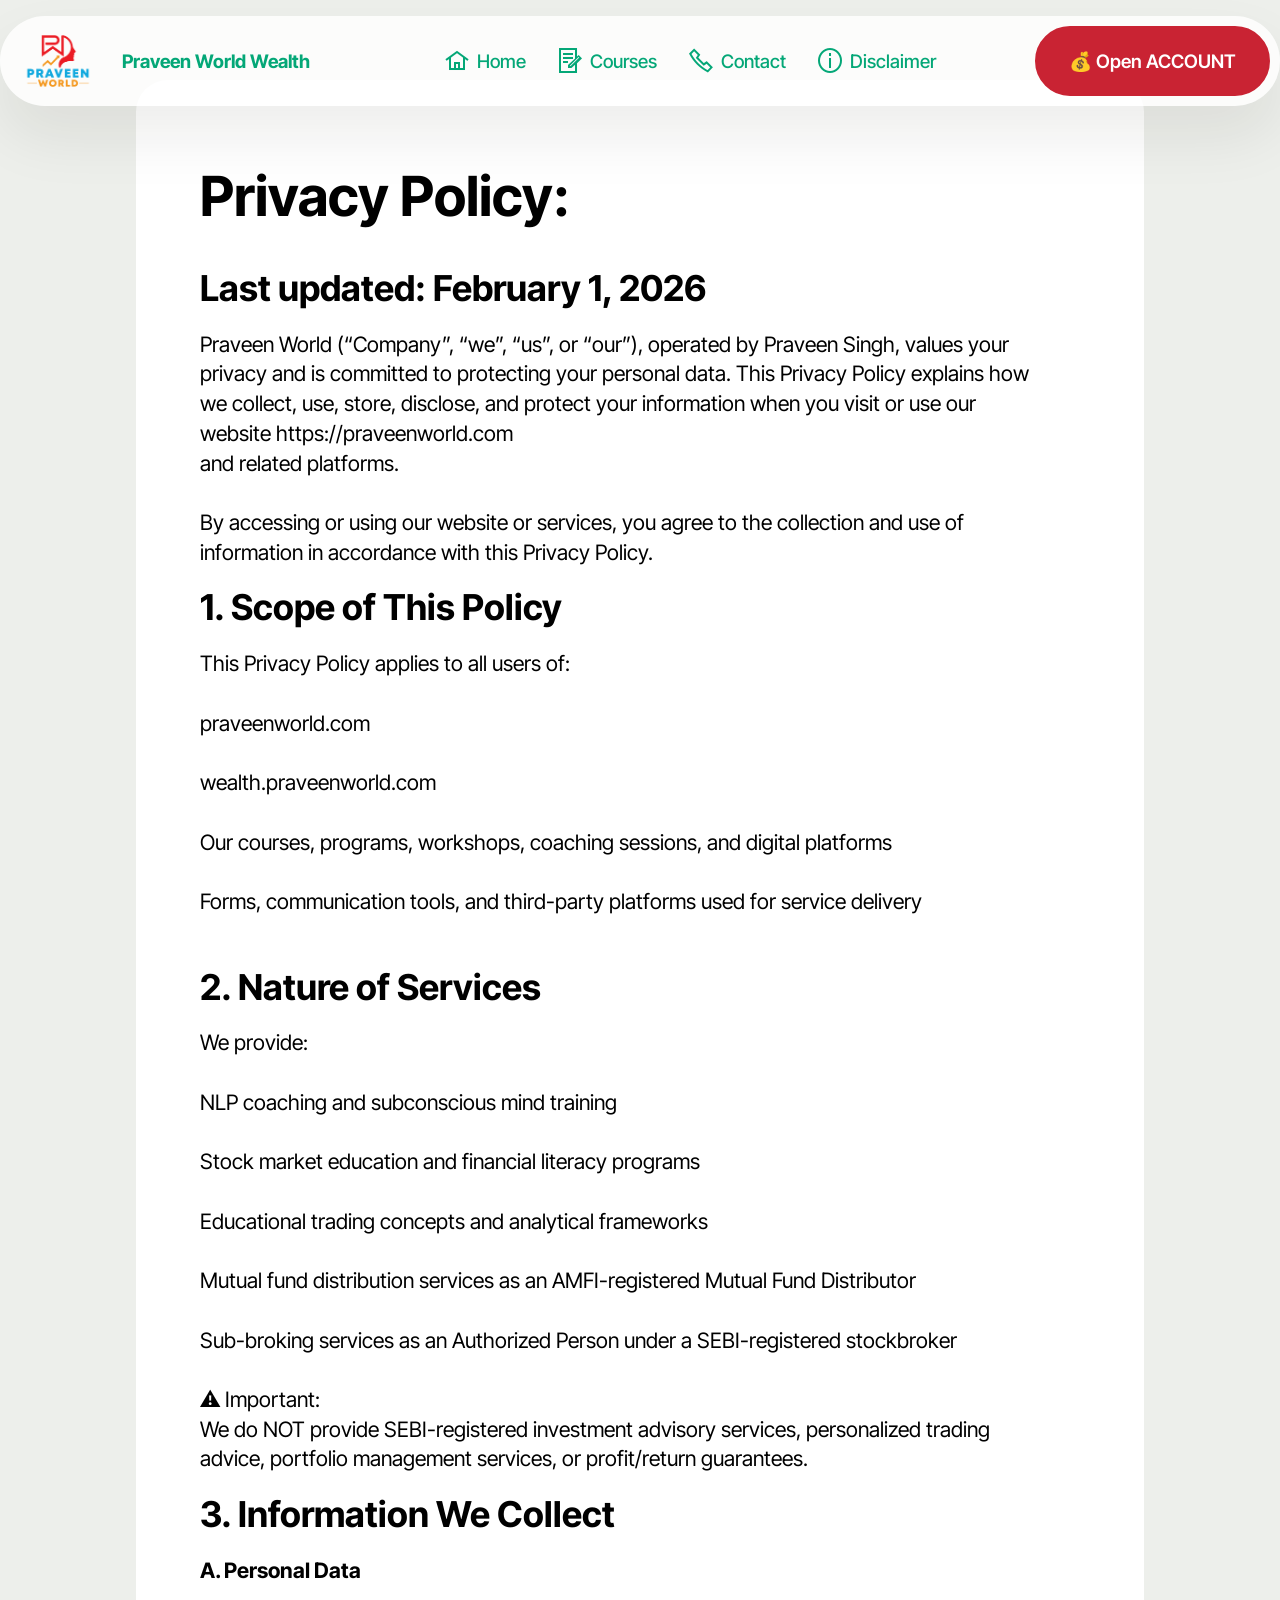
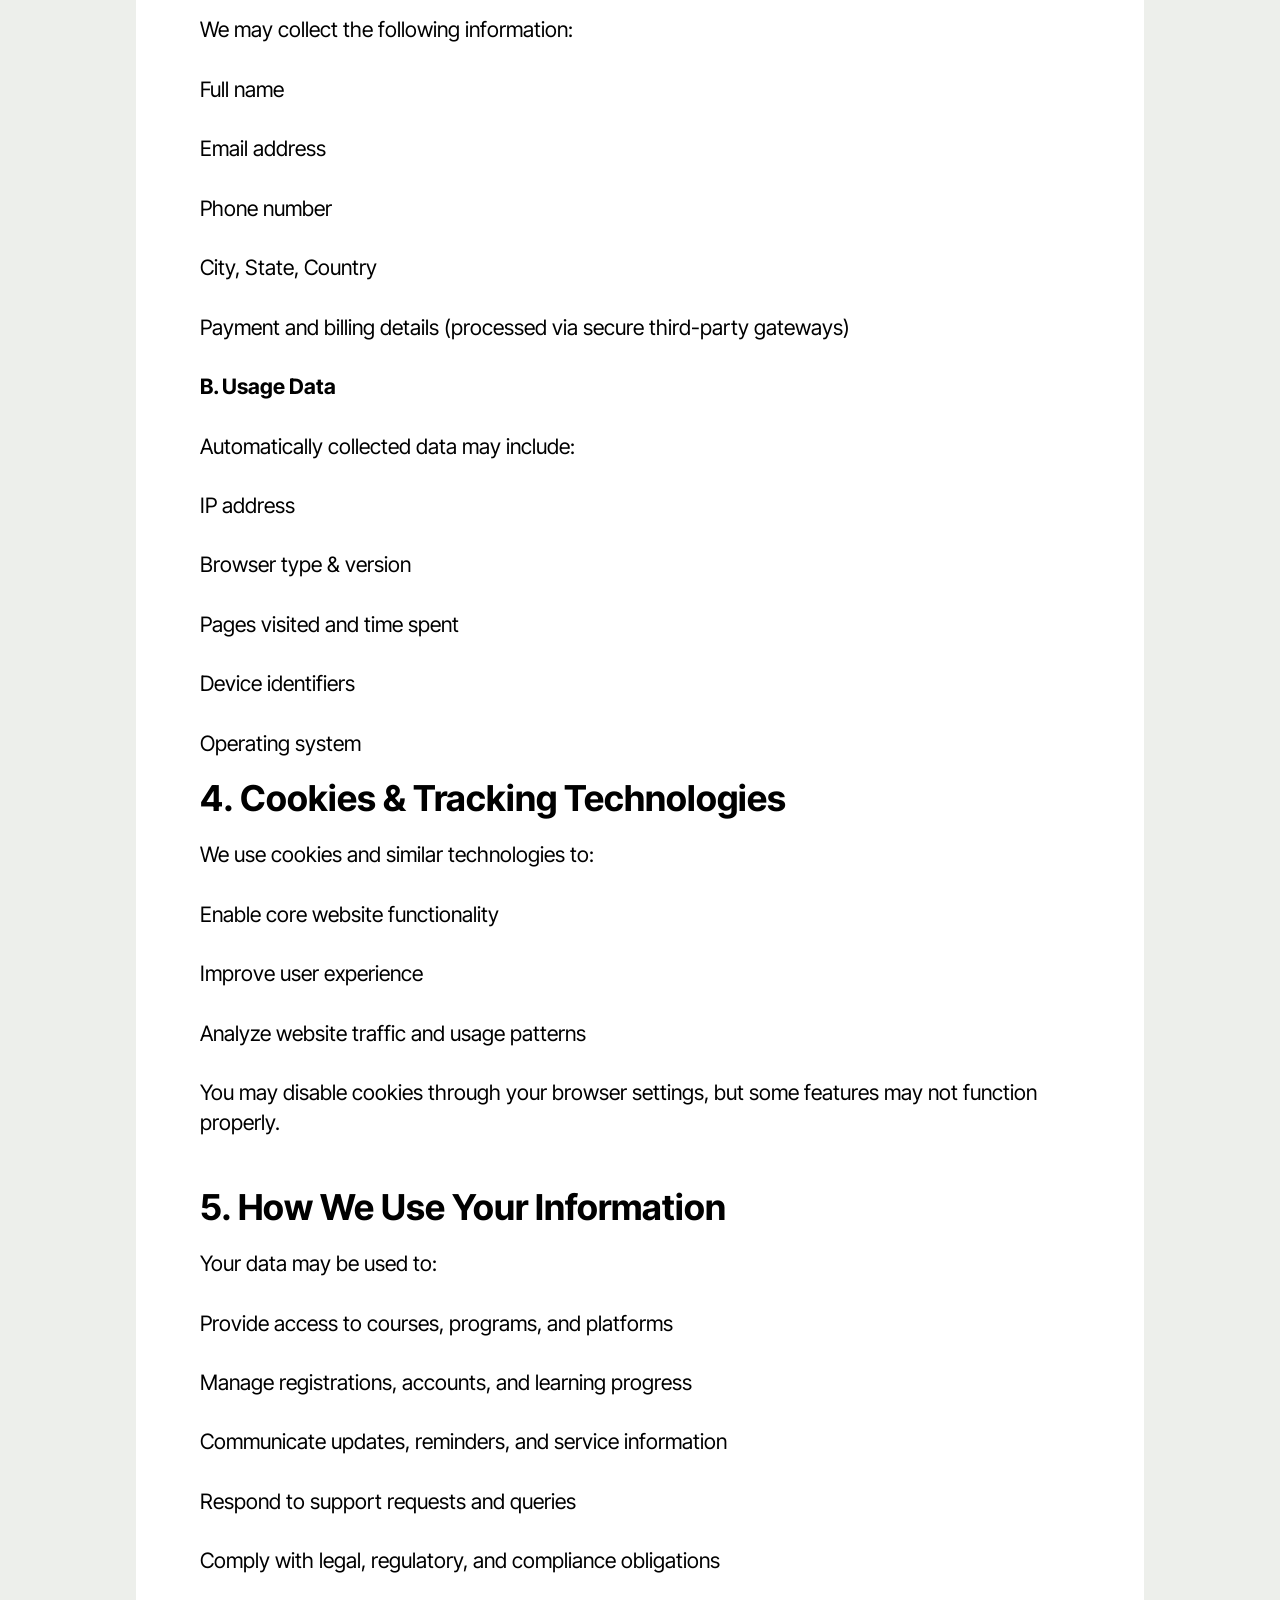
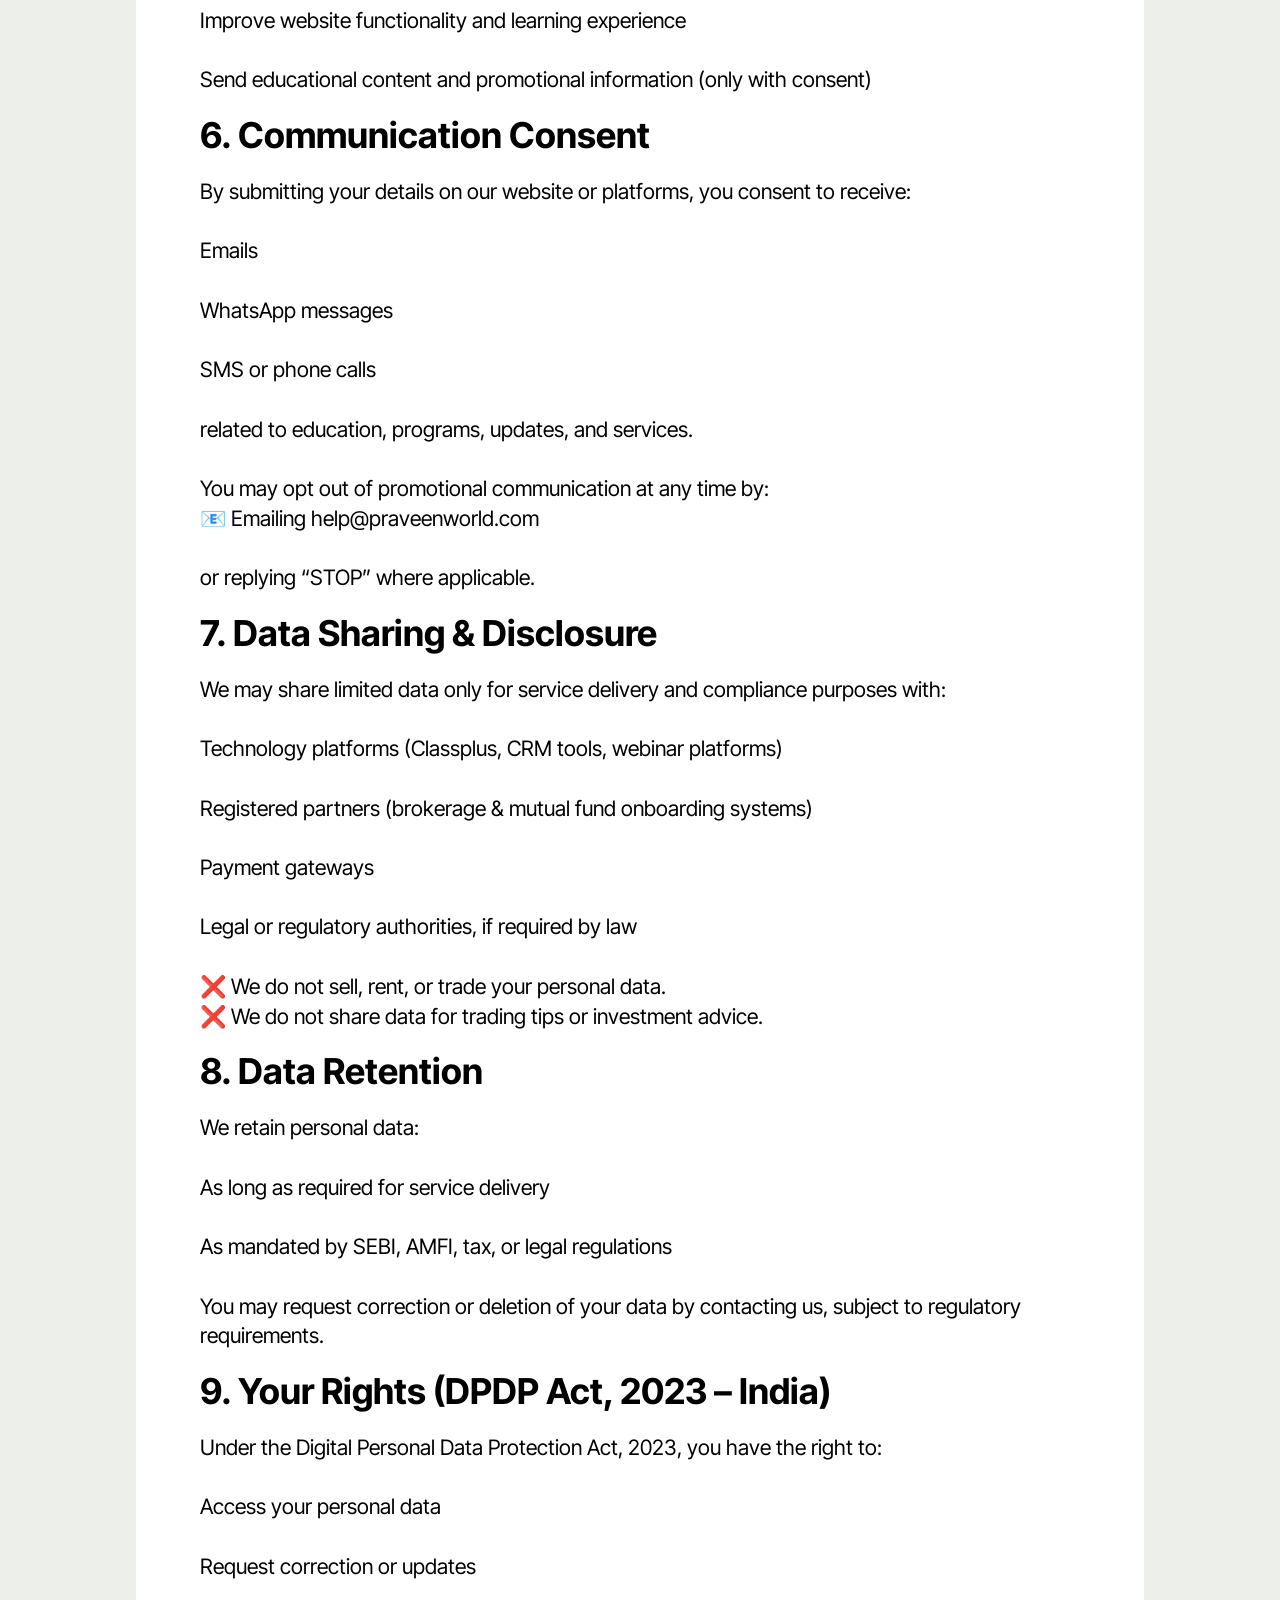
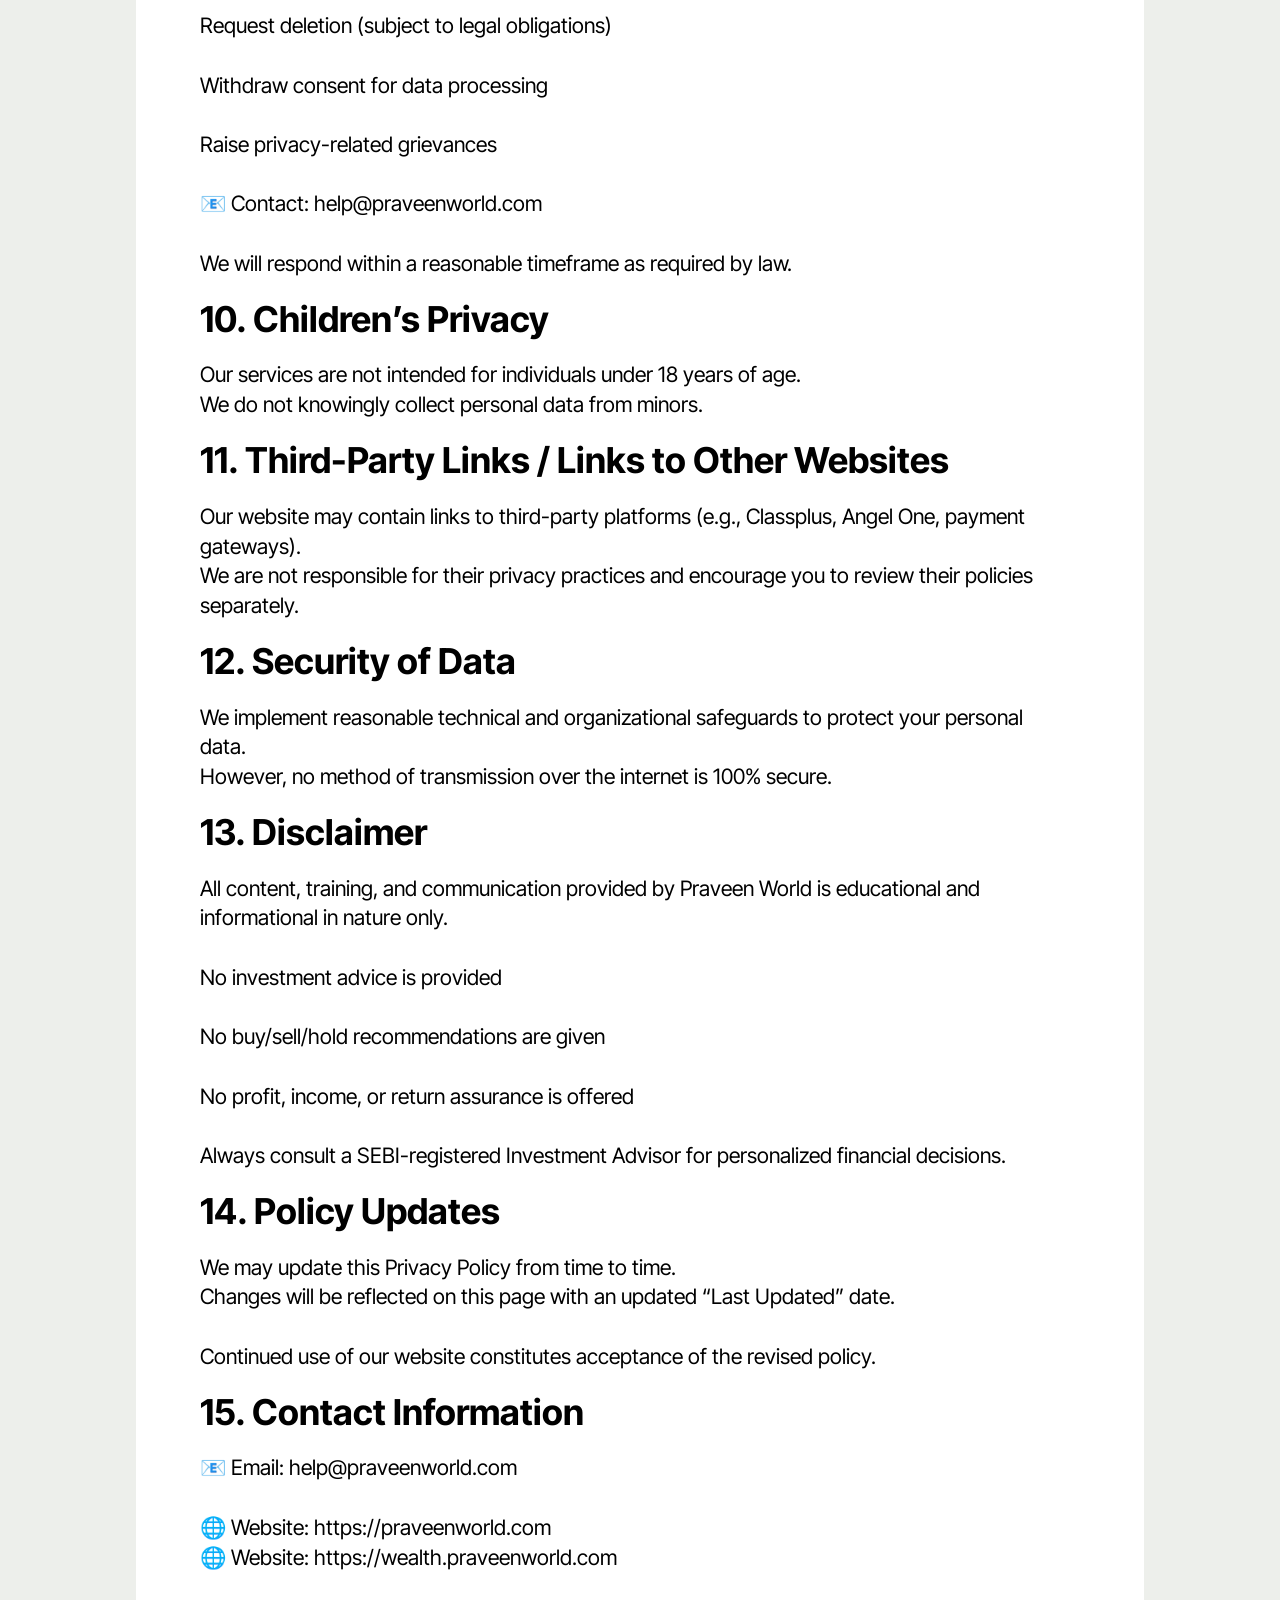
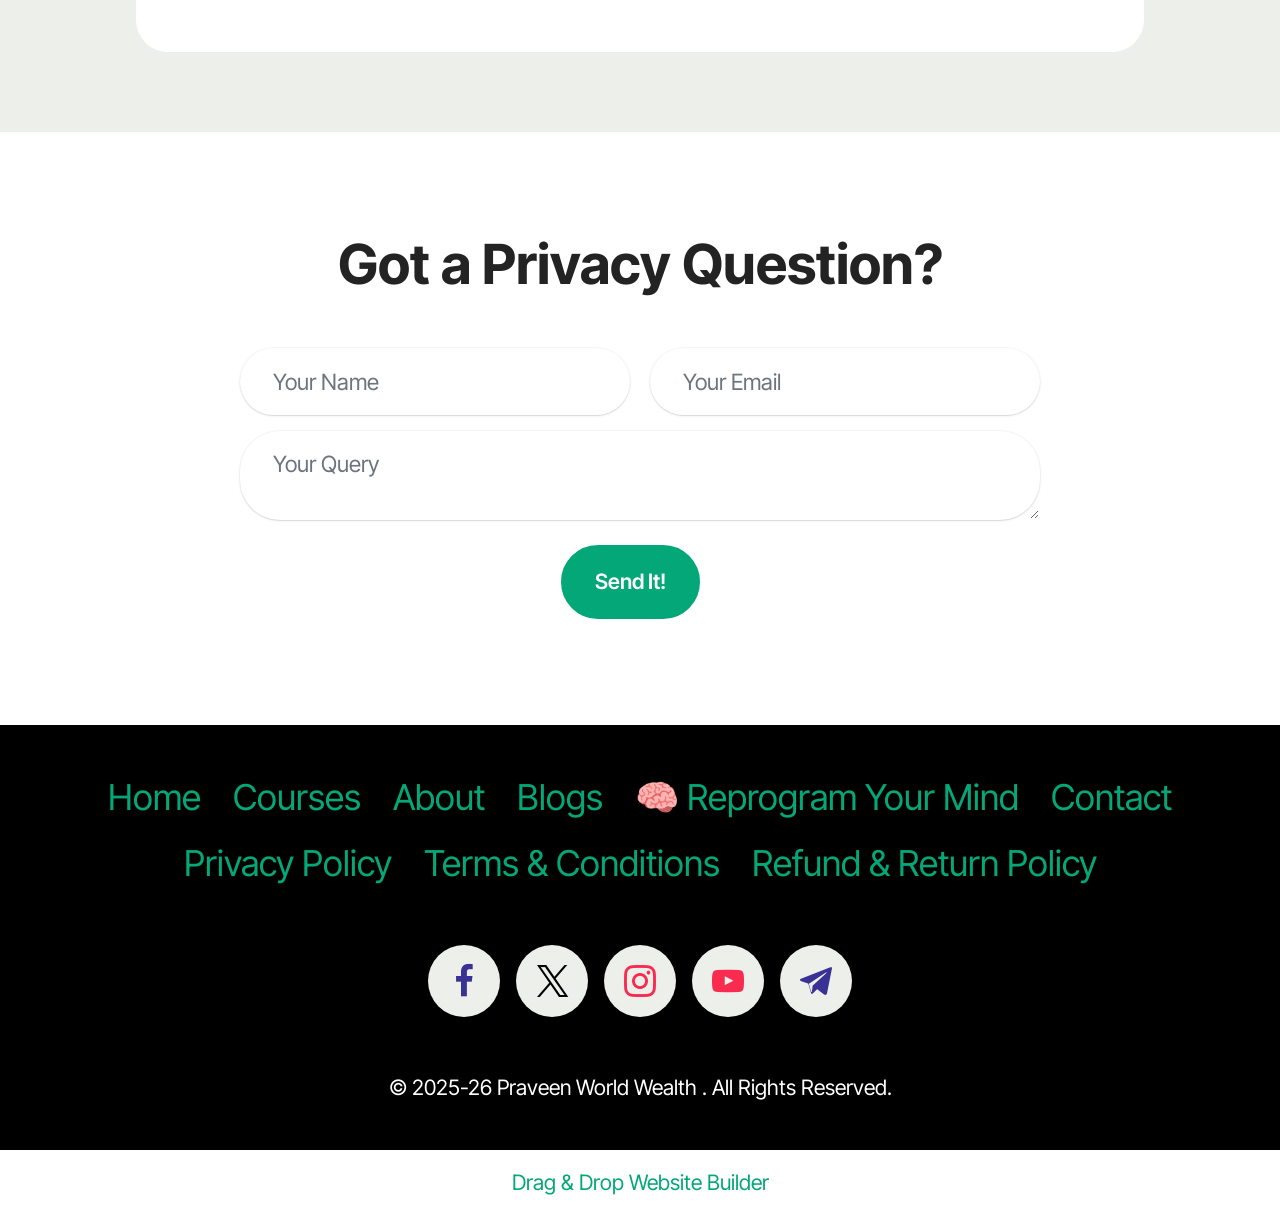
==== Privac & Policy.html @ de2218c1 "gh-pages" ====
<!DOCTYPE html>
<html  >
<head>
  <!-- Site made with Mobirise Website Builder v6.1.12, https://mobirise.com -->
  <meta charset="UTF-8">
  <meta http-equiv="X-UA-Compatible" content="IE=edge">
  <meta name="generator" content="Mobirise v6.1.12, mobirise.com">
  <meta name="viewport" content="width=device-width, initial-scale=1, minimum-scale=1">
  <link rel="shortcut icon" href="assets/images/logo-praveen-world-206x155.png" type="image/x-icon">
  <meta name="description" content="">
  
  
  <title>Privacy & Policy</title>
  <link rel="stylesheet" href="assets/web/assets/mobirise-icons2/mobirise2.css">
  <link rel="stylesheet" href="assets/bootstrap/css/bootstrap.min.css">
  <link rel="stylesheet" href="assets/dropdown/css/style.css">
  <link rel="stylesheet" href="assets/socicon/css/styles.css">
  <link rel="stylesheet" href="assets/theme/css/style.css">
  <link rel="preload" href="https://fonts.googleapis.com/css2?family=Inter+Tight:wght@400;700&display=swap&display=swap" as="style" onload="this.onload=null;this.rel='stylesheet'">
  <noscript><link rel="stylesheet" href="https://fonts.googleapis.com/css2?family=Inter+Tight:wght@400;700&display=swap&display=swap"></noscript>
  <link rel="preload" as="style" href="assets/mobirise/css/mbr-additional.css?v=maS2jh"><link rel="stylesheet" href="assets/mobirise/css/mbr-additional.css?v=maS2jh" type="text/css">

  
  
  
</head>
<body>

<!-- Analytics -->
<!-- Google tag (gtag.js) -->
<script async src="https://www.googletagmanager.com/gtag/js?id=G-S1QK4ZMWV3"></script>
<script>
  window.dataLayer = window.dataLayer || [];
  function gtag(){dataLayer.push(arguments);}
  gtag('js', new Date());

  gtag('config', 'G-S1QK4ZMWV3');
</script>
<!-- /Analytics -->


  
  <section data-bs-version="5.1" class="menu menu2 cid-tZIviG3ta1" once="menu" id="menu02-11">
	

	<nav class="navbar navbar-dropdown navbar-fixed-top navbar-expand-lg">
		<div class="container">
			<div class="navbar-brand">
				<span class="navbar-logo">
					<a href="https://wealth.praveenworld.com">
						<img src="assets/images/logo-praveen-world-206x155.png" alt="trader praveen" style="height: 4.2rem;">
					</a>
				</span>
				<span class="navbar-caption-wrap"><a class="navbar-caption text-primary display-4" href="https://wealth.praveenworld.com">Praveen World Wealth&nbsp;</a></span>
			</div>
			<button class="navbar-toggler" type="button" data-toggle="collapse" data-bs-toggle="collapse" data-target="#navbarSupportedContent" data-bs-target="#navbarSupportedContent" aria-controls="navbarNavAltMarkup" aria-expanded="false" aria-label="Toggle navigation">
				<div class="hamburger">
					<span></span>
					<span></span>
					<span></span>
					<span></span>
				</div>
			</button>
			<div class="collapse navbar-collapse" id="navbarSupportedContent">
				<ul class="navbar-nav nav-dropdown" data-app-modern-menu="true"><li class="nav-item">
						<a class="nav-link link text-primary display-4" href="https://wealth.praveenworld.com"><span class="mobi-mbri mobi-mbri-home mbr-iconfont mbr-iconfont-btn"></span>Home</a>
					</li><li class="nav-item"><a class="nav-link link text-primary display-4" href="index.html#product-list-2-tZIviG8sz6"><span class="mobi-mbri mobi-mbri-contact-form mbr-iconfont mbr-iconfont-btn"></span>Courses</a></li>
					
					<li class="nav-item">
						<a class="nav-link link text-primary display-4" href="index.html#contacts02-0"><span class="mobi-mbri mobi-mbri-phone mbr-iconfont mbr-iconfont-btn"></span>Contact</a>
					</li><li class="nav-item"><a class="nav-link link text-primary display-4" href="index.html#header14-g"><span class="mobi-mbri mobi-mbri-info mbr-iconfont mbr-iconfont-btn"></span>Disclaimer</a></li></ul>
				
				<div class="navbar-buttons mbr-section-btn"><a class="btn btn-danger display-4" href="https://a.aonelink.in/ANGOne/fi1e7FU" target="_blank">💰 Open ACCOUNT</a></div>
			</div>
		</div>
	</nav>
</section>

<section data-bs-version="5.1" class="article07 cid-uSqn9T6Tgr" id="article07-13">
  

  
  
  <div class="container">
    <div class="row justify-content-center">
      <div class="card col-md-12 col-lg-10">
        <div class="card-wrapper">
          <h3 class="card-title mbr-fonts-style mbr-white mt-3 mb-4 display-2"><strong>Privacy Policy</strong><strong style="font-size: calc(2.05rem + 1.95 * ((100vw - 62rem) / 25));">:</strong></h3>
          <div class="row card-box align-left">
            <div class="item features-without-image col-12">
              <div class="item-wrapper">
                <h4 class="mbr-section-subtitle mbr-fonts-style mb-3 display-5"><strong>Last updated: February 1, 2026</strong></h4>
                <p class="mbr-text mbr-fonts-style display-7">Praveen World (“Company”, “we”, “us”, or “our”), operated by Praveen Singh, values your privacy and is committed to protecting your personal data. This Privacy Policy explains how we collect, use, store, disclose, and protect your information when you visit or use our website https://praveenworld.com<br> and related platforms.<br><br>By accessing or using our website or services, you agree to the collection and use of information in accordance with this Privacy Policy.</p>
              </div>
            </div>
            <div class="item features-without-image col-12">
              <div class="item-wrapper">
                <h4 class="mbr-section-subtitle mbr-fonts-style mb-3 display-5"><strong>1. Scope of This Policy</strong></h4>
                <p class="mbr-text mbr-fonts-style display-7">This Privacy Policy applies to all users of:<br><br>praveenworld.com<br><br>wealth.praveenworld.com<br><br>Our courses, programs, workshops, coaching sessions, and digital platforms<br><br>Forms, communication tools, and third-party platforms used for service delivery<br>
<br></p>
              </div>
            </div>
            <div class="item features-without-image col-12">
              <div class="item-wrapper">
                <h4 class="mbr-section-subtitle mbr-fonts-style mb-3 display-5"><strong>2. Nature of Services</strong></h4>
                <p class="mbr-text mbr-fonts-style display-7">We provide:<br><br>NLP coaching and subconscious mind training<br><br>Stock market education and financial literacy programs<br><br>Educational trading concepts and analytical frameworks<br><br>Mutual fund distribution services as an AMFI-registered Mutual Fund Distributor<br><br>Sub-broking services as an Authorized Person under a SEBI-registered stockbroker<br><br>⚠️ Important:<br>We do NOT provide SEBI-registered investment advisory services, personalized trading advice, portfolio management services, or profit/return guarantees.</p>
              </div>
            </div>
            <div class="item features-without-image col-12">
              <div class="item-wrapper">
                <h4 class="mbr-section-subtitle mbr-fonts-style mb-3 display-5"><strong>3. Information We Collect</strong></h4>
                <p class="mbr-text mbr-fonts-style display-7"><strong>A. Personal Data</strong><br><br>We may collect the following information:<br><br>Full name<br><br>Email address<br><br>Phone number<br><br>City, State, Country<br><br>Payment and billing details (processed via secure third-party gateways)<br><br><strong>B. Usage Data</strong><br><br>Automatically collected data may include:<br><br>IP address<br><br>Browser type &amp; version<br><br>Pages visited and time spent<br><br>Device identifiers<br><br>Operating system<br></p>
              </div>
            </div><div class="item features-without-image col-12">
              <div class="item-wrapper">
                <h4 class="mbr-section-subtitle mbr-fonts-style mb-3 display-5"><strong>4. Cookies &amp; Tracking Technologies</strong></h4>
                <p class="mbr-text mbr-fonts-style display-7">We use cookies and similar technologies to:<br><br>Enable core website functionality<br><br>Improve user experience<br><br>Analyze website traffic and usage patterns<br><br>You may disable cookies through your browser settings, but some features may not function properly.<br><br></p>
              </div>
            </div><div class="item features-without-image col-12">
              <div class="item-wrapper">
                <h4 class="mbr-section-subtitle mbr-fonts-style mb-3 display-5"><strong>5. How We Use Your Information</strong></h4>
                <p class="mbr-text mbr-fonts-style display-7">Your data may be used to:<br><br>Provide access to courses, programs, and platforms<br><br>Manage registrations, accounts, and learning progress<br><br>Communicate updates, reminders, and service information<br><br>Respond to support requests and queries<br><br>Comply with legal, regulatory, and compliance obligations<br><br>Improve website functionality and learning experience<br><br>Send educational content and promotional information (only with consent)<br></p>
              </div>
            </div><div class="item features-without-image col-12">
              <div class="item-wrapper">
                <h4 class="mbr-section-subtitle mbr-fonts-style mb-3 display-5"><strong>6. Communication Consent</strong></h4>
                <p class="mbr-text mbr-fonts-style display-7">By submitting your details on our website or platforms, you consent to receive:<br><br>Emails<br><br>WhatsApp messages<br><br>SMS or phone calls<br><br>related to education, programs, updates, and services.<br><br>You may opt out of promotional communication at any time by:<br>📧 Emailing help@praveenworld.com<br><br>or replying “STOP” where applicable.</p>
              </div>
            </div><div class="item features-without-image col-12">
              <div class="item-wrapper">
                <h4 class="mbr-section-subtitle mbr-fonts-style mb-3 display-5"><strong>7. Data Sharing &amp; Disclosure</strong></h4>
                <p class="mbr-text mbr-fonts-style display-7">We may share limited data only for service delivery and compliance purposes with:<br><br>Technology platforms (Classplus, CRM tools, webinar platforms)<br><br>Registered partners (brokerage &amp; mutual fund onboarding systems)<br><br>Payment gateways<br><br>Legal or regulatory authorities, if required by law<br><br>❌ We do not sell, rent, or trade your personal data.<br>❌ We do not share data for trading tips or investment advice.</p>
              </div>
            </div><div class="item features-without-image col-12">
              <div class="item-wrapper">
                <h4 class="mbr-section-subtitle mbr-fonts-style mb-3 display-5"><strong>8. Data Retention</strong></h4>
                <p class="mbr-text mbr-fonts-style display-7">We retain personal data:<br><br>As long as required for service delivery<br><br>As mandated by SEBI, AMFI, tax, or legal regulations<br><br>You may request correction or deletion of your data by contacting us, subject to regulatory requirements.</p>
              </div>
            </div><div class="item features-without-image col-12">
              <div class="item-wrapper">
                <h4 class="mbr-section-subtitle mbr-fonts-style mb-3 display-5"><strong>9. Your Rights (DPDP Act, 2023 – India)</strong></h4>
                <p class="mbr-text mbr-fonts-style display-7">Under the Digital Personal Data Protection Act, 2023, you have the right to:<br><br>Access your personal data<br><br>Request correction or updates<br><br>Request deletion (subject to legal obligations)<br><br>Withdraw consent for data processing<br><br>Raise privacy-related grievances<br><br>📧 Contact: help@praveenworld.com<br><br>We will respond within a reasonable timeframe as required by law.</p>
              </div>
            </div><div class="item features-without-image col-12">
              <div class="item-wrapper">
                <h4 class="mbr-section-subtitle mbr-fonts-style mb-3 display-5"><strong>10. Children’s Privacy</strong></h4>
                <p class="mbr-text mbr-fonts-style display-7">Our services are not intended for individuals under 18 years of age.<br>We do not knowingly collect personal data from minors.</p>
              </div>
            </div><div class="item features-without-image col-12">
              <div class="item-wrapper">
                <h4 class="mbr-section-subtitle mbr-fonts-style mb-3 display-5"><strong>11. Third-Party Links / Links to Other Websites</strong></h4>
                <p class="mbr-text mbr-fonts-style display-7">Our website may contain links to third-party platforms (e.g., Classplus, Angel One, payment gateways).<br>We are not responsible for their privacy practices and encourage you to review their policies separately.</p>
              </div>
            </div><div class="item features-without-image col-12">
              <div class="item-wrapper">
                <h4 class="mbr-section-subtitle mbr-fonts-style mb-3 display-5"><strong>12. Security of Data</strong></h4>
                <p class="mbr-text mbr-fonts-style display-7">We implement reasonable technical and organizational safeguards to protect your personal data.<br>However, no method of transmission over the internet is 100% secure.</p>
              </div>
            </div><div class="item features-without-image col-12">
              <div class="item-wrapper">
                <h4 class="mbr-section-subtitle mbr-fonts-style mb-3 display-5"><strong>13. Disclaimer</strong></h4>
                <p class="mbr-text mbr-fonts-style display-7">All content, training, and communication provided by Praveen World is educational and informational in nature only.<br><br>No investment advice is provided<br><br>No buy/sell/hold recommendations are given<br><br>No profit, income, or return assurance is offered<br><br>Always consult a SEBI-registered Investment Advisor for personalized financial decisions.</p>
              </div>
            </div><div class="item features-without-image col-12">
              <div class="item-wrapper">
                <h4 class="mbr-section-subtitle mbr-fonts-style mb-3 display-5"><strong>14. Policy Updates</strong></h4>
                <p class="mbr-text mbr-fonts-style display-7">We may update this Privacy Policy from time to time.<br>Changes will be reflected on this page with an updated “Last Updated” date.<br><br>Continued use of our website constitutes acceptance of the revised policy.<br>
                </p>
              </div>
            </div><div class="item features-without-image col-12">
              <div class="item-wrapper">
                <h4 class="mbr-section-subtitle mbr-fonts-style mb-3 display-5"><strong>15. Contact Information</strong></h4>
                <p class="mbr-text mbr-fonts-style display-7">📧 Email: help@praveenworld.com<br><br>🌐 Website: https://praveenworld.com<br>🌐 Website: https://wealth.praveenworld.com<br>
                </p>
              </div>
            </div>
          </div>
          
        </div>
      </div>
    </div>
  </div>
</section>

<section data-bs-version="5.1" class="form5 cid-uSqnqF6Uul" id="form02-14">
    
    
    <div class="container">
        <div class="row justify-content-center">
            <div class="col-12 content-head">
                <div class="mbr-section-head mb-5">
                    <h3 class="mbr-section-title mbr-fonts-style align-center mb-0 display-2">
                        <strong>Got a Privacy Question?</strong>
                    </h3>
                    
                </div>
            </div>
        </div>
        <div class="row justify-content-center">
            <div class="col-lg-8 mx-auto mbr-form" data-form-type="formoid">
                <form action="https://mobirise.eu/" method="POST" class="mbr-form form-with-styler" data-form-title="Form Name"><input type="hidden" name="email" data-form-email="true" value="S8LI1vT4xmPul3ZcHxdrrs5k6DNiVLHUt3ZeaVpoP/ysF2NAPP3/TkiTzbYiQuKB+NJzXMuMHASCKGO0oiDcG9+IGkqolJaj/ik2sgFP+FU3hRFBxiKBywGOeuv7H+YE">
                    <div class="row">
                        <div hidden="hidden" data-form-alert="" class="alert alert-success col-12">Thanks for filling out the form!</div>
                        <div hidden="hidden" data-form-alert-danger="" class="alert alert-danger col-12">
                            Oops...! some problem!
                        </div>
                    </div>
                    <div class="dragArea row">
                        <div class="col-md col-sm-12 form-group mb-3" data-for="name">
                            <input type="text" name="name" placeholder="Your Name" data-form-field="name" class="form-control" value="" id="name-form02-14">
                        </div>
                        <div class="col-md col-sm-12 form-group mb-3" data-for="email">
                            <input type="email" name="email" placeholder="Your Email" data-form-field="email" class="form-control" value="" id="email-form02-14">
                        </div>
                        <div class="col-12 form-group mb-3" data-for="textarea">
                            <textarea name="textarea" placeholder="Your Query" data-form-field="textarea" class="form-control" id="textarea-form02-14"></textarea>
                        </div>
                        <div class="col-lg-12 col-md-12 col-sm-12 align-center mbr-section-btn">
                            <button type="submit" class="btn btn-primary display-7">Send It!</button>
                        </div>
                    </div>
                </form>
            </div>
        </div>
    </div>
</section>

<section data-bs-version="5.1" class="footer3 cid-uSqsDiAqlb" once="footers" id="footer03-1b">

        

    

    <div class="container">
        <div class="row">
            <div class="row-links">
                <ul class="header-menu">
                  
                  
                  
                  
                <li class="header-menu-item mbr-fonts-style display-5">
                    <a href="index.html" class="text-primary">Home</a>
                  </li><li class="header-menu-item mbr-fonts-style display-5"><a href="index.html#product-list-2-tZIviG8sz6" class="text-primary">Courses</a></li><li class="header-menu-item mbr-fonts-style display-5"><a href="https://praveenworld.com/about.html" class="text-primary" target="_blank">About</a></li><li class="header-menu-item mbr-fonts-style display-5"><a href="https://blogmoney.praveenworld.com/" class="text-primary" target="_blank">Blogs</a></li><li class="header-menu-item mbr-fonts-style display-5"><a href="https://praveenworld.com/" class="text-primary" target="_blank">🧠 Reprogram Your Mind</a></li><li class="header-menu-item mbr-fonts-style display-5">
                    <a href="index.html#contacts02-0" class="text-primary">Contact</a>
                  </li><li class="header-menu-item mbr-fonts-style display-5"><a href="Privac & Policy.html" class="text-primary" target="_blank">Privacy Policy</a></li><li class="header-menu-item mbr-fonts-style display-5"><a href="Terms & Conditions.html" class="text-primary" target="_blank">Terms &amp; Conditions</a></li><li class="header-menu-item mbr-fonts-style display-5"><a href="Refund & Return Policy.html" class="text-primary" target="_blank">Refund &amp; Return Policy</a></li></ul>
              </div>

            <div class="col-12 mt-4">
                <div class="social-row">
                    <div class="soc-item">
                        <a href="https://www.facebook.com/PraveenWorldWealth" target="_blank">
                            <span class="mbr-iconfont display-7 socicon-facebook socicon" style="color: rgb(57, 49, 147); fill: rgb(57, 49, 147);"></span>
                        </a>
                    </div>
                    <div class="soc-item">
                        <a href="https://x.com/copraveenworld" target="_blank">
                            <span class="mbr-iconfont socicon-twitter socicon"></span>
                        </a>
                    </div>
                    <div class="soc-item">
                        <a href="https://www.instagram.com/PraveenWorldWealth" target="_blank">
                            <span class="mbr-iconfont socicon-instagram socicon" style="color: rgb(249, 44, 80); fill: rgb(249, 44, 80);"></span>
                        </a>
                    </div>
                    <div class="soc-item">
                        <a href="https://www.youtube.com/@PraveenWorldWealth?sub_confirmation=1" target="_blank">
                            <span class="mbr-iconfont socicon-youtube socicon" style="color: rgb(249, 44, 80); fill: rgb(249, 44, 80);"></span>
                        </a>
                    </div>
                    <div class="soc-item">
                        <a href="https://t.me/PraveenWorldWealth" target="_blank">
                            <span class="mbr-iconfont socicon-telegram socicon" style="color: rgb(57, 49, 147); fill: rgb(57, 49, 147);"></span>
                        </a>
                    </div>
                </div>
            </div>
            <div class="col-12 mt-5">
                <p class="mbr-fonts-style copyright display-7">© 2025-26 Praveen World Wealth . All Rights Reserved.</p>
            </div>
        </div>
    </div>
</section><section class="display-7" style="padding: 0;align-items: center;justify-content: center;flex-wrap: wrap;    align-content: center;display: flex;position: relative;height: 4rem;"><a href="https://mobiri.se/" style="flex: 1 1;height: 4rem;position: absolute;width: 100%;z-index: 1;"><img alt="" style="height: 4rem;" src="[data-uri]"></a><p style="margin: 0;text-align: center;" class="display-7">&#8204;</p><a style="z-index:1" href="https://mobirise.com/drag-drop-website-builder.html">Drag & Drop Website Builder</a></section><script src="assets/bootstrap/js/bootstrap.bundle.min.js"></script>  <script src="assets/smoothscroll/smooth-scroll.js"></script>  <script src="assets/ytplayer/index.js"></script>  <script src="assets/dropdown/js/navbar-dropdown.js"></script>  <script src="assets/theme/js/script.js"></script>  <script src="assets/formoid/formoid.min.js"></script>  
  
  
</body>
</html>
---- assets/web/assets/mobirise-icons2/mobirise2.css ----
@font-face {
  font-family: 'Moririse2';
  font-display: swap;
  src:  url('mobirise2.eot?f2bix4');
  src:  url('mobirise2.eot?f2bix4#iefix') format('embedded-opentype'),
    url('mobirise2.woff2?f2bix4') format('woff2'),
    url('mobirise2.woff?f2bix4') format('woff'),
    url('mobirise2.ttf?f2bix4') format('truetype'),
    url('mobirise2.svg?f2bix4#mobirise2') format('svg');
  font-weight: normal;
  font-style: normal;
}

[class^="mobi-"], [class*=" mobi-"] {
  /* use !important to prevent issues with browser extensions that change fonts */
  font-family: 'Moririse2' !important;
  speak: none;
  font-style: normal;
  font-weight: normal;
  font-variant: normal;
  text-transform: none;
  line-height: 1;

  /* Better Font Rendering =========== */
  -webkit-font-smoothing: antialiased;
  -moz-osx-font-smoothing: grayscale;
}

.mobi-mbri-add-submenu:before {
  content: "\e900";
}
.mobi-mbri-alert:before {
  content: "\e901";
}
.mobi-mbri-align-center:before {
  content: "\e902";
}
.mobi-mbri-align-justify:before {
  content: "\e903";
}
.mobi-mbri-align-left:before {
  content: "\e904";
}
.mobi-mbri-align-right:before {
  content: "\e905";
}
.mobi-mbri-android:before {
  content: "\e906";
}
.mobi-mbri-apple:before {
  content: "\e907";
}
.mobi-mbri-arrow-down:before {
  content: "\e908";
}
.mobi-mbri-arrow-next:before {
  content: "\e909";
}
.mobi-mbri-arrow-prev:before {
  content: "\e90a";
}
.mobi-mbri-arrow-up:before {
  content: "\e90b";
}
.mobi-mbri-bold:before {
  content: "\e90c";
}
.mobi-mbri-bookmark:before {
  content: "\e90d";
}
.mobi-mbri-bootstrap:before {
  content: "\e90e";
}
.mobi-mbri-briefcase:before {
  content: "\e90f";
}
.mobi-mbri-browse:before {
  content: "\e910";
}
.mobi-mbri-bulleted-list:before {
  content: "\e911";
}
.mobi-mbri-calendar:before {
  content: "\e912";
}
.mobi-mbri-camera:before {
  content: "\e913";
}
.mobi-mbri-cart-add:before {
  content: "\e914";
}
.mobi-mbri-cart-full:before {
  content: "\e915";
}
.mobi-mbri-cash:before {
  content: "\e916";
}
.mobi-mbri-change-style:before {
  content: "\e917";
}
.mobi-mbri-chat:before {
  content: "\e918";
}
.mobi-mbri-clock:before {
  content: "\e919";
}
.mobi-mbri-close:before {
  content: "\e91a";
}
.mobi-mbri-cloud:before {
  content: "\e91b";
}
.mobi-mbri-code:before {
  content: "\e91c";
}
.mobi-mbri-contact-form:before {
  content: "\e91d";
}
.mobi-mbri-credit-card:before {
  content: "\e91e";
}
.mobi-mbri-cursor-click:before {
  content: "\e91f";
}
.mobi-mbri-cust-feedback:before {
  content: "\e920";
}
.mobi-mbri-database:before {
  content: "\e921";
}
.mobi-mbri-delivery:before {
  content: "\e922";
}
.mobi-mbri-desktop:before {
  content: "\e923";
}
.mobi-mbri-devices:before {
  content: "\e924";
}
.mobi-mbri-down:before {
  content: "\e925";
}
.mobi-mbri-download-2:before {
  content: "\e926";
}
.mobi-mbri-download:before {
  content: "\e927";
}
.mobi-mbri-drag-n-drop-2:before {
  content: "\e928";
}
.mobi-mbri-drag-n-drop:before {
  content: "\e929";
}
.mobi-mbri-edit-2:before {
  content: "\e92a";
}
.mobi-mbri-edit:before {
  content: "\e92b";
}
.mobi-mbri-error:before {
  content: "\e92c";
}
.mobi-mbri-extension:before {
  content: "\e92d";
}
.mobi-mbri-features:before {
  content: "\e92e";
}
.mobi-mbri-file:before {
  content: "\e92f";
}
.mobi-mbri-flag:before {
  content: "\e930";
}
.mobi-mbri-folder:before {
  content: "\e931";
}
.mobi-mbri-gift:before {
  content: "\e932";
}
.mobi-mbri-github:before {
  content: "\e933";
}
.mobi-mbri-globe-2:before {
  content: "\e934";
}
.mobi-mbri-globe:before {
  content: "\e935";
}
.mobi-mbri-growing-chart:before {
  content: "\e936";
}
.mobi-mbri-hearth:before {
  content: "\e937";
}
.mobi-mbri-help:before {
  content: "\e938";
}
.mobi-mbri-home:before {
  content: "\e939";
}
.mobi-mbri-hot-cup:before {
  content: "\e93a";
}
.mobi-mbri-idea:before {
  content: "\e93b";
}
.mobi-mbri-image-gallery:before {
  content: "\e93c";
}
.mobi-mbri-image-slider:before {
  content: "\e93d";
}
.mobi-mbri-info:before {
  content: "\e93e";
}
.mobi-mbri-italic:before {
  content: "\e93f";
}
.mobi-mbri-key:before {
  content: "\e940";
}
.mobi-mbri-laptop:before {
  content: "\e941";
}
.mobi-mbri-layers:before {
  content: "\e942";
}
.mobi-mbri-left-right:before {
  content: "\e943";
}
.mobi-mbri-left:before {
  content: "\e944";
}
.mobi-mbri-letter:before {
  content: "\e945";
}
.mobi-mbri-like:before {
  content: "\e946";
}
.mobi-mbri-link:before {
  content: "\e947";
}
.mobi-mbri-lock:before {
  content: "\e948";
}
.mobi-mbri-login:before {
  content: "\e949";
}
.mobi-mbri-logout:before {
  content: "\e94a";
}
.mobi-mbri-magic-stick:before {
  content: "\e94b";
}
.mobi-mbri-map-pin:before {
  content: "\e94c";
}
.mobi-mbri-menu:before {
  content: "\e94d";
}
.mobi-mbri-mobile-2:before {
  content: "\e94e";
}
.mobi-mbri-mobile-horizontal:before {
  content: "\e94f";
}
.mobi-mbri-mobile:before {
  content: "\e950";
}
.mobi-mbri-mobirise:before {
  content: "\e951";
}
.mobi-mbri-more-horizontal:before {
  content: "\e952";
}
.mobi-mbri-more-vertical:before {
  content: "\e953";
}
.mobi-mbri-music:before {
  content: "\e954";
}
.mobi-mbri-new-file:before {
  content: "\e955";
}
.mobi-mbri-numbered-list:before {
  content: "\e956";
}
.mobi-mbri-opened-folder:before {
  content: "\e957";
}
.mobi-mbri-pages:before {
  content: "\e958";
}
.mobi-mbri-paper-plane:before {
  content: "\e959";
}
.mobi-mbri-paperclip:before {
  content: "\e95a";
}
.mobi-mbri-phone:before {
  content: "\e95b";
}
.mobi-mbri-photo:before {
  content: "\e95c";
}
.mobi-mbri-photos:before {
  content: "\e95d";
}
.mobi-mbri-pin:before {
  content: "\e95e";
}
.mobi-mbri-play:before {
  content: "\e95f";
}
.mobi-mbri-plus:before {
  content: "\e960";
}
.mobi-mbri-preview:before {
  content: "\e961";
}
.mobi-mbri-print:before {
  content: "\e962";
}
.mobi-mbri-protect:before {
  content: "\e963";
}
.mobi-mbri-question:before {
  content: "\e964";
}
.mobi-mbri-quote-left:before {
  content: "\e965";
}
.mobi-mbri-quote-right:before {
  content: "\e966";
}
.mobi-mbri-redo:before {
  content: "\e967";
}
.mobi-mbri-refresh:before {
  content: "\e968";
}
.mobi-mbri-responsive-2:before {
  content: "\e969";
}
.mobi-mbri-responsive:before {
  content: "\e96a";
}
.mobi-mbri-right:before {
  content: "\e96b";
}
.mobi-mbri-rocket:before {
  content: "\e96c";
}
.mobi-mbri-sad-face:before {
  content: "\e96d";
}
.mobi-mbri-sale:before {
  content: "\e96e";
}
.mobi-mbri-save:before {
  content: "\e96f";
}
.mobi-mbri-search:before {
  content: "\e970";
}
.mobi-mbri-setting-2:before {
  content: "\e971";
}
.mobi-mbri-setting-3:before {
  content: "\e972";
}
.mobi-mbri-setting:before {
  content: "\e973";
}
.mobi-mbri-share:before {
  content: "\e974";
}
.mobi-mbri-shopping-bag:before {
  content: "\e975";
}
.mobi-mbri-shopping-basket:before {
  content: "\e976";
}
.mobi-mbri-shopping-cart:before {
  content: "\e977";
}
.mobi-mbri-sites:before {
  content: "\e978";
}
.mobi-mbri-smile-face:before {
  content: "\e979";
}
.mobi-mbri-speed:before {
  content: "\e97a";
}
.mobi-mbri-star:before {
  content: "\e97b";
}
.mobi-mbri-success:before {
  content: "\e97c";
}
.mobi-mbri-sun:before {
  content: "\e97d";
}
.mobi-mbri-sun2:before {
  content: "\e97e";
}
.mobi-mbri-tablet-vertical:before {
  content: "\e97f";
}
.mobi-mbri-tablet:before {
  content: "\e980";
}
.mobi-mbri-target:before {
  content: "\e981";
}
.mobi-mbri-timer:before {
  content: "\e982";
}
.mobi-mbri-to-ftp:before {
  content: "\e983";
}
.mobi-mbri-to-local-drive:before {
  content: "\e984";
}
.mobi-mbri-touch-swipe:before {
  content: "\e985";
}
.mobi-mbri-touch:before {
  content: "\e986";
}
.mobi-mbri-trash:before {
  content: "\e987";
}
.mobi-mbri-underline:before {
  content: "\e988";
}
.mobi-mbri-undo:before {
  content: "\e989";
}
.mobi-mbri-unlink:before {
  content: "\e98a";
}
.mobi-mbri-unlock:before {
  content: "\e98b";
}
.mobi-mbri-up-down:before {
  content: "\e98c";
}
.mobi-mbri-up:before {
  content: "\e98d";
}
.mobi-mbri-update:before {
  content: "\e98e";
}
.mobi-mbri-upload-2:before {
  content: "\e98f";
}
.mobi-mbri-upload:before {
  content: "\e990";
}
.mobi-mbri-user-2:before {
  content: "\e991";
}
.mobi-mbri-user:before {
  content: "\e992";
}
.mobi-mbri-users:before {
  content: "\e993";
}
.mobi-mbri-video-play:before {
  content: "\e994";
}
.mobi-mbri-video:before {
  content: "\e995";
}
.mobi-mbri-watch:before {
  content: "\e996";
}
.mobi-mbri-website-theme-2:before {
  content: "\e997";
}
.mobi-mbri-website-theme:before {
  content: "\e998";
}
.mobi-mbri-wifi:before {
  content: "\e999";
}
.mobi-mbri-windows:before {
  content: "\e99a";
}
.mobi-mbri-zoom-in:before {
  content: "\e99b";
}
.mobi-mbri-zoom-out:before {
  content: "\e99c";
}
---- assets/dropdown/css/style.css ----
.navbar-dropdown {
  left: 0;
  padding: 0;
  position: absolute;
  right: 0;
  top: 0;
  transition: all 0.45s ease;
  z-index: 1030;
  background: #282828; }
  .navbar-dropdown .navbar-logo {
    margin-right: 0.8rem;
    transition: margin 0.3s ease-in-out;
    vertical-align: middle; }
    .navbar-dropdown .navbar-logo img {
      height: 3.125rem;
      transition: all 0.3s ease-in-out; }
    .navbar-dropdown .navbar-logo.mbr-iconfont {
      font-size: 3.125rem;
      line-height: 3.125rem; }
  .navbar-dropdown .navbar-caption {
    font-weight: 700;
    white-space: normal;
    vertical-align: -4px;
    line-height: 3.125rem !important; }
    .navbar-dropdown .navbar-caption, .navbar-dropdown .navbar-caption:hover {
      color: inherit;
      text-decoration: none; }
  .navbar-dropdown .mbr-iconfont + .navbar-caption {
    vertical-align: -1px; }
  .navbar-dropdown.navbar-fixed-top {
    position: fixed; }
  .navbar-dropdown .navbar-brand span {
    vertical-align: -4px; }
  .navbar-dropdown.bg-color.transparent {
    background: none; }
  .navbar-dropdown.navbar-short .navbar-brand {
    padding: 0.625rem 0; }
    .navbar-dropdown.navbar-short .navbar-brand span {
      vertical-align: -1px; }
  .navbar-dropdown.navbar-short .navbar-caption {
    line-height: 2.375rem !important;
    vertical-align: -2px; }
  .navbar-dropdown.navbar-short .navbar-logo {
    margin-right: 0.5rem; }
    .navbar-dropdown.navbar-short .navbar-logo img {
      height: 2.375rem; }
    .navbar-dropdown.navbar-short .navbar-logo.mbr-iconfont {
      font-size: 2.375rem;
      line-height: 2.375rem; }
  .navbar-dropdown.navbar-short .mbr-table-cell {
    height: 3.625rem; }
  .navbar-dropdown .navbar-close {
    left: 0.6875rem;
    position: fixed;
    top: 0.75rem;
    z-index: 1000; }
  .navbar-dropdown .hamburger-icon {
    content: "";
    display: inline-block;
    vertical-align: middle;
    width: 16px;
    -webkit-box-shadow: 0 -6px 0 1px #282828,0 0 0 1px #282828,0 6px 0 1px #282828;
    -moz-box-shadow: 0 -6px 0 1px #282828,0 0 0 1px #282828,0 6px 0 1px #282828;
    box-shadow: 0 -6px 0 1px #282828,0 0 0 1px #282828,0 6px 0 1px #282828; }

.dropdown-menu .dropdown-toggle[data-toggle="dropdown-submenu"]::after {
  border-bottom: 0.35em solid transparent;
  border-left: 0.35em solid;
  border-right: 0;
  border-top: 0.35em solid transparent;
  margin-left: 0.3rem; }

.dropdown-menu .dropdown-item:focus {
  outline: 0; }

.nav-dropdown {
  font-size: 0.75rem;
  font-weight: 500;
  height: auto !important; }
  .nav-dropdown .nav-btn {
    padding-left: 1rem; }
  .nav-dropdown .link {
    margin: .667em 1.667em;
    font-weight: 500;
    padding: 0;
    transition: color .2s ease-in-out; }
    .nav-dropdown .link.dropdown-toggle {
      margin-right: 2.583em; }
      .nav-dropdown .link.dropdown-toggle::after {
        margin-left: .25rem;
        border-top: 0.35em solid;
        border-right: 0.35em solid transparent;
        border-left: 0.35em solid transparent;
        border-bottom: 0; }
      .nav-dropdown .link.dropdown-toggle[aria-expanded="true"] {
        margin: 0;
        padding: 0.667em 3.263em  0.667em 1.667em; }
  .nav-dropdown .link::after,
  .nav-dropdown .dropdown-item::after {
    color: inherit; }
  .nav-dropdown .btn {
    font-size: 0.75rem;
    font-weight: 700;
    letter-spacing: 0;
    margin-bottom: 0;
    padding-left: 1.25rem;
    padding-right: 1.25rem; }
  .nav-dropdown .dropdown-menu {
    border-radius: 0;
    border: 0;
    left: 0;
    margin: 0;
    padding-bottom: 1.25rem;
    padding-top: 1.25rem;
    position: relative; }
  .nav-dropdown .dropdown-submenu {
    margin-left: 0.125rem;
    top: 0; }
  .nav-dropdown .dropdown-item {
    font-weight: 500;
    line-height: 2;
    padding: 0.3846em 4.615em 0.3846em 1.5385em;
    position: relative;
    transition: color .2s ease-in-out, background-color .2s ease-in-out; }
    .nav-dropdown .dropdown-item::after {
      margin-top: -0.3077em;
      position: absolute;
      right: 1.1538em;
      top: 50%; }
    .nav-dropdown .dropdown-item:focus, .nav-dropdown .dropdown-item:hover {
      background: none; }

@media (max-width: 767px) {
  .nav-dropdown.navbar-toggleable-sm {
    bottom: 0;
    display: none;
    left: 0;
    overflow-x: hidden;
    position: fixed;
    top: 0;
    transform: translateX(-100%);
    -ms-transform: translateX(-100%);
    -webkit-transform: translateX(-100%);
    width: 18.75rem;
    z-index: 999; } }
.nav-dropdown.navbar-toggleable-xl {
  bottom: 0;
  display: none;
  left: 0;
  overflow-x: hidden;
  position: fixed;
  top: 0;
  transform: translateX(-100%);
  -ms-transform: translateX(-100%);
  -webkit-transform: translateX(-100%);
  width: 18.75rem;
  z-index: 999; }

.nav-dropdown-sm {
  display: block !important;
  overflow-x: hidden;
  overflow: auto;
  padding-top: 3.875rem; }
  .nav-dropdown-sm::after {
    content: "";
    display: block;
    height: 3rem;
    width: 100%; }
  .nav-dropdown-sm.collapse.in ~ .navbar-close {
    display: block !important; }
  .nav-dropdown-sm.collapsing, .nav-dropdown-sm.collapse.in {
    transform: translateX(0);
    -ms-transform: translateX(0);
    -webkit-transform: translateX(0);
    transition: all 0.25s ease-out;
    -webkit-transition: all 0.25s ease-out;
    background: #282828; }
  .nav-dropdown-sm.collapsing[aria-expanded="false"] {
    transform: translateX(-100%);
    -ms-transform: translateX(-100%);
    -webkit-transform: translateX(-100%); }
  .nav-dropdown-sm .nav-item {
    display: block;
    margin-left: 0 !important;
    padding-left: 0; }
  .nav-dropdown-sm .link,
  .nav-dropdown-sm .dropdown-item {
    border-top: 1px dotted rgba(255, 255, 255, 0.1);
    font-size: 0.8125rem;
    line-height: 1.6;
    margin: 0 !important;
    padding: 0.875rem 2.4rem 0.875rem 1.5625rem !important;
    position: relative;
    white-space: normal; }
    .nav-dropdown-sm .link:focus, .nav-dropdown-sm .link:hover,
    .nav-dropdown-sm .dropdown-item:focus,
    .nav-dropdown-sm .dropdown-item:hover {
      background: rgba(0, 0, 0, 0.2) !important;
      color: #c0a375; }
  .nav-dropdown-sm .nav-btn {
    position: relative;
    padding: 1.5625rem 1.5625rem 0 1.5625rem; }
    .nav-dropdown-sm .nav-btn::before {
      border-top: 1px dotted rgba(255, 255, 255, 0.1);
      content: "";
      left: 0;
      position: absolute;
      top: 0;
      width: 100%; }
    .nav-dropdown-sm .nav-btn + .nav-btn {
      padding-top: 0.625rem; }
      .nav-dropdown-sm .nav-btn + .nav-btn::before {
        display: none; }
  .nav-dropdown-sm .btn {
    padding: 0.625rem 0; }
  .nav-dropdown-sm .dropdown-toggle[data-toggle="dropdown-submenu"]::after {
    margin-left: .25rem;
    border-top: 0.35em solid;
    border-right: 0.35em solid transparent;
    border-left: 0.35em solid transparent;
    border-bottom: 0; }
  .nav-dropdown-sm .dropdown-toggle[data-toggle="dropdown-submenu"][aria-expanded="true"]::after {
    border-top: 0;
    border-right: 0.35em solid transparent;
    border-left: 0.35em solid transparent;
    border-bottom: 0.35em solid; }
  .nav-dropdown-sm .dropdown-menu {
    margin: 0;
    padding: 0;
    position: relative;
    top: 0;
    left: 0;
    width: 100%;
    border: 0;
    float: none;
    border-radius: 0;
    background: none; }
  .nav-dropdown-sm .dropdown-submenu {
    left: 100%;
    margin-left: 0.125rem;
    margin-top: -1.25rem;
    top: 0; }

.navbar-toggleable-sm .nav-dropdown .dropdown-menu {
  position: absolute; }

.navbar-toggleable-sm .nav-dropdown .dropdown-submenu {
  left: 100%;
  margin-left: 0.125rem;
  margin-top: -1.25rem;
  top: 0; }

.navbar-toggleable-sm.opened .nav-dropdown .dropdown-menu {
  position: relative; }

.navbar-toggleable-sm.opened .nav-dropdown .dropdown-submenu {
  left: 0;
  margin-left: 00rem;
  margin-top: 0rem;
  top: 0; }

.is-builder .nav-dropdown.collapsing {
  transition: none !important; }
---- assets/socicon/css/styles.css ----
@charset "UTF-8";

@font-face {
  font-family: 'Socicon';
  src:  url('../fonts/socicon.eot');
  src:  url('../fonts/socicon.eot?#iefix') format('embedded-opentype'),
    url('../fonts/socicon.woff2') format('woff2'),
    url('../fonts/socicon.ttf') format('truetype'),
    url('../fonts/socicon.woff') format('woff'),
    url('../fonts/socicon.svg#socicon') format('svg');
  font-weight: normal;
  font-style: normal;
  font-display: swap;
}

[data-icon]:before {
  font-family: "socicon" !important;
  content: attr(data-icon);
  font-style: normal !important;
  font-weight: normal !important;
  font-variant: normal !important;
  text-transform: none !important;
  speak: none;
  line-height: 1;
  -webkit-font-smoothing: antialiased;
  -moz-osx-font-smoothing: grayscale;
}

[class^="socicon-"], [class*=" socicon-"] {
  /* use !important to prevent issues with browser extensions that change fonts */
  font-family: 'Socicon' !important;
  speak: none;
  font-style: normal;
  font-weight: normal;
  font-variant: normal;
  text-transform: none;
  line-height: 1;

  /* Better Font Rendering =========== */
  -webkit-font-smoothing: antialiased;
  -moz-osx-font-smoothing: grayscale;
}

.socicon-500px:before {
  content: "\e000";
}
.socicon-8tracks:before {
  content: "\e001";
}
.socicon-airbnb:before {
  content: "\e002";
}
.socicon-alliance:before {
  content: "\e003";
}
.socicon-amazon:before {
  content: "\e004";
}
.socicon-amplement:before {
  content: "\e005";
}
.socicon-android:before {
  content: "\e006";
}
.socicon-angellist:before {
  content: "\e007";
}
.socicon-apple:before {
  content: "\e008";
}
.socicon-appnet:before {
  content: "\e009";
}
.socicon-baidu:before {
  content: "\e00a";
}
.socicon-bandcamp:before {
  content: "\e00b";
}
.socicon-battlenet:before {
  content: "\e00c";
}
.socicon-mixer:before {
  content: "\e00d";
}
.socicon-bebee:before {
  content: "\e00e";
}
.socicon-bebo:before {
  content: "\e00f";
}
.socicon-behance:before {
  content: "\e010";
}
.socicon-blizzard:before {
  content: "\e011";
}
.socicon-blogger:before {
  content: "\e012";
}
.socicon-buffer:before {
  content: "\e013";
}
.socicon-chrome:before {
  content: "\e014";
}
.socicon-coderwall:before {
  content: "\e015";
}
.socicon-curse:before {
  content: "\e016";
}
.socicon-dailymotion:before {
  content: "\e017";
}
.socicon-deezer:before {
  content: "\e018";
}
.socicon-delicious:before {
  content: "\e019";
}
.socicon-deviantart:before {
  content: "\e01a";
}
.socicon-diablo:before {
  content: "\e01b";
}
.socicon-digg:before {
  content: "\e01c";
}
.socicon-discord:before {
  content: "\e01d";
}
.socicon-disqus:before {
  content: "\e01e";
}
.socicon-douban:before {
  content: "\e01f";
}
.socicon-draugiem:before {
  content: "\e020";
}
.socicon-dribbble:before {
  content: "\e021";
}
.socicon-drupal:before {
  content: "\e022";
}
.socicon-ebay:before {
  content: "\e023";
}
.socicon-ello:before {
  content: "\e024";
}
.socicon-endomodo:before {
  content: "\e025";
}
.socicon-envato:before {
  content: "\e026";
}
.socicon-etsy:before {
  content: "\e027";
}
.socicon-facebook:before {
  content: "\e028";
}
.socicon-feedburner:before {
  content: "\e029";
}
.socicon-filmweb:before {
  content: "\e02a";
}
.socicon-firefox:before {
  content: "\e02b";
}
.socicon-flattr:before {
  content: "\e02c";
}
.socicon-flickr:before {
  content: "\e02d";
}
.socicon-formulr:before {
  content: "\e02e";
}
.socicon-forrst:before {
  content: "\e02f";
}
.socicon-foursquare:before {
  content: "\e030";
}
.socicon-friendfeed:before {
  content: "\e031";
}
.socicon-github:before {
  content: "\e032";
}
.socicon-goodreads:before {
  content: "\e033";
}
.socicon-google:before {
  content: "\e034";
}
.socicon-googlescholar:before {
  content: "\e035";
}
.socicon-googlegroups:before {
  content: "\e036";
}
.socicon-googlephotos:before {
  content: "\e037";
}
.socicon-googleplus:before {
  content: "\e038";
}
.socicon-grooveshark:before {
  content: "\e039";
}
.socicon-hackerrank:before {
  content: "\e03a";
}
.socicon-hearthstone:before {
  content: "\e03b";
}
.socicon-hellocoton:before {
  content: "\e03c";
}
.socicon-heroes:before {
  content: "\e03d";
}
.socicon-smashcast:before {
  content: "\e03e";
}
.socicon-horde:before {
  content: "\e03f";
}
.socicon-houzz:before {
  content: "\e040";
}
.socicon-icq:before {
  content: "\e041";
}
.socicon-identica:before {
  content: "\e042";
}
.socicon-imdb:before {
  content: "\e043";
}
.socicon-instagram:before {
  content: "\e044";
}
.socicon-issuu:before {
  content: "\e045";
}
.socicon-istock:before {
  content: "\e046";
}
.socicon-itunes:before {
  content: "\e047";
}
.socicon-keybase:before {
  content: "\e048";
}
.socicon-lanyrd:before {
  content: "\e049";
}
.socicon-lastfm:before {
  content: "\e04a";
}
.socicon-line:before {
  content: "\e04b";
}
.socicon-linkedin:before {
  content: "\e04c";
}
.socicon-livejournal:before {
  content: "\e04d";
}
.socicon-lyft:before {
  content: "\e04e";
}
.socicon-macos:before {
  content: "\e04f";
}
.socicon-mail:before {
  content: "\e050";
}
.socicon-medium:before {
  content: "\e051";
}
.socicon-meetup:before {
  content: "\e052";
}
.socicon-mixcloud:before {
  content: "\e053";
}
.socicon-modelmayhem:before {
  content: "\e054";
}
.socicon-mumble:before {
  content: "\e055";
}
.socicon-myspace:before {
  content: "\e056";
}
.socicon-newsvine:before {
  content: "\e057";
}
.socicon-nintendo:before {
  content: "\e058";
}
.socicon-npm:before {
  content: "\e059";
}
.socicon-odnoklassniki:before {
  content: "\e05a";
}
.socicon-openid:before {
  content: "\e05b";
}
.socicon-opera:before {
  content: "\e05c";
}
.socicon-outlook:before {
  content: "\e05d";
}
.socicon-overwatch:before {
  content: "\e05e";
}
.socicon-patreon:before {
  content: "\e05f";
}
.socicon-paypal:before {
  content: "\e060";
}
.socicon-periscope:before {
  content: "\e061";
}
.socicon-persona:before {
  content: "\e062";
}
.socicon-pinterest:before {
  content: "\e063";
}
.socicon-play:before {
  content: "\e064";
}
.socicon-player:before {
  content: "\e065";
}
.socicon-playstation:before {
  content: "\e066";
}
.socicon-pocket:before {
  content: "\e067";
}
.socicon-qq:before {
  content: "\e068";
}
.socicon-quora:before {
  content: "\e069";
}
.socicon-raidcall:before {
  content: "\e06a";
}
.socicon-ravelry:before {
  content: "\e06b";
}
.socicon-reddit:before {
  content: "\e06c";
}
.socicon-renren:before {
  content: "\e06d";
}
.socicon-researchgate:before {
  content: "\e06e";
}
.socicon-residentadvisor:before {
  content: "\e06f";
}
.socicon-reverbnation:before {
  content: "\e070";
}
.socicon-rss:before {
  content: "\e071";
}
.socicon-sharethis:before {
  content: "\e072";
}
.socicon-skype:before {
  content: "\e073";
}
.socicon-slideshare:before {
  content: "\e074";
}
.socicon-smugmug:before {
  content: "\e075";
}
.socicon-snapchat:before {
  content: "\e076";
}
.socicon-songkick:before {
  content: "\e077";
}
.socicon-soundcloud:before {
  content: "\e078";
}
.socicon-spotify:before {
  content: "\e079";
}
.socicon-stackexchange:before {
  content: "\e07a";
}
.socicon-stackoverflow:before {
  content: "\e07b";
}
.socicon-starcraft:before {
  content: "\e07c";
}
.socicon-stayfriends:before {
  content: "\e07d";
}
.socicon-steam:before {
  content: "\e07e";
}
.socicon-storehouse:before {
  content: "\e07f";
}
.socicon-strava:before {
  content: "\e080";
}
.socicon-streamjar:before {
  content: "\e081";
}
.socicon-stumbleupon:before {
  content: "\e082";
}
.socicon-swarm:before {
  content: "\e083";
}
.socicon-teamspeak:before {
  content: "\e084";
}
.socicon-teamviewer:before {
  content: "\e085";
}
.socicon-technorati:before {
  content: "\e086";
}
.socicon-telegram:before {
  content: "\e087";
}
.socicon-tripadvisor:before {
  content: "\e088";
}
.socicon-tripit:before {
  content: "\e089";
}
.socicon-triplej:before {
  content: "\e08a";
}
.socicon-tumblr:before {
  content: "\e08b";
}
.socicon-twitch:before {
  content: "\e08c";
}
.socicon-twitter:before {
  content: "\e08d";
}
.socicon-uber:before {
  content: "\e08e";
}
.socicon-ventrilo:before {
  content: "\e08f";
}
.socicon-viadeo:before {
  content: "\e090";
}
.socicon-viber:before {
  content: "\e091";
}
.socicon-viewbug:before {
  content: "\e092";
}
.socicon-vimeo:before {
  content: "\e093";
}
.socicon-vine:before {
  content: "\e094";
}
.socicon-vkontakte:before {
  content: "\e095";
}
.socicon-warcraft:before {
  content: "\e096";
}
.socicon-wechat:before {
  content: "\e097";
}
.socicon-weibo:before {
  content: "\e098";
}
.socicon-whatsapp:before {
  content: "\e099";
}
.socicon-wikipedia:before {
  content: "\e09a";
}
.socicon-windows:before {
  content: "\e09b";
}
.socicon-wordpress:before {
  content: "\e09c";
}
.socicon-wykop:before {
  content: "\e09d";
}
.socicon-xbox:before {
  content: "\e09e";
}
.socicon-xing:before {
  content: "\e09f";
}
.socicon-yahoo:before {
  content: "\e0a0";
}
.socicon-yammer:before {
  content: "\e0a1";
}
.socicon-yandex:before {
  content: "\e0a2";
}
.socicon-yelp:before {
  content: "\e0a3";
}
.socicon-younow:before {
  content: "\e0a4";
}
.socicon-youtube:before {
  content: "\e0a5";
}
.socicon-zapier:before {
  content: "\e0a6";
}
.socicon-zerply:before {
  content: "\e0a7";
}
.socicon-zomato:before {
  content: "\e0a8";
}
.socicon-zynga:before {
  content: "\e0a9";
}
.socicon-bluesky:before {
  content: "\e0aa";
}
.socicon-threads:before {
  content: "\e0ab";
}
.socicon-spreadshirt:before {
  content: "\e901";
}
.socicon-gamejolt:before {
  content: "\e902";
}
.socicon-trello:before {
  content: "\e903";
}
.socicon-tunein:before {
  content: "\e904";
}
.socicon-bloglovin:before {
  content: "\e905";
}
.socicon-gamewisp:before {
  content: "\e906";
}
.socicon-messenger:before {
  content: "\e907";
}
.socicon-pandora:before {
  content: "\e908";
}
.socicon-augment:before {
  content: "\e909";
}
.socicon-bitbucket:before {
  content: "\e90a";
}
.socicon-fyuse:before {
  content: "\e90b";
}
.socicon-yt-gaming:before {
  content: "\e90c";
}
.socicon-sketchfab:before {
  content: "\e90d";
}
.socicon-mobcrush:before {
  content: "\e90e";
}
.socicon-microsoft:before {
  content: "\e90f";
}
.socicon-realtor:before {
  content: "\e910";
}
.socicon-tidal:before {
  content: "\e911";
}
.socicon-qobuz:before {
  content: "\e912";
}
.socicon-natgeo:before {
  content: "\e913";
}
.socicon-mastodon:before {
  content: "\e914";
}
.socicon-unsplash:before {
  content: "\e915";
}
.socicon-homeadvisor:before {
  content: "\e916";
}
.socicon-angieslist:before {
  content: "\e917";
}
.socicon-codepen:before {
  content: "\e918";
}
.socicon-slack:before {
  content: "\e919";
}
.socicon-openaigym:before {
  content: "\e91a";
}
.socicon-logmein:before {
  content: "\e91b";
}
.socicon-fiverr:before {
  content: "\e91c";
}
.socicon-gotomeeting:before {
  content: "\e91d";
}
.socicon-aliexpress:before {
  content: "\e91e";
}
.socicon-guru:before {
  content: "\e91f";
}
.socicon-appstore:before {
  content: "\e920";
}
.socicon-homes:before {
  content: "\e921";
}
.socicon-zoom:before {
  content: "\e922";
}
.socicon-alibaba:before {
  content: "\e923";
}
.socicon-craigslist:before {
  content: "\e924";
}
.socicon-wix:before {
  content: "\e925";
}
.socicon-redfin:before {
  content: "\e926";
}
.socicon-googlecalendar:before {
  content: "\e927";
}
.socicon-shopify:before {
  content: "\e928";
}
.socicon-freelancer:before {
  content: "\e929";
}
.socicon-seedrs:before {
  content: "\e92a";
}
.socicon-bing:before {
  content: "\e92b";
}
.socicon-doodle:before {
  content: "\e92c";
}
.socicon-bonanza:before {
  content: "\e92d";
}
.socicon-squarespace:before {
  content: "\e92e";
}
.socicon-toptal:before {
  content: "\e92f";
}
.socicon-gust:before {
  content: "\e930";
}
.socicon-ask:before {
  content: "\e931";
}
.socicon-trulia:before {
  content: "\e932";
}
.socicon-loomly:before {
  content: "\e933";
}
.socicon-ghost:before {
  content: "\e934";
}
.socicon-upwork:before {
  content: "\e935";
}
.socicon-fundable:before {
  content: "\e936";
}
.socicon-booking:before {
  content: "\e937";
}
.socicon-googlemaps:before {
  content: "\e938";
}
.socicon-zillow:before {
  content: "\e939";
}
.socicon-niconico:before {
  content: "\e93a";
}
.socicon-toneden:before {
  content: "\e93b";
}
.socicon-crunchbase:before {
  content: "\e93c";
}
.socicon-homefy:before {
  content: "\e93d";
}
.socicon-calendly:before {
  content: "\e93e";
}
.socicon-livemaster:before {
  content: "\e93f";
}
.socicon-udemy:before {
  content: "\e940";
}
.socicon-codered:before {
  content: "\e941";
}
.socicon-origin:before {
  content: "\e942";
}
.socicon-nextdoor:before {
  content: "\e943";
}
.socicon-portfolio:before {
  content: "\e944";
}
.socicon-instructables:before {
  content: "\e945";
}
.socicon-gitlab:before {
  content: "\e946";
}
.socicon-hackernews:before {
  content: "\e947";
}
.socicon-smashwords:before {
  content: "\e948";
}
.socicon-kobo:before {
  content: "\e949";
}
.socicon-bookbub:before {
  content: "\e94a";
}
.socicon-mailru:before {
  content: "\e94b";
}
.socicon-moddb:before {
  content: "\e94c";
}
.socicon-indiedb:before {
  content: "\e94d";
}
.socicon-traxsource:before {
  content: "\e94e";
}
.socicon-gamefor:before {
  content: "\e94f";
}
.socicon-pixiv:before {
  content: "\e950";
}
.socicon-myanimelist:before {
  content: "\e951";
}
.socicon-blackberry:before {
  content: "\e952";
}
.socicon-wickr:before {
  content: "\e953";
}
.socicon-spip:before {
  content: "\e954";
}
.socicon-napster:before {
  content: "\e955";
}
.socicon-beatport:before {
  content: "\e956";
}
.socicon-hackerone:before {
  content: "\e957";
}
.socicon-internet:before {
  content: "\e958";
}
.socicon-ubuntu:before {
  content: "\e959";
}
.socicon-artstation:before {
  content: "\e95a";
}
.socicon-invision:before {
  content: "\e95b";
}
.socicon-torial:before {
  content: "\e95c";
}
.socicon-collectorz:before {
  content: "\e95d";
}
.socicon-seenthis:before {
  content: "\e95e";
}
.socicon-googleplaymusic:before {
  content: "\e95f";
}
.socicon-debian:before {
  content: "\e960";
}
.socicon-filmfreeway:before {
  content: "\e961";
}
.socicon-gnome:before {
  content: "\e962";
}
.socicon-itchio:before {
  content: "\e963";
}
.socicon-jamendo:before {
  content: "\e964";
}
.socicon-mix:before {
  content: "\e965";
}
.socicon-sharepoint:before {
  content: "\e966";
}
.socicon-tinder:before {
  content: "\e967";
}
.socicon-windguru:before {
  content: "\e968";
}
.socicon-cdbaby:before {
  content: "\e969";
}
.socicon-elementaryos:before {
  content: "\e96a";
}
.socicon-stage32:before {
  content: "\e96b";
}
.socicon-tiktok:before {
  content: "\e96c";
}
.socicon-gitter:before {
  content: "\e96d";
}
.socicon-letterboxd:before {
  content: "\e96e";
}
.socicon-threema:before {
  content: "\e96f";
}
.socicon-splice:before {
  content: "\e970";
}
.socicon-metapop:before {
  content: "\e971";
}
.socicon-naver:before {
  content: "\e972";
}
.socicon-remote:before {
  content: "\e973";
}
.socicon-flipboard:before {
  content: "\e974";
}
.socicon-googlehangouts:before {
  content: "\e975";
}
.socicon-dlive:before {
  content: "\e976";
}
.socicon-vsco:before {
  content: "\e977";
}
.socicon-stitcher:before {
  content: "\e978";
}
.socicon-avvo:before {
  content: "\e979";
}
.socicon-redbubble:before {
  content: "\e97a";
}
.socicon-society6:before {
  content: "\e97b";
}
.socicon-zazzle:before {
  content: "\e97c";
}
.socicon-eitaa:before {
  content: "\e97d";
}
.socicon-soroush:before {
  content: "\e97e";
}
.socicon-bale:before {
  content: "\e97f";
}
---- assets/theme/css/style.css ----
@charset "UTF-8";
section {
  background-color: #ffffff;
}

body {
  font-style: normal;
  line-height: 1.5;
  font-weight: 400;
  color: #232323;
  position: relative;
}

button {
  background-color: transparent;
  border-color: transparent;
}

.embla__button,
.carousel-control {
  background-color: #edefea !important;
  opacity: 0.8 !important;
  color: #464845 !important;
  border-color: #edefea !important;
}

.carousel .close,
.modalWindow .close {
  background-color: #edefea !important;
  color: #464845 !important;
  border-color: #edefea !important;
  opacity: 0.8 !important;
}

.carousel .close:hover,
.modalWindow .close:hover {
  opacity: 1 !important;
}

.carousel-indicators li {
  background-color: #edefea !important;
  border: 2px solid #464845 !important;
}

.carousel-indicators li:hover,
.carousel-indicators li:active {
  opacity: 0.8 !important;
}

.embla__button:hover,
.carousel-control:hover {
  background-color: #edefea !important;
  opacity: 1 !important;
}

.modalWindow-video-container {
  height: 80%;
}

section,
.container,
.container-fluid {
  position: relative;
  word-wrap: break-word;
}

a.mbr-iconfont:hover {
  text-decoration: none;
}

.article .lead p,
.article .lead ul,
.article .lead ol,
.article .lead pre,
.article .lead blockquote {
  margin-bottom: 0;
}

a {
  font-style: normal;
  font-weight: 400;
  cursor: pointer;
}
a, a:hover {
  text-decoration: none;
}

.mbr-section-title {
  font-style: normal;
  line-height: 1.3;
}

.mbr-section-subtitle {
  line-height: 1.3;
}

.mbr-text {
  font-style: normal;
  line-height: 1.7;
}

h1,
h2,
h3,
h4,
h5,
h6,
.display-1,
.display-2,
.display-4,
.display-5,
.display-7,
span,
p,
a {
  line-height: 1;
  word-break: break-word;
  word-wrap: break-word;
  font-weight: 400;
}

b,
strong {
  font-weight: bold;
}

input:-webkit-autofill, input:-webkit-autofill:hover, input:-webkit-autofill:focus, input:-webkit-autofill:active {
  transition-delay: 9999s;
  -webkit-transition-property: background-color, color;
  transition-property: background-color, color;
}

textarea[type=hidden] {
  display: none;
}

section {
  background-position: 50% 50%;
  background-repeat: no-repeat;
  background-size: cover;
}
section .mbr-background-video,
section .mbr-background-video-preview {
  position: absolute;
  bottom: 0;
  left: 0;
  right: 0;
  top: 0;
}

.hidden {
  visibility: hidden;
}

.mbr-z-index20 {
  z-index: 20;
}

/*! Base colors */
.mbr-white {
  color: #ffffff;
}

.mbr-black {
  color: #111111;
}

.mbr-bg-white {
  background-color: #ffffff;
}

.mbr-bg-black {
  background-color: #000000;
}

/*! Text-aligns */
.align-left {
  text-align: left;
}

.align-center {
  text-align: center;
}

.align-right {
  text-align: right;
}

/*! Font-weight  */
.mbr-light {
  font-weight: 300;
}

.mbr-regular {
  font-weight: 400;
}

.mbr-semibold {
  font-weight: 500;
}

.mbr-bold {
  font-weight: 700;
}

/*! Media  */
.media-content {
  flex-basis: 100%;
}

.media-container-row {
  display: flex;
  flex-direction: row;
  flex-wrap: wrap;
  justify-content: center;
  align-content: center;
  align-items: start;
}
.media-container-row .media-size-item {
  width: 400px;
}

.media-container-column {
  display: flex;
  flex-direction: column;
  flex-wrap: wrap;
  justify-content: center;
  align-content: center;
  align-items: stretch;
}
.media-container-column > * {
  width: 100%;
}

@media (min-width: 992px) {
  .media-container-row {
    flex-wrap: nowrap;
  }
}
figure {
  margin-bottom: 0;
  overflow: hidden;
}

figure[mbr-media-size] {
  transition: width 0.1s;
}

img,
iframe {
  display: block;
  width: 100%;
}

.card {
  background-color: transparent;
  border: none;
}

.card-box {
  width: 100%;
}

.card-img {
  text-align: center;
  flex-shrink: 0;
  -webkit-flex-shrink: 0;
}

.media {
  max-width: 100%;
  margin: 0 auto;
}

.mbr-figure {
  align-self: center;
}

.media-container > div {
  max-width: 100%;
}

.mbr-figure img,
.card-img img {
  width: 100%;
}

@media (max-width: 991px) {
  .media-size-item {
    width: auto !important;
  }
  .media {
    width: auto;
  }
  .mbr-figure {
    width: 100% !important;
  }
}
/*! Buttons */
.mbr-section-btn {
  margin-left: -0.6rem;
  margin-right: -0.6rem;
  font-size: 0;
}

.btn {
  font-weight: 600;
  border-width: 1px;
  font-style: normal;
  margin: 0.6rem 0.6rem;
  white-space: normal;
  transition: all 0.2s ease-in-out;
  display: inline-flex;
  align-items: center;
  justify-content: center;
  word-break: break-word;
}

.btn-sm {
  font-weight: 600;
  letter-spacing: 0px;
  transition: all 0.3s ease-in-out;
}

.btn-md {
  font-weight: 600;
  letter-spacing: 0px;
  transition: all 0.3s ease-in-out;
}

.btn-lg {
  font-weight: 600;
  letter-spacing: 0px;
  transition: all 0.3s ease-in-out;
}

.btn-form {
  margin: 0;
}
.btn-form:hover {
  cursor: pointer;
}

nav .mbr-section-btn {
  margin-left: 0rem;
  margin-right: 0rem;
}

/*! Btn icon margin */
.btn .mbr-iconfont,
.btn.btn-sm .mbr-iconfont {
  order: 1;
  cursor: pointer;
  margin-left: 0.5rem;
  vertical-align: sub;
}

.btn.btn-md .mbr-iconfont,
.btn.btn-md .mbr-iconfont {
  margin-left: 0.8rem;
}

.mbr-regular {
  font-weight: 400;
}

.mbr-semibold {
  font-weight: 500;
}

.mbr-bold {
  font-weight: 700;
}

[type=submit] {
  -webkit-appearance: none;
}

/*! Full-screen */
.mbr-fullscreen .mbr-overlay {
  min-height: 100vh;
}

.mbr-fullscreen {
  display: flex;
  display: -moz-flex;
  display: -ms-flex;
  display: -o-flex;
  align-items: center;
  min-height: 100vh;
  padding-top: 3rem;
  padding-bottom: 3rem;
}

/*! Map */
.map {
  height: 25rem;
  position: relative;
}
.map iframe {
  width: 100%;
  height: 100%;
}

/*! Scroll to top arrow */
.mbr-arrow-up {
  bottom: 25px;
  right: 90px;
  position: fixed;
  text-align: right;
  z-index: 5000;
  color: #ffffff;
  font-size: 22px;
}

.mbr-arrow-up a {
  background: rgba(0, 0, 0, 0.2);
  border-radius: 50%;
  color: #fff;
  display: inline-block;
  height: 60px;
  width: 60px;
  border: 2px solid #fff;
  outline-style: none !important;
  position: relative;
  text-decoration: none;
  transition: all 0.3s ease-in-out;
  cursor: pointer;
  text-align: center;
}
.mbr-arrow-up a:hover {
  background-color: rgba(0, 0, 0, 0.4);
}
.mbr-arrow-up a i {
  line-height: 60px;
}

.mbr-arrow-up-icon {
  display: block;
  color: #fff;
}

.mbr-arrow-up-icon::before {
  content: "›";
  display: inline-block;
  font-family: serif;
  font-size: 22px;
  line-height: 1;
  font-style: normal;
  position: relative;
  top: 6px;
  left: -4px;
  transform: rotate(-90deg);
}

/*! Arrow Down */
.mbr-arrow {
  position: absolute;
  bottom: 45px;
  left: 50%;
  width: 60px;
  height: 60px;
  cursor: pointer;
  background-color: rgba(80, 80, 80, 0.5);
  border-radius: 50%;
  transform: translateX(-50%);
}
@media (max-width: 767px) {
  .mbr-arrow {
    display: none;
  }
}
.mbr-arrow > a {
  display: inline-block;
  text-decoration: none;
  outline-style: none;
  animation: arrowdown 1.7s ease-in-out infinite;
  color: #ffffff;
}
.mbr-arrow > a > i {
  position: absolute;
  top: -2px;
  left: 15px;
  font-size: 2rem;
}

#scrollToTop a i::before {
  content: "";
  position: absolute;
  display: block;
  border-bottom: 2.5px solid #fff;
  border-left: 2.5px solid #fff;
  width: 27.8%;
  height: 27.8%;
  left: 50%;
  top: 51%;
  transform: translateY(-30%) translateX(-50%) rotate(135deg);
}

@keyframes arrowdown {
  0% {
    transform: translateY(0px);
  }
  50% {
    transform: translateY(-5px);
  }
  100% {
    transform: translateY(0px);
  }
}
@media (max-width: 500px) {
  .mbr-arrow-up {
    left: 0;
    right: 0;
    text-align: center;
  }
}
/*Gradients animation*/
@keyframes gradient-animation {
  from {
    background-position: 0% 100%;
    animation-timing-function: ease-in-out;
  }
  to {
    background-position: 100% 0%;
    animation-timing-function: ease-in-out;
  }
}
.bg-gradient {
  background-size: 200% 200%;
  animation: gradient-animation 5s infinite alternate;
  -webkit-animation: gradient-animation 5s infinite alternate;
}

.menu .navbar-brand {
  display: -webkit-flex;
}
.menu .navbar-brand span {
  display: flex;
  display: -webkit-flex;
}
.menu .navbar-brand .navbar-caption-wrap {
  display: -webkit-flex;
}
.menu .navbar-brand .navbar-logo img {
  display: -webkit-flex;
  width: auto;
}
@media (min-width: 768px) and (max-width: 991px) {
  .menu .navbar-toggleable-sm .navbar-nav {
    display: -ms-flexbox;
  }
}
@media (max-width: 991px) {
  .menu .navbar-collapse {
    max-height: 93.5vh;
  }
  .menu .navbar-collapse.show {
    overflow: auto;
  }
}
@media (min-width: 992px) {
  .menu .navbar-nav.nav-dropdown {
    display: -webkit-flex;
  }
  .menu .navbar-toggleable-sm .navbar-collapse {
    display: -webkit-flex !important;
  }
  .menu .collapsed .navbar-collapse {
    max-height: 93.5vh;
  }
  .menu .collapsed .navbar-collapse.show {
    overflow: auto;
  }
}
@media (max-width: 767px) {
  .menu .navbar-collapse {
    max-height: 80vh;
  }
}

.nav-link .mbr-iconfont {
  margin-right: 0.5rem;
}

.navbar {
  display: -webkit-flex;
  -webkit-flex-wrap: wrap;
  -webkit-align-items: center;
  -webkit-justify-content: space-between;
}

.navbar-collapse {
  -webkit-flex-basis: 100%;
  -webkit-flex-grow: 1;
  -webkit-align-items: center;
}

.nav-dropdown .link {
  padding: 0.667em 1.667em !important;
  margin: 0 !important;
}

.nav {
  display: -webkit-flex;
  -webkit-flex-wrap: wrap;
}

.row {
  display: -webkit-flex;
  -webkit-flex-wrap: wrap;
}

.justify-content-center {
  -webkit-justify-content: center;
}

.form-inline {
  display: -webkit-flex;
}

.card-wrapper {
  -webkit-flex: 1;
}

.carousel-control {
  z-index: 10;
  display: -webkit-flex;
}

.carousel-controls {
  display: -webkit-flex;
}

.media {
  display: -webkit-flex;
}

.form-group:focus {
  outline: none;
}

.jq-selectbox__select {
  padding: 7px 0;
  position: relative;
}

.jq-selectbox__dropdown {
  overflow: hidden;
  border-radius: 10px;
  position: absolute;
  top: 100%;
  left: 0 !important;
  width: 100% !important;
}

.jq-selectbox__trigger-arrow {
  right: 0;
  transform: translateY(-50%);
}

.jq-selectbox li {
  padding: 1.07em 0.5em;
}

input[type=range] {
  padding-left: 0 !important;
  padding-right: 0 !important;
}

.modal-dialog,
.modal-content {
  height: 100%;
}

.modal-dialog .carousel-inner {
  height: calc(100vh - 1.75rem);
}
@media (max-width: 575px) {
  .modal-dialog .carousel-inner {
    height: calc(100vh - 1rem);
  }
}

.carousel-item {
  text-align: center;
}

.carousel-item img {
  margin: auto;
}

.navbar-toggler {
  align-self: flex-start;
  padding: 0.25rem 0.75rem;
  font-size: 1.25rem;
  line-height: 1;
  background: transparent;
  border: 1px solid transparent;
  border-radius: 0.25rem;
}

.navbar-toggler:focus,
.navbar-toggler:hover {
  text-decoration: none;
  box-shadow: none;
}

.navbar-toggler-icon {
  display: inline-block;
  width: 1.5em;
  height: 1.5em;
  vertical-align: middle;
  content: "";
  background: no-repeat center center;
  background-size: 100% 100%;
}

.navbar-toggler-left {
  position: absolute;
  left: 1rem;
}

.navbar-toggler-right {
  position: absolute;
  right: 1rem;
}

.card-img {
  width: auto;
}

.menu .navbar.collapsed:not(.beta-menu) {
  flex-direction: column;
}

.carousel-item.active,
.carousel-item-next,
.carousel-item-prev {
  display: flex;
}

.note-air-layout .dropup .dropdown-menu,
.note-air-layout .navbar-fixed-bottom .dropdown .dropdown-menu {
  bottom: initial !important;
}

html,
body {
  height: auto;
  min-height: 100vh;
}

.dropup .dropdown-toggle::after {
  display: none;
}

.form-asterisk {
  font-family: initial;
  position: absolute;
  top: -2px;
  font-weight: normal;
}

.form-control-label {
  position: relative;
  cursor: pointer;
  margin-bottom: 0.357em;
  padding: 0;
}

.alert {
  color: #ffffff;
  border-radius: 0;
  border: 0;
  font-size: 1.1rem;
  line-height: 1.5;
  margin-bottom: 1.875rem;
  padding: 1.25rem;
  position: relative;
  text-align: center;
}
.alert.alert-form::after {
  background-color: inherit;
  bottom: -7px;
  content: "";
  display: block;
  height: 14px;
  left: 50%;
  margin-left: -7px;
  position: absolute;
  transform: rotate(45deg);
  width: 14px;
}

.form-control {
  background-color: #ffffff;
  background-clip: border-box;
  color: #232323;
  line-height: 1rem !important;
  height: auto;
  padding: 1.2rem 2rem;
  transition: border-color 0.25s ease 0s;
  border: 1px solid transparent !important;
  border-radius: 4px;
  box-shadow: rgba(0, 0, 0, 0.07) 0px 1px 1px 0px, rgba(0, 0, 0, 0.07) 0px 1px 3px 0px, rgba(0, 0, 0, 0.03) 0px 0px 0px 1px;
}
.form-active .form-control:invalid {
  border-color: red;
}

.row > * {
  padding-right: 1rem;
  padding-left: 1rem;
}

form .row {
  margin-left: -0.6rem;
  margin-right: -0.6rem;
}
form .row [class*=col] {
  padding-left: 0.6rem;
  padding-right: 0.6rem;
}

form .mbr-section-btn {
  padding-left: 0.6rem;
  padding-right: 0.6rem;
}

form .form-check-input {
  margin-top: 0.5;
}

textarea.form-control {
  line-height: 1.5rem !important;
}

.form-group {
  margin-bottom: 1.2rem;
}

.form-control,
form .btn {
  min-height: 48px;
}

.gdpr-block label span.textGDPR input[name=gdpr] {
  top: 7px;
}

.form-control:focus {
  box-shadow: none;
}

:focus {
  outline: none;
}

.mbr-overlay {
  background-color: #000;
  bottom: 0;
  left: 0;
  opacity: 0.5;
  position: absolute;
  right: 0;
  top: 0;
  z-index: 0;
  pointer-events: none;
}

blockquote {
  font-style: italic;
  padding: 3rem;
  font-size: 1.09rem;
  position: relative;
  border-left: 3px solid;
}

ul,
ol,
pre,
blockquote {
  margin-bottom: 2.3125rem;
}

.mt-4 {
  margin-top: 2rem !important;
}

.mb-4 {
  margin-bottom: 2rem !important;
}

.container,
.container-fluid {
  padding-left: 16px;
  padding-right: 16px;
}

.row {
  margin-left: -16px;
  margin-right: -16px;
}
.row > [class*=col] {
  padding-left: 16px;
  padding-right: 16px;
}

@media (min-width: 992px) {
  .container-fluid {
    padding-left: 32px;
    padding-right: 32px;
  }
}
@media (max-width: 991px) {
  .mbr-container {
    padding-left: 16px;
    padding-right: 16px;
  }
}
.app-video-wrapper > img {
  opacity: 1;
}

.app-video-wrapper {
  background: transparent;
}

.item {
  position: relative;
}

.dropdown-menu .dropdown-menu {
  left: 100%;
}

.dropdown-item + .dropdown-menu {
  display: none;
}

.dropdown-item:hover + .dropdown-menu,
.dropdown-menu:hover {
  display: block;
}

@media (min-aspect-ratio: 16/9) {
  .mbr-video-foreground {
    height: 300% !important;
    top: -100% !important;
  }
}
@media (max-aspect-ratio: 16/9) {
  .mbr-video-foreground {
    width: 300% !important;
    left: -100% !important;
  }
}.engine {
	position: absolute;
	text-indent: -2400px;
	text-align: center;
	padding: 0;
	top: 0;
	left: -2400px;
}
---- assets/mobirise/css/mbr-additional.css ----
.btn {
  border-width: 2px;
}
img,
.card-wrap,
.card-wrapper,
.video-wrapper,
.mbr-figure iframe,
.google-map iframe,
.slide-content,
.plan,
.card,
.item-wrapper {
  border-radius: 2rem !important;
}
.video-wrapper {
  overflow: hidden;
}
body {
  background-color: #ffffff;
}
body {
  font-family: Inter Tight;
}
.display-1 {
  font-family: 'Inter Tight', sans-serif;
  font-size: 5rem;
  line-height: 1;
}
.display-1 > .mbr-iconfont {
  font-size: 6.25rem;
}
.display-2 {
  font-family: 'Inter Tight', sans-serif;
  font-size: 4rem;
  line-height: 1;
}
.display-2 > .mbr-iconfont {
  font-size: 5rem;
}
.display-4 {
  font-family: 'Inter Tight', sans-serif;
  font-size: 1.2rem;
  line-height: 1.5;
}
.display-4 > .mbr-iconfont {
  font-size: 1.5rem;
}
.display-5 {
  font-family: 'Inter Tight', sans-serif;
  font-size: 2.5rem;
  line-height: 1.5;
}
.display-5 > .mbr-iconfont {
  font-size: 3.125rem;
}
.display-7 {
  font-family: 'Inter Tight', sans-serif;
  font-size: 1.4rem;
  line-height: 1.3;
}
.display-7 > .mbr-iconfont {
  font-size: 1.75rem;
}
/* ---- Fluid typography for mobile devices ---- */
/* 1.4 - font scale ratio ( bootstrap == 1.42857 ) */
/* 100vw - current viewport width */
/* (48 - 20)  48 == 48rem == 768px, 20 == 20rem == 320px(minimal supported viewport) */
/* 0.65 - min scale variable, may vary */
@media (max-width: 992px) {
  .display-1 {
    font-size: 4rem;
  }
}
@media (max-width: 768px) {
  .display-1 {
    font-size: 3.5rem;
    font-size: calc( 2.4rem + (5 - 2.4) * ((100vw - 20rem) / (48 - 20)));
    line-height: calc( 1.1 * (2.4rem + (5 - 2.4) * ((100vw - 20rem) / (48 - 20))));
  }
  .display-2 {
    font-size: 3.2rem;
    font-size: calc( 2.05rem + (4 - 2.05) * ((100vw - 20rem) / (48 - 20)));
    line-height: calc( 1.3 * (2.05rem + (4 - 2.05) * ((100vw - 20rem) / (48 - 20))));
  }
  .display-4 {
    font-size: 0.96rem;
    font-size: calc( 1.07rem + (1.2 - 1.07) * ((100vw - 20rem) / (48 - 20)));
    line-height: calc( 1.4 * (1.07rem + (1.2 - 1.07) * ((100vw - 20rem) / (48 - 20))));
  }
  .display-5 {
    font-size: 2rem;
    font-size: calc( 1.525rem + (2.5 - 1.525) * ((100vw - 20rem) / (48 - 20)));
    line-height: calc( 1.4 * (1.525rem + (2.5 - 1.525) * ((100vw - 20rem) / (48 - 20))));
  }
  .display-7 {
    font-size: 1.12rem;
    font-size: calc( 1.14rem + (1.4 - 1.14) * ((100vw - 20rem) / (48 - 20)));
    line-height: calc( 1.4 * (1.14rem + (1.4 - 1.14) * ((100vw - 20rem) / (48 - 20))));
  }
}
@media (min-width: 992px) and (max-width: 1400px) {
  .display-1 {
    font-size: 3.5rem;
    font-size: calc( 2.4rem + (5 - 2.4) * ((100vw - 62rem) / (87 - 62)));
    line-height: calc( 1.1 * (2.4rem + (5 - 2.4) * ((100vw - 62rem) / (87 - 62))));
  }
  .display-2 {
    font-size: 3.2rem;
    font-size: calc( 2.05rem + (4 - 2.05) * ((100vw - 62rem) / (87 - 62)));
    line-height: calc( 1.3 * (2.05rem + (4 - 2.05) * ((100vw - 62rem) / (87 - 62))));
  }
  .display-4 {
    font-size: 0.96rem;
    font-size: calc( 1.07rem + (1.2 - 1.07) * ((100vw - 62rem) / (87 - 62)));
    line-height: calc( 1.4 * (1.07rem + (1.2 - 1.07) * ((100vw - 62rem) / (87 - 62))));
  }
  .display-5 {
    font-size: 2rem;
    font-size: calc( 1.525rem + (2.5 - 1.525) * ((100vw - 62rem) / (87 - 62)));
    line-height: calc( 1.4 * (1.525rem + (2.5 - 1.525) * ((100vw - 62rem) / (87 - 62))));
  }
  .display-7 {
    font-size: 1.12rem;
    font-size: calc( 1.14rem + (1.4 - 1.14) * ((100vw - 62rem) / (87 - 62)));
    line-height: calc( 1.4 * (1.14rem + (1.4 - 1.14) * ((100vw - 62rem) / (87 - 62))));
  }
}
/* Buttons */
.btn {
  padding: 1.25rem 2rem;
  border-radius: 4px;
}
@media (max-width: 767px) {
  .btn {
    padding: 0.75rem 1.5rem;
  }
}
.btn-sm {
  padding: 0.6rem 1.2rem;
  border-radius: 4px;
}
.btn-md {
  padding: 0.6rem 1.2rem;
  border-radius: 4px;
}
.btn-lg {
  padding: 1.25rem 2rem;
  border-radius: 4px;
}
.bg-primary {
  background-color: #04a777 !important;
}
.bg-success {
  background-color: #04a777 !important;
}
.bg-info {
  background-color: #0cbce0 !important;
}
.bg-warning {
  background-color: #ecb100 !important;
}
.bg-danger {
  background-color: #c92333 !important;
}
.btn-primary,
.btn-primary:active {
  background-color: #04a777 !important;
  border-color: #04a777 !important;
  color: #ffffff !important;
  box-shadow: none;
}
.btn-primary:hover,
.btn-primary:focus,
.btn-primary.focus,
.btn-primary.active {
  color: inherit;
  background-color: #05d99a !important;
  border-color: #05d99a !important;
  box-shadow: none;
}
.btn-primary.disabled,
.btn-primary:disabled {
  color: #ffffff !important;
  background-color: #05d99a !important;
  border-color: #05d99a !important;
}
.btn-secondary,
.btn-secondary:active {
  background-color: #c23c69 !important;
  border-color: #c23c69 !important;
  color: #ffffff !important;
  box-shadow: none;
}
.btn-secondary:hover,
.btn-secondary:focus,
.btn-secondary.focus,
.btn-secondary.active {
  color: inherit;
  background-color: #cf6287 !important;
  border-color: #cf6287 !important;
  box-shadow: none;
}
.btn-secondary.disabled,
.btn-secondary:disabled {
  color: #ffffff !important;
  background-color: #cf6287 !important;
  border-color: #cf6287 !important;
}
.btn-info,
.btn-info:active {
  background-color: #0cbce0 !important;
  border-color: #0cbce0 !important;
  color: #ffffff !important;
  box-shadow: none;
}
.btn-info:hover,
.btn-info:focus,
.btn-info.focus,
.btn-info.active {
  color: inherit;
  background-color: #2bd2f4 !important;
  border-color: #2bd2f4 !important;
  box-shadow: none;
}
.btn-info.disabled,
.btn-info:disabled {
  color: #ffffff !important;
  background-color: #2bd2f4 !important;
  border-color: #2bd2f4 !important;
}
.btn-success,
.btn-success:active {
  background-color: #04a777 !important;
  border-color: #04a777 !important;
  color: #ffffff !important;
  box-shadow: none;
}
.btn-success:hover,
.btn-success:focus,
.btn-success.focus,
.btn-success.active {
  color: inherit;
  background-color: #05d99a !important;
  border-color: #05d99a !important;
  box-shadow: none;
}
.btn-success.disabled,
.btn-success:disabled {
  color: #ffffff !important;
  background-color: #05d99a !important;
  border-color: #05d99a !important;
}
.btn-warning,
.btn-warning:active {
  background-color: #ecb100 !important;
  border-color: #ecb100 !important;
  color: #ffffff !important;
  box-shadow: none;
}
.btn-warning:hover,
.btn-warning:focus,
.btn-warning.focus,
.btn-warning.active {
  color: inherit;
  background-color: #ffc720 !important;
  border-color: #ffc720 !important;
  box-shadow: none;
}
.btn-warning.disabled,
.btn-warning:disabled {
  color: #ffffff !important;
  background-color: #ffc720 !important;
  border-color: #ffc720 !important;
}
.btn-danger,
.btn-danger:active {
  background-color: #c92333 !important;
  border-color: #c92333 !important;
  color: #ffffff !important;
  box-shadow: none;
}
.btn-danger:hover,
.btn-danger:focus,
.btn-danger.focus,
.btn-danger.active {
  color: inherit;
  background-color: #de4150 !important;
  border-color: #de4150 !important;
  box-shadow: none;
}
.btn-danger.disabled,
.btn-danger:disabled {
  color: #ffffff !important;
  background-color: #de4150 !important;
  border-color: #de4150 !important;
}
.btn-white,
.btn-white:active {
  background-color: #eff0ec !important;
  border-color: #eff0ec !important;
  color: #757b62 !important;
  box-shadow: none;
}
.btn-white:hover,
.btn-white:focus,
.btn-white.focus,
.btn-white.active {
  color: inherit;
  background-color: #ffffff !important;
  border-color: #ffffff !important;
  box-shadow: none;
}
.btn-white.disabled,
.btn-white:disabled {
  color: #757b62 !important;
  background-color: #ffffff !important;
  border-color: #ffffff !important;
}
.btn-black,
.btn-black:active {
  background-color: #232323 !important;
  border-color: #232323 !important;
  color: #ffffff !important;
  box-shadow: none;
}
.btn-black:hover,
.btn-black:focus,
.btn-black.focus,
.btn-black.active {
  color: inherit;
  background-color: #3d3d3d !important;
  border-color: #3d3d3d !important;
  box-shadow: none;
}
.btn-black.disabled,
.btn-black:disabled {
  color: #ffffff !important;
  background-color: #3d3d3d !important;
  border-color: #3d3d3d !important;
}
.btn-primary-outline,
.btn-primary-outline:active {
  background-color: transparent !important;
  border-color: #04a777;
  color: #04a777;
}
.btn-primary-outline:hover,
.btn-primary-outline:focus,
.btn-primary-outline.focus,
.btn-primary-outline.active {
  color: #02523b !important;
  background-color: transparent !important;
  border-color: #02523b !important;
  box-shadow: none !important;
}
.btn-primary-outline.disabled,
.btn-primary-outline:disabled {
  color: #ffffff !important;
  background-color: #04a777 !important;
  border-color: #04a777 !important;
}
.btn-secondary-outline,
.btn-secondary-outline:active {
  background-color: transparent !important;
  border-color: #c23c69;
  color: #c23c69;
}
.btn-secondary-outline:hover,
.btn-secondary-outline:focus,
.btn-secondary-outline.focus,
.btn-secondary-outline.active {
  color: #802845 !important;
  background-color: transparent !important;
  border-color: #802845 !important;
  box-shadow: none !important;
}
.btn-secondary-outline.disabled,
.btn-secondary-outline:disabled {
  color: #ffffff !important;
  background-color: #c23c69 !important;
  border-color: #c23c69 !important;
}
.btn-info-outline,
.btn-info-outline:active {
  background-color: transparent !important;
  border-color: #0cbce0;
  color: #0cbce0;
}
.btn-info-outline:hover,
.btn-info-outline:focus,
.btn-info-outline.focus,
.btn-info-outline.active {
  color: #08778e !important;
  background-color: transparent !important;
  border-color: #08778e !important;
  box-shadow: none !important;
}
.btn-info-outline.disabled,
.btn-info-outline:disabled {
  color: #ffffff !important;
  background-color: #0cbce0 !important;
  border-color: #0cbce0 !important;
}
.btn-success-outline,
.btn-success-outline:active {
  background-color: transparent !important;
  border-color: #04a777;
  color: #04a777;
}
.btn-success-outline:hover,
.btn-success-outline:focus,
.btn-success-outline.focus,
.btn-success-outline.active {
  color: #02523b !important;
  background-color: transparent !important;
  border-color: #02523b !important;
  box-shadow: none !important;
}
.btn-success-outline.disabled,
.btn-success-outline:disabled {
  color: #ffffff !important;
  background-color: #04a777 !important;
  border-color: #04a777 !important;
}
.btn-warning-outline,
.btn-warning-outline:active {
  background-color: transparent !important;
  border-color: #ecb100;
  color: #ecb100;
}
.btn-warning-outline:hover,
.btn-warning-outline:focus,
.btn-warning-outline.focus,
.btn-warning-outline.active {
  color: #957000 !important;
  background-color: transparent !important;
  border-color: #957000 !important;
  box-shadow: none !important;
}
.btn-warning-outline.disabled,
.btn-warning-outline:disabled {
  color: #ffffff !important;
  background-color: #ecb100 !important;
  border-color: #ecb100 !important;
}
.btn-danger-outline,
.btn-danger-outline:active {
  background-color: transparent !important;
  border-color: #c92333;
  color: #c92333;
}
.btn-danger-outline:hover,
.btn-danger-outline:focus,
.btn-danger-outline.focus,
.btn-danger-outline.active {
  color: #7f1620 !important;
  background-color: transparent !important;
  border-color: #7f1620 !important;
  box-shadow: none !important;
}
.btn-danger-outline.disabled,
.btn-danger-outline:disabled {
  color: #ffffff !important;
  background-color: #c92333 !important;
  border-color: #c92333 !important;
}
.btn-black-outline,
.btn-black-outline:active {
  background-color: transparent !important;
  border-color: #232323;
  color: #232323;
}
.btn-black-outline:hover,
.btn-black-outline:focus,
.btn-black-outline.focus,
.btn-black-outline.active {
  color: #000000 !important;
  background-color: transparent !important;
  border-color: #000000 !important;
  box-shadow: none !important;
}
.btn-black-outline.disabled,
.btn-black-outline:disabled {
  color: #ffffff !important;
  background-color: #232323 !important;
  border-color: #232323 !important;
}
.btn-white-outline,
.btn-white-outline:active {
  background-color: transparent !important;
  border-color: #fafafa;
  color: #fafafa;
}
.btn-white-outline:hover,
.btn-white-outline:focus,
.btn-white-outline.focus,
.btn-white-outline.active {
  color: #cfcfcf !important;
  background-color: transparent !important;
  border-color: #cfcfcf !important;
  box-shadow: none !important;
}
.btn-white-outline.disabled,
.btn-white-outline:disabled {
  color: #7a7a7a !important;
  background-color: #fafafa !important;
  border-color: #fafafa !important;
}
.text-primary {
  color: #04a777 !important;
}
.text-secondary {
  color: #c23c69 !important;
}
.text-success {
  color: #04a777 !important;
}
.text-info {
  color: #0cbce0 !important;
}
.text-warning {
  color: #ecb100 !important;
}
.text-danger {
  color: #c92333 !important;
}
.text-white {
  color: #fafafa !important;
}
.text-black {
  color: #232323 !important;
}
a.text-primary:hover,
a.text-primary:focus,
a.text-primary.active {
  color: #024330 !important;
}
a.text-secondary:hover,
a.text-secondary:focus,
a.text-secondary.active {
  color: #74243f !important;
}
a.text-success:hover,
a.text-success:focus,
a.text-success.active {
  color: #024330 !important;
}
a.text-info:hover,
a.text-info:focus,
a.text-info.active {
  color: #076b7f !important;
}
a.text-warning:hover,
a.text-warning:focus,
a.text-warning.active {
  color: #866400 !important;
}
a.text-danger:hover,
a.text-danger:focus,
a.text-danger.active {
  color: #72141d !important;
}
a.text-white:hover,
a.text-white:focus,
a.text-white.active {
  color: #c7c7c7 !important;
}
a.text-black:hover,
a.text-black:focus,
a.text-black.active {
  color: #000000 !important;
}
a[class*="text-"]:not(.nav-link):not(.dropdown-item):not([role]):not(.navbar-caption) {
  position: relative;
  background-image: transparent;
  background-size: 10000px 2px;
  background-repeat: no-repeat;
  background-position: 0px 1.2em;
  background-position: -10000px 1.2em;
}
a[class*="text-"]:not(.nav-link):not(.dropdown-item):not([role]):not(.navbar-caption):hover {
  transition: background-position 2s ease-in-out;
  background-image: linear-gradient(currentColor 50%, currentColor 50%);
  background-position: 0px 1.2em;
}
.nav-tabs .nav-link.active {
  color: #04a777;
}
.nav-tabs .nav-link:not(.active) {
  color: #232323;
}
.alert-success {
  background-color: #70c770;
}
.alert-info {
  background-color: #0cbce0;
}
.alert-warning {
  background-color: #ecb100;
}
.alert-danger {
  background-color: #c92333;
}
.mbr-section-btn .btn:not(.btn-form) {
  border-radius: 100px;
}
.mbr-gallery-filter li a {
  border-radius: 100px !important;
}
.mbr-gallery-filter li.active .btn {
  background-color: #04a777;
  border-color: #04a777;
  color: #ffffff;
}
.mbr-gallery-filter li.active .btn:focus {
  box-shadow: none;
}
.nav-tabs .nav-link {
  border-radius: 100px !important;
}
a,
a:hover {
  color: #04a777;
}
.mbr-plan-header.bg-primary .mbr-plan-subtitle,
.mbr-plan-header.bg-primary .mbr-plan-price-desc {
  color: #30fabf;
}
.mbr-plan-header.bg-success .mbr-plan-subtitle,
.mbr-plan-header.bg-success .mbr-plan-price-desc {
  color: #30fabf;
}
.mbr-plan-header.bg-info .mbr-plan-subtitle,
.mbr-plan-header.bg-info .mbr-plan-price-desc {
  color: #bdf1fb;
}
.mbr-plan-header.bg-warning .mbr-plan-subtitle,
.mbr-plan-header.bg-warning .mbr-plan-price-desc {
  color: #ffeeb9;
}
.mbr-plan-header.bg-danger .mbr-plan-subtitle,
.mbr-plan-header.bg-danger .mbr-plan-price-desc {
  color: #f5c3c8;
}
/* Scroll to top button*/
.scrollToTop_wraper {
  display: none;
}
.form-control {
  font-family: 'Inter Tight', sans-serif;
  font-size: 1.4rem;
  line-height: 1.3;
  font-weight: 400;
  border-radius: 40px !important;
}
.form-control > .mbr-iconfont {
  font-size: 1.75rem;
}
.form-control:hover,
.form-control:focus {
  box-shadow: rgba(0, 0, 0, 0.07) 0px 1px 1px 0px, rgba(0, 0, 0, 0.07) 0px 1px 3px 0px, rgba(0, 0, 0, 0.03) 0px 0px 0px 1px;
  border-color: #04a777 !important;
}
.form-control:-webkit-input-placeholder {
  font-family: 'Inter Tight', sans-serif;
  font-size: 1.4rem;
  line-height: 1.3;
  font-weight: 400;
}
.form-control:-webkit-input-placeholder > .mbr-iconfont {
  font-size: 1.75rem;
}
blockquote {
  border-color: #04a777;
}
/* Forms */
.mbr-form .input-group-btn .btn {
  border-radius: 100px !important;
}
.mbr-form .input-group-btn .btn:hover {
  box-shadow: 0 10px 40px 0 rgba(0, 0, 0, 0.2);
}
.mbr-form .input-group-btn button[type="submit"] {
  border-radius: 100px !important;
  padding: 1rem 3rem;
}
.mbr-form .input-group-btn button[type="submit"]:hover {
  box-shadow: 0 10px 40px 0 rgba(0, 0, 0, 0.2);
}
.jq-selectbox li:hover,
.jq-selectbox li.selected {
  background-color: #04a777;
  color: #ffffff;
}
.jq-number__spin {
  transition: 0.25s ease;
}
.jq-number__spin:hover {
  border-color: #04a777;
}
.jq-selectbox .jq-selectbox__trigger-arrow,
.jq-number__spin.minus:after,
.jq-number__spin.plus:after {
  transition: 0.4s;
  border-top-color: #232323;
  border-bottom-color: #232323;
}
.jq-selectbox:hover .jq-selectbox__trigger-arrow,
.jq-number__spin.minus:hover:after,
.jq-number__spin.plus:hover:after {
  border-top-color: #04a777;
  border-bottom-color: #04a777;
}
.xdsoft_datetimepicker .xdsoft_calendar td.xdsoft_default,
.xdsoft_datetimepicker .xdsoft_calendar td.xdsoft_current,
.xdsoft_datetimepicker .xdsoft_timepicker .xdsoft_time_box > div > div.xdsoft_current {
  color: #ffffff !important;
  background-color: #04a777 !important;
  box-shadow: none !important;
}
.xdsoft_datetimepicker .xdsoft_calendar td:hover,
.xdsoft_datetimepicker .xdsoft_timepicker .xdsoft_time_box > div > div:hover {
  color: #ffffff !important;
  background: #c23c69 !important;
  box-shadow: none !important;
}
.lazy-bg {
  background-image: none !important;
}
.lazy-placeholder:not(section),
.lazy-none {
  display: block;
  position: relative;
  padding-bottom: 56.25%;
  width: 100%;
  height: auto;
}
iframe.lazy-placeholder,
.lazy-placeholder:after {
  content: '';
  position: absolute;
  width: 200px;
  height: 200px;
  background: transparent no-repeat center;
  background-size: contain;
  top: 50%;
  left: 50%;
  transform: translateX(-50%) translateY(-50%);
  background-image: url("data:image/svg+xml;charset=UTF-8,%3csvg width='32' height='32' viewBox='0 0 64 64' xmlns='http://www.w3.org/2000/svg' stroke='%2304a777' %3e%3cg fill='none' fill-rule='evenodd'%3e%3cg transform='translate(16 16)' stroke-width='2'%3e%3ccircle stroke-opacity='.5' cx='16' cy='16' r='16'/%3e%3cpath d='M32 16c0-9.94-8.06-16-16-16'%3e%3canimateTransform attributeName='transform' type='rotate' from='0 16 16' to='360 16 16' dur='1s' repeatCount='indefinite'/%3e%3c/path%3e%3c/g%3e%3c/g%3e%3c/svg%3e");
}
section.lazy-placeholder:after {
  opacity: 0.5;
}
body {
  overflow-x: hidden;
}
a {
  transition: color 0.6s;
}
@media (max-width: 1400px) {
  .container {
    max-width: 100%;
  }
}
@media (max-width: 1400px) and (min-width: 768px) {
  .container {
    padding-left: 32px;
    padding-right: 32px;
  }
}
@media (max-width: 1400px) and (min-width: 768px) {
  .container-fluid {
    padding-left: 32px;
    padding-right: 32px;
  }
}
@media (max-width: 767px) {
  .container-fluid {
    padding-left: 16px;
    padding-right: 16px;
  }
}
.cid-tZIviG3ta1 {
  z-index: 1000;
  width: 100%;
  position: relative;
}
.cid-tZIviG3ta1 .dropdown-item:before {
  font-family: Moririse2 !important;
  content: "\e966";
  display: inline-block;
  width: 0;
  position: absolute;
  left: 1rem;
  top: 0.5rem;
  margin-right: 0.5rem;
  line-height: 1;
  font-size: inherit;
  vertical-align: middle;
  text-align: center;
  overflow: hidden;
  transform: scale(0, 1);
  transition: all 0.25s ease-in-out;
}
@media (max-width: 767px) {
  .cid-tZIviG3ta1 .navbar-toggler {
    transform: scale(0.8);
  }
}
.cid-tZIviG3ta1 .navbar-brand {
  flex-shrink: 0;
  align-items: center;
  margin-right: 0;
  padding: 10px 0;
  transition: all 0.3s;
  word-break: break-word;
  z-index: 1;
}
.cid-tZIviG3ta1 .navbar-brand img {
  max-width: 100%;
  max-height: 100%;
}
.cid-tZIviG3ta1 .navbar-brand .navbar-caption {
  line-height: inherit !important;
}
.cid-tZIviG3ta1 .navbar-brand .navbar-logo a {
  outline: none;
}
.cid-tZIviG3ta1 .navbar-nav {
  margin: auto;
  margin-left: 0;
  margin-left: auto;
}
.cid-tZIviG3ta1 .navbar-nav .nav-item {
  padding: 0 !important;
  transition: 0.3s all !important;
}
.cid-tZIviG3ta1 .navbar-nav .nav-item .nav-link {
  padding: 16px !important;
  margin: 0 !important;
  border-radius: 1rem !important;
  transition: 0.3s all !important;
}
.cid-tZIviG3ta1 .navbar-nav .nav-item .nav-link:hover {
  background-color: rgba(27, 31, 10, 0.06);
}
.cid-tZIviG3ta1 .navbar-nav .open .nav-link::after {
  transform: rotate(180deg);
}
@media (min-width: 992px) {
  .cid-tZIviG3ta1 .navbar-nav .open .nav-link::before {
    content: "";
    width: 100%;
    height: 20px;
    top: 100%;
    background: transparent;
    position: absolute;
  }
}
.cid-tZIviG3ta1 .navbar-nav .dropdown-item {
  padding: 12px !important;
  border-radius: 0.5rem !important;
  margin: 0 8px !important;
  transition: 0.3s all !important;
}
.cid-tZIviG3ta1 .navbar-nav .dropdown-item:hover {
  background-color: rgba(27, 31, 10, 0.06);
}
@media (min-width: 992px) {
  .cid-tZIviG3ta1 .navbar-nav {
    padding-left: 1.5rem;
  }
}
.cid-tZIviG3ta1 .nav-link {
  width: fit-content;
  position: relative;
}
.cid-tZIviG3ta1 .navbar-logo {
  margin: 0 !important;
}
@media (max-width: 767px) {
  .cid-tZIviG3ta1 .navbar-logo {
    padding-left: 0;
  }
}
.cid-tZIviG3ta1 .navbar-caption {
  padding-left: 1rem;
  padding-right: 0.5rem;
}
@media (max-width: 767px) {
  .cid-tZIviG3ta1 .nav-dropdown {
    padding-bottom: 0.5rem;
  }
}
.cid-tZIviG3ta1 .nav-dropdown .link.dropdown-toggle::after {
  margin-left: 0.5rem;
  margin-top: 0.2rem;
  transition: 0.3s all;
}
.cid-tZIviG3ta1 .container {
  display: flex;
  height: 90px;
  padding: 0.5rem 0.6rem;
  flex-wrap: nowrap;
  background: rgba(255, 255, 255, 0.8) !important;
  left: 0;
  right: 0;
  -webkit-box-pack: justify;
  -ms-flex-pack: justify;
  justify-content: flex-end;
  -webkit-box-align: center;
  -webkit-align-items: center;
  -ms-flex-align: center;
  align-items: center;
  border-radius: 100vw;
  margin-top: 1rem;
  background-color: #ffffff;
  box-shadow: 0 30px 60px 0 rgba(27, 31, 10, 0.08);
}
@media (max-width: 992px) {
  .cid-tZIviG3ta1 .container {
    padding-right: 2rem;
  }
}
@media (max-width: 767px) {
  .cid-tZIviG3ta1 .container {
    width: 95%;
    height: 56px !important;
    padding-right: 1rem;
    margin-top: 0rem;
  }
}
.cid-tZIviG3ta1 .iconfont-wrapper {
  color: #000000 !important;
  font-size: 1.5rem;
  padding-right: 0.5rem;
}
.cid-tZIviG3ta1 .dropdown-menu {
  flex-wrap: wrap;
  flex-direction: column;
  max-width: 100%;
  padding: 12px 4px !important;
  border-radius: 1.5rem;
  transition: 0.3s all !important;
  min-width: auto;
  background: #ffffff;
  background: rgba(255, 255, 255, 0.8) !important;
}
.cid-tZIviG3ta1 .nav-item:focus,
.cid-tZIviG3ta1 .nav-link:focus {
  outline: none;
}
.cid-tZIviG3ta1 .dropdown .dropdown-menu .dropdown-item {
  width: auto;
  transition: all 0.25s ease-in-out;
}
.cid-tZIviG3ta1 .dropdown .dropdown-menu .dropdown-item::after {
  right: 0.5rem;
}
.cid-tZIviG3ta1 .dropdown .dropdown-menu .dropdown-item .mbr-iconfont {
  margin-right: 0.5rem;
  vertical-align: sub;
}
.cid-tZIviG3ta1 .dropdown .dropdown-menu .dropdown-item .mbr-iconfont:before {
  display: inline-block;
  transform: scale(1, 1);
  transition: all 0.25s ease-in-out;
}
.cid-tZIviG3ta1 .collapsed .dropdown-menu .dropdown-item:before {
  display: none;
}
.cid-tZIviG3ta1 .collapsed .dropdown .dropdown-menu .dropdown-item {
  padding: 0.235em 1.5em 0.235em 1.5em !important;
  transition: none;
  margin: 0 !important;
}
.cid-tZIviG3ta1 .navbar {
  min-height: 90px;
  transition: all 0.3s;
  border-bottom: 1px solid transparent;
  background: transparent !important;
  padding: 0 !important;
  border: none !important;
  box-shadow: none !important;
  border-radius: 0 !important;
}
.cid-tZIviG3ta1 .navbar.opened {
  transition: all 0.3s;
}
.cid-tZIviG3ta1 .navbar .dropdown-item {
  padding: 0.5rem 1.8rem;
}
.cid-tZIviG3ta1 .navbar .navbar-logo img {
  min-width: 6rem;
  object-fit: cover;
}
.cid-tZIviG3ta1 .navbar .navbar-collapse {
  z-index: 1;
  justify-content: flex-end;
}
.cid-tZIviG3ta1 .navbar.collapsed {
  justify-content: center;
}
.cid-tZIviG3ta1 .navbar.collapsed .nav-item .nav-link::before {
  display: none;
}
.cid-tZIviG3ta1 .navbar.collapsed.opened .dropdown-menu {
  top: 0;
}
@media (min-width: 992px) {
  .cid-tZIviG3ta1 .navbar.collapsed.opened:not(.navbar-short) .navbar-collapse {
    max-height: calc(98.5vh - 4.2rem);
  }
}
.cid-tZIviG3ta1 .navbar.collapsed .dropdown-menu .dropdown-submenu {
  left: 0 !important;
}
.cid-tZIviG3ta1 .navbar.collapsed .dropdown-menu .dropdown-item:after {
  right: auto;
}
.cid-tZIviG3ta1 .navbar.collapsed .dropdown-menu .dropdown-toggle[data-toggle="dropdown-submenu"]:after {
  margin-left: 0.5rem;
  margin-top: 0.2rem;
  border-top: 0.35em solid;
  border-right: 0.35em solid transparent;
  border-left: 0.35em solid transparent;
  border-bottom: 0;
  top: 41%;
}
.cid-tZIviG3ta1 .navbar.collapsed ul.navbar-nav li {
  margin: auto;
}
.cid-tZIviG3ta1 .navbar.collapsed .dropdown-menu .dropdown-item {
  padding: 0.25rem 1.5rem;
  text-align: center;
}
.cid-tZIviG3ta1 .navbar.collapsed .icons-menu {
  padding-left: 0;
  padding-right: 0;
  padding-top: 0.5rem;
  padding-bottom: 0.5rem;
}
@media (max-width: 767px) {
  .cid-tZIviG3ta1 .navbar {
    min-height: 72px;
  }
  .cid-tZIviG3ta1 .navbar .navbar-logo img {
    height: 2.5rem !important;
    min-width: 2.5rem !important;
  }
}
@media (max-width: 991px) {
  .cid-tZIviG3ta1 .navbar .nav-item .nav-link::before {
    display: none;
  }
  .cid-tZIviG3ta1 .navbar.opened .dropdown-menu {
    top: 0;
  }
  .cid-tZIviG3ta1 .navbar .dropdown-menu .dropdown-submenu {
    left: 0 !important;
  }
  .cid-tZIviG3ta1 .navbar .dropdown-menu .dropdown-item:after {
    right: auto;
  }
  .cid-tZIviG3ta1 .navbar .dropdown-menu .dropdown-toggle[data-toggle="dropdown-submenu"]:after {
    margin-left: 0.5rem;
    margin-top: 0.2rem;
    border-top: 0.35em solid;
    border-right: 0.35em solid transparent;
    border-left: 0.35em solid transparent;
    border-bottom: 0;
    top: 40%;
  }
  .cid-tZIviG3ta1 .navbar .dropdown-menu .dropdown-item {
    padding: 0.25rem 1.5rem !important;
    text-align: center;
  }
  .cid-tZIviG3ta1 .navbar .navbar-brand {
    flex-shrink: initial;
    flex-basis: auto;
    word-break: break-word;
    padding-right: 10px;
  }
  .cid-tZIviG3ta1 .navbar .navbar-toggler {
    flex-basis: auto;
  }
  .cid-tZIviG3ta1 .navbar .icons-menu {
    padding-left: 0;
    padding-top: 0.5rem;
    padding-bottom: 0.5rem;
  }
}
.cid-tZIviG3ta1 .navbar.navbar-short .navbar-logo img {
  height: 2rem;
}
.cid-tZIviG3ta1 .dropdown-item.active,
.cid-tZIviG3ta1 .dropdown-item:active {
  background-color: transparent;
}
.cid-tZIviG3ta1 .navbar-expand-lg .navbar-nav .nav-link {
  padding: 0;
}
.cid-tZIviG3ta1 .nav-dropdown .link.dropdown-toggle {
  margin-right: 1.667em;
}
.cid-tZIviG3ta1 .nav-dropdown .link.dropdown-toggle[aria-expanded="true"] {
  margin-right: 0;
  padding: 0.667em 1.667em;
}
.cid-tZIviG3ta1 .navbar.navbar-expand-lg .dropdown .dropdown-menu {
  background: #ffffff;
}
.cid-tZIviG3ta1 .navbar.navbar-expand-lg .dropdown .dropdown-menu .dropdown-submenu {
  margin: 0;
  left: 105%;
  transform: none;
  top: -12px;
}
.cid-tZIviG3ta1 .navbar .dropdown.open > .dropdown-menu {
  display: flex;
}
.cid-tZIviG3ta1 ul.navbar-nav {
  flex-wrap: wrap;
}
.cid-tZIviG3ta1 .navbar-buttons {
  text-align: center;
  min-width: 140px;
}
@media (max-width: 992px) {
  .cid-tZIviG3ta1 .navbar-buttons {
    text-align: left;
  }
}
.cid-tZIviG3ta1 button.navbar-toggler {
  outline: none;
  width: 31px;
  height: 20px;
  cursor: pointer;
  transition: all 0.2s;
  position: relative;
  align-self: center;
}
.cid-tZIviG3ta1 button.navbar-toggler .hamburger span {
  position: absolute;
  right: 0;
  width: 30px;
  height: 2px;
  border-right: 5px;
  background-color: #000000;
}
.cid-tZIviG3ta1 button.navbar-toggler .hamburger span:nth-child(1) {
  top: 0;
  transition: all 0.2s;
}
.cid-tZIviG3ta1 button.navbar-toggler .hamburger span:nth-child(2) {
  top: 8px;
  transition: all 0.15s;
}
.cid-tZIviG3ta1 button.navbar-toggler .hamburger span:nth-child(3) {
  top: 8px;
  transition: all 0.15s;
}
.cid-tZIviG3ta1 button.navbar-toggler .hamburger span:nth-child(4) {
  top: 16px;
  transition: all 0.2s;
}
.cid-tZIviG3ta1 nav.opened .hamburger span:nth-child(1) {
  top: 8px;
  width: 0;
  opacity: 0;
  right: 50%;
  transition: all 0.2s;
}
.cid-tZIviG3ta1 nav.opened .hamburger span:nth-child(2) {
  transform: rotate(45deg);
  transition: all 0.25s;
}
.cid-tZIviG3ta1 nav.opened .hamburger span:nth-child(3) {
  transform: rotate(-45deg);
  transition: all 0.25s;
}
.cid-tZIviG3ta1 nav.opened .hamburger span:nth-child(4) {
  top: 8px;
  width: 0;
  opacity: 0;
  right: 50%;
  transition: all 0.2s;
}
.cid-tZIviG3ta1 .navbar-dropdown {
  padding: 0 1rem;
}
.cid-tZIviG3ta1 a.nav-link {
  display: flex;
  align-items: center;
  justify-content: center;
}
.cid-tZIviG3ta1 .icons-menu {
  flex-wrap: nowrap;
  display: flex;
  justify-content: center;
  padding-left: 1rem;
  padding-right: 1rem;
  padding-top: 0.3rem;
  text-align: center;
}
@media (max-width: 992px) {
  .cid-tZIviG3ta1 .icons-menu {
    justify-content: flex-start;
    margin-bottom: 0.5rem;
  }
}
@media screen and (-ms-high-contrast: active), (-ms-high-contrast: none) {
  .cid-tZIviG3ta1 .navbar {
    height: 70px;
  }
  .cid-tZIviG3ta1 .navbar.opened {
    height: auto;
  }
  .cid-tZIviG3ta1 .nav-item .nav-link:hover::before {
    width: 175%;
    max-width: calc(100% + 2rem);
    left: -1rem;
  }
}
.cid-tZIviG3ta1 .navbar .dropdown > .dropdown-menu {
  display: none;
  width: max-content;
  max-width: 500px !important;
  transform: translateX(-50%);
  top: calc(100% + 20px);
  left: 50%;
}
.cid-tZIviG3ta1 .navbar .dropdown > .dropdown-menu .dropdown-item {
  line-height: 1 !important;
}
.cid-tZIviG3ta1 .navbar .dropdown > .dropdown-menu .dropdown .dropdown-item {
  align-items: center;
  display: flex;
  height: max-content !important;
  min-height: max-content !important;
}
.cid-tZIviG3ta1 .navbar .dropdown > .dropdown-menu .dropdown .dropdown-item::after {
  display: inline-block;
  position: static;
  margin-left: 0.5rem;
  margin-top: 0;
  margin-right: 0;
  margin-bottom: 0;
  transition: 0.3s all;
  transform: rotate(-90deg);
}
.cid-tZIviG3ta1 .navbar .dropdown > .dropdown-menu .dropdown.open .dropdown-item::after {
  transform: rotate(0deg);
}
.cid-tZIviG3ta1 .mbr-section-btn {
  margin: -0.6rem -0.6rem;
}
.cid-tZIviG3ta1 .navbar-toggler {
  margin-left: 12px;
  margin-right: 8px;
  order: 1000;
}
@media (max-width: 991px) {
  .cid-tZIviG3ta1 .navbar-brand {
    margin-right: auto;
  }
  .cid-tZIviG3ta1 .navbar-collapse {
    z-index: -1 !important;
    position: absolute;
    top: 110%;
    left: 0;
    width: 100%;
    padding: 1rem;
    border-radius: 1.5rem;
    background: #ffffff;
    opacity: 1;
    border-color: rgba(255, 255, 255, 0.8) !important;
    background: rgba(255, 255, 255, 0.8) !important;
    backdrop-filter: blur(8px);
  }
  .cid-tZIviG3ta1 .navbar-nav .nav-item .nav-link::after {
    margin-left: 10px;
  }
  .cid-tZIviG3ta1 .navbar-nav .dropdown-item:hover {
    background-color: rgba(27, 31, 10, 0.06);
  }
  .cid-tZIviG3ta1 .navbar .dropdown > .dropdown-menu {
    max-width: 100% !important;
    transform: translateX(0);
    top: 10px;
    left: 0;
    padding: 8px !important;
    border-radius: 1rem;
    background-color: rgba(27, 31, 10, 0.04) !important;
  }
  .cid-tZIviG3ta1 .navbar .dropdown > .dropdown-menu .dropdown-item {
    padding: 8px !important;
    line-height: 1 !important;
    margin-bottom: 4px !important;
  }
  .cid-tZIviG3ta1 .navbar .dropdown > .dropdown-menu .dropdown .dropdown-item {
    align-items: center;
    display: flex;
    height: max-content !important;
    min-height: max-content !important;
  }
  .cid-tZIviG3ta1 .navbar .dropdown > .dropdown-menu .dropdown .dropdown-item::after {
    display: inline-block;
    position: static;
    margin-left: 0.5rem;
    margin-top: 0;
    margin-right: 0;
    margin-bottom: 0;
    transition: 0.3s all;
    transform: rotate(0deg);
  }
  .cid-tZIviG3ta1 .navbar .dropdown > .dropdown-menu .dropdown.open .dropdown-item::after {
    transform: rotate(180deg);
  }
  .cid-tZIviG3ta1 .navbar .dropdown > .dropdown-menu .dropdown-submenu {
    position: static;
    width: 100%;
    max-width: 100% !important;
    transform: translateX(0) !important;
    top: 0;
    left: 0;
    padding: 8px !important;
    border-radius: 1rem;
    background-color: rgba(27, 31, 10, 0.04) !important;
  }
  .cid-tZIviG3ta1 .navbar .dropdown.open > .dropdown-menu {
    display: flex !important;
    flex-direction: column;
    align-items: flex-start;
  }
}
@media (max-width: 575px) {
  .cid-tZIviG3ta1 .navbar-collapse {
    padding: 1rem;
  }
}
.cid-viz7ejEHOF {
  background-color: #ffffff;
  padding-top: 105px;
  padding-bottom: 0px;
}
.cid-viz7ejEHOF img {
  object-fit: contain;
  border-radius: 0 !important;
}
.cid-viz7DFkemE {
  padding-top: 1rem;
  padding-bottom: 1rem;
  background-color: #edefeb;
}
.cid-viz7DFkemE .mbr-fallback-image.disabled {
  display: none;
}
.cid-viz7DFkemE .mbr-fallback-image {
  display: block;
  background-size: cover;
  background-position: center center;
  width: 100%;
  height: 100%;
  position: absolute;
  top: 0;
}
@media (max-width: 991px) {
  .cid-viz7DFkemE .image-wrapper {
    margin-bottom: 1rem;
  }
}
.cid-viz7DFkemE .row {
  flex-direction: row-reverse;
}
.cid-viz7DFkemE .row {
  align-items: center;
}
@media (max-width: 991px) {
  .cid-viz7DFkemE .image-wrapper {
    padding: 1rem;
  }
}
@media (min-width: 992px) {
  .cid-viz7DFkemE .text-wrapper {
    padding: 0 2rem;
  }
}
.cid-viz7DFkemE .mbr-section-title {
  color: #000000;
}
.cid-viz7DFkemE .mbr-text,
.cid-viz7DFkemE .mbr-section-btn {
  color: #232323;
}
.cid-vizc3l70Gt {
  padding-top: 1rem;
  padding-bottom: 1rem;
  background-color: #ffffff;
}
.cid-vizc3l70Gt .mbr-fallback-image.disabled {
  display: none;
}
.cid-vizc3l70Gt .mbr-fallback-image {
  display: block;
  background-size: cover;
  background-position: center center;
  width: 100%;
  height: 100%;
  position: absolute;
  top: 0;
}
.cid-vizc3l70Gt .bg-facebook {
  background: #1778f2;
  color: #ffffff;
}
.cid-vizc3l70Gt .bg-facebook:hover {
  background: #0b60cb;
}
.cid-vizc3l70Gt .bg-twitter {
  background: #1da1f2;
  color: #ffffff;
}
.cid-vizc3l70Gt .bg-twitter:hover {
  background: #0c85d0;
}
.cid-vizc3l70Gt .bg-instagram {
  background: #f00075;
  color: #ffffff;
}
.cid-vizc3l70Gt .bg-instagram:hover {
  background: #bd005c;
}
.cid-vizc3l70Gt .bg-youtube {
  background: #ff0000;
  color: #ffffff;
}
.cid-vizc3l70Gt .bg-youtube:hover {
  background: #cc0000;
}
.cid-vizc3l70Gt .bg-twitch {
  background: #9146ff;
  color: #ffffff;
}
.cid-vizc3l70Gt .bg-twitch:hover {
  background: #7313ff;
}
.cid-vizc3l70Gt .iconfont-wrapper {
  display: inline-block;
  font-size: 32px;
  border-radius: 50%;
  width: 72px;
  height: 72px;
  line-height: 72px;
  text-align: center;
  transition: all 0.3s ease-in-out;
}
.cid-vizc3l70Gt [class^="socicon-"]:before,
.cid-vizc3l70Gt [class*=" socicon-"]:before {
  line-height: 55px;
  padding: .6rem;
}
.cid-uFGDQFvILr {
  padding-top: 1rem;
  padding-bottom: 0rem;
  background-color: #edefeb;
}
.cid-uFGDQFvILr .mbr-fallback-image.disabled {
  display: none;
}
.cid-uFGDQFvILr .mbr-fallback-image {
  display: block;
  background-size: cover;
  background-position: center center;
  width: 100%;
  height: 100%;
  position: absolute;
  top: 0;
}
.cid-uFGDQFvILr .item-wrapper {
  display: flex;
  margin-bottom: 2rem;
}
@media (max-width: 767px) {
  .cid-uFGDQFvILr .item-wrapper {
    margin-bottom: 1rem;
  }
}
.cid-uFGDQFvILr .mbr-section-title {
  text-align: center;
}
.cid-uFGDQFvILr .mbr-section-subtitle {
  text-align: center;
}
.cid-uFGDQFvILr .image-wrapper {
  width: 5rem;
  height: 5rem;
  border-radius: 50%;
  overflow: hidden;
}
.cid-uFGDQFvILr .image-wrapper img {
  height: 100%;
  width: 100%;
  object-fit: cover;
}
.cid-uFGDQFvILr .content-head {
  max-width: 800px;
}
.cid-uFGDQFvILr .img-box {
  display: flex;
  justify-content: center;
}
.cid-uFGDQFvILr .card-title {
  text-align: center;
}
.cid-uFGDQFvILr .card-text {
  text-align: center;
}
.cid-uFGDQFvILr .link {
  text-align: center;
}
.cid-u5BQpjrfp8 {
  padding-top: 3rem;
  padding-bottom: 3rem;
  background-color: #ffffff;
}
.cid-u5BQpjrfp8 .mbr-fallback-image.disabled {
  display: none;
}
.cid-u5BQpjrfp8 .mbr-fallback-image {
  display: block;
  background-size: cover;
  background-position: center center;
  width: 100%;
  height: 100%;
  position: absolute;
  top: 0;
}
@media (max-width: 991px) {
  .cid-u5BQpjrfp8 .image-wrapper {
    margin-bottom: 1rem;
  }
}
.cid-u5BQpjrfp8 .row {
  align-items: center;
}
@media (max-width: 991px) {
  .cid-u5BQpjrfp8 .image-wrapper {
    padding: 1rem;
  }
}
@media (min-width: 992px) {
  .cid-u5BQpjrfp8 .text-wrapper {
    padding: 0 2rem;
  }
}
.cid-u5BQpjrfp8 .mbr-section-title {
  color: #000000;
}
.cid-u5BQpjrfp8 .mbr-text,
.cid-u5BQpjrfp8 .mbr-section-btn {
  color: #000000;
}
.cid-uBmpS690Oi {
  padding-top: 1rem;
  padding-bottom: 1rem;
  background-color: #ffffff;
}
@media (min-width: 992px) {
  .cid-uBmpS690Oi .carousel {
    min-height: 500px;
  }
  .cid-uBmpS690Oi .carousel img {
    max-height: 500px;
    object-fit: contain;
  }
}
@media (max-width: 991px) and (min-width: 768px) {
  .cid-uBmpS690Oi .carousel {
    min-height: 325px;
  }
  .cid-uBmpS690Oi .carousel img {
    max-height: 325px;
    object-fit: contain;
  }
}
@media (max-width: 767px) {
  .cid-uBmpS690Oi .carousel {
    min-height: 275px;
  }
  .cid-uBmpS690Oi .carousel img {
    max-height: 275px;
    object-fit: contain;
  }
  .cid-uBmpS690Oi .container .carousel-control {
    margin-bottom: 0;
  }
  .cid-uBmpS690Oi .content-slider-wrap {
    width: 100% !important;
  }
}
.cid-uBmpS690Oi .carousel,
.cid-uBmpS690Oi .carousel-inner {
  display: flex;
  align-items: center;
}
.cid-uBmpS690Oi .item-wrapper {
  width: 100%;
}
.cid-uBmpS690Oi .carousel-caption {
  bottom: 40px;
}
.cid-uBmpS690Oi .carousel-control:hover {
  background: #1b1b1b;
  color: #fff;
  opacity: 1;
}
.cid-uBmpS690Oi .mobi-mbri-arrow-next {
  margin-left: 5px;
}
.cid-uBmpS690Oi .mobi-mbri-arrow-prev {
  margin-right: 5px;
}
.cid-uBmpS690Oi .container .carousel-indicators {
  margin-bottom: 3px;
}
.cid-uBmpS690Oi .carousel-control {
  top: 50%;
  width: 60px;
  height: 60px;
  margin-top: -1.5rem;
  font-size: 22px;
  background-color: rgba(0, 0, 0, 0.5);
  border: 2px solid #fff;
  border-radius: 50%;
  transition: all 0.3s;
}
.cid-uBmpS690Oi .carousel-control.carousel-control-prev {
  left: 0;
  margin-left: 2.5rem;
}
.cid-uBmpS690Oi .carousel-control.carousel-control-next {
  right: 0;
  margin-right: 2.5rem;
}
@media (max-width: 767px) {
  .cid-uBmpS690Oi .carousel-control {
    top: auto;
    bottom: 1rem;
  }
}
.cid-uBmpS690Oi .carousel-indicators {
  position: absolute;
  bottom: 0;
  margin-bottom: 1.5rem !important;
}
.cid-uBmpS690Oi .carousel-indicators li {
  max-width: 15px;
  height: 15px;
  width: 15px;
  max-height: 15px;
  margin: 3px;
  background-color: rgba(0, 0, 0, 0.5);
  border: 2px solid #fff;
  border-radius: 50%;
  opacity: 0.5;
  transition: all 0.3s;
}
.cid-uBmpS690Oi .carousel-indicators li.active,
.cid-uBmpS690Oi .carousel-indicators li:hover {
  opacity: 0.9;
}
.cid-uBmpS690Oi .carousel-indicators li::after,
.cid-uBmpS690Oi .carousel-indicators li::before {
  content: none;
}
.cid-uBmpS690Oi .carousel-indicators.ie-fix {
  left: 50%;
  display: block;
  width: 60%;
  margin-left: -30%;
  text-align: center;
}
@media (max-width: 768px) {
  .cid-uBmpS690Oi .carousel-indicators {
    display: none !important;
  }
}
.cid-uBmpS690Oi H5 {
  color: #f92c50;
}
.cid-ve38qv60lZ {
  padding-top: 2rem;
  padding-bottom: 1rem;
  background-color: transparent;
}
.cid-ve38qv60lZ img,
.cid-ve38qv60lZ .item-img {
  width: 100%;
}
.cid-ve38qv60lZ .item:focus,
.cid-ve38qv60lZ span:focus {
  outline: none;
}
.cid-ve38qv60lZ .item {
  margin-bottom: 2rem;
}
@media (max-width: 767px) {
  .cid-ve38qv60lZ .item {
    margin-bottom: 1rem;
  }
}
.cid-ve38qv60lZ .item-content {
  margin-top: 2rem;
  padding: 0 2.25rem 2.25rem;
  display: flex;
  flex-direction: column;
  height: 100%;
}
@media (min-width: 992px) and (max-width: 1200px) {
  .cid-ve38qv60lZ .item-content {
    padding: 2rem 1.5rem;
    padding-top: 1rem;
    margin-top: 1rem;
  }
}
@media (max-width: 767px) {
  .cid-ve38qv60lZ .item-content {
    padding: 2rem 1.5rem;
    padding-top: 1rem;
    margin-top: 1rem;
  }
}
.cid-ve38qv60lZ .item-wrapper {
  position: relative;
  background: #ffffff;
  height: 100%;
  display: flex;
  flex-flow: column nowrap;
}
.cid-ve38qv60lZ .item-wrapper .item-footer {
  margin-top: auto;
}
.cid-ve38qv60lZ .mbr-section-title {
  color: #000000;
}
.cid-ve38qv60lZ .item-title {
  text-align: left;
}
.cid-ve38qv60lZ .item-subtitle {
  text-align: left;
}
.cid-ve38qv60lZ .mbr-text,
.cid-ve38qv60lZ .item .mbr-section-btn {
  text-align: center;
}
.cid-ve38qv60lZ .content-head {
  max-width: 800px;
}
.cid-ve38udxQxV {
  padding-top: 1rem;
  padding-bottom: 0rem;
  background-color: #edefeb;
}
.cid-ve38udxQxV .mbr-fallback-image.disabled {
  display: none;
}
.cid-ve38udxQxV .mbr-fallback-image {
  display: block;
  background-size: cover;
  background-position: center center;
  width: 100%;
  height: 100%;
  position: absolute;
  top: 0;
}
.cid-ve38udxQxV .card-wrapper {
  overflow: hidden;
  background: #ffffff;
}
.cid-ve38udxQxV .text-wrapper {
  padding: 4rem 3rem;
}
@media (min-width: 768px) and (max-width: 991px) {
  .cid-ve38udxQxV .text-wrapper {
    padding: 2.25rem;
  }
}
@media (max-width: 767px) {
  .cid-ve38udxQxV .text-wrapper {
    padding: 1.5rem;
  }
}
.cid-ve38udxQxV .row {
  align-items: center;
  margin-right: -1rem;
  margin-left: -1rem;
}
.cid-ve38udxQxV .image-wrapper {
  padding: 0 1rem;
}
.cid-ve38udxQxV img,
.cid-ve38udxQxV .image-wrapper {
  height: 600px;
  object-fit: cover;
}
@media (max-width: 767px) {
  .cid-ve38udxQxV img,
  .cid-ve38udxQxV .image-wrapper {
    max-height: 350px;
  }
}
.cid-ve38udxQxV .mbr-section-title {
  color: #000000;
}
.cid-ve38udxQxV .mbr-text {
  color: #000000;
}
.cid-ve38udxQxV .mbr-text,
.cid-ve38udxQxV .mbr-section-btn {
  text-align: left;
}
.cid-uTyUj39oQT {
  padding-top: 6rem;
  padding-bottom: 6rem;
  background-color: #edefeb;
}
.cid-uTyUj39oQT img,
.cid-uTyUj39oQT .item-img {
  width: 100%;
  height: 100%;
  height: 300px;
  object-fit: cover;
}
.cid-uTyUj39oQT .item:focus,
.cid-uTyUj39oQT span:focus {
  outline: none;
}
.cid-uTyUj39oQT .item {
  margin-bottom: 2rem;
}
@media (max-width: 767px) {
  .cid-uTyUj39oQT .item {
    margin-bottom: 1rem;
  }
}
.cid-uTyUj39oQT .item-content {
  margin-top: 2rem;
  padding: 0 2.25rem 2.25rem;
  display: flex;
  flex-direction: column;
  height: 100%;
}
@media (min-width: 992px) and (max-width: 1200px) {
  .cid-uTyUj39oQT .item-content {
    padding: 2rem 1.5rem;
    padding-top: 1rem;
    margin-top: 1rem;
  }
}
@media (max-width: 767px) {
  .cid-uTyUj39oQT .item-content {
    padding: 2rem 1.5rem;
    padding-top: 1rem;
    margin-top: 1rem;
  }
}
.cid-uTyUj39oQT .item-wrapper {
  position: relative;
  background: #ffffff;
  height: 100%;
  display: flex;
  flex-flow: column nowrap;
}
.cid-uTyUj39oQT .item-wrapper .item-footer {
  margin-top: auto;
}
.cid-uTyUj39oQT .mbr-section-title {
  color: #000000;
}
.cid-uTyUj39oQT .item-title {
  text-align: left;
}
.cid-uTyUj39oQT .item-subtitle {
  text-align: left;
}
.cid-uTyUj39oQT .mbr-text,
.cid-uTyUj39oQT .item .mbr-section-btn {
  text-align: left;
}
.cid-uTyUj39oQT .content-head {
  max-width: 800px;
}
.cid-ve38APHQFz {
  padding-top: 2rem;
  padding-bottom: 2rem;
  background-color: transparent;
}
.cid-ve38APHQFz .mbr-text {
  color: #000000;
}
.cid-ve38APHQFz .mbr-section-subtitle {
  color: #000000;
}
.cid-ve38APHQFz .mbr-section-title {
  color: #000000;
  text-align: center;
}
.cid-ve38APHQFz .mbr-text,
.cid-ve38APHQFz .item .mbr-section-btn {
  text-align: left;
}
.cid-ve38APHQFz .item-wrapper {
  background: #ffffff;
  margin-bottom: 2rem;
  padding: 2.25rem;
}
@media (min-width: 992px) and (max-width: 1200px) {
  .cid-ve38APHQFz .item-wrapper {
    padding: 2rem 1.5rem;
    margin-bottom: 2rem;
  }
}
@media (max-width: 767px) {
  .cid-ve38APHQFz .item-wrapper {
    padding: 2rem 1.5rem;
    margin-bottom: 1rem;
  }
}
.cid-tZIviG7axp {
  padding-top: 3rem;
  padding-bottom: 3rem;
  background-color: #04a777;
}
.cid-tZIviG7axp .mbr-fallback-image.disabled {
  display: none;
}
.cid-tZIviG7axp .mbr-fallback-image {
  display: block;
  background-size: cover;
  background-position: center center;
  width: 100%;
  height: 100%;
  position: absolute;
  top: 0;
}
.cid-tZIviG7axp .content-head {
  max-width: 800px;
}
.cid-tZIviG7axp .mbr-section-title {
  color: #FFFFFF;
}
.cid-tZIviG7axp .mbr-text,
.cid-tZIviG7axp .mbr-section-btn {
  color: #FFFFFF;
}
.cid-tZIviG7axp img,
.cid-tZIviG7axp .item-img {
  margin-left: auto;
  margin-right: auto;
  height: 200px;
  width: 200px;
  object-fit: cover;
}
.cid-tZIviGanXY {
  padding-top: 3rem;
  padding-bottom: 3rem;
  background-color: transparent;
}
.cid-tZIviGanXY .mbr-fallback-image.disabled {
  display: none;
}
.cid-tZIviGanXY .mbr-fallback-image {
  display: block;
  background-size: cover;
  background-position: center center;
  width: 100%;
  height: 100%;
  position: absolute;
  top: 0;
}
@media (max-width: 767px) {
  .cid-tZIviGanXY .image-wrapper {
    flex-direction: column;
  }
  .cid-tZIviGanXY .image-wrapper img {
    margin: auto;
    margin-bottom: 1rem;
  }
}
.cid-tZIviGanXY .card-box {
  max-width: 750px;
  padding-top: 2rem;
  margin-left: auto;
  margin-right: 0;
}
.cid-tZIviGanXY img,
.cid-tZIviGanXY .item-img {
  width: 100%;
  height: 400px;
  object-fit: cover;
}
.cid-tZIviGanXY .card-wrapper {
  background: #ffffff;
}
.cid-tZIviGanXY .mbr-text,
.cid-tZIviGanXY .mbr-section-btn {
  color: #000000;
}
.cid-tZIviGanXY .card-title,
.cid-tZIviGanXY .card-box {
  color: #232323;
}
@media (max-width: 767px) {
  .cid-tZIviGanXY .card-content-text {
    padding: 2rem 1.5rem;
    margin-bottom: 1rem;
  }
}
@media (min-width: 768px) and (max-width: 991px) {
  .cid-tZIviGanXY .card-content-text {
    padding: 2.25rem;
  }
}
@media (min-width: 992px) {
  .cid-tZIviGanXY .card-content-text {
    padding: 4rem;
  }
}
.cid-ueDPnLwHb4 {
  padding-top: 3rem;
  padding-bottom: 3rem;
  background-image: url("../../../assets/images/background3.jpg");
}
.cid-ueDPnLwHb4 .mbr-fallback-image.disabled {
  display: none;
}
.cid-ueDPnLwHb4 .mbr-fallback-image {
  display: block;
  background-size: cover;
  background-position: center center;
  width: 100%;
  height: 100%;
  position: absolute;
  top: 0;
}
.cid-ueDPnLwHb4 .card-wrapper {
  background: #ffffff;
}
@media (max-width: 767px) {
  .cid-ueDPnLwHb4 .card-wrapper {
    padding: 2rem 1.5rem;
    margin-bottom: 1rem;
  }
}
@media (min-width: 768px) and (max-width: 991px) {
  .cid-ueDPnLwHb4 .card-wrapper {
    padding: 2.25rem;
  }
}
@media (min-width: 992px) {
  .cid-ueDPnLwHb4 .card-wrapper {
    padding: 4rem;
  }
}
.cid-ueDPnLwHb4 .mbr-text,
.cid-ueDPnLwHb4 .mbr-section-btn {
  text-align: left;
}
.cid-ve38InVOEU {
  padding-top: 6rem;
  padding-bottom: 6rem;
  background-color: #edefeb;
}
.cid-ve38InVOEU .mbr-fallback-image.disabled {
  display: none;
}
.cid-ve38InVOEU .mbr-fallback-image {
  display: block;
  background-size: cover;
  background-position: center center;
  width: 100%;
  height: 100%;
  position: absolute;
  top: 0;
}
.cid-ve38InVOEU .mbr-iconfont {
  margin: auto;
  display: inline-flex;
  font-size: 2rem;
  color: #9fe870;
  width: 40px;
  justify-content: center;
  align-items: center;
}
.cid-ve38InVOEU .card-title,
.cid-ve38InVOEU .iconfont-wrapper {
  color: #232323;
}
.cid-ve38InVOEU .card-text {
  color: #232323;
}
.cid-ve38InVOEU .mbr-section-title {
  color: #232323;
}
.cid-ve38InVOEU .mbr-section-subtitle {
  color: #232323;
}
.cid-ve38InVOEU .content-head {
  max-width: 800px;
}
.cid-ugBEw19ZOI {
  padding-top: 5rem;
  padding-bottom: 5rem;
  background-color: #ffffff;
}
.cid-ugBEw19ZOI .item-subtitle {
  line-height: 1.2;
  color: #000000;
}
.cid-ugBEw19ZOI img,
.cid-ugBEw19ZOI .item-img {
  width: 100%;
}
.cid-ugBEw19ZOI .item:focus,
.cid-ugBEw19ZOI span:focus {
  outline: none;
}
.cid-ugBEw19ZOI .item {
  margin-bottom: 2rem;
}
@media (max-width: 575px) {
  .cid-ugBEw19ZOI .item {
    margin-bottom: 1rem;
  }
}
.cid-ugBEw19ZOI .item-wrapper {
  position: relative;
  border-radius: 4px;
  height: 100%;
  display: flex;
  flex-flow: column nowrap;
}
.cid-ugBEw19ZOI .mbr-section-title {
  color: #000000;
}
.cid-ugBEw19ZOI .mbr-text,
.cid-ugBEw19ZOI .mbr-section-btn {
  color: #000000;
}
.cid-ugBEw19ZOI .item-title {
  color: #000000;
  text-align: center;
}
.cid-ugBEw19ZOI .content-head {
  max-width: 800px;
}
.cid-ugBEw19ZOI img {
  filter: grayscale(1);
}
.cid-tZIviGdqmd .mbr-fallback-image.disabled {
  display: none;
}
.cid-tZIviGdqmd .mbr-fallback-image {
  display: block;
  background-size: cover;
  background-position: center center;
  width: 100%;
  height: 100%;
  position: absolute;
  top: 0;
  background-image: url("../../../assets/images/background1.jpg");
}
.cid-tZIviGd6fE {
  padding-top: 2rem;
  padding-bottom: 2rem;
  background-color: transparent;
}
.cid-tZIviGd6fE .mbr-overlay {
  background-color: #ffffff;
  opacity: 0.4;
}
.cid-tZIviGd6fE form .mbr-section-btn {
  text-align: center;
  width: 100%;
}
.cid-tZIviGd6fE form .mbr-section-btn .btn {
  display: inline-flex;
}
@media (max-width: 991px) {
  .cid-tZIviGd6fE form .mbr-section-btn .btn {
    width: 100%;
  }
}
.cid-tZIviGd6fE .content-head {
  max-width: 800px;
}
.cid-tZL8v9QYfD {
  padding-top: 2rem;
  padding-bottom: 2rem;
  background-color: transparent;
}
.cid-tZL8v9QYfD .mbr-fallback-image.disabled {
  display: none;
}
.cid-tZL8v9QYfD .mbr-fallback-image {
  display: block;
  background-size: cover;
  background-position: center center;
  width: 100%;
  height: 100%;
  position: absolute;
  top: 0;
}
@media (max-width: 992px) {
  .cid-tZL8v9QYfD .row .map-wrapper {
    margin-top: 2rem;
  }
}
@media (max-width: 767px) {
  .cid-tZL8v9QYfD .row .map-wrapper {
    margin-top: 1rem;
  }
}
.cid-tZL8v9QYfD .google-map {
  height: 100%;
  position: relative;
}
.cid-tZL8v9QYfD .google-map iframe {
  height: 100%;
  width: 100%;
}
@media (max-width: 992px) {
  .cid-tZL8v9QYfD .google-map iframe {
    min-height: 350px;
  }
}
.cid-tZL8v9QYfD .google-map [data-state-details] {
  color: #6b6763;
  height: 1.5em;
  margin-top: -0.75em;
  padding-left: 1.25rem;
  padding-right: 1.25rem;
  position: absolute;
  text-align: center;
  top: 50%;
  width: 100%;
}
.cid-tZL8v9QYfD .google-map[data-state] {
  background: #e9e5dc;
}
.cid-tZL8v9QYfD .google-map[data-state="loading"] [data-state-details] {
  display: none;
}
.cid-tZL8v9QYfD .card-wrapper {
  padding: 2.25rem;
  background: #ffffff;
}
@media (min-width: 992px) and (max-width: 1200px) {
  .cid-tZL8v9QYfD .card-wrapper {
    padding: 1.5rem;
  }
}
@media (max-width: 767px) {
  .cid-tZL8v9QYfD .card-wrapper {
    padding: 2rem 1.5rem;
  }
}
.cid-tZL8v9QYfD ul {
  list-style-type: none;
  padding: 0;
  margin: 0;
}
.cid-tZL8v9QYfD .content-head {
  max-width: 800px;
}
.cid-tZIviGf3EZ {
  padding-top: 3rem;
  padding-bottom: 3rem;
  background-color: #000000;
}
.cid-tZIviGf3EZ .social-row {
  display: flex;
  justify-content: center;
  align-items: center;
  flex-wrap: wrap;
}
.cid-tZIviGf3EZ .social-row .soc-item {
  margin: 8px;
}
.cid-tZIviGf3EZ .social-row .soc-item a:hover .mbr-iconfont,
.cid-tZIviGf3EZ .social-row .soc-item a:focus .mbr-iconfont {
  background-color: #ffffff;
}
.cid-tZIviGf3EZ .social-row .soc-item a .mbr-iconfont {
  width: 72px;
  height: 72px;
  display: flex;
  align-items: center;
  justify-content: center;
  border-radius: 100%;
  font-size: 32px;
  background-color: #edefeb;
  color: #000000;
  transition: all 0.3s ease-in-out;
}
.cid-tZIviGf3EZ .row-links {
  width: 100%;
  justify-content: center;
}
.cid-tZIviGf3EZ .header-menu {
  list-style: none;
  display: flex;
  justify-content: center;
  flex-wrap: wrap;
  padding: 0;
  margin-bottom: 0;
}
.cid-tZIviGf3EZ .header-menu li {
  padding: 0 1rem 1rem 1rem;
}
.cid-tZIviGf3EZ .header-menu li p {
  margin: 0;
}
.cid-tZIviGf3EZ .copyright {
  margin-bottom: 0;
  color: #ffffff;
  text-align: center;
}
.cid-tZIviGf3EZ .mbr-section-title {
  color: #ffffff;
}
.cid-tZIviGf3EZ header-menu-item {
  color: #ffa600;
}
.cid-tZIviG3ta1 {
  z-index: 1000;
  width: 100%;
  position: relative;
}
.cid-tZIviG3ta1 .dropdown-item:before {
  font-family: Moririse2 !important;
  content: "\e966";
  display: inline-block;
  width: 0;
  position: absolute;
  left: 1rem;
  top: 0.5rem;
  margin-right: 0.5rem;
  line-height: 1;
  font-size: inherit;
  vertical-align: middle;
  text-align: center;
  overflow: hidden;
  transform: scale(0, 1);
  transition: all 0.25s ease-in-out;
}
@media (max-width: 767px) {
  .cid-tZIviG3ta1 .navbar-toggler {
    transform: scale(0.8);
  }
}
.cid-tZIviG3ta1 .navbar-brand {
  flex-shrink: 0;
  align-items: center;
  margin-right: 0;
  padding: 10px 0;
  transition: all 0.3s;
  word-break: break-word;
  z-index: 1;
}
.cid-tZIviG3ta1 .navbar-brand img {
  max-width: 100%;
  max-height: 100%;
}
.cid-tZIviG3ta1 .navbar-brand .navbar-caption {
  line-height: inherit !important;
}
.cid-tZIviG3ta1 .navbar-brand .navbar-logo a {
  outline: none;
}
.cid-tZIviG3ta1 .navbar-nav {
  margin: auto;
  margin-left: 0;
  margin-left: auto;
}
.cid-tZIviG3ta1 .navbar-nav .nav-item {
  padding: 0 !important;
  transition: 0.3s all !important;
}
.cid-tZIviG3ta1 .navbar-nav .nav-item .nav-link {
  padding: 16px !important;
  margin: 0 !important;
  border-radius: 1rem !important;
  transition: 0.3s all !important;
}
.cid-tZIviG3ta1 .navbar-nav .nav-item .nav-link:hover {
  background-color: rgba(27, 31, 10, 0.06);
}
.cid-tZIviG3ta1 .navbar-nav .open .nav-link::after {
  transform: rotate(180deg);
}
@media (min-width: 992px) {
  .cid-tZIviG3ta1 .navbar-nav .open .nav-link::before {
    content: "";
    width: 100%;
    height: 20px;
    top: 100%;
    background: transparent;
    position: absolute;
  }
}
.cid-tZIviG3ta1 .navbar-nav .dropdown-item {
  padding: 12px !important;
  border-radius: 0.5rem !important;
  margin: 0 8px !important;
  transition: 0.3s all !important;
}
.cid-tZIviG3ta1 .navbar-nav .dropdown-item:hover {
  background-color: rgba(27, 31, 10, 0.06);
}
@media (min-width: 992px) {
  .cid-tZIviG3ta1 .navbar-nav {
    padding-left: 1.5rem;
  }
}
.cid-tZIviG3ta1 .nav-link {
  width: fit-content;
  position: relative;
}
.cid-tZIviG3ta1 .navbar-logo {
  margin: 0 !important;
}
@media (max-width: 767px) {
  .cid-tZIviG3ta1 .navbar-logo {
    padding-left: 0;
  }
}
.cid-tZIviG3ta1 .navbar-caption {
  padding-left: 1rem;
  padding-right: 0.5rem;
}
@media (max-width: 767px) {
  .cid-tZIviG3ta1 .nav-dropdown {
    padding-bottom: 0.5rem;
  }
}
.cid-tZIviG3ta1 .nav-dropdown .link.dropdown-toggle::after {
  margin-left: 0.5rem;
  margin-top: 0.2rem;
  transition: 0.3s all;
}
.cid-tZIviG3ta1 .container {
  display: flex;
  height: 90px;
  padding: 0.5rem 0.6rem;
  flex-wrap: nowrap;
  background: rgba(255, 255, 255, 0.8) !important;
  left: 0;
  right: 0;
  -webkit-box-pack: justify;
  -ms-flex-pack: justify;
  justify-content: flex-end;
  -webkit-box-align: center;
  -webkit-align-items: center;
  -ms-flex-align: center;
  align-items: center;
  border-radius: 100vw;
  margin-top: 1rem;
  background-color: #ffffff;
  box-shadow: 0 30px 60px 0 rgba(27, 31, 10, 0.08);
}
@media (max-width: 992px) {
  .cid-tZIviG3ta1 .container {
    padding-right: 2rem;
  }
}
@media (max-width: 767px) {
  .cid-tZIviG3ta1 .container {
    width: 95%;
    height: 56px !important;
    padding-right: 1rem;
    margin-top: 0rem;
  }
}
.cid-tZIviG3ta1 .iconfont-wrapper {
  color: #000000 !important;
  font-size: 1.5rem;
  padding-right: 0.5rem;
}
.cid-tZIviG3ta1 .dropdown-menu {
  flex-wrap: wrap;
  flex-direction: column;
  max-width: 100%;
  padding: 12px 4px !important;
  border-radius: 1.5rem;
  transition: 0.3s all !important;
  min-width: auto;
  background: #ffffff;
  background: rgba(255, 255, 255, 0.8) !important;
}
.cid-tZIviG3ta1 .nav-item:focus,
.cid-tZIviG3ta1 .nav-link:focus {
  outline: none;
}
.cid-tZIviG3ta1 .dropdown .dropdown-menu .dropdown-item {
  width: auto;
  transition: all 0.25s ease-in-out;
}
.cid-tZIviG3ta1 .dropdown .dropdown-menu .dropdown-item::after {
  right: 0.5rem;
}
.cid-tZIviG3ta1 .dropdown .dropdown-menu .dropdown-item .mbr-iconfont {
  margin-right: 0.5rem;
  vertical-align: sub;
}
.cid-tZIviG3ta1 .dropdown .dropdown-menu .dropdown-item .mbr-iconfont:before {
  display: inline-block;
  transform: scale(1, 1);
  transition: all 0.25s ease-in-out;
}
.cid-tZIviG3ta1 .collapsed .dropdown-menu .dropdown-item:before {
  display: none;
}
.cid-tZIviG3ta1 .collapsed .dropdown .dropdown-menu .dropdown-item {
  padding: 0.235em 1.5em 0.235em 1.5em !important;
  transition: none;
  margin: 0 !important;
}
.cid-tZIviG3ta1 .navbar {
  min-height: 90px;
  transition: all 0.3s;
  border-bottom: 1px solid transparent;
  background: transparent !important;
  padding: 0 !important;
  border: none !important;
  box-shadow: none !important;
  border-radius: 0 !important;
}
.cid-tZIviG3ta1 .navbar.opened {
  transition: all 0.3s;
}
.cid-tZIviG3ta1 .navbar .dropdown-item {
  padding: 0.5rem 1.8rem;
}
.cid-tZIviG3ta1 .navbar .navbar-logo img {
  min-width: 6rem;
  object-fit: cover;
}
.cid-tZIviG3ta1 .navbar .navbar-collapse {
  z-index: 1;
  justify-content: flex-end;
}
.cid-tZIviG3ta1 .navbar.collapsed {
  justify-content: center;
}
.cid-tZIviG3ta1 .navbar.collapsed .nav-item .nav-link::before {
  display: none;
}
.cid-tZIviG3ta1 .navbar.collapsed.opened .dropdown-menu {
  top: 0;
}
@media (min-width: 992px) {
  .cid-tZIviG3ta1 .navbar.collapsed.opened:not(.navbar-short) .navbar-collapse {
    max-height: calc(98.5vh - 4.2rem);
  }
}
.cid-tZIviG3ta1 .navbar.collapsed .dropdown-menu .dropdown-submenu {
  left: 0 !important;
}
.cid-tZIviG3ta1 .navbar.collapsed .dropdown-menu .dropdown-item:after {
  right: auto;
}
.cid-tZIviG3ta1 .navbar.collapsed .dropdown-menu .dropdown-toggle[data-toggle="dropdown-submenu"]:after {
  margin-left: 0.5rem;
  margin-top: 0.2rem;
  border-top: 0.35em solid;
  border-right: 0.35em solid transparent;
  border-left: 0.35em solid transparent;
  border-bottom: 0;
  top: 41%;
}
.cid-tZIviG3ta1 .navbar.collapsed ul.navbar-nav li {
  margin: auto;
}
.cid-tZIviG3ta1 .navbar.collapsed .dropdown-menu .dropdown-item {
  padding: 0.25rem 1.5rem;
  text-align: center;
}
.cid-tZIviG3ta1 .navbar.collapsed .icons-menu {
  padding-left: 0;
  padding-right: 0;
  padding-top: 0.5rem;
  padding-bottom: 0.5rem;
}
@media (max-width: 767px) {
  .cid-tZIviG3ta1 .navbar {
    min-height: 72px;
  }
  .cid-tZIviG3ta1 .navbar .navbar-logo img {
    height: 2.5rem !important;
    min-width: 2.5rem !important;
  }
}
@media (max-width: 991px) {
  .cid-tZIviG3ta1 .navbar .nav-item .nav-link::before {
    display: none;
  }
  .cid-tZIviG3ta1 .navbar.opened .dropdown-menu {
    top: 0;
  }
  .cid-tZIviG3ta1 .navbar .dropdown-menu .dropdown-submenu {
    left: 0 !important;
  }
  .cid-tZIviG3ta1 .navbar .dropdown-menu .dropdown-item:after {
    right: auto;
  }
  .cid-tZIviG3ta1 .navbar .dropdown-menu .dropdown-toggle[data-toggle="dropdown-submenu"]:after {
    margin-left: 0.5rem;
    margin-top: 0.2rem;
    border-top: 0.35em solid;
    border-right: 0.35em solid transparent;
    border-left: 0.35em solid transparent;
    border-bottom: 0;
    top: 40%;
  }
  .cid-tZIviG3ta1 .navbar .dropdown-menu .dropdown-item {
    padding: 0.25rem 1.5rem !important;
    text-align: center;
  }
  .cid-tZIviG3ta1 .navbar .navbar-brand {
    flex-shrink: initial;
    flex-basis: auto;
    word-break: break-word;
    padding-right: 10px;
  }
  .cid-tZIviG3ta1 .navbar .navbar-toggler {
    flex-basis: auto;
  }
  .cid-tZIviG3ta1 .navbar .icons-menu {
    padding-left: 0;
    padding-top: 0.5rem;
    padding-bottom: 0.5rem;
  }
}
.cid-tZIviG3ta1 .navbar.navbar-short .navbar-logo img {
  height: 2rem;
}
.cid-tZIviG3ta1 .dropdown-item.active,
.cid-tZIviG3ta1 .dropdown-item:active {
  background-color: transparent;
}
.cid-tZIviG3ta1 .navbar-expand-lg .navbar-nav .nav-link {
  padding: 0;
}
.cid-tZIviG3ta1 .nav-dropdown .link.dropdown-toggle {
  margin-right: 1.667em;
}
.cid-tZIviG3ta1 .nav-dropdown .link.dropdown-toggle[aria-expanded="true"] {
  margin-right: 0;
  padding: 0.667em 1.667em;
}
.cid-tZIviG3ta1 .navbar.navbar-expand-lg .dropdown .dropdown-menu {
  background: #ffffff;
}
.cid-tZIviG3ta1 .navbar.navbar-expand-lg .dropdown .dropdown-menu .dropdown-submenu {
  margin: 0;
  left: 105%;
  transform: none;
  top: -12px;
}
.cid-tZIviG3ta1 .navbar .dropdown.open > .dropdown-menu {
  display: flex;
}
.cid-tZIviG3ta1 ul.navbar-nav {
  flex-wrap: wrap;
}
.cid-tZIviG3ta1 .navbar-buttons {
  text-align: center;
  min-width: 140px;
}
@media (max-width: 992px) {
  .cid-tZIviG3ta1 .navbar-buttons {
    text-align: left;
  }
}
.cid-tZIviG3ta1 button.navbar-toggler {
  outline: none;
  width: 31px;
  height: 20px;
  cursor: pointer;
  transition: all 0.2s;
  position: relative;
  align-self: center;
}
.cid-tZIviG3ta1 button.navbar-toggler .hamburger span {
  position: absolute;
  right: 0;
  width: 30px;
  height: 2px;
  border-right: 5px;
  background-color: #000000;
}
.cid-tZIviG3ta1 button.navbar-toggler .hamburger span:nth-child(1) {
  top: 0;
  transition: all 0.2s;
}
.cid-tZIviG3ta1 button.navbar-toggler .hamburger span:nth-child(2) {
  top: 8px;
  transition: all 0.15s;
}
.cid-tZIviG3ta1 button.navbar-toggler .hamburger span:nth-child(3) {
  top: 8px;
  transition: all 0.15s;
}
.cid-tZIviG3ta1 button.navbar-toggler .hamburger span:nth-child(4) {
  top: 16px;
  transition: all 0.2s;
}
.cid-tZIviG3ta1 nav.opened .hamburger span:nth-child(1) {
  top: 8px;
  width: 0;
  opacity: 0;
  right: 50%;
  transition: all 0.2s;
}
.cid-tZIviG3ta1 nav.opened .hamburger span:nth-child(2) {
  transform: rotate(45deg);
  transition: all 0.25s;
}
.cid-tZIviG3ta1 nav.opened .hamburger span:nth-child(3) {
  transform: rotate(-45deg);
  transition: all 0.25s;
}
.cid-tZIviG3ta1 nav.opened .hamburger span:nth-child(4) {
  top: 8px;
  width: 0;
  opacity: 0;
  right: 50%;
  transition: all 0.2s;
}
.cid-tZIviG3ta1 .navbar-dropdown {
  padding: 0 1rem;
}
.cid-tZIviG3ta1 a.nav-link {
  display: flex;
  align-items: center;
  justify-content: center;
}
.cid-tZIviG3ta1 .icons-menu {
  flex-wrap: nowrap;
  display: flex;
  justify-content: center;
  padding-left: 1rem;
  padding-right: 1rem;
  padding-top: 0.3rem;
  text-align: center;
}
@media (max-width: 992px) {
  .cid-tZIviG3ta1 .icons-menu {
    justify-content: flex-start;
    margin-bottom: 0.5rem;
  }
}
@media screen and (-ms-high-contrast: active), (-ms-high-contrast: none) {
  .cid-tZIviG3ta1 .navbar {
    height: 70px;
  }
  .cid-tZIviG3ta1 .navbar.opened {
    height: auto;
  }
  .cid-tZIviG3ta1 .nav-item .nav-link:hover::before {
    width: 175%;
    max-width: calc(100% + 2rem);
    left: -1rem;
  }
}
.cid-tZIviG3ta1 .navbar .dropdown > .dropdown-menu {
  display: none;
  width: max-content;
  max-width: 500px !important;
  transform: translateX(-50%);
  top: calc(100% + 20px);
  left: 50%;
}
.cid-tZIviG3ta1 .navbar .dropdown > .dropdown-menu .dropdown-item {
  line-height: 1 !important;
}
.cid-tZIviG3ta1 .navbar .dropdown > .dropdown-menu .dropdown .dropdown-item {
  align-items: center;
  display: flex;
  height: max-content !important;
  min-height: max-content !important;
}
.cid-tZIviG3ta1 .navbar .dropdown > .dropdown-menu .dropdown .dropdown-item::after {
  display: inline-block;
  position: static;
  margin-left: 0.5rem;
  margin-top: 0;
  margin-right: 0;
  margin-bottom: 0;
  transition: 0.3s all;
  transform: rotate(-90deg);
}
.cid-tZIviG3ta1 .navbar .dropdown > .dropdown-menu .dropdown.open .dropdown-item::after {
  transform: rotate(0deg);
}
.cid-tZIviG3ta1 .mbr-section-btn {
  margin: -0.6rem -0.6rem;
}
.cid-tZIviG3ta1 .navbar-toggler {
  margin-left: 12px;
  margin-right: 8px;
  order: 1000;
}
@media (max-width: 991px) {
  .cid-tZIviG3ta1 .navbar-brand {
    margin-right: auto;
  }
  .cid-tZIviG3ta1 .navbar-collapse {
    z-index: -1 !important;
    position: absolute;
    top: 110%;
    left: 0;
    width: 100%;
    padding: 1rem;
    border-radius: 1.5rem;
    background: #ffffff;
    opacity: 1;
    border-color: rgba(255, 255, 255, 0.8) !important;
    background: rgba(255, 255, 255, 0.8) !important;
    backdrop-filter: blur(8px);
  }
  .cid-tZIviG3ta1 .navbar-nav .nav-item .nav-link::after {
    margin-left: 10px;
  }
  .cid-tZIviG3ta1 .navbar-nav .dropdown-item:hover {
    background-color: rgba(27, 31, 10, 0.06);
  }
  .cid-tZIviG3ta1 .navbar .dropdown > .dropdown-menu {
    max-width: 100% !important;
    transform: translateX(0);
    top: 10px;
    left: 0;
    padding: 8px !important;
    border-radius: 1rem;
    background-color: rgba(27, 31, 10, 0.04) !important;
  }
  .cid-tZIviG3ta1 .navbar .dropdown > .dropdown-menu .dropdown-item {
    padding: 8px !important;
    line-height: 1 !important;
    margin-bottom: 4px !important;
  }
  .cid-tZIviG3ta1 .navbar .dropdown > .dropdown-menu .dropdown .dropdown-item {
    align-items: center;
    display: flex;
    height: max-content !important;
    min-height: max-content !important;
  }
  .cid-tZIviG3ta1 .navbar .dropdown > .dropdown-menu .dropdown .dropdown-item::after {
    display: inline-block;
    position: static;
    margin-left: 0.5rem;
    margin-top: 0;
    margin-right: 0;
    margin-bottom: 0;
    transition: 0.3s all;
    transform: rotate(0deg);
  }
  .cid-tZIviG3ta1 .navbar .dropdown > .dropdown-menu .dropdown.open .dropdown-item::after {
    transform: rotate(180deg);
  }
  .cid-tZIviG3ta1 .navbar .dropdown > .dropdown-menu .dropdown-submenu {
    position: static;
    width: 100%;
    max-width: 100% !important;
    transform: translateX(0) !important;
    top: 0;
    left: 0;
    padding: 8px !important;
    border-radius: 1rem;
    background-color: rgba(27, 31, 10, 0.04) !important;
  }
  .cid-tZIviG3ta1 .navbar .dropdown.open > .dropdown-menu {
    display: flex !important;
    flex-direction: column;
    align-items: flex-start;
  }
}
@media (max-width: 575px) {
  .cid-tZIviG3ta1 .navbar-collapse {
    padding: 1rem;
  }
}
.cid-uSqn9T6Tgr {
  padding-top: 5rem;
  padding-bottom: 5rem;
  background-color: #edefeb;
}
.cid-uSqn9T6Tgr .mbr-fallback-image.disabled {
  display: none;
}
.cid-uSqn9T6Tgr .mbr-fallback-image {
  display: block;
  background-size: cover;
  background-position: center center;
  width: 100%;
  height: 100%;
  position: absolute;
  top: 0;
}
.cid-uSqn9T6Tgr .card-wrapper {
  background: #ffffff;
}
@media (max-width: 767px) {
  .cid-uSqn9T6Tgr .card-wrapper {
    padding: 2rem 1.5rem;
  }
}
@media (min-width: 768px) and (max-width: 991px) {
  .cid-uSqn9T6Tgr .card-wrapper {
    padding: 2.25rem;
  }
}
@media (min-width: 992px) {
  .cid-uSqn9T6Tgr .card-wrapper {
    padding: 4rem;
  }
}
.cid-uSqn9T6Tgr .mbr-text,
.cid-uSqn9T6Tgr .mbr-section-btn {
  color: #000000;
  text-align: left;
}
.cid-uSqn9T6Tgr .card-title,
.cid-uSqn9T6Tgr .card-box {
  text-align: left;
  color: #000000;
}
.cid-uSqnqF6Uul {
  padding-top: 6rem;
  padding-bottom: 6rem;
  background-color: transparent;
}
.cid-uSqnqF6Uul .mbr-overlay {
  background-color: #ffffff;
  opacity: 0.4;
}
.cid-uSqnqF6Uul form .mbr-section-btn {
  text-align: center;
  width: 100%;
}
.cid-uSqnqF6Uul form .mbr-section-btn .btn {
  display: inline-flex;
}
@media (max-width: 991px) {
  .cid-uSqnqF6Uul form .mbr-section-btn .btn {
    width: 100%;
  }
}
.cid-uSqnqF6Uul .content-head {
  max-width: 800px;
}
.cid-uSqsDiAqlb {
  padding-top: 3rem;
  padding-bottom: 3rem;
  background-color: #000000;
}
.cid-uSqsDiAqlb .social-row {
  display: flex;
  justify-content: center;
  align-items: center;
  flex-wrap: wrap;
}
.cid-uSqsDiAqlb .social-row .soc-item {
  margin: 8px;
}
.cid-uSqsDiAqlb .social-row .soc-item a:hover .mbr-iconfont,
.cid-uSqsDiAqlb .social-row .soc-item a:focus .mbr-iconfont {
  background-color: #ffffff;
}
.cid-uSqsDiAqlb .social-row .soc-item a .mbr-iconfont {
  width: 72px;
  height: 72px;
  display: flex;
  align-items: center;
  justify-content: center;
  border-radius: 100%;
  font-size: 32px;
  background-color: #edefeb;
  color: #000000;
  transition: all 0.3s ease-in-out;
}
.cid-uSqsDiAqlb .row-links {
  width: 100%;
  justify-content: center;
}
.cid-uSqsDiAqlb .header-menu {
  list-style: none;
  display: flex;
  justify-content: center;
  flex-wrap: wrap;
  padding: 0;
  margin-bottom: 0;
}
.cid-uSqsDiAqlb .header-menu li {
  padding: 0 1rem 1rem 1rem;
}
.cid-uSqsDiAqlb .header-menu li p {
  margin: 0;
}
.cid-uSqsDiAqlb .copyright {
  margin-bottom: 0;
  color: #ffffff;
  text-align: center;
}
.cid-uSqsDiAqlb .mbr-section-title {
  color: #ffffff;
}
.cid-uSqsDiAqlb header-menu-item {
  color: #ffa600;
}
.cid-tZIviG3ta1 {
  z-index: 1000;
  width: 100%;
  position: relative;
}
.cid-tZIviG3ta1 .dropdown-item:before {
  font-family: Moririse2 !important;
  content: "\e966";
  display: inline-block;
  width: 0;
  position: absolute;
  left: 1rem;
  top: 0.5rem;
  margin-right: 0.5rem;
  line-height: 1;
  font-size: inherit;
  vertical-align: middle;
  text-align: center;
  overflow: hidden;
  transform: scale(0, 1);
  transition: all 0.25s ease-in-out;
}
@media (max-width: 767px) {
  .cid-tZIviG3ta1 .navbar-toggler {
    transform: scale(0.8);
  }
}
.cid-tZIviG3ta1 .navbar-brand {
  flex-shrink: 0;
  align-items: center;
  margin-right: 0;
  padding: 10px 0;
  transition: all 0.3s;
  word-break: break-word;
  z-index: 1;
}
.cid-tZIviG3ta1 .navbar-brand img {
  max-width: 100%;
  max-height: 100%;
}
.cid-tZIviG3ta1 .navbar-brand .navbar-caption {
  line-height: inherit !important;
}
.cid-tZIviG3ta1 .navbar-brand .navbar-logo a {
  outline: none;
}
.cid-tZIviG3ta1 .navbar-nav {
  margin: auto;
  margin-left: 0;
  margin-left: auto;
}
.cid-tZIviG3ta1 .navbar-nav .nav-item {
  padding: 0 !important;
  transition: 0.3s all !important;
}
.cid-tZIviG3ta1 .navbar-nav .nav-item .nav-link {
  padding: 16px !important;
  margin: 0 !important;
  border-radius: 1rem !important;
  transition: 0.3s all !important;
}
.cid-tZIviG3ta1 .navbar-nav .nav-item .nav-link:hover {
  background-color: rgba(27, 31, 10, 0.06);
}
.cid-tZIviG3ta1 .navbar-nav .open .nav-link::after {
  transform: rotate(180deg);
}
@media (min-width: 992px) {
  .cid-tZIviG3ta1 .navbar-nav .open .nav-link::before {
    content: "";
    width: 100%;
    height: 20px;
    top: 100%;
    background: transparent;
    position: absolute;
  }
}
.cid-tZIviG3ta1 .navbar-nav .dropdown-item {
  padding: 12px !important;
  border-radius: 0.5rem !important;
  margin: 0 8px !important;
  transition: 0.3s all !important;
}
.cid-tZIviG3ta1 .navbar-nav .dropdown-item:hover {
  background-color: rgba(27, 31, 10, 0.06);
}
@media (min-width: 992px) {
  .cid-tZIviG3ta1 .navbar-nav {
    padding-left: 1.5rem;
  }
}
.cid-tZIviG3ta1 .nav-link {
  width: fit-content;
  position: relative;
}
.cid-tZIviG3ta1 .navbar-logo {
  margin: 0 !important;
}
@media (max-width: 767px) {
  .cid-tZIviG3ta1 .navbar-logo {
    padding-left: 0;
  }
}
.cid-tZIviG3ta1 .navbar-caption {
  padding-left: 1rem;
  padding-right: 0.5rem;
}
@media (max-width: 767px) {
  .cid-tZIviG3ta1 .nav-dropdown {
    padding-bottom: 0.5rem;
  }
}
.cid-tZIviG3ta1 .nav-dropdown .link.dropdown-toggle::after {
  margin-left: 0.5rem;
  margin-top: 0.2rem;
  transition: 0.3s all;
}
.cid-tZIviG3ta1 .container {
  display: flex;
  height: 90px;
  padding: 0.5rem 0.6rem;
  flex-wrap: nowrap;
  background: rgba(255, 255, 255, 0.8) !important;
  left: 0;
  right: 0;
  -webkit-box-pack: justify;
  -ms-flex-pack: justify;
  justify-content: flex-end;
  -webkit-box-align: center;
  -webkit-align-items: center;
  -ms-flex-align: center;
  align-items: center;
  border-radius: 100vw;
  margin-top: 1rem;
  background-color: #ffffff;
  box-shadow: 0 30px 60px 0 rgba(27, 31, 10, 0.08);
}
@media (max-width: 992px) {
  .cid-tZIviG3ta1 .container {
    padding-right: 2rem;
  }
}
@media (max-width: 767px) {
  .cid-tZIviG3ta1 .container {
    width: 95%;
    height: 56px !important;
    padding-right: 1rem;
    margin-top: 0rem;
  }
}
.cid-tZIviG3ta1 .iconfont-wrapper {
  color: #000000 !important;
  font-size: 1.5rem;
  padding-right: 0.5rem;
}
.cid-tZIviG3ta1 .dropdown-menu {
  flex-wrap: wrap;
  flex-direction: column;
  max-width: 100%;
  padding: 12px 4px !important;
  border-radius: 1.5rem;
  transition: 0.3s all !important;
  min-width: auto;
  background: #ffffff;
  background: rgba(255, 255, 255, 0.8) !important;
}
.cid-tZIviG3ta1 .nav-item:focus,
.cid-tZIviG3ta1 .nav-link:focus {
  outline: none;
}
.cid-tZIviG3ta1 .dropdown .dropdown-menu .dropdown-item {
  width: auto;
  transition: all 0.25s ease-in-out;
}
.cid-tZIviG3ta1 .dropdown .dropdown-menu .dropdown-item::after {
  right: 0.5rem;
}
.cid-tZIviG3ta1 .dropdown .dropdown-menu .dropdown-item .mbr-iconfont {
  margin-right: 0.5rem;
  vertical-align: sub;
}
.cid-tZIviG3ta1 .dropdown .dropdown-menu .dropdown-item .mbr-iconfont:before {
  display: inline-block;
  transform: scale(1, 1);
  transition: all 0.25s ease-in-out;
}
.cid-tZIviG3ta1 .collapsed .dropdown-menu .dropdown-item:before {
  display: none;
}
.cid-tZIviG3ta1 .collapsed .dropdown .dropdown-menu .dropdown-item {
  padding: 0.235em 1.5em 0.235em 1.5em !important;
  transition: none;
  margin: 0 !important;
}
.cid-tZIviG3ta1 .navbar {
  min-height: 90px;
  transition: all 0.3s;
  border-bottom: 1px solid transparent;
  background: transparent !important;
  padding: 0 !important;
  border: none !important;
  box-shadow: none !important;
  border-radius: 0 !important;
}
.cid-tZIviG3ta1 .navbar.opened {
  transition: all 0.3s;
}
.cid-tZIviG3ta1 .navbar .dropdown-item {
  padding: 0.5rem 1.8rem;
}
.cid-tZIviG3ta1 .navbar .navbar-logo img {
  min-width: 6rem;
  object-fit: cover;
}
.cid-tZIviG3ta1 .navbar .navbar-collapse {
  z-index: 1;
  justify-content: flex-end;
}
.cid-tZIviG3ta1 .navbar.collapsed {
  justify-content: center;
}
.cid-tZIviG3ta1 .navbar.collapsed .nav-item .nav-link::before {
  display: none;
}
.cid-tZIviG3ta1 .navbar.collapsed.opened .dropdown-menu {
  top: 0;
}
@media (min-width: 992px) {
  .cid-tZIviG3ta1 .navbar.collapsed.opened:not(.navbar-short) .navbar-collapse {
    max-height: calc(98.5vh - 4.2rem);
  }
}
.cid-tZIviG3ta1 .navbar.collapsed .dropdown-menu .dropdown-submenu {
  left: 0 !important;
}
.cid-tZIviG3ta1 .navbar.collapsed .dropdown-menu .dropdown-item:after {
  right: auto;
}
.cid-tZIviG3ta1 .navbar.collapsed .dropdown-menu .dropdown-toggle[data-toggle="dropdown-submenu"]:after {
  margin-left: 0.5rem;
  margin-top: 0.2rem;
  border-top: 0.35em solid;
  border-right: 0.35em solid transparent;
  border-left: 0.35em solid transparent;
  border-bottom: 0;
  top: 41%;
}
.cid-tZIviG3ta1 .navbar.collapsed ul.navbar-nav li {
  margin: auto;
}
.cid-tZIviG3ta1 .navbar.collapsed .dropdown-menu .dropdown-item {
  padding: 0.25rem 1.5rem;
  text-align: center;
}
.cid-tZIviG3ta1 .navbar.collapsed .icons-menu {
  padding-left: 0;
  padding-right: 0;
  padding-top: 0.5rem;
  padding-bottom: 0.5rem;
}
@media (max-width: 767px) {
  .cid-tZIviG3ta1 .navbar {
    min-height: 72px;
  }
  .cid-tZIviG3ta1 .navbar .navbar-logo img {
    height: 2.5rem !important;
    min-width: 2.5rem !important;
  }
}
@media (max-width: 991px) {
  .cid-tZIviG3ta1 .navbar .nav-item .nav-link::before {
    display: none;
  }
  .cid-tZIviG3ta1 .navbar.opened .dropdown-menu {
    top: 0;
  }
  .cid-tZIviG3ta1 .navbar .dropdown-menu .dropdown-submenu {
    left: 0 !important;
  }
  .cid-tZIviG3ta1 .navbar .dropdown-menu .dropdown-item:after {
    right: auto;
  }
  .cid-tZIviG3ta1 .navbar .dropdown-menu .dropdown-toggle[data-toggle="dropdown-submenu"]:after {
    margin-left: 0.5rem;
    margin-top: 0.2rem;
    border-top: 0.35em solid;
    border-right: 0.35em solid transparent;
    border-left: 0.35em solid transparent;
    border-bottom: 0;
    top: 40%;
  }
  .cid-tZIviG3ta1 .navbar .dropdown-menu .dropdown-item {
    padding: 0.25rem 1.5rem !important;
    text-align: center;
  }
  .cid-tZIviG3ta1 .navbar .navbar-brand {
    flex-shrink: initial;
    flex-basis: auto;
    word-break: break-word;
    padding-right: 10px;
  }
  .cid-tZIviG3ta1 .navbar .navbar-toggler {
    flex-basis: auto;
  }
  .cid-tZIviG3ta1 .navbar .icons-menu {
    padding-left: 0;
    padding-top: 0.5rem;
    padding-bottom: 0.5rem;
  }
}
.cid-tZIviG3ta1 .navbar.navbar-short .navbar-logo img {
  height: 2rem;
}
.cid-tZIviG3ta1 .dropdown-item.active,
.cid-tZIviG3ta1 .dropdown-item:active {
  background-color: transparent;
}
.cid-tZIviG3ta1 .navbar-expand-lg .navbar-nav .nav-link {
  padding: 0;
}
.cid-tZIviG3ta1 .nav-dropdown .link.dropdown-toggle {
  margin-right: 1.667em;
}
.cid-tZIviG3ta1 .nav-dropdown .link.dropdown-toggle[aria-expanded="true"] {
  margin-right: 0;
  padding: 0.667em 1.667em;
}
.cid-tZIviG3ta1 .navbar.navbar-expand-lg .dropdown .dropdown-menu {
  background: #ffffff;
}
.cid-tZIviG3ta1 .navbar.navbar-expand-lg .dropdown .dropdown-menu .dropdown-submenu {
  margin: 0;
  left: 105%;
  transform: none;
  top: -12px;
}
.cid-tZIviG3ta1 .navbar .dropdown.open > .dropdown-menu {
  display: flex;
}
.cid-tZIviG3ta1 ul.navbar-nav {
  flex-wrap: wrap;
}
.cid-tZIviG3ta1 .navbar-buttons {
  text-align: center;
  min-width: 140px;
}
@media (max-width: 992px) {
  .cid-tZIviG3ta1 .navbar-buttons {
    text-align: left;
  }
}
.cid-tZIviG3ta1 button.navbar-toggler {
  outline: none;
  width: 31px;
  height: 20px;
  cursor: pointer;
  transition: all 0.2s;
  position: relative;
  align-self: center;
}
.cid-tZIviG3ta1 button.navbar-toggler .hamburger span {
  position: absolute;
  right: 0;
  width: 30px;
  height: 2px;
  border-right: 5px;
  background-color: #000000;
}
.cid-tZIviG3ta1 button.navbar-toggler .hamburger span:nth-child(1) {
  top: 0;
  transition: all 0.2s;
}
.cid-tZIviG3ta1 button.navbar-toggler .hamburger span:nth-child(2) {
  top: 8px;
  transition: all 0.15s;
}
.cid-tZIviG3ta1 button.navbar-toggler .hamburger span:nth-child(3) {
  top: 8px;
  transition: all 0.15s;
}
.cid-tZIviG3ta1 button.navbar-toggler .hamburger span:nth-child(4) {
  top: 16px;
  transition: all 0.2s;
}
.cid-tZIviG3ta1 nav.opened .hamburger span:nth-child(1) {
  top: 8px;
  width: 0;
  opacity: 0;
  right: 50%;
  transition: all 0.2s;
}
.cid-tZIviG3ta1 nav.opened .hamburger span:nth-child(2) {
  transform: rotate(45deg);
  transition: all 0.25s;
}
.cid-tZIviG3ta1 nav.opened .hamburger span:nth-child(3) {
  transform: rotate(-45deg);
  transition: all 0.25s;
}
.cid-tZIviG3ta1 nav.opened .hamburger span:nth-child(4) {
  top: 8px;
  width: 0;
  opacity: 0;
  right: 50%;
  transition: all 0.2s;
}
.cid-tZIviG3ta1 .navbar-dropdown {
  padding: 0 1rem;
}
.cid-tZIviG3ta1 a.nav-link {
  display: flex;
  align-items: center;
  justify-content: center;
}
.cid-tZIviG3ta1 .icons-menu {
  flex-wrap: nowrap;
  display: flex;
  justify-content: center;
  padding-left: 1rem;
  padding-right: 1rem;
  padding-top: 0.3rem;
  text-align: center;
}
@media (max-width: 992px) {
  .cid-tZIviG3ta1 .icons-menu {
    justify-content: flex-start;
    margin-bottom: 0.5rem;
  }
}
@media screen and (-ms-high-contrast: active), (-ms-high-contrast: none) {
  .cid-tZIviG3ta1 .navbar {
    height: 70px;
  }
  .cid-tZIviG3ta1 .navbar.opened {
    height: auto;
  }
  .cid-tZIviG3ta1 .nav-item .nav-link:hover::before {
    width: 175%;
    max-width: calc(100% + 2rem);
    left: -1rem;
  }
}
.cid-tZIviG3ta1 .navbar .dropdown > .dropdown-menu {
  display: none;
  width: max-content;
  max-width: 500px !important;
  transform: translateX(-50%);
  top: calc(100% + 20px);
  left: 50%;
}
.cid-tZIviG3ta1 .navbar .dropdown > .dropdown-menu .dropdown-item {
  line-height: 1 !important;
}
.cid-tZIviG3ta1 .navbar .dropdown > .dropdown-menu .dropdown .dropdown-item {
  align-items: center;
  display: flex;
  height: max-content !important;
  min-height: max-content !important;
}
.cid-tZIviG3ta1 .navbar .dropdown > .dropdown-menu .dropdown .dropdown-item::after {
  display: inline-block;
  position: static;
  margin-left: 0.5rem;
  margin-top: 0;
  margin-right: 0;
  margin-bottom: 0;
  transition: 0.3s all;
  transform: rotate(-90deg);
}
.cid-tZIviG3ta1 .navbar .dropdown > .dropdown-menu .dropdown.open .dropdown-item::after {
  transform: rotate(0deg);
}
.cid-tZIviG3ta1 .mbr-section-btn {
  margin: -0.6rem -0.6rem;
}
.cid-tZIviG3ta1 .navbar-toggler {
  margin-left: 12px;
  margin-right: 8px;
  order: 1000;
}
@media (max-width: 991px) {
  .cid-tZIviG3ta1 .navbar-brand {
    margin-right: auto;
  }
  .cid-tZIviG3ta1 .navbar-collapse {
    z-index: -1 !important;
    position: absolute;
    top: 110%;
    left: 0;
    width: 100%;
    padding: 1rem;
    border-radius: 1.5rem;
    background: #ffffff;
    opacity: 1;
    border-color: rgba(255, 255, 255, 0.8) !important;
    background: rgba(255, 255, 255, 0.8) !important;
    backdrop-filter: blur(8px);
  }
  .cid-tZIviG3ta1 .navbar-nav .nav-item .nav-link::after {
    margin-left: 10px;
  }
  .cid-tZIviG3ta1 .navbar-nav .dropdown-item:hover {
    background-color: rgba(27, 31, 10, 0.06);
  }
  .cid-tZIviG3ta1 .navbar .dropdown > .dropdown-menu {
    max-width: 100% !important;
    transform: translateX(0);
    top: 10px;
    left: 0;
    padding: 8px !important;
    border-radius: 1rem;
    background-color: rgba(27, 31, 10, 0.04) !important;
  }
  .cid-tZIviG3ta1 .navbar .dropdown > .dropdown-menu .dropdown-item {
    padding: 8px !important;
    line-height: 1 !important;
    margin-bottom: 4px !important;
  }
  .cid-tZIviG3ta1 .navbar .dropdown > .dropdown-menu .dropdown .dropdown-item {
    align-items: center;
    display: flex;
    height: max-content !important;
    min-height: max-content !important;
  }
  .cid-tZIviG3ta1 .navbar .dropdown > .dropdown-menu .dropdown .dropdown-item::after {
    display: inline-block;
    position: static;
    margin-left: 0.5rem;
    margin-top: 0;
    margin-right: 0;
    margin-bottom: 0;
    transition: 0.3s all;
    transform: rotate(0deg);
  }
  .cid-tZIviG3ta1 .navbar .dropdown > .dropdown-menu .dropdown.open .dropdown-item::after {
    transform: rotate(180deg);
  }
  .cid-tZIviG3ta1 .navbar .dropdown > .dropdown-menu .dropdown-submenu {
    position: static;
    width: 100%;
    max-width: 100% !important;
    transform: translateX(0) !important;
    top: 0;
    left: 0;
    padding: 8px !important;
    border-radius: 1rem;
    background-color: rgba(27, 31, 10, 0.04) !important;
  }
  .cid-tZIviG3ta1 .navbar .dropdown.open > .dropdown-menu {
    display: flex !important;
    flex-direction: column;
    align-items: flex-start;
  }
}
@media (max-width: 575px) {
  .cid-tZIviG3ta1 .navbar-collapse {
    padding: 1rem;
  }
}
.cid-uSqrmYakEC {
  padding-top: 5rem;
  padding-bottom: 5rem;
  background-color: #edefeb;
}
.cid-uSqrmYakEC .mbr-fallback-image.disabled {
  display: none;
}
.cid-uSqrmYakEC .mbr-fallback-image {
  display: block;
  background-size: cover;
  background-position: center center;
  width: 100%;
  height: 100%;
  position: absolute;
  top: 0;
}
.cid-uSqrmYakEC .card-wrapper {
  background: #ffffff;
}
@media (max-width: 767px) {
  .cid-uSqrmYakEC .card-wrapper {
    padding: 2rem 1.5rem;
  }
}
@media (min-width: 768px) and (max-width: 991px) {
  .cid-uSqrmYakEC .card-wrapper {
    padding: 2.25rem;
  }
}
@media (min-width: 992px) {
  .cid-uSqrmYakEC .card-wrapper {
    padding: 4rem;
  }
}
.cid-uSqrmYakEC .mbr-text,
.cid-uSqrmYakEC .mbr-section-btn {
  color: #000000;
  text-align: left;
}
.cid-uSqrmYakEC .card-title,
.cid-uSqrmYakEC .card-box {
  text-align: left;
  color: #000000;
}
.cid-uSqroWHiKG {
  padding-top: 6rem;
  padding-bottom: 6rem;
  background-color: transparent;
}
.cid-uSqroWHiKG .mbr-overlay {
  background-color: #ffffff;
  opacity: 0.4;
}
.cid-uSqroWHiKG form .mbr-section-btn {
  text-align: center;
  width: 100%;
}
.cid-uSqroWHiKG form .mbr-section-btn .btn {
  display: inline-flex;
}
@media (max-width: 991px) {
  .cid-uSqroWHiKG form .mbr-section-btn .btn {
    width: 100%;
  }
}
.cid-uSqroWHiKG .content-head {
  max-width: 800px;
}
.cid-tZIviGf3EZ {
  padding-top: 3rem;
  padding-bottom: 3rem;
  background-color: #000000;
}
.cid-tZIviGf3EZ .social-row {
  display: flex;
  justify-content: center;
  align-items: center;
  flex-wrap: wrap;
}
.cid-tZIviGf3EZ .social-row .soc-item {
  margin: 8px;
}
.cid-tZIviGf3EZ .social-row .soc-item a:hover .mbr-iconfont,
.cid-tZIviGf3EZ .social-row .soc-item a:focus .mbr-iconfont {
  background-color: #ffffff;
}
.cid-tZIviGf3EZ .social-row .soc-item a .mbr-iconfont {
  width: 72px;
  height: 72px;
  display: flex;
  align-items: center;
  justify-content: center;
  border-radius: 100%;
  font-size: 32px;
  background-color: #edefeb;
  color: #000000;
  transition: all 0.3s ease-in-out;
}
.cid-tZIviGf3EZ .row-links {
  width: 100%;
  justify-content: center;
}
.cid-tZIviGf3EZ .header-menu {
  list-style: none;
  display: flex;
  justify-content: center;
  flex-wrap: wrap;
  padding: 0;
  margin-bottom: 0;
}
.cid-tZIviGf3EZ .header-menu li {
  padding: 0 1rem 1rem 1rem;
}
.cid-tZIviGf3EZ .header-menu li p {
  margin: 0;
}
.cid-tZIviGf3EZ .copyright {
  margin-bottom: 0;
  color: #ffffff;
  text-align: center;
}
.cid-tZIviGf3EZ .mbr-section-title {
  color: #ffffff;
}
.cid-tZIviGf3EZ header-menu-item {
  color: #ffa600;
}
.cid-uUqZE2IrFG {
  z-index: 1000;
  width: 100%;
  position: relative;
}
.cid-uUqZE2IrFG .dropdown-item:before {
  font-family: Moririse2 !important;
  content: "\e966";
  display: inline-block;
  width: 0;
  position: absolute;
  left: 1rem;
  top: 0.5rem;
  margin-right: 0.5rem;
  line-height: 1;
  font-size: inherit;
  vertical-align: middle;
  text-align: center;
  overflow: hidden;
  transform: scale(0, 1);
  transition: all 0.25s ease-in-out;
}
@media (max-width: 767px) {
  .cid-uUqZE2IrFG .navbar-toggler {
    transform: scale(0.8);
  }
}
.cid-uUqZE2IrFG .navbar-brand {
  flex-shrink: 0;
  align-items: center;
  margin-right: 0;
  padding: 10px 0;
  transition: all 0.3s;
  word-break: break-word;
  z-index: 1;
}
.cid-uUqZE2IrFG .navbar-brand img {
  max-width: 100%;
  max-height: 100%;
}
.cid-uUqZE2IrFG .navbar-brand .navbar-caption {
  line-height: inherit !important;
}
.cid-uUqZE2IrFG .navbar-brand .navbar-logo a {
  outline: none;
}
.cid-uUqZE2IrFG .navbar-nav {
  margin: auto;
  margin-left: 0;
  margin-left: auto;
}
.cid-uUqZE2IrFG .navbar-nav .nav-item {
  padding: 0 !important;
  transition: 0.3s all !important;
}
.cid-uUqZE2IrFG .navbar-nav .nav-item .nav-link {
  padding: 16px !important;
  margin: 0 !important;
  border-radius: 1rem !important;
  transition: 0.3s all !important;
}
.cid-uUqZE2IrFG .navbar-nav .nav-item .nav-link:hover {
  background-color: rgba(27, 31, 10, 0.06);
}
.cid-uUqZE2IrFG .navbar-nav .open .nav-link::after {
  transform: rotate(180deg);
}
@media (min-width: 992px) {
  .cid-uUqZE2IrFG .navbar-nav .open .nav-link::before {
    content: "";
    width: 100%;
    height: 20px;
    top: 100%;
    background: transparent;
    position: absolute;
  }
}
.cid-uUqZE2IrFG .navbar-nav .dropdown-item {
  padding: 12px !important;
  border-radius: 0.5rem !important;
  margin: 0 8px !important;
  transition: 0.3s all !important;
}
.cid-uUqZE2IrFG .navbar-nav .dropdown-item:hover {
  background-color: rgba(27, 31, 10, 0.06);
}
@media (min-width: 992px) {
  .cid-uUqZE2IrFG .navbar-nav {
    padding-left: 1.5rem;
  }
}
.cid-uUqZE2IrFG .nav-link {
  width: fit-content;
  position: relative;
}
.cid-uUqZE2IrFG .navbar-logo {
  margin: 0 !important;
}
@media (max-width: 767px) {
  .cid-uUqZE2IrFG .navbar-logo {
    padding-left: 0;
  }
}
.cid-uUqZE2IrFG .navbar-caption {
  padding-left: 1rem;
  padding-right: 0.5rem;
}
@media (max-width: 767px) {
  .cid-uUqZE2IrFG .nav-dropdown {
    padding-bottom: 0.5rem;
  }
}
.cid-uUqZE2IrFG .nav-dropdown .link.dropdown-toggle::after {
  margin-left: 0.5rem;
  margin-top: 0.2rem;
  transition: 0.3s all;
}
.cid-uUqZE2IrFG .container {
  display: flex;
  height: 90px;
  padding: 0.5rem 0.6rem;
  flex-wrap: nowrap;
  background: rgba(255, 255, 255, 0.8) !important;
  left: 0;
  right: 0;
  -webkit-box-pack: justify;
  -ms-flex-pack: justify;
  justify-content: flex-end;
  -webkit-box-align: center;
  -webkit-align-items: center;
  -ms-flex-align: center;
  align-items: center;
  border-radius: 100vw;
  margin-top: 1rem;
  background-color: #ffffff;
  box-shadow: 0 30px 60px 0 rgba(27, 31, 10, 0.08);
}
@media (max-width: 992px) {
  .cid-uUqZE2IrFG .container {
    padding-right: 2rem;
  }
}
@media (max-width: 767px) {
  .cid-uUqZE2IrFG .container {
    width: 95%;
    height: 56px !important;
    padding-right: 1rem;
    margin-top: 0rem;
  }
}
.cid-uUqZE2IrFG .iconfont-wrapper {
  color: #000000 !important;
  font-size: 1.5rem;
  padding-right: 0.5rem;
}
.cid-uUqZE2IrFG .dropdown-menu {
  flex-wrap: wrap;
  flex-direction: column;
  max-width: 100%;
  padding: 12px 4px !important;
  border-radius: 1.5rem;
  transition: 0.3s all !important;
  min-width: auto;
  background: #ffffff;
  background: rgba(255, 255, 255, 0.8) !important;
}
.cid-uUqZE2IrFG .nav-item:focus,
.cid-uUqZE2IrFG .nav-link:focus {
  outline: none;
}
.cid-uUqZE2IrFG .dropdown .dropdown-menu .dropdown-item {
  width: auto;
  transition: all 0.25s ease-in-out;
}
.cid-uUqZE2IrFG .dropdown .dropdown-menu .dropdown-item::after {
  right: 0.5rem;
}
.cid-uUqZE2IrFG .dropdown .dropdown-menu .dropdown-item .mbr-iconfont {
  margin-right: 0.5rem;
  vertical-align: sub;
}
.cid-uUqZE2IrFG .dropdown .dropdown-menu .dropdown-item .mbr-iconfont:before {
  display: inline-block;
  transform: scale(1, 1);
  transition: all 0.25s ease-in-out;
}
.cid-uUqZE2IrFG .collapsed .dropdown-menu .dropdown-item:before {
  display: none;
}
.cid-uUqZE2IrFG .collapsed .dropdown .dropdown-menu .dropdown-item {
  padding: 0.235em 1.5em 0.235em 1.5em !important;
  transition: none;
  margin: 0 !important;
}
.cid-uUqZE2IrFG .navbar {
  min-height: 90px;
  transition: all 0.3s;
  border-bottom: 1px solid transparent;
  background: transparent !important;
  padding: 0 !important;
  border: none !important;
  box-shadow: none !important;
  border-radius: 0 !important;
}
.cid-uUqZE2IrFG .navbar.opened {
  transition: all 0.3s;
}
.cid-uUqZE2IrFG .navbar .dropdown-item {
  padding: 0.5rem 1.8rem;
}
.cid-uUqZE2IrFG .navbar .navbar-logo img {
  min-width: 6rem;
  object-fit: cover;
}
.cid-uUqZE2IrFG .navbar .navbar-collapse {
  z-index: 1;
  justify-content: flex-end;
}
.cid-uUqZE2IrFG .navbar.collapsed {
  justify-content: center;
}
.cid-uUqZE2IrFG .navbar.collapsed .nav-item .nav-link::before {
  display: none;
}
.cid-uUqZE2IrFG .navbar.collapsed.opened .dropdown-menu {
  top: 0;
}
@media (min-width: 992px) {
  .cid-uUqZE2IrFG .navbar.collapsed.opened:not(.navbar-short) .navbar-collapse {
    max-height: calc(98.5vh - 4.2rem);
  }
}
.cid-uUqZE2IrFG .navbar.collapsed .dropdown-menu .dropdown-submenu {
  left: 0 !important;
}
.cid-uUqZE2IrFG .navbar.collapsed .dropdown-menu .dropdown-item:after {
  right: auto;
}
.cid-uUqZE2IrFG .navbar.collapsed .dropdown-menu .dropdown-toggle[data-toggle="dropdown-submenu"]:after {
  margin-left: 0.5rem;
  margin-top: 0.2rem;
  border-top: 0.35em solid;
  border-right: 0.35em solid transparent;
  border-left: 0.35em solid transparent;
  border-bottom: 0;
  top: 41%;
}
.cid-uUqZE2IrFG .navbar.collapsed ul.navbar-nav li {
  margin: auto;
}
.cid-uUqZE2IrFG .navbar.collapsed .dropdown-menu .dropdown-item {
  padding: 0.25rem 1.5rem;
  text-align: center;
}
.cid-uUqZE2IrFG .navbar.collapsed .icons-menu {
  padding-left: 0;
  padding-right: 0;
  padding-top: 0.5rem;
  padding-bottom: 0.5rem;
}
@media (max-width: 767px) {
  .cid-uUqZE2IrFG .navbar {
    min-height: 72px;
  }
  .cid-uUqZE2IrFG .navbar .navbar-logo img {
    height: 2.5rem !important;
    min-width: 2.5rem !important;
  }
}
@media (max-width: 991px) {
  .cid-uUqZE2IrFG .navbar .nav-item .nav-link::before {
    display: none;
  }
  .cid-uUqZE2IrFG .navbar.opened .dropdown-menu {
    top: 0;
  }
  .cid-uUqZE2IrFG .navbar .dropdown-menu .dropdown-submenu {
    left: 0 !important;
  }
  .cid-uUqZE2IrFG .navbar .dropdown-menu .dropdown-item:after {
    right: auto;
  }
  .cid-uUqZE2IrFG .navbar .dropdown-menu .dropdown-toggle[data-toggle="dropdown-submenu"]:after {
    margin-left: 0.5rem;
    margin-top: 0.2rem;
    border-top: 0.35em solid;
    border-right: 0.35em solid transparent;
    border-left: 0.35em solid transparent;
    border-bottom: 0;
    top: 40%;
  }
  .cid-uUqZE2IrFG .navbar .dropdown-menu .dropdown-item {
    padding: 0.25rem 1.5rem !important;
    text-align: center;
  }
  .cid-uUqZE2IrFG .navbar .navbar-brand {
    flex-shrink: initial;
    flex-basis: auto;
    word-break: break-word;
    padding-right: 10px;
  }
  .cid-uUqZE2IrFG .navbar .navbar-toggler {
    flex-basis: auto;
  }
  .cid-uUqZE2IrFG .navbar .icons-menu {
    padding-left: 0;
    padding-top: 0.5rem;
    padding-bottom: 0.5rem;
  }
}
.cid-uUqZE2IrFG .navbar.navbar-short .navbar-logo img {
  height: 2rem;
}
.cid-uUqZE2IrFG .dropdown-item.active,
.cid-uUqZE2IrFG .dropdown-item:active {
  background-color: transparent;
}
.cid-uUqZE2IrFG .navbar-expand-lg .navbar-nav .nav-link {
  padding: 0;
}
.cid-uUqZE2IrFG .nav-dropdown .link.dropdown-toggle {
  margin-right: 1.667em;
}
.cid-uUqZE2IrFG .nav-dropdown .link.dropdown-toggle[aria-expanded="true"] {
  margin-right: 0;
  padding: 0.667em 1.667em;
}
.cid-uUqZE2IrFG .navbar.navbar-expand-lg .dropdown .dropdown-menu {
  background: #ffffff;
}
.cid-uUqZE2IrFG .navbar.navbar-expand-lg .dropdown .dropdown-menu .dropdown-submenu {
  margin: 0;
  left: 105%;
  transform: none;
  top: -12px;
}
.cid-uUqZE2IrFG .navbar .dropdown.open > .dropdown-menu {
  display: flex;
}
.cid-uUqZE2IrFG ul.navbar-nav {
  flex-wrap: wrap;
}
.cid-uUqZE2IrFG .navbar-buttons {
  text-align: center;
  min-width: 140px;
}
@media (max-width: 992px) {
  .cid-uUqZE2IrFG .navbar-buttons {
    text-align: left;
  }
}
.cid-uUqZE2IrFG button.navbar-toggler {
  outline: none;
  width: 31px;
  height: 20px;
  cursor: pointer;
  transition: all 0.2s;
  position: relative;
  align-self: center;
}
.cid-uUqZE2IrFG button.navbar-toggler .hamburger span {
  position: absolute;
  right: 0;
  width: 30px;
  height: 2px;
  border-right: 5px;
  background-color: #000000;
}
.cid-uUqZE2IrFG button.navbar-toggler .hamburger span:nth-child(1) {
  top: 0;
  transition: all 0.2s;
}
.cid-uUqZE2IrFG button.navbar-toggler .hamburger span:nth-child(2) {
  top: 8px;
  transition: all 0.15s;
}
.cid-uUqZE2IrFG button.navbar-toggler .hamburger span:nth-child(3) {
  top: 8px;
  transition: all 0.15s;
}
.cid-uUqZE2IrFG button.navbar-toggler .hamburger span:nth-child(4) {
  top: 16px;
  transition: all 0.2s;
}
.cid-uUqZE2IrFG nav.opened .hamburger span:nth-child(1) {
  top: 8px;
  width: 0;
  opacity: 0;
  right: 50%;
  transition: all 0.2s;
}
.cid-uUqZE2IrFG nav.opened .hamburger span:nth-child(2) {
  transform: rotate(45deg);
  transition: all 0.25s;
}
.cid-uUqZE2IrFG nav.opened .hamburger span:nth-child(3) {
  transform: rotate(-45deg);
  transition: all 0.25s;
}
.cid-uUqZE2IrFG nav.opened .hamburger span:nth-child(4) {
  top: 8px;
  width: 0;
  opacity: 0;
  right: 50%;
  transition: all 0.2s;
}
.cid-uUqZE2IrFG .navbar-dropdown {
  padding: 0 1rem;
}
.cid-uUqZE2IrFG a.nav-link {
  display: flex;
  align-items: center;
  justify-content: center;
}
.cid-uUqZE2IrFG .icons-menu {
  flex-wrap: nowrap;
  display: flex;
  justify-content: center;
  padding-left: 1rem;
  padding-right: 1rem;
  padding-top: 0.3rem;
  text-align: center;
}
@media (max-width: 992px) {
  .cid-uUqZE2IrFG .icons-menu {
    justify-content: flex-start;
    margin-bottom: 0.5rem;
  }
}
@media screen and (-ms-high-contrast: active), (-ms-high-contrast: none) {
  .cid-uUqZE2IrFG .navbar {
    height: 70px;
  }
  .cid-uUqZE2IrFG .navbar.opened {
    height: auto;
  }
  .cid-uUqZE2IrFG .nav-item .nav-link:hover::before {
    width: 175%;
    max-width: calc(100% + 2rem);
    left: -1rem;
  }
}
.cid-uUqZE2IrFG .navbar .dropdown > .dropdown-menu {
  display: none;
  width: max-content;
  max-width: 500px !important;
  transform: translateX(-50%);
  top: calc(100% + 20px);
  left: 50%;
}
.cid-uUqZE2IrFG .navbar .dropdown > .dropdown-menu .dropdown-item {
  line-height: 1 !important;
}
.cid-uUqZE2IrFG .navbar .dropdown > .dropdown-menu .dropdown .dropdown-item {
  align-items: center;
  display: flex;
  height: max-content !important;
  min-height: max-content !important;
}
.cid-uUqZE2IrFG .navbar .dropdown > .dropdown-menu .dropdown .dropdown-item::after {
  display: inline-block;
  position: static;
  margin-left: 0.5rem;
  margin-top: 0;
  margin-right: 0;
  margin-bottom: 0;
  transition: 0.3s all;
  transform: rotate(-90deg);
}
.cid-uUqZE2IrFG .navbar .dropdown > .dropdown-menu .dropdown.open .dropdown-item::after {
  transform: rotate(0deg);
}
.cid-uUqZE2IrFG .mbr-section-btn {
  margin: -0.6rem -0.6rem;
}
.cid-uUqZE2IrFG .navbar-toggler {
  margin-left: 12px;
  margin-right: 8px;
  order: 1000;
}
@media (max-width: 991px) {
  .cid-uUqZE2IrFG .navbar-brand {
    margin-right: auto;
  }
  .cid-uUqZE2IrFG .navbar-collapse {
    z-index: -1 !important;
    position: absolute;
    top: 110%;
    left: 0;
    width: 100%;
    padding: 1rem;
    border-radius: 1.5rem;
    background: #ffffff;
    opacity: 1;
    border-color: rgba(255, 255, 255, 0.8) !important;
    background: rgba(255, 255, 255, 0.8) !important;
    backdrop-filter: blur(8px);
  }
  .cid-uUqZE2IrFG .navbar-nav .nav-item .nav-link::after {
    margin-left: 10px;
  }
  .cid-uUqZE2IrFG .navbar-nav .dropdown-item:hover {
    background-color: rgba(27, 31, 10, 0.06);
  }
  .cid-uUqZE2IrFG .navbar .dropdown > .dropdown-menu {
    max-width: 100% !important;
    transform: translateX(0);
    top: 10px;
    left: 0;
    padding: 8px !important;
    border-radius: 1rem;
    background-color: rgba(27, 31, 10, 0.04) !important;
  }
  .cid-uUqZE2IrFG .navbar .dropdown > .dropdown-menu .dropdown-item {
    padding: 8px !important;
    line-height: 1 !important;
    margin-bottom: 4px !important;
  }
  .cid-uUqZE2IrFG .navbar .dropdown > .dropdown-menu .dropdown .dropdown-item {
    align-items: center;
    display: flex;
    height: max-content !important;
    min-height: max-content !important;
  }
  .cid-uUqZE2IrFG .navbar .dropdown > .dropdown-menu .dropdown .dropdown-item::after {
    display: inline-block;
    position: static;
    margin-left: 0.5rem;
    margin-top: 0;
    margin-right: 0;
    margin-bottom: 0;
    transition: 0.3s all;
    transform: rotate(0deg);
  }
  .cid-uUqZE2IrFG .navbar .dropdown > .dropdown-menu .dropdown.open .dropdown-item::after {
    transform: rotate(180deg);
  }
  .cid-uUqZE2IrFG .navbar .dropdown > .dropdown-menu .dropdown-submenu {
    position: static;
    width: 100%;
    max-width: 100% !important;
    transform: translateX(0) !important;
    top: 0;
    left: 0;
    padding: 8px !important;
    border-radius: 1rem;
    background-color: rgba(27, 31, 10, 0.04) !important;
  }
  .cid-uUqZE2IrFG .navbar .dropdown.open > .dropdown-menu {
    display: flex !important;
    flex-direction: column;
    align-items: flex-start;
  }
}
@media (max-width: 575px) {
  .cid-uUqZE2IrFG .navbar-collapse {
    padding: 1rem;
  }
}
.cid-uUr0zlGPOu {
  padding-top: 5rem;
  padding-bottom: 5rem;
  background-color: #edefeb;
}
.cid-uUr0zlGPOu .mbr-fallback-image.disabled {
  display: none;
}
.cid-uUr0zlGPOu .mbr-fallback-image {
  display: block;
  background-size: cover;
  background-position: center center;
  width: 100%;
  height: 100%;
  position: absolute;
  top: 0;
}
.cid-uUr0zlGPOu .card-wrapper {
  background: #ffffff;
}
@media (max-width: 767px) {
  .cid-uUr0zlGPOu .card-wrapper {
    padding: 2rem 1.5rem;
  }
}
@media (min-width: 768px) and (max-width: 991px) {
  .cid-uUr0zlGPOu .card-wrapper {
    padding: 2.25rem;
  }
}
@media (min-width: 992px) {
  .cid-uUr0zlGPOu .card-wrapper {
    padding: 4rem;
  }
}
.cid-uUr0zlGPOu .mbr-text,
.cid-uUr0zlGPOu .mbr-section-btn {
  color: #000000;
  text-align: left;
}
.cid-uUr0zlGPOu .card-title,
.cid-uUr0zlGPOu .card-box {
  text-align: left;
  color: #000000;
}
.cid-uUqZE4MGfg {
  padding-top: 6rem;
  padding-bottom: 6rem;
  background-color: transparent;
}
.cid-uUqZE4MGfg .mbr-overlay {
  background-color: #ffffff;
  opacity: 0.4;
}
.cid-uUqZE4MGfg form .mbr-section-btn {
  text-align: center;
  width: 100%;
}
.cid-uUqZE4MGfg form .mbr-section-btn .btn {
  display: inline-flex;
}
@media (max-width: 991px) {
  .cid-uUqZE4MGfg form .mbr-section-btn .btn {
    width: 100%;
  }
}
.cid-uUqZE4MGfg .content-head {
  max-width: 800px;
}
.cid-uUqZE5vhPd {
  padding-top: 3rem;
  padding-bottom: 3rem;
  background-color: #000000;
}
.cid-uUqZE5vhPd .social-row {
  display: flex;
  justify-content: center;
  align-items: center;
  flex-wrap: wrap;
}
.cid-uUqZE5vhPd .social-row .soc-item {
  margin: 8px;
}
.cid-uUqZE5vhPd .social-row .soc-item a:hover .mbr-iconfont,
.cid-uUqZE5vhPd .social-row .soc-item a:focus .mbr-iconfont {
  background-color: #ffffff;
}
.cid-uUqZE5vhPd .social-row .soc-item a .mbr-iconfont {
  width: 72px;
  height: 72px;
  display: flex;
  align-items: center;
  justify-content: center;
  border-radius: 100%;
  font-size: 32px;
  background-color: #edefeb;
  color: #000000;
  transition: all 0.3s ease-in-out;
}
.cid-uUqZE5vhPd .row-links {
  width: 100%;
  justify-content: center;
}
.cid-uUqZE5vhPd .header-menu {
  list-style: none;
  display: flex;
  justify-content: center;
  flex-wrap: wrap;
  padding: 0;
  margin-bottom: 0;
}
.cid-uUqZE5vhPd .header-menu li {
  padding: 0 1rem 1rem 1rem;
}
.cid-uUqZE5vhPd .header-menu li p {
  margin: 0;
}
.cid-uUqZE5vhPd .copyright {
  margin-bottom: 0;
  color: #ffffff;
  text-align: center;
}
.cid-uUqZE5vhPd .mbr-section-title {
  color: #ffffff;
}
.cid-uUqZE5vhPd header-menu-item {
  color: #ffa600;
}
---- assets/mobirise/css/mbr-additional.css ----
.btn {
  border-width: 2px;
}
img,
.card-wrap,
.card-wrapper,
.video-wrapper,
.mbr-figure iframe,
.google-map iframe,
.slide-content,
.plan,
.card,
.item-wrapper {
  border-radius: 2rem !important;
}
.video-wrapper {
  overflow: hidden;
}
body {
  background-color: #ffffff;
}
body {
  font-family: Inter Tight;
}
.display-1 {
  font-family: 'Inter Tight', sans-serif;
  font-size: 5rem;
  line-height: 1;
}
.display-1 > .mbr-iconfont {
  font-size: 6.25rem;
}
.display-2 {
  font-family: 'Inter Tight', sans-serif;
  font-size: 4rem;
  line-height: 1;
}
.display-2 > .mbr-iconfont {
  font-size: 5rem;
}
.display-4 {
  font-family: 'Inter Tight', sans-serif;
  font-size: 1.2rem;
  line-height: 1.5;
}
.display-4 > .mbr-iconfont {
  font-size: 1.5rem;
}
.display-5 {
  font-family: 'Inter Tight', sans-serif;
  font-size: 2.5rem;
  line-height: 1.5;
}
.display-5 > .mbr-iconfont {
  font-size: 3.125rem;
}
.display-7 {
  font-family: 'Inter Tight', sans-serif;
  font-size: 1.4rem;
  line-height: 1.3;
}
.display-7 > .mbr-iconfont {
  font-size: 1.75rem;
}
/* ---- Fluid typography for mobile devices ---- */
/* 1.4 - font scale ratio ( bootstrap == 1.42857 ) */
/* 100vw - current viewport width */
/* (48 - 20)  48 == 48rem == 768px, 20 == 20rem == 320px(minimal supported viewport) */
/* 0.65 - min scale variable, may vary */
@media (max-width: 992px) {
  .display-1 {
    font-size: 4rem;
  }
}
@media (max-width: 768px) {
  .display-1 {
    font-size: 3.5rem;
    font-size: calc( 2.4rem + (5 - 2.4) * ((100vw - 20rem) / (48 - 20)));
    line-height: calc( 1.1 * (2.4rem + (5 - 2.4) * ((100vw - 20rem) / (48 - 20))));
  }
  .display-2 {
    font-size: 3.2rem;
    font-size: calc( 2.05rem + (4 - 2.05) * ((100vw - 20rem) / (48 - 20)));
    line-height: calc( 1.3 * (2.05rem + (4 - 2.05) * ((100vw - 20rem) / (48 - 20))));
  }
  .display-4 {
    font-size: 0.96rem;
    font-size: calc( 1.07rem + (1.2 - 1.07) * ((100vw - 20rem) / (48 - 20)));
    line-height: calc( 1.4 * (1.07rem + (1.2 - 1.07) * ((100vw - 20rem) / (48 - 20))));
  }
  .display-5 {
    font-size: 2rem;
    font-size: calc( 1.525rem + (2.5 - 1.525) * ((100vw - 20rem) / (48 - 20)));
    line-height: calc( 1.4 * (1.525rem + (2.5 - 1.525) * ((100vw - 20rem) / (48 - 20))));
  }
  .display-7 {
    font-size: 1.12rem;
    font-size: calc( 1.14rem + (1.4 - 1.14) * ((100vw - 20rem) / (48 - 20)));
    line-height: calc( 1.4 * (1.14rem + (1.4 - 1.14) * ((100vw - 20rem) / (48 - 20))));
  }
}
@media (min-width: 992px) and (max-width: 1400px) {
  .display-1 {
    font-size: 3.5rem;
    font-size: calc( 2.4rem + (5 - 2.4) * ((100vw - 62rem) / (87 - 62)));
    line-height: calc( 1.1 * (2.4rem + (5 - 2.4) * ((100vw - 62rem) / (87 - 62))));
  }
  .display-2 {
    font-size: 3.2rem;
    font-size: calc( 2.05rem + (4 - 2.05) * ((100vw - 62rem) / (87 - 62)));
    line-height: calc( 1.3 * (2.05rem + (4 - 2.05) * ((100vw - 62rem) / (87 - 62))));
  }
  .display-4 {
    font-size: 0.96rem;
    font-size: calc( 1.07rem + (1.2 - 1.07) * ((100vw - 62rem) / (87 - 62)));
    line-height: calc( 1.4 * (1.07rem + (1.2 - 1.07) * ((100vw - 62rem) / (87 - 62))));
  }
  .display-5 {
    font-size: 2rem;
    font-size: calc( 1.525rem + (2.5 - 1.525) * ((100vw - 62rem) / (87 - 62)));
    line-height: calc( 1.4 * (1.525rem + (2.5 - 1.525) * ((100vw - 62rem) / (87 - 62))));
  }
  .display-7 {
    font-size: 1.12rem;
    font-size: calc( 1.14rem + (1.4 - 1.14) * ((100vw - 62rem) / (87 - 62)));
    line-height: calc( 1.4 * (1.14rem + (1.4 - 1.14) * ((100vw - 62rem) / (87 - 62))));
  }
}
/* Buttons */
.btn {
  padding: 1.25rem 2rem;
  border-radius: 4px;
}
@media (max-width: 767px) {
  .btn {
    padding: 0.75rem 1.5rem;
  }
}
.btn-sm {
  padding: 0.6rem 1.2rem;
  border-radius: 4px;
}
.btn-md {
  padding: 0.6rem 1.2rem;
  border-radius: 4px;
}
.btn-lg {
  padding: 1.25rem 2rem;
  border-radius: 4px;
}
.bg-primary {
  background-color: #04a777 !important;
}
.bg-success {
  background-color: #04a777 !important;
}
.bg-info {
  background-color: #0cbce0 !important;
}
.bg-warning {
  background-color: #ecb100 !important;
}
.bg-danger {
  background-color: #c92333 !important;
}
.btn-primary,
.btn-primary:active {
  background-color: #04a777 !important;
  border-color: #04a777 !important;
  color: #ffffff !important;
  box-shadow: none;
}
.btn-primary:hover,
.btn-primary:focus,
.btn-primary.focus,
.btn-primary.active {
  color: inherit;
  background-color: #05d99a !important;
  border-color: #05d99a !important;
  box-shadow: none;
}
.btn-primary.disabled,
.btn-primary:disabled {
  color: #ffffff !important;
  background-color: #05d99a !important;
  border-color: #05d99a !important;
}
.btn-secondary,
.btn-secondary:active {
  background-color: #c23c69 !important;
  border-color: #c23c69 !important;
  color: #ffffff !important;
  box-shadow: none;
}
.btn-secondary:hover,
.btn-secondary:focus,
.btn-secondary.focus,
.btn-secondary.active {
  color: inherit;
  background-color: #cf6287 !important;
  border-color: #cf6287 !important;
  box-shadow: none;
}
.btn-secondary.disabled,
.btn-secondary:disabled {
  color: #ffffff !important;
  background-color: #cf6287 !important;
  border-color: #cf6287 !important;
}
.btn-info,
.btn-info:active {
  background-color: #0cbce0 !important;
  border-color: #0cbce0 !important;
  color: #ffffff !important;
  box-shadow: none;
}
.btn-info:hover,
.btn-info:focus,
.btn-info.focus,
.btn-info.active {
  color: inherit;
  background-color: #2bd2f4 !important;
  border-color: #2bd2f4 !important;
  box-shadow: none;
}
.btn-info.disabled,
.btn-info:disabled {
  color: #ffffff !important;
  background-color: #2bd2f4 !important;
  border-color: #2bd2f4 !important;
}
.btn-success,
.btn-success:active {
  background-color: #04a777 !important;
  border-color: #04a777 !important;
  color: #ffffff !important;
  box-shadow: none;
}
.btn-success:hover,
.btn-success:focus,
.btn-success.focus,
.btn-success.active {
  color: inherit;
  background-color: #05d99a !important;
  border-color: #05d99a !important;
  box-shadow: none;
}
.btn-success.disabled,
.btn-success:disabled {
  color: #ffffff !important;
  background-color: #05d99a !important;
  border-color: #05d99a !important;
}
.btn-warning,
.btn-warning:active {
  background-color: #ecb100 !important;
  border-color: #ecb100 !important;
  color: #ffffff !important;
  box-shadow: none;
}
.btn-warning:hover,
.btn-warning:focus,
.btn-warning.focus,
.btn-warning.active {
  color: inherit;
  background-color: #ffc720 !important;
  border-color: #ffc720 !important;
  box-shadow: none;
}
.btn-warning.disabled,
.btn-warning:disabled {
  color: #ffffff !important;
  background-color: #ffc720 !important;
  border-color: #ffc720 !important;
}
.btn-danger,
.btn-danger:active {
  background-color: #c92333 !important;
  border-color: #c92333 !important;
  color: #ffffff !important;
  box-shadow: none;
}
.btn-danger:hover,
.btn-danger:focus,
.btn-danger.focus,
.btn-danger.active {
  color: inherit;
  background-color: #de4150 !important;
  border-color: #de4150 !important;
  box-shadow: none;
}
.btn-danger.disabled,
.btn-danger:disabled {
  color: #ffffff !important;
  background-color: #de4150 !important;
  border-color: #de4150 !important;
}
.btn-white,
.btn-white:active {
  background-color: #eff0ec !important;
  border-color: #eff0ec !important;
  color: #757b62 !important;
  box-shadow: none;
}
.btn-white:hover,
.btn-white:focus,
.btn-white.focus,
.btn-white.active {
  color: inherit;
  background-color: #ffffff !important;
  border-color: #ffffff !important;
  box-shadow: none;
}
.btn-white.disabled,
.btn-white:disabled {
  color: #757b62 !important;
  background-color: #ffffff !important;
  border-color: #ffffff !important;
}
.btn-black,
.btn-black:active {
  background-color: #232323 !important;
  border-color: #232323 !important;
  color: #ffffff !important;
  box-shadow: none;
}
.btn-black:hover,
.btn-black:focus,
.btn-black.focus,
.btn-black.active {
  color: inherit;
  background-color: #3d3d3d !important;
  border-color: #3d3d3d !important;
  box-shadow: none;
}
.btn-black.disabled,
.btn-black:disabled {
  color: #ffffff !important;
  background-color: #3d3d3d !important;
  border-color: #3d3d3d !important;
}
.btn-primary-outline,
.btn-primary-outline:active {
  background-color: transparent !important;
  border-color: #04a777;
  color: #04a777;
}
.btn-primary-outline:hover,
.btn-primary-outline:focus,
.btn-primary-outline.focus,
.btn-primary-outline.active {
  color: #02523b !important;
  background-color: transparent !important;
  border-color: #02523b !important;
  box-shadow: none !important;
}
.btn-primary-outline.disabled,
.btn-primary-outline:disabled {
  color: #ffffff !important;
  background-color: #04a777 !important;
  border-color: #04a777 !important;
}
.btn-secondary-outline,
.btn-secondary-outline:active {
  background-color: transparent !important;
  border-color: #c23c69;
  color: #c23c69;
}
.btn-secondary-outline:hover,
.btn-secondary-outline:focus,
.btn-secondary-outline.focus,
.btn-secondary-outline.active {
  color: #802845 !important;
  background-color: transparent !important;
  border-color: #802845 !important;
  box-shadow: none !important;
}
.btn-secondary-outline.disabled,
.btn-secondary-outline:disabled {
  color: #ffffff !important;
  background-color: #c23c69 !important;
  border-color: #c23c69 !important;
}
.btn-info-outline,
.btn-info-outline:active {
  background-color: transparent !important;
  border-color: #0cbce0;
  color: #0cbce0;
}
.btn-info-outline:hover,
.btn-info-outline:focus,
.btn-info-outline.focus,
.btn-info-outline.active {
  color: #08778e !important;
  background-color: transparent !important;
  border-color: #08778e !important;
  box-shadow: none !important;
}
.btn-info-outline.disabled,
.btn-info-outline:disabled {
  color: #ffffff !important;
  background-color: #0cbce0 !important;
  border-color: #0cbce0 !important;
}
.btn-success-outline,
.btn-success-outline:active {
  background-color: transparent !important;
  border-color: #04a777;
  color: #04a777;
}
.btn-success-outline:hover,
.btn-success-outline:focus,
.btn-success-outline.focus,
.btn-success-outline.active {
  color: #02523b !important;
  background-color: transparent !important;
  border-color: #02523b !important;
  box-shadow: none !important;
}
.btn-success-outline.disabled,
.btn-success-outline:disabled {
  color: #ffffff !important;
  background-color: #04a777 !important;
  border-color: #04a777 !important;
}
.btn-warning-outline,
.btn-warning-outline:active {
  background-color: transparent !important;
  border-color: #ecb100;
  color: #ecb100;
}
.btn-warning-outline:hover,
.btn-warning-outline:focus,
.btn-warning-outline.focus,
.btn-warning-outline.active {
  color: #957000 !important;
  background-color: transparent !important;
  border-color: #957000 !important;
  box-shadow: none !important;
}
.btn-warning-outline.disabled,
.btn-warning-outline:disabled {
  color: #ffffff !important;
  background-color: #ecb100 !important;
  border-color: #ecb100 !important;
}
.btn-danger-outline,
.btn-danger-outline:active {
  background-color: transparent !important;
  border-color: #c92333;
  color: #c92333;
}
.btn-danger-outline:hover,
.btn-danger-outline:focus,
.btn-danger-outline.focus,
.btn-danger-outline.active {
  color: #7f1620 !important;
  background-color: transparent !important;
  border-color: #7f1620 !important;
  box-shadow: none !important;
}
.btn-danger-outline.disabled,
.btn-danger-outline:disabled {
  color: #ffffff !important;
  background-color: #c92333 !important;
  border-color: #c92333 !important;
}
.btn-black-outline,
.btn-black-outline:active {
  background-color: transparent !important;
  border-color: #232323;
  color: #232323;
}
.btn-black-outline:hover,
.btn-black-outline:focus,
.btn-black-outline.focus,
.btn-black-outline.active {
  color: #000000 !important;
  background-color: transparent !important;
  border-color: #000000 !important;
  box-shadow: none !important;
}
.btn-black-outline.disabled,
.btn-black-outline:disabled {
  color: #ffffff !important;
  background-color: #232323 !important;
  border-color: #232323 !important;
}
.btn-white-outline,
.btn-white-outline:active {
  background-color: transparent !important;
  border-color: #fafafa;
  color: #fafafa;
}
.btn-white-outline:hover,
.btn-white-outline:focus,
.btn-white-outline.focus,
.btn-white-outline.active {
  color: #cfcfcf !important;
  background-color: transparent !important;
  border-color: #cfcfcf !important;
  box-shadow: none !important;
}
.btn-white-outline.disabled,
.btn-white-outline:disabled {
  color: #7a7a7a !important;
  background-color: #fafafa !important;
  border-color: #fafafa !important;
}
.text-primary {
  color: #04a777 !important;
}
.text-secondary {
  color: #c23c69 !important;
}
.text-success {
  color: #04a777 !important;
}
.text-info {
  color: #0cbce0 !important;
}
.text-warning {
  color: #ecb100 !important;
}
.text-danger {
  color: #c92333 !important;
}
.text-white {
  color: #fafafa !important;
}
.text-black {
  color: #232323 !important;
}
a.text-primary:hover,
a.text-primary:focus,
a.text-primary.active {
  color: #024330 !important;
}
a.text-secondary:hover,
a.text-secondary:focus,
a.text-secondary.active {
  color: #74243f !important;
}
a.text-success:hover,
a.text-success:focus,
a.text-success.active {
  color: #024330 !important;
}
a.text-info:hover,
a.text-info:focus,
a.text-info.active {
  color: #076b7f !important;
}
a.text-warning:hover,
a.text-warning:focus,
a.text-warning.active {
  color: #866400 !important;
}
a.text-danger:hover,
a.text-danger:focus,
a.text-danger.active {
  color: #72141d !important;
}
a.text-white:hover,
a.text-white:focus,
a.text-white.active {
  color: #c7c7c7 !important;
}
a.text-black:hover,
a.text-black:focus,
a.text-black.active {
  color: #000000 !important;
}
a[class*="text-"]:not(.nav-link):not(.dropdown-item):not([role]):not(.navbar-caption) {
  position: relative;
  background-image: transparent;
  background-size: 10000px 2px;
  background-repeat: no-repeat;
  background-position: 0px 1.2em;
  background-position: -10000px 1.2em;
}
a[class*="text-"]:not(.nav-link):not(.dropdown-item):not([role]):not(.navbar-caption):hover {
  transition: background-position 2s ease-in-out;
  background-image: linear-gradient(currentColor 50%, currentColor 50%);
  background-position: 0px 1.2em;
}
.nav-tabs .nav-link.active {
  color: #04a777;
}
.nav-tabs .nav-link:not(.active) {
  color: #232323;
}
.alert-success {
  background-color: #70c770;
}
.alert-info {
  background-color: #0cbce0;
}
.alert-warning {
  background-color: #ecb100;
}
.alert-danger {
  background-color: #c92333;
}
.mbr-section-btn .btn:not(.btn-form) {
  border-radius: 100px;
}
.mbr-gallery-filter li a {
  border-radius: 100px !important;
}
.mbr-gallery-filter li.active .btn {
  background-color: #04a777;
  border-color: #04a777;
  color: #ffffff;
}
.mbr-gallery-filter li.active .btn:focus {
  box-shadow: none;
}
.nav-tabs .nav-link {
  border-radius: 100px !important;
}
a,
a:hover {
  color: #04a777;
}
.mbr-plan-header.bg-primary .mbr-plan-subtitle,
.mbr-plan-header.bg-primary .mbr-plan-price-desc {
  color: #30fabf;
}
.mbr-plan-header.bg-success .mbr-plan-subtitle,
.mbr-plan-header.bg-success .mbr-plan-price-desc {
  color: #30fabf;
}
.mbr-plan-header.bg-info .mbr-plan-subtitle,
.mbr-plan-header.bg-info .mbr-plan-price-desc {
  color: #bdf1fb;
}
.mbr-plan-header.bg-warning .mbr-plan-subtitle,
.mbr-plan-header.bg-warning .mbr-plan-price-desc {
  color: #ffeeb9;
}
.mbr-plan-header.bg-danger .mbr-plan-subtitle,
.mbr-plan-header.bg-danger .mbr-plan-price-desc {
  color: #f5c3c8;
}
/* Scroll to top button*/
.scrollToTop_wraper {
  display: none;
}
.form-control {
  font-family: 'Inter Tight', sans-serif;
  font-size: 1.4rem;
  line-height: 1.3;
  font-weight: 400;
  border-radius: 40px !important;
}
.form-control > .mbr-iconfont {
  font-size: 1.75rem;
}
.form-control:hover,
.form-control:focus {
  box-shadow: rgba(0, 0, 0, 0.07) 0px 1px 1px 0px, rgba(0, 0, 0, 0.07) 0px 1px 3px 0px, rgba(0, 0, 0, 0.03) 0px 0px 0px 1px;
  border-color: #04a777 !important;
}
.form-control:-webkit-input-placeholder {
  font-family: 'Inter Tight', sans-serif;
  font-size: 1.4rem;
  line-height: 1.3;
  font-weight: 400;
}
.form-control:-webkit-input-placeholder > .mbr-iconfont {
  font-size: 1.75rem;
}
blockquote {
  border-color: #04a777;
}
/* Forms */
.mbr-form .input-group-btn .btn {
  border-radius: 100px !important;
}
.mbr-form .input-group-btn .btn:hover {
  box-shadow: 0 10px 40px 0 rgba(0, 0, 0, 0.2);
}
.mbr-form .input-group-btn button[type="submit"] {
  border-radius: 100px !important;
  padding: 1rem 3rem;
}
.mbr-form .input-group-btn button[type="submit"]:hover {
  box-shadow: 0 10px 40px 0 rgba(0, 0, 0, 0.2);
}
.jq-selectbox li:hover,
.jq-selectbox li.selected {
  background-color: #04a777;
  color: #ffffff;
}
.jq-number__spin {
  transition: 0.25s ease;
}
.jq-number__spin:hover {
  border-color: #04a777;
}
.jq-selectbox .jq-selectbox__trigger-arrow,
.jq-number__spin.minus:after,
.jq-number__spin.plus:after {
  transition: 0.4s;
  border-top-color: #232323;
  border-bottom-color: #232323;
}
.jq-selectbox:hover .jq-selectbox__trigger-arrow,
.jq-number__spin.minus:hover:after,
.jq-number__spin.plus:hover:after {
  border-top-color: #04a777;
  border-bottom-color: #04a777;
}
.xdsoft_datetimepicker .xdsoft_calendar td.xdsoft_default,
.xdsoft_datetimepicker .xdsoft_calendar td.xdsoft_current,
.xdsoft_datetimepicker .xdsoft_timepicker .xdsoft_time_box > div > div.xdsoft_current {
  color: #ffffff !important;
  background-color: #04a777 !important;
  box-shadow: none !important;
}
.xdsoft_datetimepicker .xdsoft_calendar td:hover,
.xdsoft_datetimepicker .xdsoft_timepicker .xdsoft_time_box > div > div:hover {
  color: #ffffff !important;
  background: #c23c69 !important;
  box-shadow: none !important;
}
.lazy-bg {
  background-image: none !important;
}
.lazy-placeholder:not(section),
.lazy-none {
  display: block;
  position: relative;
  padding-bottom: 56.25%;
  width: 100%;
  height: auto;
}
iframe.lazy-placeholder,
.lazy-placeholder:after {
  content: '';
  position: absolute;
  width: 200px;
  height: 200px;
  background: transparent no-repeat center;
  background-size: contain;
  top: 50%;
  left: 50%;
  transform: translateX(-50%) translateY(-50%);
  background-image: url("data:image/svg+xml;charset=UTF-8,%3csvg width='32' height='32' viewBox='0 0 64 64' xmlns='http://www.w3.org/2000/svg' stroke='%2304a777' %3e%3cg fill='none' fill-rule='evenodd'%3e%3cg transform='translate(16 16)' stroke-width='2'%3e%3ccircle stroke-opacity='.5' cx='16' cy='16' r='16'/%3e%3cpath d='M32 16c0-9.94-8.06-16-16-16'%3e%3canimateTransform attributeName='transform' type='rotate' from='0 16 16' to='360 16 16' dur='1s' repeatCount='indefinite'/%3e%3c/path%3e%3c/g%3e%3c/g%3e%3c/svg%3e");
}
section.lazy-placeholder:after {
  opacity: 0.5;
}
body {
  overflow-x: hidden;
}
a {
  transition: color 0.6s;
}
@media (max-width: 1400px) {
  .container {
    max-width: 100%;
  }
}
@media (max-width: 1400px) and (min-width: 768px) {
  .container {
    padding-left: 32px;
    padding-right: 32px;
  }
}
@media (max-width: 1400px) and (min-width: 768px) {
  .container-fluid {
    padding-left: 32px;
    padding-right: 32px;
  }
}
@media (max-width: 767px) {
  .container-fluid {
    padding-left: 16px;
    padding-right: 16px;
  }
}
.cid-tZIviG3ta1 {
  z-index: 1000;
  width: 100%;
  position: relative;
}
.cid-tZIviG3ta1 .dropdown-item:before {
  font-family: Moririse2 !important;
  content: "\e966";
  display: inline-block;
  width: 0;
  position: absolute;
  left: 1rem;
  top: 0.5rem;
  margin-right: 0.5rem;
  line-height: 1;
  font-size: inherit;
  vertical-align: middle;
  text-align: center;
  overflow: hidden;
  transform: scale(0, 1);
  transition: all 0.25s ease-in-out;
}
@media (max-width: 767px) {
  .cid-tZIviG3ta1 .navbar-toggler {
    transform: scale(0.8);
  }
}
.cid-tZIviG3ta1 .navbar-brand {
  flex-shrink: 0;
  align-items: center;
  margin-right: 0;
  padding: 10px 0;
  transition: all 0.3s;
  word-break: break-word;
  z-index: 1;
}
.cid-tZIviG3ta1 .navbar-brand img {
  max-width: 100%;
  max-height: 100%;
}
.cid-tZIviG3ta1 .navbar-brand .navbar-caption {
  line-height: inherit !important;
}
.cid-tZIviG3ta1 .navbar-brand .navbar-logo a {
  outline: none;
}
.cid-tZIviG3ta1 .navbar-nav {
  margin: auto;
  margin-left: 0;
  margin-left: auto;
}
.cid-tZIviG3ta1 .navbar-nav .nav-item {
  padding: 0 !important;
  transition: 0.3s all !important;
}
.cid-tZIviG3ta1 .navbar-nav .nav-item .nav-link {
  padding: 16px !important;
  margin: 0 !important;
  border-radius: 1rem !important;
  transition: 0.3s all !important;
}
.cid-tZIviG3ta1 .navbar-nav .nav-item .nav-link:hover {
  background-color: rgba(27, 31, 10, 0.06);
}
.cid-tZIviG3ta1 .navbar-nav .open .nav-link::after {
  transform: rotate(180deg);
}
@media (min-width: 992px) {
  .cid-tZIviG3ta1 .navbar-nav .open .nav-link::before {
    content: "";
    width: 100%;
    height: 20px;
    top: 100%;
    background: transparent;
    position: absolute;
  }
}
.cid-tZIviG3ta1 .navbar-nav .dropdown-item {
  padding: 12px !important;
  border-radius: 0.5rem !important;
  margin: 0 8px !important;
  transition: 0.3s all !important;
}
.cid-tZIviG3ta1 .navbar-nav .dropdown-item:hover {
  background-color: rgba(27, 31, 10, 0.06);
}
@media (min-width: 992px) {
  .cid-tZIviG3ta1 .navbar-nav {
    padding-left: 1.5rem;
  }
}
.cid-tZIviG3ta1 .nav-link {
  width: fit-content;
  position: relative;
}
.cid-tZIviG3ta1 .navbar-logo {
  margin: 0 !important;
}
@media (max-width: 767px) {
  .cid-tZIviG3ta1 .navbar-logo {
    padding-left: 0;
  }
}
.cid-tZIviG3ta1 .navbar-caption {
  padding-left: 1rem;
  padding-right: 0.5rem;
}
@media (max-width: 767px) {
  .cid-tZIviG3ta1 .nav-dropdown {
    padding-bottom: 0.5rem;
  }
}
.cid-tZIviG3ta1 .nav-dropdown .link.dropdown-toggle::after {
  margin-left: 0.5rem;
  margin-top: 0.2rem;
  transition: 0.3s all;
}
.cid-tZIviG3ta1 .container {
  display: flex;
  height: 90px;
  padding: 0.5rem 0.6rem;
  flex-wrap: nowrap;
  background: rgba(255, 255, 255, 0.8) !important;
  left: 0;
  right: 0;
  -webkit-box-pack: justify;
  -ms-flex-pack: justify;
  justify-content: flex-end;
  -webkit-box-align: center;
  -webkit-align-items: center;
  -ms-flex-align: center;
  align-items: center;
  border-radius: 100vw;
  margin-top: 1rem;
  background-color: #ffffff;
  box-shadow: 0 30px 60px 0 rgba(27, 31, 10, 0.08);
}
@media (max-width: 992px) {
  .cid-tZIviG3ta1 .container {
    padding-right: 2rem;
  }
}
@media (max-width: 767px) {
  .cid-tZIviG3ta1 .container {
    width: 95%;
    height: 56px !important;
    padding-right: 1rem;
    margin-top: 0rem;
  }
}
.cid-tZIviG3ta1 .iconfont-wrapper {
  color: #000000 !important;
  font-size: 1.5rem;
  padding-right: 0.5rem;
}
.cid-tZIviG3ta1 .dropdown-menu {
  flex-wrap: wrap;
  flex-direction: column;
  max-width: 100%;
  padding: 12px 4px !important;
  border-radius: 1.5rem;
  transition: 0.3s all !important;
  min-width: auto;
  background: #ffffff;
  background: rgba(255, 255, 255, 0.8) !important;
}
.cid-tZIviG3ta1 .nav-item:focus,
.cid-tZIviG3ta1 .nav-link:focus {
  outline: none;
}
.cid-tZIviG3ta1 .dropdown .dropdown-menu .dropdown-item {
  width: auto;
  transition: all 0.25s ease-in-out;
}
.cid-tZIviG3ta1 .dropdown .dropdown-menu .dropdown-item::after {
  right: 0.5rem;
}
.cid-tZIviG3ta1 .dropdown .dropdown-menu .dropdown-item .mbr-iconfont {
  margin-right: 0.5rem;
  vertical-align: sub;
}
.cid-tZIviG3ta1 .dropdown .dropdown-menu .dropdown-item .mbr-iconfont:before {
  display: inline-block;
  transform: scale(1, 1);
  transition: all 0.25s ease-in-out;
}
.cid-tZIviG3ta1 .collapsed .dropdown-menu .dropdown-item:before {
  display: none;
}
.cid-tZIviG3ta1 .collapsed .dropdown .dropdown-menu .dropdown-item {
  padding: 0.235em 1.5em 0.235em 1.5em !important;
  transition: none;
  margin: 0 !important;
}
.cid-tZIviG3ta1 .navbar {
  min-height: 90px;
  transition: all 0.3s;
  border-bottom: 1px solid transparent;
  background: transparent !important;
  padding: 0 !important;
  border: none !important;
  box-shadow: none !important;
  border-radius: 0 !important;
}
.cid-tZIviG3ta1 .navbar.opened {
  transition: all 0.3s;
}
.cid-tZIviG3ta1 .navbar .dropdown-item {
  padding: 0.5rem 1.8rem;
}
.cid-tZIviG3ta1 .navbar .navbar-logo img {
  min-width: 6rem;
  object-fit: cover;
}
.cid-tZIviG3ta1 .navbar .navbar-collapse {
  z-index: 1;
  justify-content: flex-end;
}
.cid-tZIviG3ta1 .navbar.collapsed {
  justify-content: center;
}
.cid-tZIviG3ta1 .navbar.collapsed .nav-item .nav-link::before {
  display: none;
}
.cid-tZIviG3ta1 .navbar.collapsed.opened .dropdown-menu {
  top: 0;
}
@media (min-width: 992px) {
  .cid-tZIviG3ta1 .navbar.collapsed.opened:not(.navbar-short) .navbar-collapse {
    max-height: calc(98.5vh - 4.2rem);
  }
}
.cid-tZIviG3ta1 .navbar.collapsed .dropdown-menu .dropdown-submenu {
  left: 0 !important;
}
.cid-tZIviG3ta1 .navbar.collapsed .dropdown-menu .dropdown-item:after {
  right: auto;
}
.cid-tZIviG3ta1 .navbar.collapsed .dropdown-menu .dropdown-toggle[data-toggle="dropdown-submenu"]:after {
  margin-left: 0.5rem;
  margin-top: 0.2rem;
  border-top: 0.35em solid;
  border-right: 0.35em solid transparent;
  border-left: 0.35em solid transparent;
  border-bottom: 0;
  top: 41%;
}
.cid-tZIviG3ta1 .navbar.collapsed ul.navbar-nav li {
  margin: auto;
}
.cid-tZIviG3ta1 .navbar.collapsed .dropdown-menu .dropdown-item {
  padding: 0.25rem 1.5rem;
  text-align: center;
}
.cid-tZIviG3ta1 .navbar.collapsed .icons-menu {
  padding-left: 0;
  padding-right: 0;
  padding-top: 0.5rem;
  padding-bottom: 0.5rem;
}
@media (max-width: 767px) {
  .cid-tZIviG3ta1 .navbar {
    min-height: 72px;
  }
  .cid-tZIviG3ta1 .navbar .navbar-logo img {
    height: 2.5rem !important;
    min-width: 2.5rem !important;
  }
}
@media (max-width: 991px) {
  .cid-tZIviG3ta1 .navbar .nav-item .nav-link::before {
    display: none;
  }
  .cid-tZIviG3ta1 .navbar.opened .dropdown-menu {
    top: 0;
  }
  .cid-tZIviG3ta1 .navbar .dropdown-menu .dropdown-submenu {
    left: 0 !important;
  }
  .cid-tZIviG3ta1 .navbar .dropdown-menu .dropdown-item:after {
    right: auto;
  }
  .cid-tZIviG3ta1 .navbar .dropdown-menu .dropdown-toggle[data-toggle="dropdown-submenu"]:after {
    margin-left: 0.5rem;
    margin-top: 0.2rem;
    border-top: 0.35em solid;
    border-right: 0.35em solid transparent;
    border-left: 0.35em solid transparent;
    border-bottom: 0;
    top: 40%;
  }
  .cid-tZIviG3ta1 .navbar .dropdown-menu .dropdown-item {
    padding: 0.25rem 1.5rem !important;
    text-align: center;
  }
  .cid-tZIviG3ta1 .navbar .navbar-brand {
    flex-shrink: initial;
    flex-basis: auto;
    word-break: break-word;
    padding-right: 10px;
  }
  .cid-tZIviG3ta1 .navbar .navbar-toggler {
    flex-basis: auto;
  }
  .cid-tZIviG3ta1 .navbar .icons-menu {
    padding-left: 0;
    padding-top: 0.5rem;
    padding-bottom: 0.5rem;
  }
}
.cid-tZIviG3ta1 .navbar.navbar-short .navbar-logo img {
  height: 2rem;
}
.cid-tZIviG3ta1 .dropdown-item.active,
.cid-tZIviG3ta1 .dropdown-item:active {
  background-color: transparent;
}
.cid-tZIviG3ta1 .navbar-expand-lg .navbar-nav .nav-link {
  padding: 0;
}
.cid-tZIviG3ta1 .nav-dropdown .link.dropdown-toggle {
  margin-right: 1.667em;
}
.cid-tZIviG3ta1 .nav-dropdown .link.dropdown-toggle[aria-expanded="true"] {
  margin-right: 0;
  padding: 0.667em 1.667em;
}
.cid-tZIviG3ta1 .navbar.navbar-expand-lg .dropdown .dropdown-menu {
  background: #ffffff;
}
.cid-tZIviG3ta1 .navbar.navbar-expand-lg .dropdown .dropdown-menu .dropdown-submenu {
  margin: 0;
  left: 105%;
  transform: none;
  top: -12px;
}
.cid-tZIviG3ta1 .navbar .dropdown.open > .dropdown-menu {
  display: flex;
}
.cid-tZIviG3ta1 ul.navbar-nav {
  flex-wrap: wrap;
}
.cid-tZIviG3ta1 .navbar-buttons {
  text-align: center;
  min-width: 140px;
}
@media (max-width: 992px) {
  .cid-tZIviG3ta1 .navbar-buttons {
    text-align: left;
  }
}
.cid-tZIviG3ta1 button.navbar-toggler {
  outline: none;
  width: 31px;
  height: 20px;
  cursor: pointer;
  transition: all 0.2s;
  position: relative;
  align-self: center;
}
.cid-tZIviG3ta1 button.navbar-toggler .hamburger span {
  position: absolute;
  right: 0;
  width: 30px;
  height: 2px;
  border-right: 5px;
  background-color: #000000;
}
.cid-tZIviG3ta1 button.navbar-toggler .hamburger span:nth-child(1) {
  top: 0;
  transition: all 0.2s;
}
.cid-tZIviG3ta1 button.navbar-toggler .hamburger span:nth-child(2) {
  top: 8px;
  transition: all 0.15s;
}
.cid-tZIviG3ta1 button.navbar-toggler .hamburger span:nth-child(3) {
  top: 8px;
  transition: all 0.15s;
}
.cid-tZIviG3ta1 button.navbar-toggler .hamburger span:nth-child(4) {
  top: 16px;
  transition: all 0.2s;
}
.cid-tZIviG3ta1 nav.opened .hamburger span:nth-child(1) {
  top: 8px;
  width: 0;
  opacity: 0;
  right: 50%;
  transition: all 0.2s;
}
.cid-tZIviG3ta1 nav.opened .hamburger span:nth-child(2) {
  transform: rotate(45deg);
  transition: all 0.25s;
}
.cid-tZIviG3ta1 nav.opened .hamburger span:nth-child(3) {
  transform: rotate(-45deg);
  transition: all 0.25s;
}
.cid-tZIviG3ta1 nav.opened .hamburger span:nth-child(4) {
  top: 8px;
  width: 0;
  opacity: 0;
  right: 50%;
  transition: all 0.2s;
}
.cid-tZIviG3ta1 .navbar-dropdown {
  padding: 0 1rem;
}
.cid-tZIviG3ta1 a.nav-link {
  display: flex;
  align-items: center;
  justify-content: center;
}
.cid-tZIviG3ta1 .icons-menu {
  flex-wrap: nowrap;
  display: flex;
  justify-content: center;
  padding-left: 1rem;
  padding-right: 1rem;
  padding-top: 0.3rem;
  text-align: center;
}
@media (max-width: 992px) {
  .cid-tZIviG3ta1 .icons-menu {
    justify-content: flex-start;
    margin-bottom: 0.5rem;
  }
}
@media screen and (-ms-high-contrast: active), (-ms-high-contrast: none) {
  .cid-tZIviG3ta1 .navbar {
    height: 70px;
  }
  .cid-tZIviG3ta1 .navbar.opened {
    height: auto;
  }
  .cid-tZIviG3ta1 .nav-item .nav-link:hover::before {
    width: 175%;
    max-width: calc(100% + 2rem);
    left: -1rem;
  }
}
.cid-tZIviG3ta1 .navbar .dropdown > .dropdown-menu {
  display: none;
  width: max-content;
  max-width: 500px !important;
  transform: translateX(-50%);
  top: calc(100% + 20px);
  left: 50%;
}
.cid-tZIviG3ta1 .navbar .dropdown > .dropdown-menu .dropdown-item {
  line-height: 1 !important;
}
.cid-tZIviG3ta1 .navbar .dropdown > .dropdown-menu .dropdown .dropdown-item {
  align-items: center;
  display: flex;
  height: max-content !important;
  min-height: max-content !important;
}
.cid-tZIviG3ta1 .navbar .dropdown > .dropdown-menu .dropdown .dropdown-item::after {
  display: inline-block;
  position: static;
  margin-left: 0.5rem;
  margin-top: 0;
  margin-right: 0;
  margin-bottom: 0;
  transition: 0.3s all;
  transform: rotate(-90deg);
}
.cid-tZIviG3ta1 .navbar .dropdown > .dropdown-menu .dropdown.open .dropdown-item::after {
  transform: rotate(0deg);
}
.cid-tZIviG3ta1 .mbr-section-btn {
  margin: -0.6rem -0.6rem;
}
.cid-tZIviG3ta1 .navbar-toggler {
  margin-left: 12px;
  margin-right: 8px;
  order: 1000;
}
@media (max-width: 991px) {
  .cid-tZIviG3ta1 .navbar-brand {
    margin-right: auto;
  }
  .cid-tZIviG3ta1 .navbar-collapse {
    z-index: -1 !important;
    position: absolute;
    top: 110%;
    left: 0;
    width: 100%;
    padding: 1rem;
    border-radius: 1.5rem;
    background: #ffffff;
    opacity: 1;
    border-color: rgba(255, 255, 255, 0.8) !important;
    background: rgba(255, 255, 255, 0.8) !important;
    backdrop-filter: blur(8px);
  }
  .cid-tZIviG3ta1 .navbar-nav .nav-item .nav-link::after {
    margin-left: 10px;
  }
  .cid-tZIviG3ta1 .navbar-nav .dropdown-item:hover {
    background-color: rgba(27, 31, 10, 0.06);
  }
  .cid-tZIviG3ta1 .navbar .dropdown > .dropdown-menu {
    max-width: 100% !important;
    transform: translateX(0);
    top: 10px;
    left: 0;
    padding: 8px !important;
    border-radius: 1rem;
    background-color: rgba(27, 31, 10, 0.04) !important;
  }
  .cid-tZIviG3ta1 .navbar .dropdown > .dropdown-menu .dropdown-item {
    padding: 8px !important;
    line-height: 1 !important;
    margin-bottom: 4px !important;
  }
  .cid-tZIviG3ta1 .navbar .dropdown > .dropdown-menu .dropdown .dropdown-item {
    align-items: center;
    display: flex;
    height: max-content !important;
    min-height: max-content !important;
  }
  .cid-tZIviG3ta1 .navbar .dropdown > .dropdown-menu .dropdown .dropdown-item::after {
    display: inline-block;
    position: static;
    margin-left: 0.5rem;
    margin-top: 0;
    margin-right: 0;
    margin-bottom: 0;
    transition: 0.3s all;
    transform: rotate(0deg);
  }
  .cid-tZIviG3ta1 .navbar .dropdown > .dropdown-menu .dropdown.open .dropdown-item::after {
    transform: rotate(180deg);
  }
  .cid-tZIviG3ta1 .navbar .dropdown > .dropdown-menu .dropdown-submenu {
    position: static;
    width: 100%;
    max-width: 100% !important;
    transform: translateX(0) !important;
    top: 0;
    left: 0;
    padding: 8px !important;
    border-radius: 1rem;
    background-color: rgba(27, 31, 10, 0.04) !important;
  }
  .cid-tZIviG3ta1 .navbar .dropdown.open > .dropdown-menu {
    display: flex !important;
    flex-direction: column;
    align-items: flex-start;
  }
}
@media (max-width: 575px) {
  .cid-tZIviG3ta1 .navbar-collapse {
    padding: 1rem;
  }
}
.cid-viz7ejEHOF {
  background-color: #ffffff;
  padding-top: 105px;
  padding-bottom: 0px;
}
.cid-viz7ejEHOF img {
  object-fit: contain;
  border-radius: 0 !important;
}
.cid-viz7DFkemE {
  padding-top: 1rem;
  padding-bottom: 1rem;
  background-color: #edefeb;
}
.cid-viz7DFkemE .mbr-fallback-image.disabled {
  display: none;
}
.cid-viz7DFkemE .mbr-fallback-image {
  display: block;
  background-size: cover;
  background-position: center center;
  width: 100%;
  height: 100%;
  position: absolute;
  top: 0;
}
@media (max-width: 991px) {
  .cid-viz7DFkemE .image-wrapper {
    margin-bottom: 1rem;
  }
}
.cid-viz7DFkemE .row {
  flex-direction: row-reverse;
}
.cid-viz7DFkemE .row {
  align-items: center;
}
@media (max-width: 991px) {
  .cid-viz7DFkemE .image-wrapper {
    padding: 1rem;
  }
}
@media (min-width: 992px) {
  .cid-viz7DFkemE .text-wrapper {
    padding: 0 2rem;
  }
}
.cid-viz7DFkemE .mbr-section-title {
  color: #000000;
}
.cid-viz7DFkemE .mbr-text,
.cid-viz7DFkemE .mbr-section-btn {
  color: #232323;
}
.cid-vizc3l70Gt {
  padding-top: 1rem;
  padding-bottom: 1rem;
  background-color: #ffffff;
}
.cid-vizc3l70Gt .mbr-fallback-image.disabled {
  display: none;
}
.cid-vizc3l70Gt .mbr-fallback-image {
  display: block;
  background-size: cover;
  background-position: center center;
  width: 100%;
  height: 100%;
  position: absolute;
  top: 0;
}
.cid-vizc3l70Gt .bg-facebook {
  background: #1778f2;
  color: #ffffff;
}
.cid-vizc3l70Gt .bg-facebook:hover {
  background: #0b60cb;
}
.cid-vizc3l70Gt .bg-twitter {
  background: #1da1f2;
  color: #ffffff;
}
.cid-vizc3l70Gt .bg-twitter:hover {
  background: #0c85d0;
}
.cid-vizc3l70Gt .bg-instagram {
  background: #f00075;
  color: #ffffff;
}
.cid-vizc3l70Gt .bg-instagram:hover {
  background: #bd005c;
}
.cid-vizc3l70Gt .bg-youtube {
  background: #ff0000;
  color: #ffffff;
}
.cid-vizc3l70Gt .bg-youtube:hover {
  background: #cc0000;
}
.cid-vizc3l70Gt .bg-twitch {
  background: #9146ff;
  color: #ffffff;
}
.cid-vizc3l70Gt .bg-twitch:hover {
  background: #7313ff;
}
.cid-vizc3l70Gt .iconfont-wrapper {
  display: inline-block;
  font-size: 32px;
  border-radius: 50%;
  width: 72px;
  height: 72px;
  line-height: 72px;
  text-align: center;
  transition: all 0.3s ease-in-out;
}
.cid-vizc3l70Gt [class^="socicon-"]:before,
.cid-vizc3l70Gt [class*=" socicon-"]:before {
  line-height: 55px;
  padding: .6rem;
}
.cid-uFGDQFvILr {
  padding-top: 1rem;
  padding-bottom: 0rem;
  background-color: #edefeb;
}
.cid-uFGDQFvILr .mbr-fallback-image.disabled {
  display: none;
}
.cid-uFGDQFvILr .mbr-fallback-image {
  display: block;
  background-size: cover;
  background-position: center center;
  width: 100%;
  height: 100%;
  position: absolute;
  top: 0;
}
.cid-uFGDQFvILr .item-wrapper {
  display: flex;
  margin-bottom: 2rem;
}
@media (max-width: 767px) {
  .cid-uFGDQFvILr .item-wrapper {
    margin-bottom: 1rem;
  }
}
.cid-uFGDQFvILr .mbr-section-title {
  text-align: center;
}
.cid-uFGDQFvILr .mbr-section-subtitle {
  text-align: center;
}
.cid-uFGDQFvILr .image-wrapper {
  width: 5rem;
  height: 5rem;
  border-radius: 50%;
  overflow: hidden;
}
.cid-uFGDQFvILr .image-wrapper img {
  height: 100%;
  width: 100%;
  object-fit: cover;
}
.cid-uFGDQFvILr .content-head {
  max-width: 800px;
}
.cid-uFGDQFvILr .img-box {
  display: flex;
  justify-content: center;
}
.cid-uFGDQFvILr .card-title {
  text-align: center;
}
.cid-uFGDQFvILr .card-text {
  text-align: center;
}
.cid-uFGDQFvILr .link {
  text-align: center;
}
.cid-u5BQpjrfp8 {
  padding-top: 3rem;
  padding-bottom: 3rem;
  background-color: #ffffff;
}
.cid-u5BQpjrfp8 .mbr-fallback-image.disabled {
  display: none;
}
.cid-u5BQpjrfp8 .mbr-fallback-image {
  display: block;
  background-size: cover;
  background-position: center center;
  width: 100%;
  height: 100%;
  position: absolute;
  top: 0;
}
@media (max-width: 991px) {
  .cid-u5BQpjrfp8 .image-wrapper {
    margin-bottom: 1rem;
  }
}
.cid-u5BQpjrfp8 .row {
  align-items: center;
}
@media (max-width: 991px) {
  .cid-u5BQpjrfp8 .image-wrapper {
    padding: 1rem;
  }
}
@media (min-width: 992px) {
  .cid-u5BQpjrfp8 .text-wrapper {
    padding: 0 2rem;
  }
}
.cid-u5BQpjrfp8 .mbr-section-title {
  color: #000000;
}
.cid-u5BQpjrfp8 .mbr-text,
.cid-u5BQpjrfp8 .mbr-section-btn {
  color: #000000;
}
.cid-uBmpS690Oi {
  padding-top: 1rem;
  padding-bottom: 1rem;
  background-color: #ffffff;
}
@media (min-width: 992px) {
  .cid-uBmpS690Oi .carousel {
    min-height: 500px;
  }
  .cid-uBmpS690Oi .carousel img {
    max-height: 500px;
    object-fit: contain;
  }
}
@media (max-width: 991px) and (min-width: 768px) {
  .cid-uBmpS690Oi .carousel {
    min-height: 325px;
  }
  .cid-uBmpS690Oi .carousel img {
    max-height: 325px;
    object-fit: contain;
  }
}
@media (max-width: 767px) {
  .cid-uBmpS690Oi .carousel {
    min-height: 275px;
  }
  .cid-uBmpS690Oi .carousel img {
    max-height: 275px;
    object-fit: contain;
  }
  .cid-uBmpS690Oi .container .carousel-control {
    margin-bottom: 0;
  }
  .cid-uBmpS690Oi .content-slider-wrap {
    width: 100% !important;
  }
}
.cid-uBmpS690Oi .carousel,
.cid-uBmpS690Oi .carousel-inner {
  display: flex;
  align-items: center;
}
.cid-uBmpS690Oi .item-wrapper {
  width: 100%;
}
.cid-uBmpS690Oi .carousel-caption {
  bottom: 40px;
}
.cid-uBmpS690Oi .carousel-control:hover {
  background: #1b1b1b;
  color: #fff;
  opacity: 1;
}
.cid-uBmpS690Oi .mobi-mbri-arrow-next {
  margin-left: 5px;
}
.cid-uBmpS690Oi .mobi-mbri-arrow-prev {
  margin-right: 5px;
}
.cid-uBmpS690Oi .container .carousel-indicators {
  margin-bottom: 3px;
}
.cid-uBmpS690Oi .carousel-control {
  top: 50%;
  width: 60px;
  height: 60px;
  margin-top: -1.5rem;
  font-size: 22px;
  background-color: rgba(0, 0, 0, 0.5);
  border: 2px solid #fff;
  border-radius: 50%;
  transition: all 0.3s;
}
.cid-uBmpS690Oi .carousel-control.carousel-control-prev {
  left: 0;
  margin-left: 2.5rem;
}
.cid-uBmpS690Oi .carousel-control.carousel-control-next {
  right: 0;
  margin-right: 2.5rem;
}
@media (max-width: 767px) {
  .cid-uBmpS690Oi .carousel-control {
    top: auto;
    bottom: 1rem;
  }
}
.cid-uBmpS690Oi .carousel-indicators {
  position: absolute;
  bottom: 0;
  margin-bottom: 1.5rem !important;
}
.cid-uBmpS690Oi .carousel-indicators li {
  max-width: 15px;
  height: 15px;
  width: 15px;
  max-height: 15px;
  margin: 3px;
  background-color: rgba(0, 0, 0, 0.5);
  border: 2px solid #fff;
  border-radius: 50%;
  opacity: 0.5;
  transition: all 0.3s;
}
.cid-uBmpS690Oi .carousel-indicators li.active,
.cid-uBmpS690Oi .carousel-indicators li:hover {
  opacity: 0.9;
}
.cid-uBmpS690Oi .carousel-indicators li::after,
.cid-uBmpS690Oi .carousel-indicators li::before {
  content: none;
}
.cid-uBmpS690Oi .carousel-indicators.ie-fix {
  left: 50%;
  display: block;
  width: 60%;
  margin-left: -30%;
  text-align: center;
}
@media (max-width: 768px) {
  .cid-uBmpS690Oi .carousel-indicators {
    display: none !important;
  }
}
.cid-uBmpS690Oi H5 {
  color: #f92c50;
}
.cid-ve38qv60lZ {
  padding-top: 2rem;
  padding-bottom: 1rem;
  background-color: transparent;
}
.cid-ve38qv60lZ img,
.cid-ve38qv60lZ .item-img {
  width: 100%;
}
.cid-ve38qv60lZ .item:focus,
.cid-ve38qv60lZ span:focus {
  outline: none;
}
.cid-ve38qv60lZ .item {
  margin-bottom: 2rem;
}
@media (max-width: 767px) {
  .cid-ve38qv60lZ .item {
    margin-bottom: 1rem;
  }
}
.cid-ve38qv60lZ .item-content {
  margin-top: 2rem;
  padding: 0 2.25rem 2.25rem;
  display: flex;
  flex-direction: column;
  height: 100%;
}
@media (min-width: 992px) and (max-width: 1200px) {
  .cid-ve38qv60lZ .item-content {
    padding: 2rem 1.5rem;
    padding-top: 1rem;
    margin-top: 1rem;
  }
}
@media (max-width: 767px) {
  .cid-ve38qv60lZ .item-content {
    padding: 2rem 1.5rem;
    padding-top: 1rem;
    margin-top: 1rem;
  }
}
.cid-ve38qv60lZ .item-wrapper {
  position: relative;
  background: #ffffff;
  height: 100%;
  display: flex;
  flex-flow: column nowrap;
}
.cid-ve38qv60lZ .item-wrapper .item-footer {
  margin-top: auto;
}
.cid-ve38qv60lZ .mbr-section-title {
  color: #000000;
}
.cid-ve38qv60lZ .item-title {
  text-align: left;
}
.cid-ve38qv60lZ .item-subtitle {
  text-align: left;
}
.cid-ve38qv60lZ .mbr-text,
.cid-ve38qv60lZ .item .mbr-section-btn {
  text-align: center;
}
.cid-ve38qv60lZ .content-head {
  max-width: 800px;
}
.cid-ve38udxQxV {
  padding-top: 1rem;
  padding-bottom: 0rem;
  background-color: #edefeb;
}
.cid-ve38udxQxV .mbr-fallback-image.disabled {
  display: none;
}
.cid-ve38udxQxV .mbr-fallback-image {
  display: block;
  background-size: cover;
  background-position: center center;
  width: 100%;
  height: 100%;
  position: absolute;
  top: 0;
}
.cid-ve38udxQxV .card-wrapper {
  overflow: hidden;
  background: #ffffff;
}
.cid-ve38udxQxV .text-wrapper {
  padding: 4rem 3rem;
}
@media (min-width: 768px) and (max-width: 991px) {
  .cid-ve38udxQxV .text-wrapper {
    padding: 2.25rem;
  }
}
@media (max-width: 767px) {
  .cid-ve38udxQxV .text-wrapper {
    padding: 1.5rem;
  }
}
.cid-ve38udxQxV .row {
  align-items: center;
  margin-right: -1rem;
  margin-left: -1rem;
}
.cid-ve38udxQxV .image-wrapper {
  padding: 0 1rem;
}
.cid-ve38udxQxV img,
.cid-ve38udxQxV .image-wrapper {
  height: 600px;
  object-fit: cover;
}
@media (max-width: 767px) {
  .cid-ve38udxQxV img,
  .cid-ve38udxQxV .image-wrapper {
    max-height: 350px;
  }
}
.cid-ve38udxQxV .mbr-section-title {
  color: #000000;
}
.cid-ve38udxQxV .mbr-text {
  color: #000000;
}
.cid-ve38udxQxV .mbr-text,
.cid-ve38udxQxV .mbr-section-btn {
  text-align: left;
}
.cid-uTyUj39oQT {
  padding-top: 6rem;
  padding-bottom: 6rem;
  background-color: #edefeb;
}
.cid-uTyUj39oQT img,
.cid-uTyUj39oQT .item-img {
  width: 100%;
  height: 100%;
  height: 300px;
  object-fit: cover;
}
.cid-uTyUj39oQT .item:focus,
.cid-uTyUj39oQT span:focus {
  outline: none;
}
.cid-uTyUj39oQT .item {
  margin-bottom: 2rem;
}
@media (max-width: 767px) {
  .cid-uTyUj39oQT .item {
    margin-bottom: 1rem;
  }
}
.cid-uTyUj39oQT .item-content {
  margin-top: 2rem;
  padding: 0 2.25rem 2.25rem;
  display: flex;
  flex-direction: column;
  height: 100%;
}
@media (min-width: 992px) and (max-width: 1200px) {
  .cid-uTyUj39oQT .item-content {
    padding: 2rem 1.5rem;
    padding-top: 1rem;
    margin-top: 1rem;
  }
}
@media (max-width: 767px) {
  .cid-uTyUj39oQT .item-content {
    padding: 2rem 1.5rem;
    padding-top: 1rem;
    margin-top: 1rem;
  }
}
.cid-uTyUj39oQT .item-wrapper {
  position: relative;
  background: #ffffff;
  height: 100%;
  display: flex;
  flex-flow: column nowrap;
}
.cid-uTyUj39oQT .item-wrapper .item-footer {
  margin-top: auto;
}
.cid-uTyUj39oQT .mbr-section-title {
  color: #000000;
}
.cid-uTyUj39oQT .item-title {
  text-align: left;
}
.cid-uTyUj39oQT .item-subtitle {
  text-align: left;
}
.cid-uTyUj39oQT .mbr-text,
.cid-uTyUj39oQT .item .mbr-section-btn {
  text-align: left;
}
.cid-uTyUj39oQT .content-head {
  max-width: 800px;
}
.cid-ve38APHQFz {
  padding-top: 2rem;
  padding-bottom: 2rem;
  background-color: transparent;
}
.cid-ve38APHQFz .mbr-text {
  color: #000000;
}
.cid-ve38APHQFz .mbr-section-subtitle {
  color: #000000;
}
.cid-ve38APHQFz .mbr-section-title {
  color: #000000;
  text-align: center;
}
.cid-ve38APHQFz .mbr-text,
.cid-ve38APHQFz .item .mbr-section-btn {
  text-align: left;
}
.cid-ve38APHQFz .item-wrapper {
  background: #ffffff;
  margin-bottom: 2rem;
  padding: 2.25rem;
}
@media (min-width: 992px) and (max-width: 1200px) {
  .cid-ve38APHQFz .item-wrapper {
    padding: 2rem 1.5rem;
    margin-bottom: 2rem;
  }
}
@media (max-width: 767px) {
  .cid-ve38APHQFz .item-wrapper {
    padding: 2rem 1.5rem;
    margin-bottom: 1rem;
  }
}
.cid-tZIviG7axp {
  padding-top: 3rem;
  padding-bottom: 3rem;
  background-color: #04a777;
}
.cid-tZIviG7axp .mbr-fallback-image.disabled {
  display: none;
}
.cid-tZIviG7axp .mbr-fallback-image {
  display: block;
  background-size: cover;
  background-position: center center;
  width: 100%;
  height: 100%;
  position: absolute;
  top: 0;
}
.cid-tZIviG7axp .content-head {
  max-width: 800px;
}
.cid-tZIviG7axp .mbr-section-title {
  color: #FFFFFF;
}
.cid-tZIviG7axp .mbr-text,
.cid-tZIviG7axp .mbr-section-btn {
  color: #FFFFFF;
}
.cid-tZIviG7axp img,
.cid-tZIviG7axp .item-img {
  margin-left: auto;
  margin-right: auto;
  height: 200px;
  width: 200px;
  object-fit: cover;
}
.cid-tZIviGanXY {
  padding-top: 3rem;
  padding-bottom: 3rem;
  background-color: transparent;
}
.cid-tZIviGanXY .mbr-fallback-image.disabled {
  display: none;
}
.cid-tZIviGanXY .mbr-fallback-image {
  display: block;
  background-size: cover;
  background-position: center center;
  width: 100%;
  height: 100%;
  position: absolute;
  top: 0;
}
@media (max-width: 767px) {
  .cid-tZIviGanXY .image-wrapper {
    flex-direction: column;
  }
  .cid-tZIviGanXY .image-wrapper img {
    margin: auto;
    margin-bottom: 1rem;
  }
}
.cid-tZIviGanXY .card-box {
  max-width: 750px;
  padding-top: 2rem;
  margin-left: auto;
  margin-right: 0;
}
.cid-tZIviGanXY img,
.cid-tZIviGanXY .item-img {
  width: 100%;
  height: 400px;
  object-fit: cover;
}
.cid-tZIviGanXY .card-wrapper {
  background: #ffffff;
}
.cid-tZIviGanXY .mbr-text,
.cid-tZIviGanXY .mbr-section-btn {
  color: #000000;
}
.cid-tZIviGanXY .card-title,
.cid-tZIviGanXY .card-box {
  color: #232323;
}
@media (max-width: 767px) {
  .cid-tZIviGanXY .card-content-text {
    padding: 2rem 1.5rem;
    margin-bottom: 1rem;
  }
}
@media (min-width: 768px) and (max-width: 991px) {
  .cid-tZIviGanXY .card-content-text {
    padding: 2.25rem;
  }
}
@media (min-width: 992px) {
  .cid-tZIviGanXY .card-content-text {
    padding: 4rem;
  }
}
.cid-ueDPnLwHb4 {
  padding-top: 3rem;
  padding-bottom: 3rem;
  background-image: url("../../../assets/images/background3.jpg");
}
.cid-ueDPnLwHb4 .mbr-fallback-image.disabled {
  display: none;
}
.cid-ueDPnLwHb4 .mbr-fallback-image {
  display: block;
  background-size: cover;
  background-position: center center;
  width: 100%;
  height: 100%;
  position: absolute;
  top: 0;
}
.cid-ueDPnLwHb4 .card-wrapper {
  background: #ffffff;
}
@media (max-width: 767px) {
  .cid-ueDPnLwHb4 .card-wrapper {
    padding: 2rem 1.5rem;
    margin-bottom: 1rem;
  }
}
@media (min-width: 768px) and (max-width: 991px) {
  .cid-ueDPnLwHb4 .card-wrapper {
    padding: 2.25rem;
  }
}
@media (min-width: 992px) {
  .cid-ueDPnLwHb4 .card-wrapper {
    padding: 4rem;
  }
}
.cid-ueDPnLwHb4 .mbr-text,
.cid-ueDPnLwHb4 .mbr-section-btn {
  text-align: left;
}
.cid-ve38InVOEU {
  padding-top: 6rem;
  padding-bottom: 6rem;
  background-color: #edefeb;
}
.cid-ve38InVOEU .mbr-fallback-image.disabled {
  display: none;
}
.cid-ve38InVOEU .mbr-fallback-image {
  display: block;
  background-size: cover;
  background-position: center center;
  width: 100%;
  height: 100%;
  position: absolute;
  top: 0;
}
.cid-ve38InVOEU .mbr-iconfont {
  margin: auto;
  display: inline-flex;
  font-size: 2rem;
  color: #9fe870;
  width: 40px;
  justify-content: center;
  align-items: center;
}
.cid-ve38InVOEU .card-title,
.cid-ve38InVOEU .iconfont-wrapper {
  color: #232323;
}
.cid-ve38InVOEU .card-text {
  color: #232323;
}
.cid-ve38InVOEU .mbr-section-title {
  color: #232323;
}
.cid-ve38InVOEU .mbr-section-subtitle {
  color: #232323;
}
.cid-ve38InVOEU .content-head {
  max-width: 800px;
}
.cid-ugBEw19ZOI {
  padding-top: 5rem;
  padding-bottom: 5rem;
  background-color: #ffffff;
}
.cid-ugBEw19ZOI .item-subtitle {
  line-height: 1.2;
  color: #000000;
}
.cid-ugBEw19ZOI img,
.cid-ugBEw19ZOI .item-img {
  width: 100%;
}
.cid-ugBEw19ZOI .item:focus,
.cid-ugBEw19ZOI span:focus {
  outline: none;
}
.cid-ugBEw19ZOI .item {
  margin-bottom: 2rem;
}
@media (max-width: 575px) {
  .cid-ugBEw19ZOI .item {
    margin-bottom: 1rem;
  }
}
.cid-ugBEw19ZOI .item-wrapper {
  position: relative;
  border-radius: 4px;
  height: 100%;
  display: flex;
  flex-flow: column nowrap;
}
.cid-ugBEw19ZOI .mbr-section-title {
  color: #000000;
}
.cid-ugBEw19ZOI .mbr-text,
.cid-ugBEw19ZOI .mbr-section-btn {
  color: #000000;
}
.cid-ugBEw19ZOI .item-title {
  color: #000000;
  text-align: center;
}
.cid-ugBEw19ZOI .content-head {
  max-width: 800px;
}
.cid-ugBEw19ZOI img {
  filter: grayscale(1);
}
.cid-tZIviGdqmd .mbr-fallback-image.disabled {
  display: none;
}
.cid-tZIviGdqmd .mbr-fallback-image {
  display: block;
  background-size: cover;
  background-position: center center;
  width: 100%;
  height: 100%;
  position: absolute;
  top: 0;
  background-image: url("../../../assets/images/background1.jpg");
}
.cid-tZIviGd6fE {
  padding-top: 2rem;
  padding-bottom: 2rem;
  background-color: transparent;
}
.cid-tZIviGd6fE .mbr-overlay {
  background-color: #ffffff;
  opacity: 0.4;
}
.cid-tZIviGd6fE form .mbr-section-btn {
  text-align: center;
  width: 100%;
}
.cid-tZIviGd6fE form .mbr-section-btn .btn {
  display: inline-flex;
}
@media (max-width: 991px) {
  .cid-tZIviGd6fE form .mbr-section-btn .btn {
    width: 100%;
  }
}
.cid-tZIviGd6fE .content-head {
  max-width: 800px;
}
.cid-tZL8v9QYfD {
  padding-top: 2rem;
  padding-bottom: 2rem;
  background-color: transparent;
}
.cid-tZL8v9QYfD .mbr-fallback-image.disabled {
  display: none;
}
.cid-tZL8v9QYfD .mbr-fallback-image {
  display: block;
  background-size: cover;
  background-position: center center;
  width: 100%;
  height: 100%;
  position: absolute;
  top: 0;
}
@media (max-width: 992px) {
  .cid-tZL8v9QYfD .row .map-wrapper {
    margin-top: 2rem;
  }
}
@media (max-width: 767px) {
  .cid-tZL8v9QYfD .row .map-wrapper {
    margin-top: 1rem;
  }
}
.cid-tZL8v9QYfD .google-map {
  height: 100%;
  position: relative;
}
.cid-tZL8v9QYfD .google-map iframe {
  height: 100%;
  width: 100%;
}
@media (max-width: 992px) {
  .cid-tZL8v9QYfD .google-map iframe {
    min-height: 350px;
  }
}
.cid-tZL8v9QYfD .google-map [data-state-details] {
  color: #6b6763;
  height: 1.5em;
  margin-top: -0.75em;
  padding-left: 1.25rem;
  padding-right: 1.25rem;
  position: absolute;
  text-align: center;
  top: 50%;
  width: 100%;
}
.cid-tZL8v9QYfD .google-map[data-state] {
  background: #e9e5dc;
}
.cid-tZL8v9QYfD .google-map[data-state="loading"] [data-state-details] {
  display: none;
}
.cid-tZL8v9QYfD .card-wrapper {
  padding: 2.25rem;
  background: #ffffff;
}
@media (min-width: 992px) and (max-width: 1200px) {
  .cid-tZL8v9QYfD .card-wrapper {
    padding: 1.5rem;
  }
}
@media (max-width: 767px) {
  .cid-tZL8v9QYfD .card-wrapper {
    padding: 2rem 1.5rem;
  }
}
.cid-tZL8v9QYfD ul {
  list-style-type: none;
  padding: 0;
  margin: 0;
}
.cid-tZL8v9QYfD .content-head {
  max-width: 800px;
}
.cid-tZIviGf3EZ {
  padding-top: 3rem;
  padding-bottom: 3rem;
  background-color: #000000;
}
.cid-tZIviGf3EZ .social-row {
  display: flex;
  justify-content: center;
  align-items: center;
  flex-wrap: wrap;
}
.cid-tZIviGf3EZ .social-row .soc-item {
  margin: 8px;
}
.cid-tZIviGf3EZ .social-row .soc-item a:hover .mbr-iconfont,
.cid-tZIviGf3EZ .social-row .soc-item a:focus .mbr-iconfont {
  background-color: #ffffff;
}
.cid-tZIviGf3EZ .social-row .soc-item a .mbr-iconfont {
  width: 72px;
  height: 72px;
  display: flex;
  align-items: center;
  justify-content: center;
  border-radius: 100%;
  font-size: 32px;
  background-color: #edefeb;
  color: #000000;
  transition: all 0.3s ease-in-out;
}
.cid-tZIviGf3EZ .row-links {
  width: 100%;
  justify-content: center;
}
.cid-tZIviGf3EZ .header-menu {
  list-style: none;
  display: flex;
  justify-content: center;
  flex-wrap: wrap;
  padding: 0;
  margin-bottom: 0;
}
.cid-tZIviGf3EZ .header-menu li {
  padding: 0 1rem 1rem 1rem;
}
.cid-tZIviGf3EZ .header-menu li p {
  margin: 0;
}
.cid-tZIviGf3EZ .copyright {
  margin-bottom: 0;
  color: #ffffff;
  text-align: center;
}
.cid-tZIviGf3EZ .mbr-section-title {
  color: #ffffff;
}
.cid-tZIviGf3EZ header-menu-item {
  color: #ffa600;
}
.cid-tZIviG3ta1 {
  z-index: 1000;
  width: 100%;
  position: relative;
}
.cid-tZIviG3ta1 .dropdown-item:before {
  font-family: Moririse2 !important;
  content: "\e966";
  display: inline-block;
  width: 0;
  position: absolute;
  left: 1rem;
  top: 0.5rem;
  margin-right: 0.5rem;
  line-height: 1;
  font-size: inherit;
  vertical-align: middle;
  text-align: center;
  overflow: hidden;
  transform: scale(0, 1);
  transition: all 0.25s ease-in-out;
}
@media (max-width: 767px) {
  .cid-tZIviG3ta1 .navbar-toggler {
    transform: scale(0.8);
  }
}
.cid-tZIviG3ta1 .navbar-brand {
  flex-shrink: 0;
  align-items: center;
  margin-right: 0;
  padding: 10px 0;
  transition: all 0.3s;
  word-break: break-word;
  z-index: 1;
}
.cid-tZIviG3ta1 .navbar-brand img {
  max-width: 100%;
  max-height: 100%;
}
.cid-tZIviG3ta1 .navbar-brand .navbar-caption {
  line-height: inherit !important;
}
.cid-tZIviG3ta1 .navbar-brand .navbar-logo a {
  outline: none;
}
.cid-tZIviG3ta1 .navbar-nav {
  margin: auto;
  margin-left: 0;
  margin-left: auto;
}
.cid-tZIviG3ta1 .navbar-nav .nav-item {
  padding: 0 !important;
  transition: 0.3s all !important;
}
.cid-tZIviG3ta1 .navbar-nav .nav-item .nav-link {
  padding: 16px !important;
  margin: 0 !important;
  border-radius: 1rem !important;
  transition: 0.3s all !important;
}
.cid-tZIviG3ta1 .navbar-nav .nav-item .nav-link:hover {
  background-color: rgba(27, 31, 10, 0.06);
}
.cid-tZIviG3ta1 .navbar-nav .open .nav-link::after {
  transform: rotate(180deg);
}
@media (min-width: 992px) {
  .cid-tZIviG3ta1 .navbar-nav .open .nav-link::before {
    content: "";
    width: 100%;
    height: 20px;
    top: 100%;
    background: transparent;
    position: absolute;
  }
}
.cid-tZIviG3ta1 .navbar-nav .dropdown-item {
  padding: 12px !important;
  border-radius: 0.5rem !important;
  margin: 0 8px !important;
  transition: 0.3s all !important;
}
.cid-tZIviG3ta1 .navbar-nav .dropdown-item:hover {
  background-color: rgba(27, 31, 10, 0.06);
}
@media (min-width: 992px) {
  .cid-tZIviG3ta1 .navbar-nav {
    padding-left: 1.5rem;
  }
}
.cid-tZIviG3ta1 .nav-link {
  width: fit-content;
  position: relative;
}
.cid-tZIviG3ta1 .navbar-logo {
  margin: 0 !important;
}
@media (max-width: 767px) {
  .cid-tZIviG3ta1 .navbar-logo {
    padding-left: 0;
  }
}
.cid-tZIviG3ta1 .navbar-caption {
  padding-left: 1rem;
  padding-right: 0.5rem;
}
@media (max-width: 767px) {
  .cid-tZIviG3ta1 .nav-dropdown {
    padding-bottom: 0.5rem;
  }
}
.cid-tZIviG3ta1 .nav-dropdown .link.dropdown-toggle::after {
  margin-left: 0.5rem;
  margin-top: 0.2rem;
  transition: 0.3s all;
}
.cid-tZIviG3ta1 .container {
  display: flex;
  height: 90px;
  padding: 0.5rem 0.6rem;
  flex-wrap: nowrap;
  background: rgba(255, 255, 255, 0.8) !important;
  left: 0;
  right: 0;
  -webkit-box-pack: justify;
  -ms-flex-pack: justify;
  justify-content: flex-end;
  -webkit-box-align: center;
  -webkit-align-items: center;
  -ms-flex-align: center;
  align-items: center;
  border-radius: 100vw;
  margin-top: 1rem;
  background-color: #ffffff;
  box-shadow: 0 30px 60px 0 rgba(27, 31, 10, 0.08);
}
@media (max-width: 992px) {
  .cid-tZIviG3ta1 .container {
    padding-right: 2rem;
  }
}
@media (max-width: 767px) {
  .cid-tZIviG3ta1 .container {
    width: 95%;
    height: 56px !important;
    padding-right: 1rem;
    margin-top: 0rem;
  }
}
.cid-tZIviG3ta1 .iconfont-wrapper {
  color: #000000 !important;
  font-size: 1.5rem;
  padding-right: 0.5rem;
}
.cid-tZIviG3ta1 .dropdown-menu {
  flex-wrap: wrap;
  flex-direction: column;
  max-width: 100%;
  padding: 12px 4px !important;
  border-radius: 1.5rem;
  transition: 0.3s all !important;
  min-width: auto;
  background: #ffffff;
  background: rgba(255, 255, 255, 0.8) !important;
}
.cid-tZIviG3ta1 .nav-item:focus,
.cid-tZIviG3ta1 .nav-link:focus {
  outline: none;
}
.cid-tZIviG3ta1 .dropdown .dropdown-menu .dropdown-item {
  width: auto;
  transition: all 0.25s ease-in-out;
}
.cid-tZIviG3ta1 .dropdown .dropdown-menu .dropdown-item::after {
  right: 0.5rem;
}
.cid-tZIviG3ta1 .dropdown .dropdown-menu .dropdown-item .mbr-iconfont {
  margin-right: 0.5rem;
  vertical-align: sub;
}
.cid-tZIviG3ta1 .dropdown .dropdown-menu .dropdown-item .mbr-iconfont:before {
  display: inline-block;
  transform: scale(1, 1);
  transition: all 0.25s ease-in-out;
}
.cid-tZIviG3ta1 .collapsed .dropdown-menu .dropdown-item:before {
  display: none;
}
.cid-tZIviG3ta1 .collapsed .dropdown .dropdown-menu .dropdown-item {
  padding: 0.235em 1.5em 0.235em 1.5em !important;
  transition: none;
  margin: 0 !important;
}
.cid-tZIviG3ta1 .navbar {
  min-height: 90px;
  transition: all 0.3s;
  border-bottom: 1px solid transparent;
  background: transparent !important;
  padding: 0 !important;
  border: none !important;
  box-shadow: none !important;
  border-radius: 0 !important;
}
.cid-tZIviG3ta1 .navbar.opened {
  transition: all 0.3s;
}
.cid-tZIviG3ta1 .navbar .dropdown-item {
  padding: 0.5rem 1.8rem;
}
.cid-tZIviG3ta1 .navbar .navbar-logo img {
  min-width: 6rem;
  object-fit: cover;
}
.cid-tZIviG3ta1 .navbar .navbar-collapse {
  z-index: 1;
  justify-content: flex-end;
}
.cid-tZIviG3ta1 .navbar.collapsed {
  justify-content: center;
}
.cid-tZIviG3ta1 .navbar.collapsed .nav-item .nav-link::before {
  display: none;
}
.cid-tZIviG3ta1 .navbar.collapsed.opened .dropdown-menu {
  top: 0;
}
@media (min-width: 992px) {
  .cid-tZIviG3ta1 .navbar.collapsed.opened:not(.navbar-short) .navbar-collapse {
    max-height: calc(98.5vh - 4.2rem);
  }
}
.cid-tZIviG3ta1 .navbar.collapsed .dropdown-menu .dropdown-submenu {
  left: 0 !important;
}
.cid-tZIviG3ta1 .navbar.collapsed .dropdown-menu .dropdown-item:after {
  right: auto;
}
.cid-tZIviG3ta1 .navbar.collapsed .dropdown-menu .dropdown-toggle[data-toggle="dropdown-submenu"]:after {
  margin-left: 0.5rem;
  margin-top: 0.2rem;
  border-top: 0.35em solid;
  border-right: 0.35em solid transparent;
  border-left: 0.35em solid transparent;
  border-bottom: 0;
  top: 41%;
}
.cid-tZIviG3ta1 .navbar.collapsed ul.navbar-nav li {
  margin: auto;
}
.cid-tZIviG3ta1 .navbar.collapsed .dropdown-menu .dropdown-item {
  padding: 0.25rem 1.5rem;
  text-align: center;
}
.cid-tZIviG3ta1 .navbar.collapsed .icons-menu {
  padding-left: 0;
  padding-right: 0;
  padding-top: 0.5rem;
  padding-bottom: 0.5rem;
}
@media (max-width: 767px) {
  .cid-tZIviG3ta1 .navbar {
    min-height: 72px;
  }
  .cid-tZIviG3ta1 .navbar .navbar-logo img {
    height: 2.5rem !important;
    min-width: 2.5rem !important;
  }
}
@media (max-width: 991px) {
  .cid-tZIviG3ta1 .navbar .nav-item .nav-link::before {
    display: none;
  }
  .cid-tZIviG3ta1 .navbar.opened .dropdown-menu {
    top: 0;
  }
  .cid-tZIviG3ta1 .navbar .dropdown-menu .dropdown-submenu {
    left: 0 !important;
  }
  .cid-tZIviG3ta1 .navbar .dropdown-menu .dropdown-item:after {
    right: auto;
  }
  .cid-tZIviG3ta1 .navbar .dropdown-menu .dropdown-toggle[data-toggle="dropdown-submenu"]:after {
    margin-left: 0.5rem;
    margin-top: 0.2rem;
    border-top: 0.35em solid;
    border-right: 0.35em solid transparent;
    border-left: 0.35em solid transparent;
    border-bottom: 0;
    top: 40%;
  }
  .cid-tZIviG3ta1 .navbar .dropdown-menu .dropdown-item {
    padding: 0.25rem 1.5rem !important;
    text-align: center;
  }
  .cid-tZIviG3ta1 .navbar .navbar-brand {
    flex-shrink: initial;
    flex-basis: auto;
    word-break: break-word;
    padding-right: 10px;
  }
  .cid-tZIviG3ta1 .navbar .navbar-toggler {
    flex-basis: auto;
  }
  .cid-tZIviG3ta1 .navbar .icons-menu {
    padding-left: 0;
    padding-top: 0.5rem;
    padding-bottom: 0.5rem;
  }
}
.cid-tZIviG3ta1 .navbar.navbar-short .navbar-logo img {
  height: 2rem;
}
.cid-tZIviG3ta1 .dropdown-item.active,
.cid-tZIviG3ta1 .dropdown-item:active {
  background-color: transparent;
}
.cid-tZIviG3ta1 .navbar-expand-lg .navbar-nav .nav-link {
  padding: 0;
}
.cid-tZIviG3ta1 .nav-dropdown .link.dropdown-toggle {
  margin-right: 1.667em;
}
.cid-tZIviG3ta1 .nav-dropdown .link.dropdown-toggle[aria-expanded="true"] {
  margin-right: 0;
  padding: 0.667em 1.667em;
}
.cid-tZIviG3ta1 .navbar.navbar-expand-lg .dropdown .dropdown-menu {
  background: #ffffff;
}
.cid-tZIviG3ta1 .navbar.navbar-expand-lg .dropdown .dropdown-menu .dropdown-submenu {
  margin: 0;
  left: 105%;
  transform: none;
  top: -12px;
}
.cid-tZIviG3ta1 .navbar .dropdown.open > .dropdown-menu {
  display: flex;
}
.cid-tZIviG3ta1 ul.navbar-nav {
  flex-wrap: wrap;
}
.cid-tZIviG3ta1 .navbar-buttons {
  text-align: center;
  min-width: 140px;
}
@media (max-width: 992px) {
  .cid-tZIviG3ta1 .navbar-buttons {
    text-align: left;
  }
}
.cid-tZIviG3ta1 button.navbar-toggler {
  outline: none;
  width: 31px;
  height: 20px;
  cursor: pointer;
  transition: all 0.2s;
  position: relative;
  align-self: center;
}
.cid-tZIviG3ta1 button.navbar-toggler .hamburger span {
  position: absolute;
  right: 0;
  width: 30px;
  height: 2px;
  border-right: 5px;
  background-color: #000000;
}
.cid-tZIviG3ta1 button.navbar-toggler .hamburger span:nth-child(1) {
  top: 0;
  transition: all 0.2s;
}
.cid-tZIviG3ta1 button.navbar-toggler .hamburger span:nth-child(2) {
  top: 8px;
  transition: all 0.15s;
}
.cid-tZIviG3ta1 button.navbar-toggler .hamburger span:nth-child(3) {
  top: 8px;
  transition: all 0.15s;
}
.cid-tZIviG3ta1 button.navbar-toggler .hamburger span:nth-child(4) {
  top: 16px;
  transition: all 0.2s;
}
.cid-tZIviG3ta1 nav.opened .hamburger span:nth-child(1) {
  top: 8px;
  width: 0;
  opacity: 0;
  right: 50%;
  transition: all 0.2s;
}
.cid-tZIviG3ta1 nav.opened .hamburger span:nth-child(2) {
  transform: rotate(45deg);
  transition: all 0.25s;
}
.cid-tZIviG3ta1 nav.opened .hamburger span:nth-child(3) {
  transform: rotate(-45deg);
  transition: all 0.25s;
}
.cid-tZIviG3ta1 nav.opened .hamburger span:nth-child(4) {
  top: 8px;
  width: 0;
  opacity: 0;
  right: 50%;
  transition: all 0.2s;
}
.cid-tZIviG3ta1 .navbar-dropdown {
  padding: 0 1rem;
}
.cid-tZIviG3ta1 a.nav-link {
  display: flex;
  align-items: center;
  justify-content: center;
}
.cid-tZIviG3ta1 .icons-menu {
  flex-wrap: nowrap;
  display: flex;
  justify-content: center;
  padding-left: 1rem;
  padding-right: 1rem;
  padding-top: 0.3rem;
  text-align: center;
}
@media (max-width: 992px) {
  .cid-tZIviG3ta1 .icons-menu {
    justify-content: flex-start;
    margin-bottom: 0.5rem;
  }
}
@media screen and (-ms-high-contrast: active), (-ms-high-contrast: none) {
  .cid-tZIviG3ta1 .navbar {
    height: 70px;
  }
  .cid-tZIviG3ta1 .navbar.opened {
    height: auto;
  }
  .cid-tZIviG3ta1 .nav-item .nav-link:hover::before {
    width: 175%;
    max-width: calc(100% + 2rem);
    left: -1rem;
  }
}
.cid-tZIviG3ta1 .navbar .dropdown > .dropdown-menu {
  display: none;
  width: max-content;
  max-width: 500px !important;
  transform: translateX(-50%);
  top: calc(100% + 20px);
  left: 50%;
}
.cid-tZIviG3ta1 .navbar .dropdown > .dropdown-menu .dropdown-item {
  line-height: 1 !important;
}
.cid-tZIviG3ta1 .navbar .dropdown > .dropdown-menu .dropdown .dropdown-item {
  align-items: center;
  display: flex;
  height: max-content !important;
  min-height: max-content !important;
}
.cid-tZIviG3ta1 .navbar .dropdown > .dropdown-menu .dropdown .dropdown-item::after {
  display: inline-block;
  position: static;
  margin-left: 0.5rem;
  margin-top: 0;
  margin-right: 0;
  margin-bottom: 0;
  transition: 0.3s all;
  transform: rotate(-90deg);
}
.cid-tZIviG3ta1 .navbar .dropdown > .dropdown-menu .dropdown.open .dropdown-item::after {
  transform: rotate(0deg);
}
.cid-tZIviG3ta1 .mbr-section-btn {
  margin: -0.6rem -0.6rem;
}
.cid-tZIviG3ta1 .navbar-toggler {
  margin-left: 12px;
  margin-right: 8px;
  order: 1000;
}
@media (max-width: 991px) {
  .cid-tZIviG3ta1 .navbar-brand {
    margin-right: auto;
  }
  .cid-tZIviG3ta1 .navbar-collapse {
    z-index: -1 !important;
    position: absolute;
    top: 110%;
    left: 0;
    width: 100%;
    padding: 1rem;
    border-radius: 1.5rem;
    background: #ffffff;
    opacity: 1;
    border-color: rgba(255, 255, 255, 0.8) !important;
    background: rgba(255, 255, 255, 0.8) !important;
    backdrop-filter: blur(8px);
  }
  .cid-tZIviG3ta1 .navbar-nav .nav-item .nav-link::after {
    margin-left: 10px;
  }
  .cid-tZIviG3ta1 .navbar-nav .dropdown-item:hover {
    background-color: rgba(27, 31, 10, 0.06);
  }
  .cid-tZIviG3ta1 .navbar .dropdown > .dropdown-menu {
    max-width: 100% !important;
    transform: translateX(0);
    top: 10px;
    left: 0;
    padding: 8px !important;
    border-radius: 1rem;
    background-color: rgba(27, 31, 10, 0.04) !important;
  }
  .cid-tZIviG3ta1 .navbar .dropdown > .dropdown-menu .dropdown-item {
    padding: 8px !important;
    line-height: 1 !important;
    margin-bottom: 4px !important;
  }
  .cid-tZIviG3ta1 .navbar .dropdown > .dropdown-menu .dropdown .dropdown-item {
    align-items: center;
    display: flex;
    height: max-content !important;
    min-height: max-content !important;
  }
  .cid-tZIviG3ta1 .navbar .dropdown > .dropdown-menu .dropdown .dropdown-item::after {
    display: inline-block;
    position: static;
    margin-left: 0.5rem;
    margin-top: 0;
    margin-right: 0;
    margin-bottom: 0;
    transition: 0.3s all;
    transform: rotate(0deg);
  }
  .cid-tZIviG3ta1 .navbar .dropdown > .dropdown-menu .dropdown.open .dropdown-item::after {
    transform: rotate(180deg);
  }
  .cid-tZIviG3ta1 .navbar .dropdown > .dropdown-menu .dropdown-submenu {
    position: static;
    width: 100%;
    max-width: 100% !important;
    transform: translateX(0) !important;
    top: 0;
    left: 0;
    padding: 8px !important;
    border-radius: 1rem;
    background-color: rgba(27, 31, 10, 0.04) !important;
  }
  .cid-tZIviG3ta1 .navbar .dropdown.open > .dropdown-menu {
    display: flex !important;
    flex-direction: column;
    align-items: flex-start;
  }
}
@media (max-width: 575px) {
  .cid-tZIviG3ta1 .navbar-collapse {
    padding: 1rem;
  }
}
.cid-uSqn9T6Tgr {
  padding-top: 5rem;
  padding-bottom: 5rem;
  background-color: #edefeb;
}
.cid-uSqn9T6Tgr .mbr-fallback-image.disabled {
  display: none;
}
.cid-uSqn9T6Tgr .mbr-fallback-image {
  display: block;
  background-size: cover;
  background-position: center center;
  width: 100%;
  height: 100%;
  position: absolute;
  top: 0;
}
.cid-uSqn9T6Tgr .card-wrapper {
  background: #ffffff;
}
@media (max-width: 767px) {
  .cid-uSqn9T6Tgr .card-wrapper {
    padding: 2rem 1.5rem;
  }
}
@media (min-width: 768px) and (max-width: 991px) {
  .cid-uSqn9T6Tgr .card-wrapper {
    padding: 2.25rem;
  }
}
@media (min-width: 992px) {
  .cid-uSqn9T6Tgr .card-wrapper {
    padding: 4rem;
  }
}
.cid-uSqn9T6Tgr .mbr-text,
.cid-uSqn9T6Tgr .mbr-section-btn {
  color: #000000;
  text-align: left;
}
.cid-uSqn9T6Tgr .card-title,
.cid-uSqn9T6Tgr .card-box {
  text-align: left;
  color: #000000;
}
.cid-uSqnqF6Uul {
  padding-top: 6rem;
  padding-bottom: 6rem;
  background-color: transparent;
}
.cid-uSqnqF6Uul .mbr-overlay {
  background-color: #ffffff;
  opacity: 0.4;
}
.cid-uSqnqF6Uul form .mbr-section-btn {
  text-align: center;
  width: 100%;
}
.cid-uSqnqF6Uul form .mbr-section-btn .btn {
  display: inline-flex;
}
@media (max-width: 991px) {
  .cid-uSqnqF6Uul form .mbr-section-btn .btn {
    width: 100%;
  }
}
.cid-uSqnqF6Uul .content-head {
  max-width: 800px;
}
.cid-uSqsDiAqlb {
  padding-top: 3rem;
  padding-bottom: 3rem;
  background-color: #000000;
}
.cid-uSqsDiAqlb .social-row {
  display: flex;
  justify-content: center;
  align-items: center;
  flex-wrap: wrap;
}
.cid-uSqsDiAqlb .social-row .soc-item {
  margin: 8px;
}
.cid-uSqsDiAqlb .social-row .soc-item a:hover .mbr-iconfont,
.cid-uSqsDiAqlb .social-row .soc-item a:focus .mbr-iconfont {
  background-color: #ffffff;
}
.cid-uSqsDiAqlb .social-row .soc-item a .mbr-iconfont {
  width: 72px;
  height: 72px;
  display: flex;
  align-items: center;
  justify-content: center;
  border-radius: 100%;
  font-size: 32px;
  background-color: #edefeb;
  color: #000000;
  transition: all 0.3s ease-in-out;
}
.cid-uSqsDiAqlb .row-links {
  width: 100%;
  justify-content: center;
}
.cid-uSqsDiAqlb .header-menu {
  list-style: none;
  display: flex;
  justify-content: center;
  flex-wrap: wrap;
  padding: 0;
  margin-bottom: 0;
}
.cid-uSqsDiAqlb .header-menu li {
  padding: 0 1rem 1rem 1rem;
}
.cid-uSqsDiAqlb .header-menu li p {
  margin: 0;
}
.cid-uSqsDiAqlb .copyright {
  margin-bottom: 0;
  color: #ffffff;
  text-align: center;
}
.cid-uSqsDiAqlb .mbr-section-title {
  color: #ffffff;
}
.cid-uSqsDiAqlb header-menu-item {
  color: #ffa600;
}
.cid-tZIviG3ta1 {
  z-index: 1000;
  width: 100%;
  position: relative;
}
.cid-tZIviG3ta1 .dropdown-item:before {
  font-family: Moririse2 !important;
  content: "\e966";
  display: inline-block;
  width: 0;
  position: absolute;
  left: 1rem;
  top: 0.5rem;
  margin-right: 0.5rem;
  line-height: 1;
  font-size: inherit;
  vertical-align: middle;
  text-align: center;
  overflow: hidden;
  transform: scale(0, 1);
  transition: all 0.25s ease-in-out;
}
@media (max-width: 767px) {
  .cid-tZIviG3ta1 .navbar-toggler {
    transform: scale(0.8);
  }
}
.cid-tZIviG3ta1 .navbar-brand {
  flex-shrink: 0;
  align-items: center;
  margin-right: 0;
  padding: 10px 0;
  transition: all 0.3s;
  word-break: break-word;
  z-index: 1;
}
.cid-tZIviG3ta1 .navbar-brand img {
  max-width: 100%;
  max-height: 100%;
}
.cid-tZIviG3ta1 .navbar-brand .navbar-caption {
  line-height: inherit !important;
}
.cid-tZIviG3ta1 .navbar-brand .navbar-logo a {
  outline: none;
}
.cid-tZIviG3ta1 .navbar-nav {
  margin: auto;
  margin-left: 0;
  margin-left: auto;
}
.cid-tZIviG3ta1 .navbar-nav .nav-item {
  padding: 0 !important;
  transition: 0.3s all !important;
}
.cid-tZIviG3ta1 .navbar-nav .nav-item .nav-link {
  padding: 16px !important;
  margin: 0 !important;
  border-radius: 1rem !important;
  transition: 0.3s all !important;
}
.cid-tZIviG3ta1 .navbar-nav .nav-item .nav-link:hover {
  background-color: rgba(27, 31, 10, 0.06);
}
.cid-tZIviG3ta1 .navbar-nav .open .nav-link::after {
  transform: rotate(180deg);
}
@media (min-width: 992px) {
  .cid-tZIviG3ta1 .navbar-nav .open .nav-link::before {
    content: "";
    width: 100%;
    height: 20px;
    top: 100%;
    background: transparent;
    position: absolute;
  }
}
.cid-tZIviG3ta1 .navbar-nav .dropdown-item {
  padding: 12px !important;
  border-radius: 0.5rem !important;
  margin: 0 8px !important;
  transition: 0.3s all !important;
}
.cid-tZIviG3ta1 .navbar-nav .dropdown-item:hover {
  background-color: rgba(27, 31, 10, 0.06);
}
@media (min-width: 992px) {
  .cid-tZIviG3ta1 .navbar-nav {
    padding-left: 1.5rem;
  }
}
.cid-tZIviG3ta1 .nav-link {
  width: fit-content;
  position: relative;
}
.cid-tZIviG3ta1 .navbar-logo {
  margin: 0 !important;
}
@media (max-width: 767px) {
  .cid-tZIviG3ta1 .navbar-logo {
    padding-left: 0;
  }
}
.cid-tZIviG3ta1 .navbar-caption {
  padding-left: 1rem;
  padding-right: 0.5rem;
}
@media (max-width: 767px) {
  .cid-tZIviG3ta1 .nav-dropdown {
    padding-bottom: 0.5rem;
  }
}
.cid-tZIviG3ta1 .nav-dropdown .link.dropdown-toggle::after {
  margin-left: 0.5rem;
  margin-top: 0.2rem;
  transition: 0.3s all;
}
.cid-tZIviG3ta1 .container {
  display: flex;
  height: 90px;
  padding: 0.5rem 0.6rem;
  flex-wrap: nowrap;
  background: rgba(255, 255, 255, 0.8) !important;
  left: 0;
  right: 0;
  -webkit-box-pack: justify;
  -ms-flex-pack: justify;
  justify-content: flex-end;
  -webkit-box-align: center;
  -webkit-align-items: center;
  -ms-flex-align: center;
  align-items: center;
  border-radius: 100vw;
  margin-top: 1rem;
  background-color: #ffffff;
  box-shadow: 0 30px 60px 0 rgba(27, 31, 10, 0.08);
}
@media (max-width: 992px) {
  .cid-tZIviG3ta1 .container {
    padding-right: 2rem;
  }
}
@media (max-width: 767px) {
  .cid-tZIviG3ta1 .container {
    width: 95%;
    height: 56px !important;
    padding-right: 1rem;
    margin-top: 0rem;
  }
}
.cid-tZIviG3ta1 .iconfont-wrapper {
  color: #000000 !important;
  font-size: 1.5rem;
  padding-right: 0.5rem;
}
.cid-tZIviG3ta1 .dropdown-menu {
  flex-wrap: wrap;
  flex-direction: column;
  max-width: 100%;
  padding: 12px 4px !important;
  border-radius: 1.5rem;
  transition: 0.3s all !important;
  min-width: auto;
  background: #ffffff;
  background: rgba(255, 255, 255, 0.8) !important;
}
.cid-tZIviG3ta1 .nav-item:focus,
.cid-tZIviG3ta1 .nav-link:focus {
  outline: none;
}
.cid-tZIviG3ta1 .dropdown .dropdown-menu .dropdown-item {
  width: auto;
  transition: all 0.25s ease-in-out;
}
.cid-tZIviG3ta1 .dropdown .dropdown-menu .dropdown-item::after {
  right: 0.5rem;
}
.cid-tZIviG3ta1 .dropdown .dropdown-menu .dropdown-item .mbr-iconfont {
  margin-right: 0.5rem;
  vertical-align: sub;
}
.cid-tZIviG3ta1 .dropdown .dropdown-menu .dropdown-item .mbr-iconfont:before {
  display: inline-block;
  transform: scale(1, 1);
  transition: all 0.25s ease-in-out;
}
.cid-tZIviG3ta1 .collapsed .dropdown-menu .dropdown-item:before {
  display: none;
}
.cid-tZIviG3ta1 .collapsed .dropdown .dropdown-menu .dropdown-item {
  padding: 0.235em 1.5em 0.235em 1.5em !important;
  transition: none;
  margin: 0 !important;
}
.cid-tZIviG3ta1 .navbar {
  min-height: 90px;
  transition: all 0.3s;
  border-bottom: 1px solid transparent;
  background: transparent !important;
  padding: 0 !important;
  border: none !important;
  box-shadow: none !important;
  border-radius: 0 !important;
}
.cid-tZIviG3ta1 .navbar.opened {
  transition: all 0.3s;
}
.cid-tZIviG3ta1 .navbar .dropdown-item {
  padding: 0.5rem 1.8rem;
}
.cid-tZIviG3ta1 .navbar .navbar-logo img {
  min-width: 6rem;
  object-fit: cover;
}
.cid-tZIviG3ta1 .navbar .navbar-collapse {
  z-index: 1;
  justify-content: flex-end;
}
.cid-tZIviG3ta1 .navbar.collapsed {
  justify-content: center;
}
.cid-tZIviG3ta1 .navbar.collapsed .nav-item .nav-link::before {
  display: none;
}
.cid-tZIviG3ta1 .navbar.collapsed.opened .dropdown-menu {
  top: 0;
}
@media (min-width: 992px) {
  .cid-tZIviG3ta1 .navbar.collapsed.opened:not(.navbar-short) .navbar-collapse {
    max-height: calc(98.5vh - 4.2rem);
  }
}
.cid-tZIviG3ta1 .navbar.collapsed .dropdown-menu .dropdown-submenu {
  left: 0 !important;
}
.cid-tZIviG3ta1 .navbar.collapsed .dropdown-menu .dropdown-item:after {
  right: auto;
}
.cid-tZIviG3ta1 .navbar.collapsed .dropdown-menu .dropdown-toggle[data-toggle="dropdown-submenu"]:after {
  margin-left: 0.5rem;
  margin-top: 0.2rem;
  border-top: 0.35em solid;
  border-right: 0.35em solid transparent;
  border-left: 0.35em solid transparent;
  border-bottom: 0;
  top: 41%;
}
.cid-tZIviG3ta1 .navbar.collapsed ul.navbar-nav li {
  margin: auto;
}
.cid-tZIviG3ta1 .navbar.collapsed .dropdown-menu .dropdown-item {
  padding: 0.25rem 1.5rem;
  text-align: center;
}
.cid-tZIviG3ta1 .navbar.collapsed .icons-menu {
  padding-left: 0;
  padding-right: 0;
  padding-top: 0.5rem;
  padding-bottom: 0.5rem;
}
@media (max-width: 767px) {
  .cid-tZIviG3ta1 .navbar {
    min-height: 72px;
  }
  .cid-tZIviG3ta1 .navbar .navbar-logo img {
    height: 2.5rem !important;
    min-width: 2.5rem !important;
  }
}
@media (max-width: 991px) {
  .cid-tZIviG3ta1 .navbar .nav-item .nav-link::before {
    display: none;
  }
  .cid-tZIviG3ta1 .navbar.opened .dropdown-menu {
    top: 0;
  }
  .cid-tZIviG3ta1 .navbar .dropdown-menu .dropdown-submenu {
    left: 0 !important;
  }
  .cid-tZIviG3ta1 .navbar .dropdown-menu .dropdown-item:after {
    right: auto;
  }
  .cid-tZIviG3ta1 .navbar .dropdown-menu .dropdown-toggle[data-toggle="dropdown-submenu"]:after {
    margin-left: 0.5rem;
    margin-top: 0.2rem;
    border-top: 0.35em solid;
    border-right: 0.35em solid transparent;
    border-left: 0.35em solid transparent;
    border-bottom: 0;
    top: 40%;
  }
  .cid-tZIviG3ta1 .navbar .dropdown-menu .dropdown-item {
    padding: 0.25rem 1.5rem !important;
    text-align: center;
  }
  .cid-tZIviG3ta1 .navbar .navbar-brand {
    flex-shrink: initial;
    flex-basis: auto;
    word-break: break-word;
    padding-right: 10px;
  }
  .cid-tZIviG3ta1 .navbar .navbar-toggler {
    flex-basis: auto;
  }
  .cid-tZIviG3ta1 .navbar .icons-menu {
    padding-left: 0;
    padding-top: 0.5rem;
    padding-bottom: 0.5rem;
  }
}
.cid-tZIviG3ta1 .navbar.navbar-short .navbar-logo img {
  height: 2rem;
}
.cid-tZIviG3ta1 .dropdown-item.active,
.cid-tZIviG3ta1 .dropdown-item:active {
  background-color: transparent;
}
.cid-tZIviG3ta1 .navbar-expand-lg .navbar-nav .nav-link {
  padding: 0;
}
.cid-tZIviG3ta1 .nav-dropdown .link.dropdown-toggle {
  margin-right: 1.667em;
}
.cid-tZIviG3ta1 .nav-dropdown .link.dropdown-toggle[aria-expanded="true"] {
  margin-right: 0;
  padding: 0.667em 1.667em;
}
.cid-tZIviG3ta1 .navbar.navbar-expand-lg .dropdown .dropdown-menu {
  background: #ffffff;
}
.cid-tZIviG3ta1 .navbar.navbar-expand-lg .dropdown .dropdown-menu .dropdown-submenu {
  margin: 0;
  left: 105%;
  transform: none;
  top: -12px;
}
.cid-tZIviG3ta1 .navbar .dropdown.open > .dropdown-menu {
  display: flex;
}
.cid-tZIviG3ta1 ul.navbar-nav {
  flex-wrap: wrap;
}
.cid-tZIviG3ta1 .navbar-buttons {
  text-align: center;
  min-width: 140px;
}
@media (max-width: 992px) {
  .cid-tZIviG3ta1 .navbar-buttons {
    text-align: left;
  }
}
.cid-tZIviG3ta1 button.navbar-toggler {
  outline: none;
  width: 31px;
  height: 20px;
  cursor: pointer;
  transition: all 0.2s;
  position: relative;
  align-self: center;
}
.cid-tZIviG3ta1 button.navbar-toggler .hamburger span {
  position: absolute;
  right: 0;
  width: 30px;
  height: 2px;
  border-right: 5px;
  background-color: #000000;
}
.cid-tZIviG3ta1 button.navbar-toggler .hamburger span:nth-child(1) {
  top: 0;
  transition: all 0.2s;
}
.cid-tZIviG3ta1 button.navbar-toggler .hamburger span:nth-child(2) {
  top: 8px;
  transition: all 0.15s;
}
.cid-tZIviG3ta1 button.navbar-toggler .hamburger span:nth-child(3) {
  top: 8px;
  transition: all 0.15s;
}
.cid-tZIviG3ta1 button.navbar-toggler .hamburger span:nth-child(4) {
  top: 16px;
  transition: all 0.2s;
}
.cid-tZIviG3ta1 nav.opened .hamburger span:nth-child(1) {
  top: 8px;
  width: 0;
  opacity: 0;
  right: 50%;
  transition: all 0.2s;
}
.cid-tZIviG3ta1 nav.opened .hamburger span:nth-child(2) {
  transform: rotate(45deg);
  transition: all 0.25s;
}
.cid-tZIviG3ta1 nav.opened .hamburger span:nth-child(3) {
  transform: rotate(-45deg);
  transition: all 0.25s;
}
.cid-tZIviG3ta1 nav.opened .hamburger span:nth-child(4) {
  top: 8px;
  width: 0;
  opacity: 0;
  right: 50%;
  transition: all 0.2s;
}
.cid-tZIviG3ta1 .navbar-dropdown {
  padding: 0 1rem;
}
.cid-tZIviG3ta1 a.nav-link {
  display: flex;
  align-items: center;
  justify-content: center;
}
.cid-tZIviG3ta1 .icons-menu {
  flex-wrap: nowrap;
  display: flex;
  justify-content: center;
  padding-left: 1rem;
  padding-right: 1rem;
  padding-top: 0.3rem;
  text-align: center;
}
@media (max-width: 992px) {
  .cid-tZIviG3ta1 .icons-menu {
    justify-content: flex-start;
    margin-bottom: 0.5rem;
  }
}
@media screen and (-ms-high-contrast: active), (-ms-high-contrast: none) {
  .cid-tZIviG3ta1 .navbar {
    height: 70px;
  }
  .cid-tZIviG3ta1 .navbar.opened {
    height: auto;
  }
  .cid-tZIviG3ta1 .nav-item .nav-link:hover::before {
    width: 175%;
    max-width: calc(100% + 2rem);
    left: -1rem;
  }
}
.cid-tZIviG3ta1 .navbar .dropdown > .dropdown-menu {
  display: none;
  width: max-content;
  max-width: 500px !important;
  transform: translateX(-50%);
  top: calc(100% + 20px);
  left: 50%;
}
.cid-tZIviG3ta1 .navbar .dropdown > .dropdown-menu .dropdown-item {
  line-height: 1 !important;
}
.cid-tZIviG3ta1 .navbar .dropdown > .dropdown-menu .dropdown .dropdown-item {
  align-items: center;
  display: flex;
  height: max-content !important;
  min-height: max-content !important;
}
.cid-tZIviG3ta1 .navbar .dropdown > .dropdown-menu .dropdown .dropdown-item::after {
  display: inline-block;
  position: static;
  margin-left: 0.5rem;
  margin-top: 0;
  margin-right: 0;
  margin-bottom: 0;
  transition: 0.3s all;
  transform: rotate(-90deg);
}
.cid-tZIviG3ta1 .navbar .dropdown > .dropdown-menu .dropdown.open .dropdown-item::after {
  transform: rotate(0deg);
}
.cid-tZIviG3ta1 .mbr-section-btn {
  margin: -0.6rem -0.6rem;
}
.cid-tZIviG3ta1 .navbar-toggler {
  margin-left: 12px;
  margin-right: 8px;
  order: 1000;
}
@media (max-width: 991px) {
  .cid-tZIviG3ta1 .navbar-brand {
    margin-right: auto;
  }
  .cid-tZIviG3ta1 .navbar-collapse {
    z-index: -1 !important;
    position: absolute;
    top: 110%;
    left: 0;
    width: 100%;
    padding: 1rem;
    border-radius: 1.5rem;
    background: #ffffff;
    opacity: 1;
    border-color: rgba(255, 255, 255, 0.8) !important;
    background: rgba(255, 255, 255, 0.8) !important;
    backdrop-filter: blur(8px);
  }
  .cid-tZIviG3ta1 .navbar-nav .nav-item .nav-link::after {
    margin-left: 10px;
  }
  .cid-tZIviG3ta1 .navbar-nav .dropdown-item:hover {
    background-color: rgba(27, 31, 10, 0.06);
  }
  .cid-tZIviG3ta1 .navbar .dropdown > .dropdown-menu {
    max-width: 100% !important;
    transform: translateX(0);
    top: 10px;
    left: 0;
    padding: 8px !important;
    border-radius: 1rem;
    background-color: rgba(27, 31, 10, 0.04) !important;
  }
  .cid-tZIviG3ta1 .navbar .dropdown > .dropdown-menu .dropdown-item {
    padding: 8px !important;
    line-height: 1 !important;
    margin-bottom: 4px !important;
  }
  .cid-tZIviG3ta1 .navbar .dropdown > .dropdown-menu .dropdown .dropdown-item {
    align-items: center;
    display: flex;
    height: max-content !important;
    min-height: max-content !important;
  }
  .cid-tZIviG3ta1 .navbar .dropdown > .dropdown-menu .dropdown .dropdown-item::after {
    display: inline-block;
    position: static;
    margin-left: 0.5rem;
    margin-top: 0;
    margin-right: 0;
    margin-bottom: 0;
    transition: 0.3s all;
    transform: rotate(0deg);
  }
  .cid-tZIviG3ta1 .navbar .dropdown > .dropdown-menu .dropdown.open .dropdown-item::after {
    transform: rotate(180deg);
  }
  .cid-tZIviG3ta1 .navbar .dropdown > .dropdown-menu .dropdown-submenu {
    position: static;
    width: 100%;
    max-width: 100% !important;
    transform: translateX(0) !important;
    top: 0;
    left: 0;
    padding: 8px !important;
    border-radius: 1rem;
    background-color: rgba(27, 31, 10, 0.04) !important;
  }
  .cid-tZIviG3ta1 .navbar .dropdown.open > .dropdown-menu {
    display: flex !important;
    flex-direction: column;
    align-items: flex-start;
  }
}
@media (max-width: 575px) {
  .cid-tZIviG3ta1 .navbar-collapse {
    padding: 1rem;
  }
}
.cid-uSqrmYakEC {
  padding-top: 5rem;
  padding-bottom: 5rem;
  background-color: #edefeb;
}
.cid-uSqrmYakEC .mbr-fallback-image.disabled {
  display: none;
}
.cid-uSqrmYakEC .mbr-fallback-image {
  display: block;
  background-size: cover;
  background-position: center center;
  width: 100%;
  height: 100%;
  position: absolute;
  top: 0;
}
.cid-uSqrmYakEC .card-wrapper {
  background: #ffffff;
}
@media (max-width: 767px) {
  .cid-uSqrmYakEC .card-wrapper {
    padding: 2rem 1.5rem;
  }
}
@media (min-width: 768px) and (max-width: 991px) {
  .cid-uSqrmYakEC .card-wrapper {
    padding: 2.25rem;
  }
}
@media (min-width: 992px) {
  .cid-uSqrmYakEC .card-wrapper {
    padding: 4rem;
  }
}
.cid-uSqrmYakEC .mbr-text,
.cid-uSqrmYakEC .mbr-section-btn {
  color: #000000;
  text-align: left;
}
.cid-uSqrmYakEC .card-title,
.cid-uSqrmYakEC .card-box {
  text-align: left;
  color: #000000;
}
.cid-uSqroWHiKG {
  padding-top: 6rem;
  padding-bottom: 6rem;
  background-color: transparent;
}
.cid-uSqroWHiKG .mbr-overlay {
  background-color: #ffffff;
  opacity: 0.4;
}
.cid-uSqroWHiKG form .mbr-section-btn {
  text-align: center;
  width: 100%;
}
.cid-uSqroWHiKG form .mbr-section-btn .btn {
  display: inline-flex;
}
@media (max-width: 991px) {
  .cid-uSqroWHiKG form .mbr-section-btn .btn {
    width: 100%;
  }
}
.cid-uSqroWHiKG .content-head {
  max-width: 800px;
}
.cid-tZIviGf3EZ {
  padding-top: 3rem;
  padding-bottom: 3rem;
  background-color: #000000;
}
.cid-tZIviGf3EZ .social-row {
  display: flex;
  justify-content: center;
  align-items: center;
  flex-wrap: wrap;
}
.cid-tZIviGf3EZ .social-row .soc-item {
  margin: 8px;
}
.cid-tZIviGf3EZ .social-row .soc-item a:hover .mbr-iconfont,
.cid-tZIviGf3EZ .social-row .soc-item a:focus .mbr-iconfont {
  background-color: #ffffff;
}
.cid-tZIviGf3EZ .social-row .soc-item a .mbr-iconfont {
  width: 72px;
  height: 72px;
  display: flex;
  align-items: center;
  justify-content: center;
  border-radius: 100%;
  font-size: 32px;
  background-color: #edefeb;
  color: #000000;
  transition: all 0.3s ease-in-out;
}
.cid-tZIviGf3EZ .row-links {
  width: 100%;
  justify-content: center;
}
.cid-tZIviGf3EZ .header-menu {
  list-style: none;
  display: flex;
  justify-content: center;
  flex-wrap: wrap;
  padding: 0;
  margin-bottom: 0;
}
.cid-tZIviGf3EZ .header-menu li {
  padding: 0 1rem 1rem 1rem;
}
.cid-tZIviGf3EZ .header-menu li p {
  margin: 0;
}
.cid-tZIviGf3EZ .copyright {
  margin-bottom: 0;
  color: #ffffff;
  text-align: center;
}
.cid-tZIviGf3EZ .mbr-section-title {
  color: #ffffff;
}
.cid-tZIviGf3EZ header-menu-item {
  color: #ffa600;
}
.cid-uUqZE2IrFG {
  z-index: 1000;
  width: 100%;
  position: relative;
}
.cid-uUqZE2IrFG .dropdown-item:before {
  font-family: Moririse2 !important;
  content: "\e966";
  display: inline-block;
  width: 0;
  position: absolute;
  left: 1rem;
  top: 0.5rem;
  margin-right: 0.5rem;
  line-height: 1;
  font-size: inherit;
  vertical-align: middle;
  text-align: center;
  overflow: hidden;
  transform: scale(0, 1);
  transition: all 0.25s ease-in-out;
}
@media (max-width: 767px) {
  .cid-uUqZE2IrFG .navbar-toggler {
    transform: scale(0.8);
  }
}
.cid-uUqZE2IrFG .navbar-brand {
  flex-shrink: 0;
  align-items: center;
  margin-right: 0;
  padding: 10px 0;
  transition: all 0.3s;
  word-break: break-word;
  z-index: 1;
}
.cid-uUqZE2IrFG .navbar-brand img {
  max-width: 100%;
  max-height: 100%;
}
.cid-uUqZE2IrFG .navbar-brand .navbar-caption {
  line-height: inherit !important;
}
.cid-uUqZE2IrFG .navbar-brand .navbar-logo a {
  outline: none;
}
.cid-uUqZE2IrFG .navbar-nav {
  margin: auto;
  margin-left: 0;
  margin-left: auto;
}
.cid-uUqZE2IrFG .navbar-nav .nav-item {
  padding: 0 !important;
  transition: 0.3s all !important;
}
.cid-uUqZE2IrFG .navbar-nav .nav-item .nav-link {
  padding: 16px !important;
  margin: 0 !important;
  border-radius: 1rem !important;
  transition: 0.3s all !important;
}
.cid-uUqZE2IrFG .navbar-nav .nav-item .nav-link:hover {
  background-color: rgba(27, 31, 10, 0.06);
}
.cid-uUqZE2IrFG .navbar-nav .open .nav-link::after {
  transform: rotate(180deg);
}
@media (min-width: 992px) {
  .cid-uUqZE2IrFG .navbar-nav .open .nav-link::before {
    content: "";
    width: 100%;
    height: 20px;
    top: 100%;
    background: transparent;
    position: absolute;
  }
}
.cid-uUqZE2IrFG .navbar-nav .dropdown-item {
  padding: 12px !important;
  border-radius: 0.5rem !important;
  margin: 0 8px !important;
  transition: 0.3s all !important;
}
.cid-uUqZE2IrFG .navbar-nav .dropdown-item:hover {
  background-color: rgba(27, 31, 10, 0.06);
}
@media (min-width: 992px) {
  .cid-uUqZE2IrFG .navbar-nav {
    padding-left: 1.5rem;
  }
}
.cid-uUqZE2IrFG .nav-link {
  width: fit-content;
  position: relative;
}
.cid-uUqZE2IrFG .navbar-logo {
  margin: 0 !important;
}
@media (max-width: 767px) {
  .cid-uUqZE2IrFG .navbar-logo {
    padding-left: 0;
  }
}
.cid-uUqZE2IrFG .navbar-caption {
  padding-left: 1rem;
  padding-right: 0.5rem;
}
@media (max-width: 767px) {
  .cid-uUqZE2IrFG .nav-dropdown {
    padding-bottom: 0.5rem;
  }
}
.cid-uUqZE2IrFG .nav-dropdown .link.dropdown-toggle::after {
  margin-left: 0.5rem;
  margin-top: 0.2rem;
  transition: 0.3s all;
}
.cid-uUqZE2IrFG .container {
  display: flex;
  height: 90px;
  padding: 0.5rem 0.6rem;
  flex-wrap: nowrap;
  background: rgba(255, 255, 255, 0.8) !important;
  left: 0;
  right: 0;
  -webkit-box-pack: justify;
  -ms-flex-pack: justify;
  justify-content: flex-end;
  -webkit-box-align: center;
  -webkit-align-items: center;
  -ms-flex-align: center;
  align-items: center;
  border-radius: 100vw;
  margin-top: 1rem;
  background-color: #ffffff;
  box-shadow: 0 30px 60px 0 rgba(27, 31, 10, 0.08);
}
@media (max-width: 992px) {
  .cid-uUqZE2IrFG .container {
    padding-right: 2rem;
  }
}
@media (max-width: 767px) {
  .cid-uUqZE2IrFG .container {
    width: 95%;
    height: 56px !important;
    padding-right: 1rem;
    margin-top: 0rem;
  }
}
.cid-uUqZE2IrFG .iconfont-wrapper {
  color: #000000 !important;
  font-size: 1.5rem;
  padding-right: 0.5rem;
}
.cid-uUqZE2IrFG .dropdown-menu {
  flex-wrap: wrap;
  flex-direction: column;
  max-width: 100%;
  padding: 12px 4px !important;
  border-radius: 1.5rem;
  transition: 0.3s all !important;
  min-width: auto;
  background: #ffffff;
  background: rgba(255, 255, 255, 0.8) !important;
}
.cid-uUqZE2IrFG .nav-item:focus,
.cid-uUqZE2IrFG .nav-link:focus {
  outline: none;
}
.cid-uUqZE2IrFG .dropdown .dropdown-menu .dropdown-item {
  width: auto;
  transition: all 0.25s ease-in-out;
}
.cid-uUqZE2IrFG .dropdown .dropdown-menu .dropdown-item::after {
  right: 0.5rem;
}
.cid-uUqZE2IrFG .dropdown .dropdown-menu .dropdown-item .mbr-iconfont {
  margin-right: 0.5rem;
  vertical-align: sub;
}
.cid-uUqZE2IrFG .dropdown .dropdown-menu .dropdown-item .mbr-iconfont:before {
  display: inline-block;
  transform: scale(1, 1);
  transition: all 0.25s ease-in-out;
}
.cid-uUqZE2IrFG .collapsed .dropdown-menu .dropdown-item:before {
  display: none;
}
.cid-uUqZE2IrFG .collapsed .dropdown .dropdown-menu .dropdown-item {
  padding: 0.235em 1.5em 0.235em 1.5em !important;
  transition: none;
  margin: 0 !important;
}
.cid-uUqZE2IrFG .navbar {
  min-height: 90px;
  transition: all 0.3s;
  border-bottom: 1px solid transparent;
  background: transparent !important;
  padding: 0 !important;
  border: none !important;
  box-shadow: none !important;
  border-radius: 0 !important;
}
.cid-uUqZE2IrFG .navbar.opened {
  transition: all 0.3s;
}
.cid-uUqZE2IrFG .navbar .dropdown-item {
  padding: 0.5rem 1.8rem;
}
.cid-uUqZE2IrFG .navbar .navbar-logo img {
  min-width: 6rem;
  object-fit: cover;
}
.cid-uUqZE2IrFG .navbar .navbar-collapse {
  z-index: 1;
  justify-content: flex-end;
}
.cid-uUqZE2IrFG .navbar.collapsed {
  justify-content: center;
}
.cid-uUqZE2IrFG .navbar.collapsed .nav-item .nav-link::before {
  display: none;
}
.cid-uUqZE2IrFG .navbar.collapsed.opened .dropdown-menu {
  top: 0;
}
@media (min-width: 992px) {
  .cid-uUqZE2IrFG .navbar.collapsed.opened:not(.navbar-short) .navbar-collapse {
    max-height: calc(98.5vh - 4.2rem);
  }
}
.cid-uUqZE2IrFG .navbar.collapsed .dropdown-menu .dropdown-submenu {
  left: 0 !important;
}
.cid-uUqZE2IrFG .navbar.collapsed .dropdown-menu .dropdown-item:after {
  right: auto;
}
.cid-uUqZE2IrFG .navbar.collapsed .dropdown-menu .dropdown-toggle[data-toggle="dropdown-submenu"]:after {
  margin-left: 0.5rem;
  margin-top: 0.2rem;
  border-top: 0.35em solid;
  border-right: 0.35em solid transparent;
  border-left: 0.35em solid transparent;
  border-bottom: 0;
  top: 41%;
}
.cid-uUqZE2IrFG .navbar.collapsed ul.navbar-nav li {
  margin: auto;
}
.cid-uUqZE2IrFG .navbar.collapsed .dropdown-menu .dropdown-item {
  padding: 0.25rem 1.5rem;
  text-align: center;
}
.cid-uUqZE2IrFG .navbar.collapsed .icons-menu {
  padding-left: 0;
  padding-right: 0;
  padding-top: 0.5rem;
  padding-bottom: 0.5rem;
}
@media (max-width: 767px) {
  .cid-uUqZE2IrFG .navbar {
    min-height: 72px;
  }
  .cid-uUqZE2IrFG .navbar .navbar-logo img {
    height: 2.5rem !important;
    min-width: 2.5rem !important;
  }
}
@media (max-width: 991px) {
  .cid-uUqZE2IrFG .navbar .nav-item .nav-link::before {
    display: none;
  }
  .cid-uUqZE2IrFG .navbar.opened .dropdown-menu {
    top: 0;
  }
  .cid-uUqZE2IrFG .navbar .dropdown-menu .dropdown-submenu {
    left: 0 !important;
  }
  .cid-uUqZE2IrFG .navbar .dropdown-menu .dropdown-item:after {
    right: auto;
  }
  .cid-uUqZE2IrFG .navbar .dropdown-menu .dropdown-toggle[data-toggle="dropdown-submenu"]:after {
    margin-left: 0.5rem;
    margin-top: 0.2rem;
    border-top: 0.35em solid;
    border-right: 0.35em solid transparent;
    border-left: 0.35em solid transparent;
    border-bottom: 0;
    top: 40%;
  }
  .cid-uUqZE2IrFG .navbar .dropdown-menu .dropdown-item {
    padding: 0.25rem 1.5rem !important;
    text-align: center;
  }
  .cid-uUqZE2IrFG .navbar .navbar-brand {
    flex-shrink: initial;
    flex-basis: auto;
    word-break: break-word;
    padding-right: 10px;
  }
  .cid-uUqZE2IrFG .navbar .navbar-toggler {
    flex-basis: auto;
  }
  .cid-uUqZE2IrFG .navbar .icons-menu {
    padding-left: 0;
    padding-top: 0.5rem;
    padding-bottom: 0.5rem;
  }
}
.cid-uUqZE2IrFG .navbar.navbar-short .navbar-logo img {
  height: 2rem;
}
.cid-uUqZE2IrFG .dropdown-item.active,
.cid-uUqZE2IrFG .dropdown-item:active {
  background-color: transparent;
}
.cid-uUqZE2IrFG .navbar-expand-lg .navbar-nav .nav-link {
  padding: 0;
}
.cid-uUqZE2IrFG .nav-dropdown .link.dropdown-toggle {
  margin-right: 1.667em;
}
.cid-uUqZE2IrFG .nav-dropdown .link.dropdown-toggle[aria-expanded="true"] {
  margin-right: 0;
  padding: 0.667em 1.667em;
}
.cid-uUqZE2IrFG .navbar.navbar-expand-lg .dropdown .dropdown-menu {
  background: #ffffff;
}
.cid-uUqZE2IrFG .navbar.navbar-expand-lg .dropdown .dropdown-menu .dropdown-submenu {
  margin: 0;
  left: 105%;
  transform: none;
  top: -12px;
}
.cid-uUqZE2IrFG .navbar .dropdown.open > .dropdown-menu {
  display: flex;
}
.cid-uUqZE2IrFG ul.navbar-nav {
  flex-wrap: wrap;
}
.cid-uUqZE2IrFG .navbar-buttons {
  text-align: center;
  min-width: 140px;
}
@media (max-width: 992px) {
  .cid-uUqZE2IrFG .navbar-buttons {
    text-align: left;
  }
}
.cid-uUqZE2IrFG button.navbar-toggler {
  outline: none;
  width: 31px;
  height: 20px;
  cursor: pointer;
  transition: all 0.2s;
  position: relative;
  align-self: center;
}
.cid-uUqZE2IrFG button.navbar-toggler .hamburger span {
  position: absolute;
  right: 0;
  width: 30px;
  height: 2px;
  border-right: 5px;
  background-color: #000000;
}
.cid-uUqZE2IrFG button.navbar-toggler .hamburger span:nth-child(1) {
  top: 0;
  transition: all 0.2s;
}
.cid-uUqZE2IrFG button.navbar-toggler .hamburger span:nth-child(2) {
  top: 8px;
  transition: all 0.15s;
}
.cid-uUqZE2IrFG button.navbar-toggler .hamburger span:nth-child(3) {
  top: 8px;
  transition: all 0.15s;
}
.cid-uUqZE2IrFG button.navbar-toggler .hamburger span:nth-child(4) {
  top: 16px;
  transition: all 0.2s;
}
.cid-uUqZE2IrFG nav.opened .hamburger span:nth-child(1) {
  top: 8px;
  width: 0;
  opacity: 0;
  right: 50%;
  transition: all 0.2s;
}
.cid-uUqZE2IrFG nav.opened .hamburger span:nth-child(2) {
  transform: rotate(45deg);
  transition: all 0.25s;
}
.cid-uUqZE2IrFG nav.opened .hamburger span:nth-child(3) {
  transform: rotate(-45deg);
  transition: all 0.25s;
}
.cid-uUqZE2IrFG nav.opened .hamburger span:nth-child(4) {
  top: 8px;
  width: 0;
  opacity: 0;
  right: 50%;
  transition: all 0.2s;
}
.cid-uUqZE2IrFG .navbar-dropdown {
  padding: 0 1rem;
}
.cid-uUqZE2IrFG a.nav-link {
  display: flex;
  align-items: center;
  justify-content: center;
}
.cid-uUqZE2IrFG .icons-menu {
  flex-wrap: nowrap;
  display: flex;
  justify-content: center;
  padding-left: 1rem;
  padding-right: 1rem;
  padding-top: 0.3rem;
  text-align: center;
}
@media (max-width: 992px) {
  .cid-uUqZE2IrFG .icons-menu {
    justify-content: flex-start;
    margin-bottom: 0.5rem;
  }
}
@media screen and (-ms-high-contrast: active), (-ms-high-contrast: none) {
  .cid-uUqZE2IrFG .navbar {
    height: 70px;
  }
  .cid-uUqZE2IrFG .navbar.opened {
    height: auto;
  }
  .cid-uUqZE2IrFG .nav-item .nav-link:hover::before {
    width: 175%;
    max-width: calc(100% + 2rem);
    left: -1rem;
  }
}
.cid-uUqZE2IrFG .navbar .dropdown > .dropdown-menu {
  display: none;
  width: max-content;
  max-width: 500px !important;
  transform: translateX(-50%);
  top: calc(100% + 20px);
  left: 50%;
}
.cid-uUqZE2IrFG .navbar .dropdown > .dropdown-menu .dropdown-item {
  line-height: 1 !important;
}
.cid-uUqZE2IrFG .navbar .dropdown > .dropdown-menu .dropdown .dropdown-item {
  align-items: center;
  display: flex;
  height: max-content !important;
  min-height: max-content !important;
}
.cid-uUqZE2IrFG .navbar .dropdown > .dropdown-menu .dropdown .dropdown-item::after {
  display: inline-block;
  position: static;
  margin-left: 0.5rem;
  margin-top: 0;
  margin-right: 0;
  margin-bottom: 0;
  transition: 0.3s all;
  transform: rotate(-90deg);
}
.cid-uUqZE2IrFG .navbar .dropdown > .dropdown-menu .dropdown.open .dropdown-item::after {
  transform: rotate(0deg);
}
.cid-uUqZE2IrFG .mbr-section-btn {
  margin: -0.6rem -0.6rem;
}
.cid-uUqZE2IrFG .navbar-toggler {
  margin-left: 12px;
  margin-right: 8px;
  order: 1000;
}
@media (max-width: 991px) {
  .cid-uUqZE2IrFG .navbar-brand {
    margin-right: auto;
  }
  .cid-uUqZE2IrFG .navbar-collapse {
    z-index: -1 !important;
    position: absolute;
    top: 110%;
    left: 0;
    width: 100%;
    padding: 1rem;
    border-radius: 1.5rem;
    background: #ffffff;
    opacity: 1;
    border-color: rgba(255, 255, 255, 0.8) !important;
    background: rgba(255, 255, 255, 0.8) !important;
    backdrop-filter: blur(8px);
  }
  .cid-uUqZE2IrFG .navbar-nav .nav-item .nav-link::after {
    margin-left: 10px;
  }
  .cid-uUqZE2IrFG .navbar-nav .dropdown-item:hover {
    background-color: rgba(27, 31, 10, 0.06);
  }
  .cid-uUqZE2IrFG .navbar .dropdown > .dropdown-menu {
    max-width: 100% !important;
    transform: translateX(0);
    top: 10px;
    left: 0;
    padding: 8px !important;
    border-radius: 1rem;
    background-color: rgba(27, 31, 10, 0.04) !important;
  }
  .cid-uUqZE2IrFG .navbar .dropdown > .dropdown-menu .dropdown-item {
    padding: 8px !important;
    line-height: 1 !important;
    margin-bottom: 4px !important;
  }
  .cid-uUqZE2IrFG .navbar .dropdown > .dropdown-menu .dropdown .dropdown-item {
    align-items: center;
    display: flex;
    height: max-content !important;
    min-height: max-content !important;
  }
  .cid-uUqZE2IrFG .navbar .dropdown > .dropdown-menu .dropdown .dropdown-item::after {
    display: inline-block;
    position: static;
    margin-left: 0.5rem;
    margin-top: 0;
    margin-right: 0;
    margin-bottom: 0;
    transition: 0.3s all;
    transform: rotate(0deg);
  }
  .cid-uUqZE2IrFG .navbar .dropdown > .dropdown-menu .dropdown.open .dropdown-item::after {
    transform: rotate(180deg);
  }
  .cid-uUqZE2IrFG .navbar .dropdown > .dropdown-menu .dropdown-submenu {
    position: static;
    width: 100%;
    max-width: 100% !important;
    transform: translateX(0) !important;
    top: 0;
    left: 0;
    padding: 8px !important;
    border-radius: 1rem;
    background-color: rgba(27, 31, 10, 0.04) !important;
  }
  .cid-uUqZE2IrFG .navbar .dropdown.open > .dropdown-menu {
    display: flex !important;
    flex-direction: column;
    align-items: flex-start;
  }
}
@media (max-width: 575px) {
  .cid-uUqZE2IrFG .navbar-collapse {
    padding: 1rem;
  }
}
.cid-uUr0zlGPOu {
  padding-top: 5rem;
  padding-bottom: 5rem;
  background-color: #edefeb;
}
.cid-uUr0zlGPOu .mbr-fallback-image.disabled {
  display: none;
}
.cid-uUr0zlGPOu .mbr-fallback-image {
  display: block;
  background-size: cover;
  background-position: center center;
  width: 100%;
  height: 100%;
  position: absolute;
  top: 0;
}
.cid-uUr0zlGPOu .card-wrapper {
  background: #ffffff;
}
@media (max-width: 767px) {
  .cid-uUr0zlGPOu .card-wrapper {
    padding: 2rem 1.5rem;
  }
}
@media (min-width: 768px) and (max-width: 991px) {
  .cid-uUr0zlGPOu .card-wrapper {
    padding: 2.25rem;
  }
}
@media (min-width: 992px) {
  .cid-uUr0zlGPOu .card-wrapper {
    padding: 4rem;
  }
}
.cid-uUr0zlGPOu .mbr-text,
.cid-uUr0zlGPOu .mbr-section-btn {
  color: #000000;
  text-align: left;
}
.cid-uUr0zlGPOu .card-title,
.cid-uUr0zlGPOu .card-box {
  text-align: left;
  color: #000000;
}
.cid-uUqZE4MGfg {
  padding-top: 6rem;
  padding-bottom: 6rem;
  background-color: transparent;
}
.cid-uUqZE4MGfg .mbr-overlay {
  background-color: #ffffff;
  opacity: 0.4;
}
.cid-uUqZE4MGfg form .mbr-section-btn {
  text-align: center;
  width: 100%;
}
.cid-uUqZE4MGfg form .mbr-section-btn .btn {
  display: inline-flex;
}
@media (max-width: 991px) {
  .cid-uUqZE4MGfg form .mbr-section-btn .btn {
    width: 100%;
  }
}
.cid-uUqZE4MGfg .content-head {
  max-width: 800px;
}
.cid-uUqZE5vhPd {
  padding-top: 3rem;
  padding-bottom: 3rem;
  background-color: #000000;
}
.cid-uUqZE5vhPd .social-row {
  display: flex;
  justify-content: center;
  align-items: center;
  flex-wrap: wrap;
}
.cid-uUqZE5vhPd .social-row .soc-item {
  margin: 8px;
}
.cid-uUqZE5vhPd .social-row .soc-item a:hover .mbr-iconfont,
.cid-uUqZE5vhPd .social-row .soc-item a:focus .mbr-iconfont {
  background-color: #ffffff;
}
.cid-uUqZE5vhPd .social-row .soc-item a .mbr-iconfont {
  width: 72px;
  height: 72px;
  display: flex;
  align-items: center;
  justify-content: center;
  border-radius: 100%;
  font-size: 32px;
  background-color: #edefeb;
  color: #000000;
  transition: all 0.3s ease-in-out;
}
.cid-uUqZE5vhPd .row-links {
  width: 100%;
  justify-content: center;
}
.cid-uUqZE5vhPd .header-menu {
  list-style: none;
  display: flex;
  justify-content: center;
  flex-wrap: wrap;
  padding: 0;
  margin-bottom: 0;
}
.cid-uUqZE5vhPd .header-menu li {
  padding: 0 1rem 1rem 1rem;
}
.cid-uUqZE5vhPd .header-menu li p {
  margin: 0;
}
.cid-uUqZE5vhPd .copyright {
  margin-bottom: 0;
  color: #ffffff;
  text-align: center;
}
.cid-uUqZE5vhPd .mbr-section-title {
  color: #ffffff;
}
.cid-uUqZE5vhPd header-menu-item {
  color: #ffa600;
}
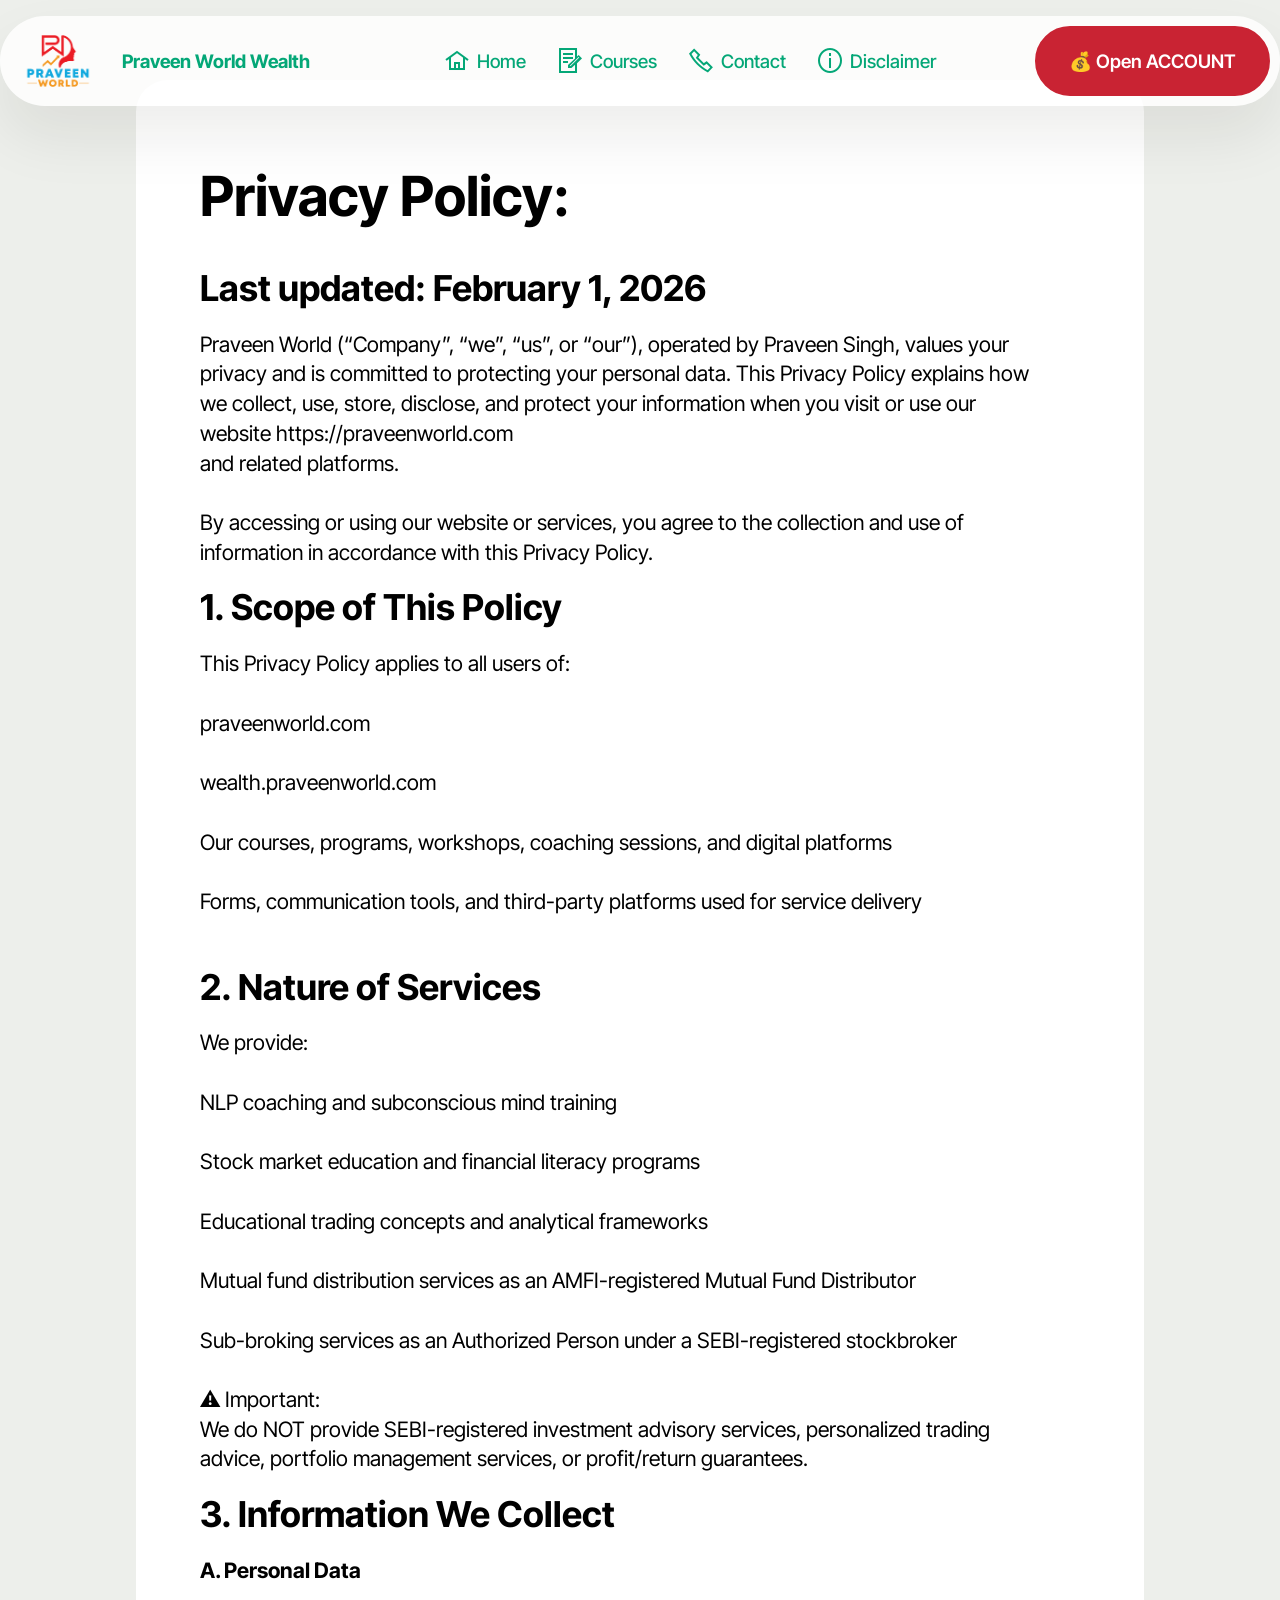
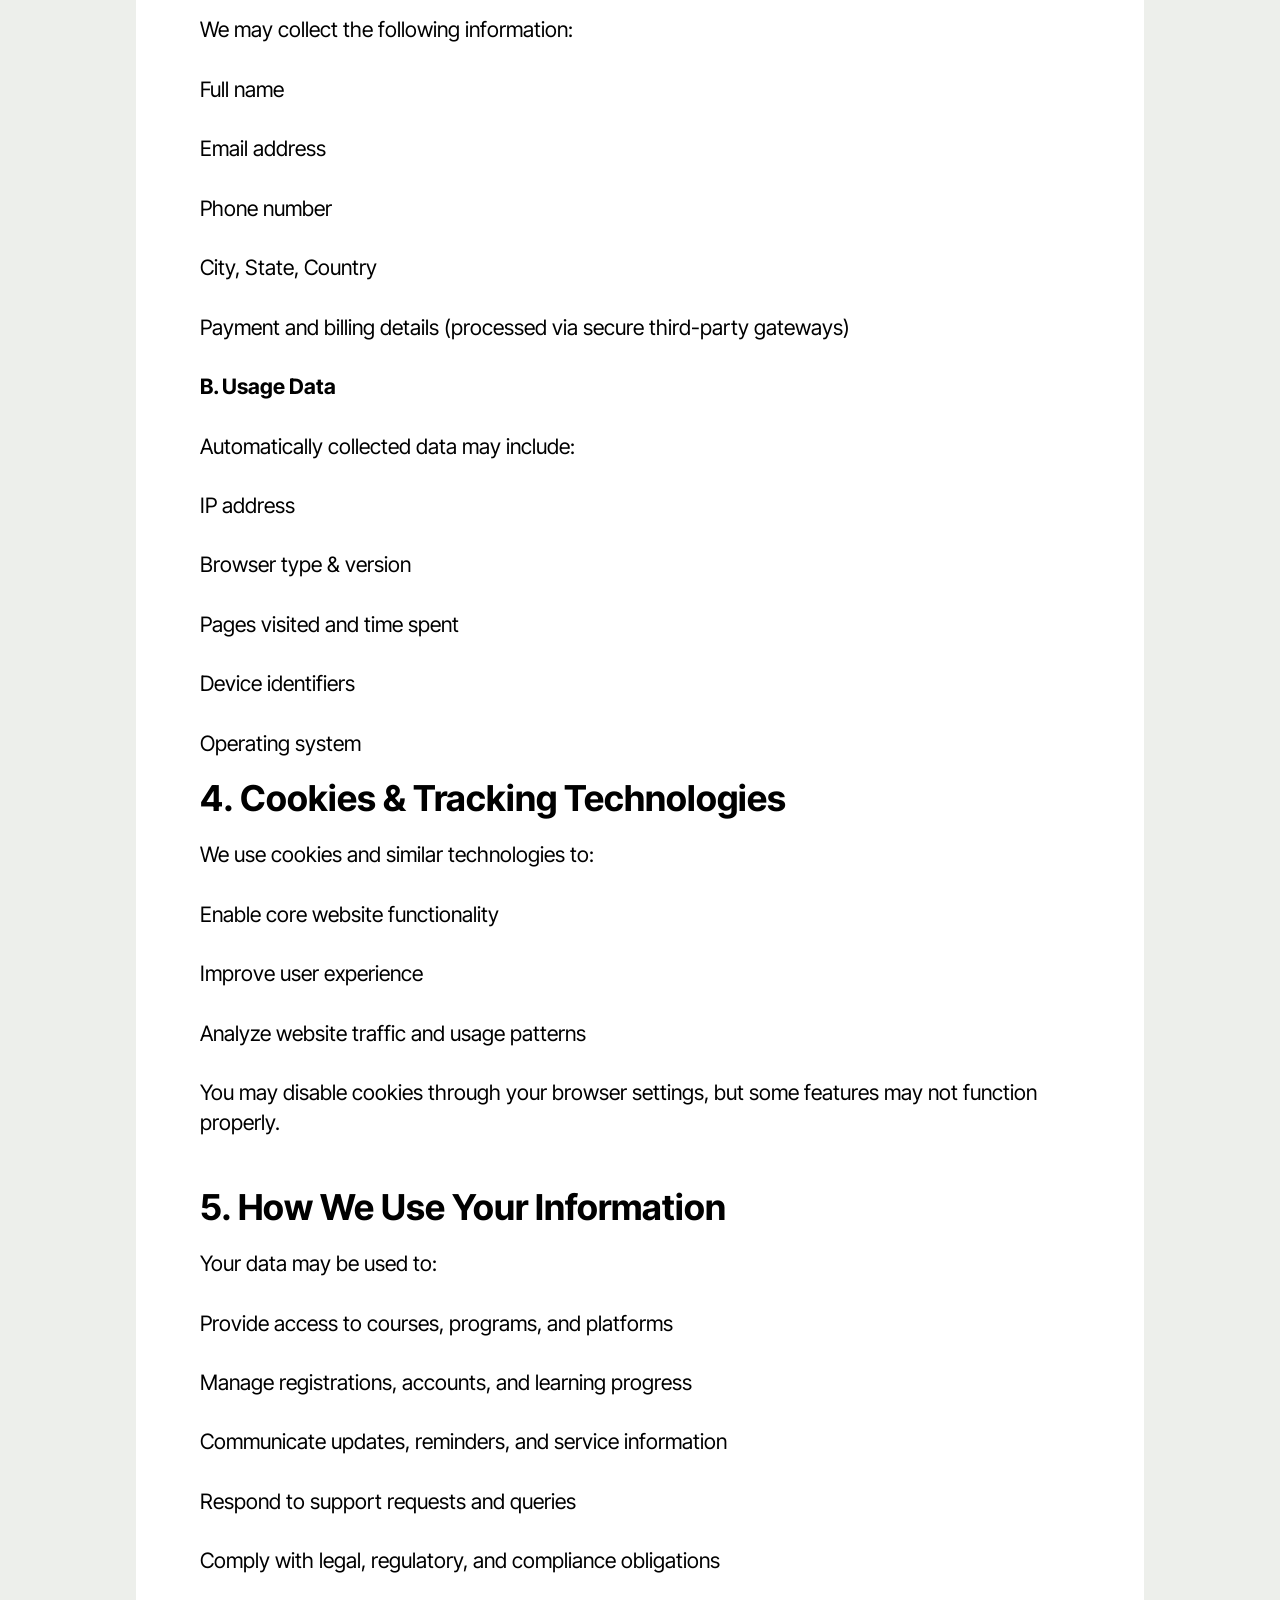
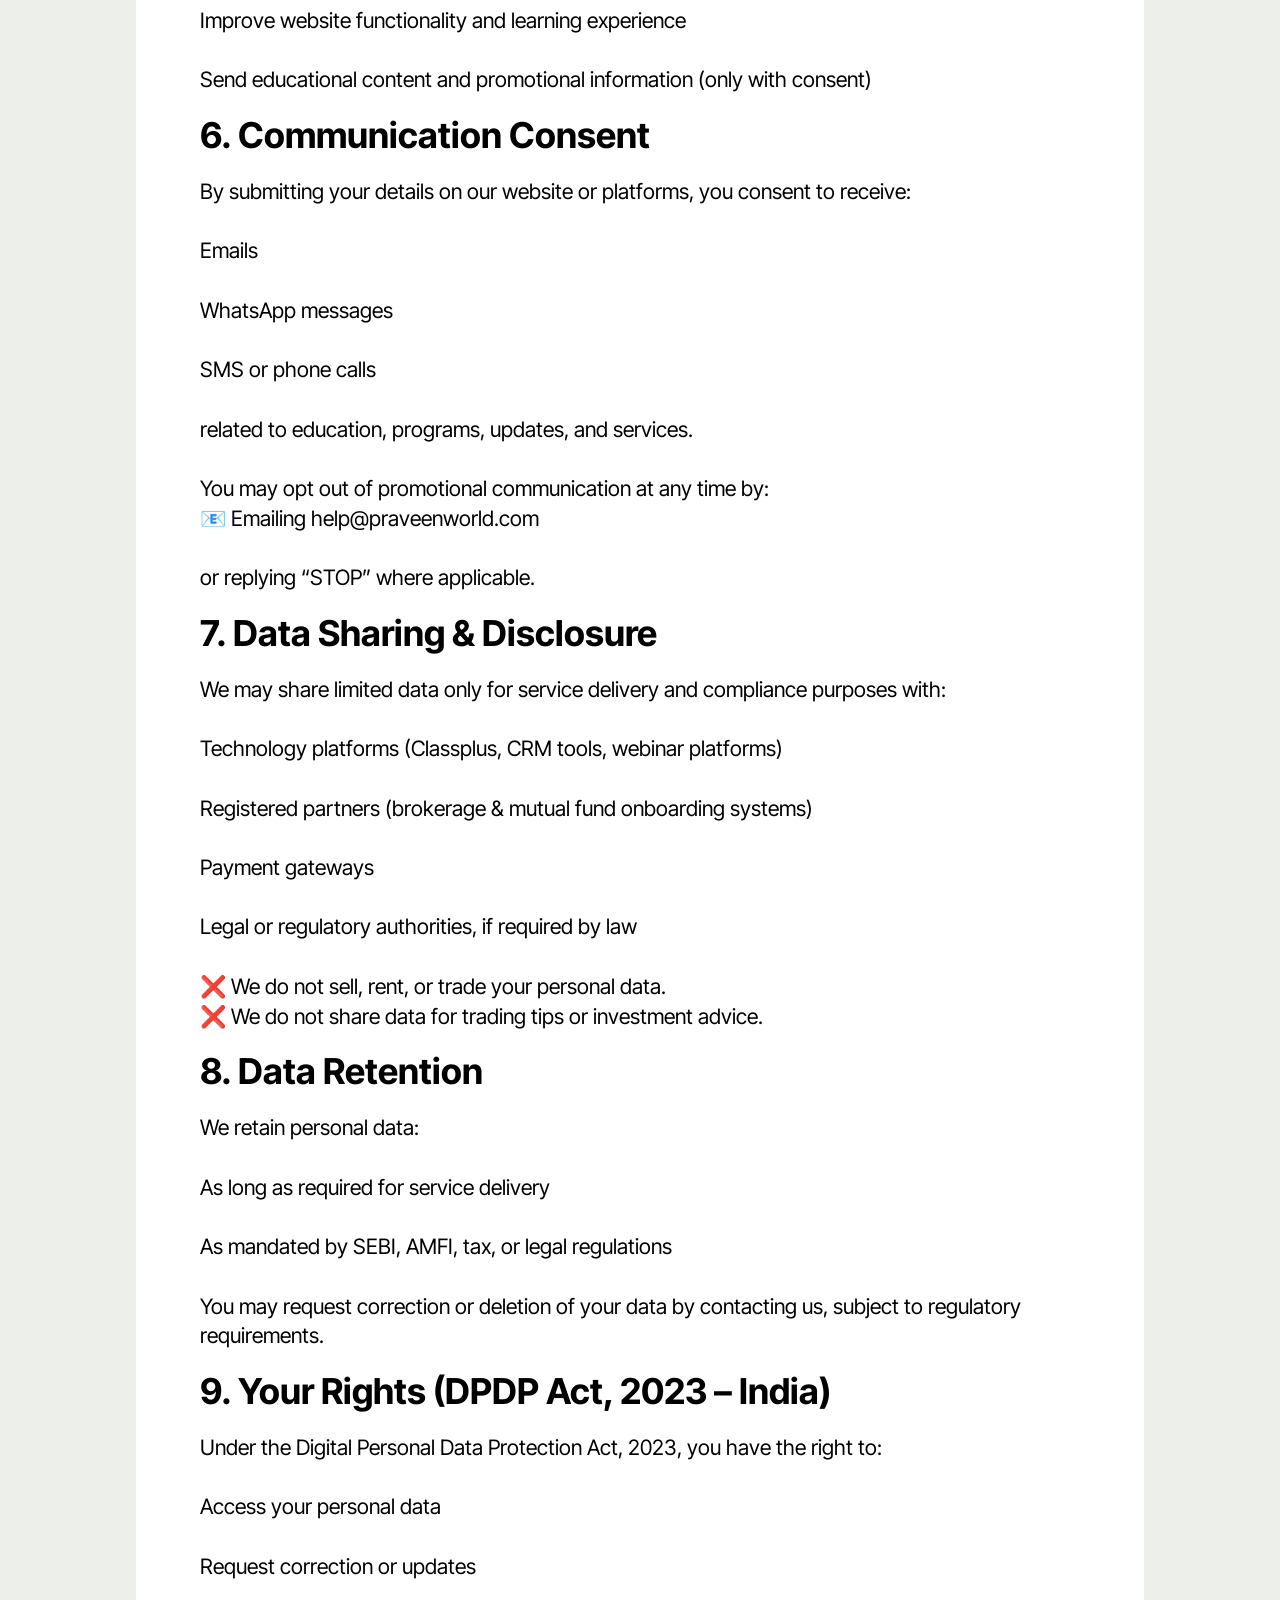
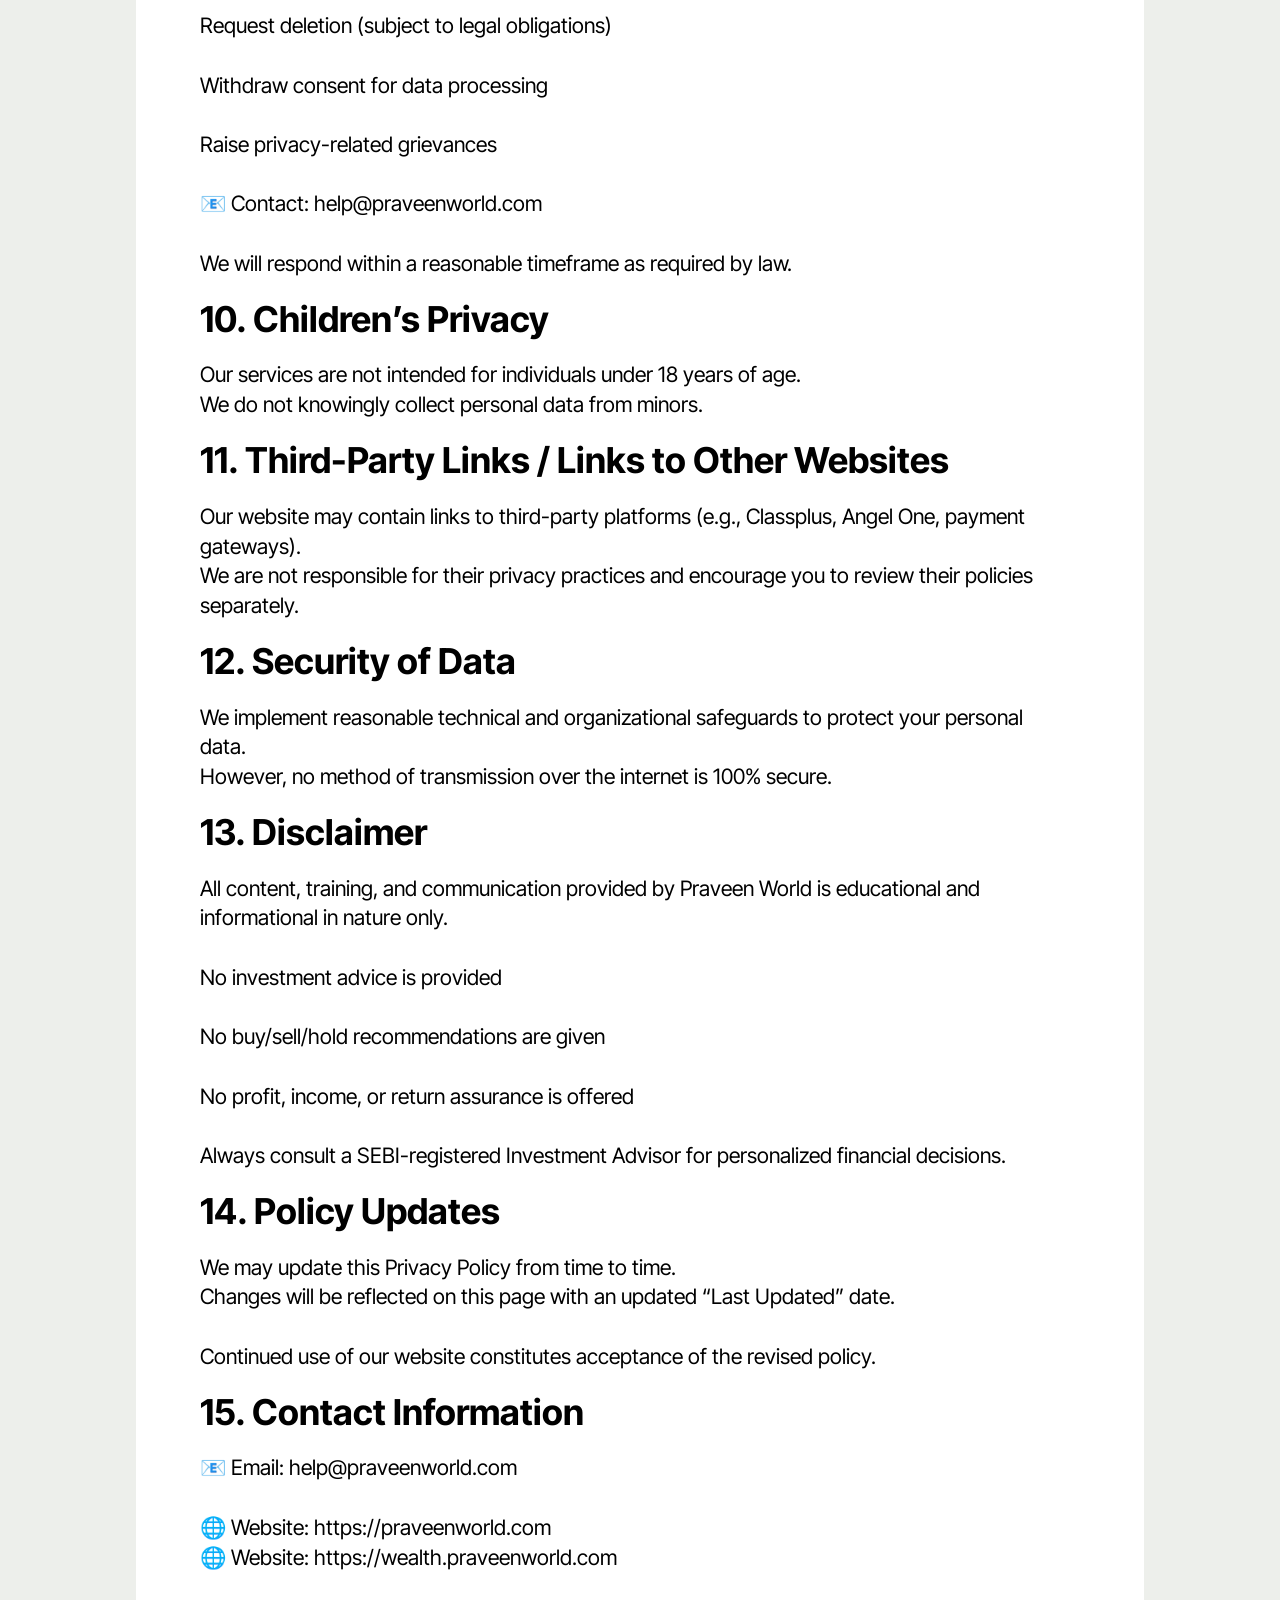
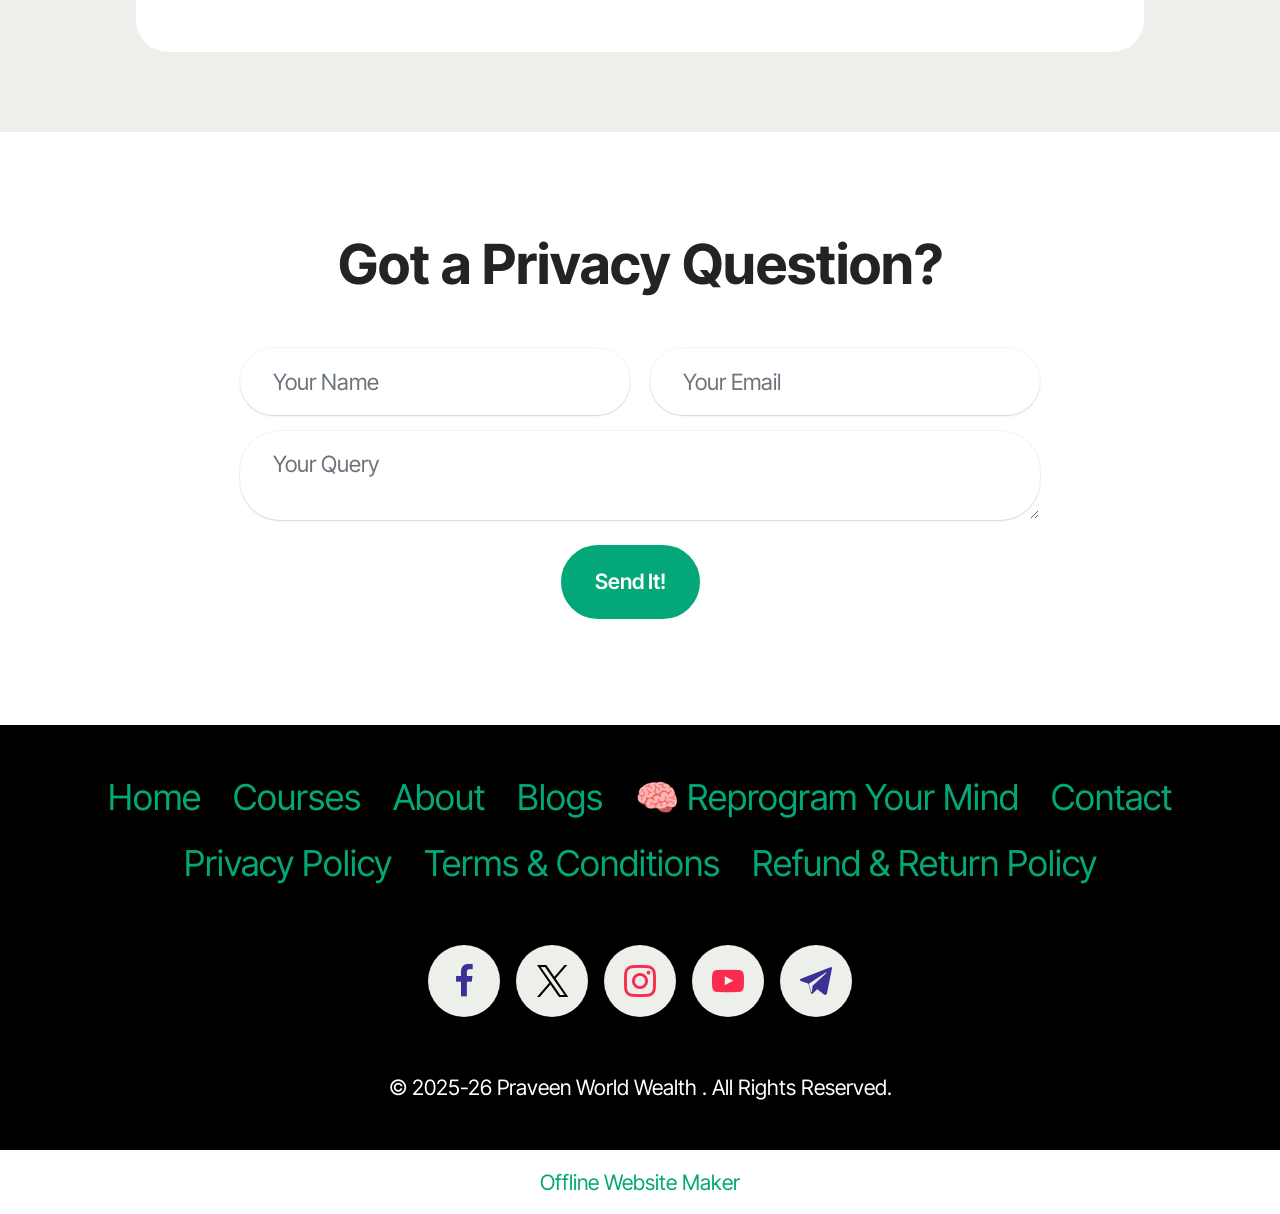
==== commit 783b727d: "gh-pages" ====
--- a/Privac & Policy.html
+++ b/Privac & Policy.html
@@ -18,7 +18,7 @@
   <link rel="stylesheet" href="assets/theme/css/style.css">
   <link rel="preload" href="https://fonts.googleapis.com/css2?family=Inter+Tight:wght@400;700&display=swap&display=swap" as="style" onload="this.onload=null;this.rel='stylesheet'">
   <noscript><link rel="stylesheet" href="https://fonts.googleapis.com/css2?family=Inter+Tight:wght@400;700&display=swap&display=swap"></noscript>
-  <link rel="preload" as="style" href="assets/mobirise/css/mbr-additional.css?v=maS2jh"><link rel="stylesheet" href="assets/mobirise/css/mbr-additional.css?v=maS2jh" type="text/css">
+  <link rel="preload" as="style" href="assets/mobirise/css/mbr-additional.css?v=Uk7rYp"><link rel="stylesheet" href="assets/mobirise/css/mbr-additional.css?v=Uk7rYp" type="text/css">
 
   
   
@@ -198,7 +198,7 @@
         </div>
         <div class="row justify-content-center">
             <div class="col-lg-8 mx-auto mbr-form" data-form-type="formoid">
-                <form action="https://mobirise.eu/" method="POST" class="mbr-form form-with-styler" data-form-title="Form Name"><input type="hidden" name="email" data-form-email="true" value="S8LI1vT4xmPul3ZcHxdrrs5k6DNiVLHUt3ZeaVpoP/ysF2NAPP3/TkiTzbYiQuKB+NJzXMuMHASCKGO0oiDcG9+IGkqolJaj/ik2sgFP+FU3hRFBxiKBywGOeuv7H+YE">
+                <form action="https://mobirise.eu/" method="POST" class="mbr-form form-with-styler" data-form-title="Form Name"><input type="hidden" name="email" data-form-email="true" value="JbOlxJjIFKGWhSRbmTFLJEtaYUQRB/2TvfEWcq3904DxHBJ6R3PLbCMCJVC9N1FCaBEaUDcykXiqZrzSthw8QuwK5PFoYgcAnhXnF/VGW9DyA3/E3NEMf9F5BhqfsKZi">
                     <div class="row">
                         <div hidden="hidden" data-form-alert="" class="alert alert-success col-12">Thanks for filling out the form!</div>
                         <div hidden="hidden" data-form-alert-danger="" class="alert alert-danger col-12">
@@ -280,7 +280,7 @@
             </div>
         </div>
     </div>
-</section><section class="display-7" style="padding: 0;align-items: center;justify-content: center;flex-wrap: wrap;    align-content: center;display: flex;position: relative;height: 4rem;"><a href="https://mobiri.se/" style="flex: 1 1;height: 4rem;position: absolute;width: 100%;z-index: 1;"><img alt="" style="height: 4rem;" src="[data-uri]"></a><p style="margin: 0;text-align: center;" class="display-7">&#8204;</p><a style="z-index:1" href="https://mobirise.com/drag-drop-website-builder.html">Drag & Drop Website Builder</a></section><script src="assets/bootstrap/js/bootstrap.bundle.min.js"></script>  <script src="assets/smoothscroll/smooth-scroll.js"></script>  <script src="assets/ytplayer/index.js"></script>  <script src="assets/dropdown/js/navbar-dropdown.js"></script>  <script src="assets/theme/js/script.js"></script>  <script src="assets/formoid/formoid.min.js"></script>  
+</section><section class="display-7" style="padding: 0;align-items: center;justify-content: center;flex-wrap: wrap;    align-content: center;display: flex;position: relative;height: 4rem;"><a href="https://mobiri.se/" style="flex: 1 1;height: 4rem;position: absolute;width: 100%;z-index: 1;"><img alt="" style="height: 4rem;" src="[data-uri]"></a><p style="margin: 0;text-align: center;" class="display-7">&#8204;</p><a style="z-index:1" href="https://mobirise.com/offline-website-builder.html">Offline Website Maker</a></section><script src="assets/bootstrap/js/bootstrap.bundle.min.js"></script>  <script src="assets/smoothscroll/smooth-scroll.js"></script>  <script src="assets/ytplayer/index.js"></script>  <script src="assets/dropdown/js/navbar-dropdown.js"></script>  <script src="assets/theme/js/script.js"></script>  <script src="assets/formoid/formoid.min.js"></script>  
   
   
 </body>
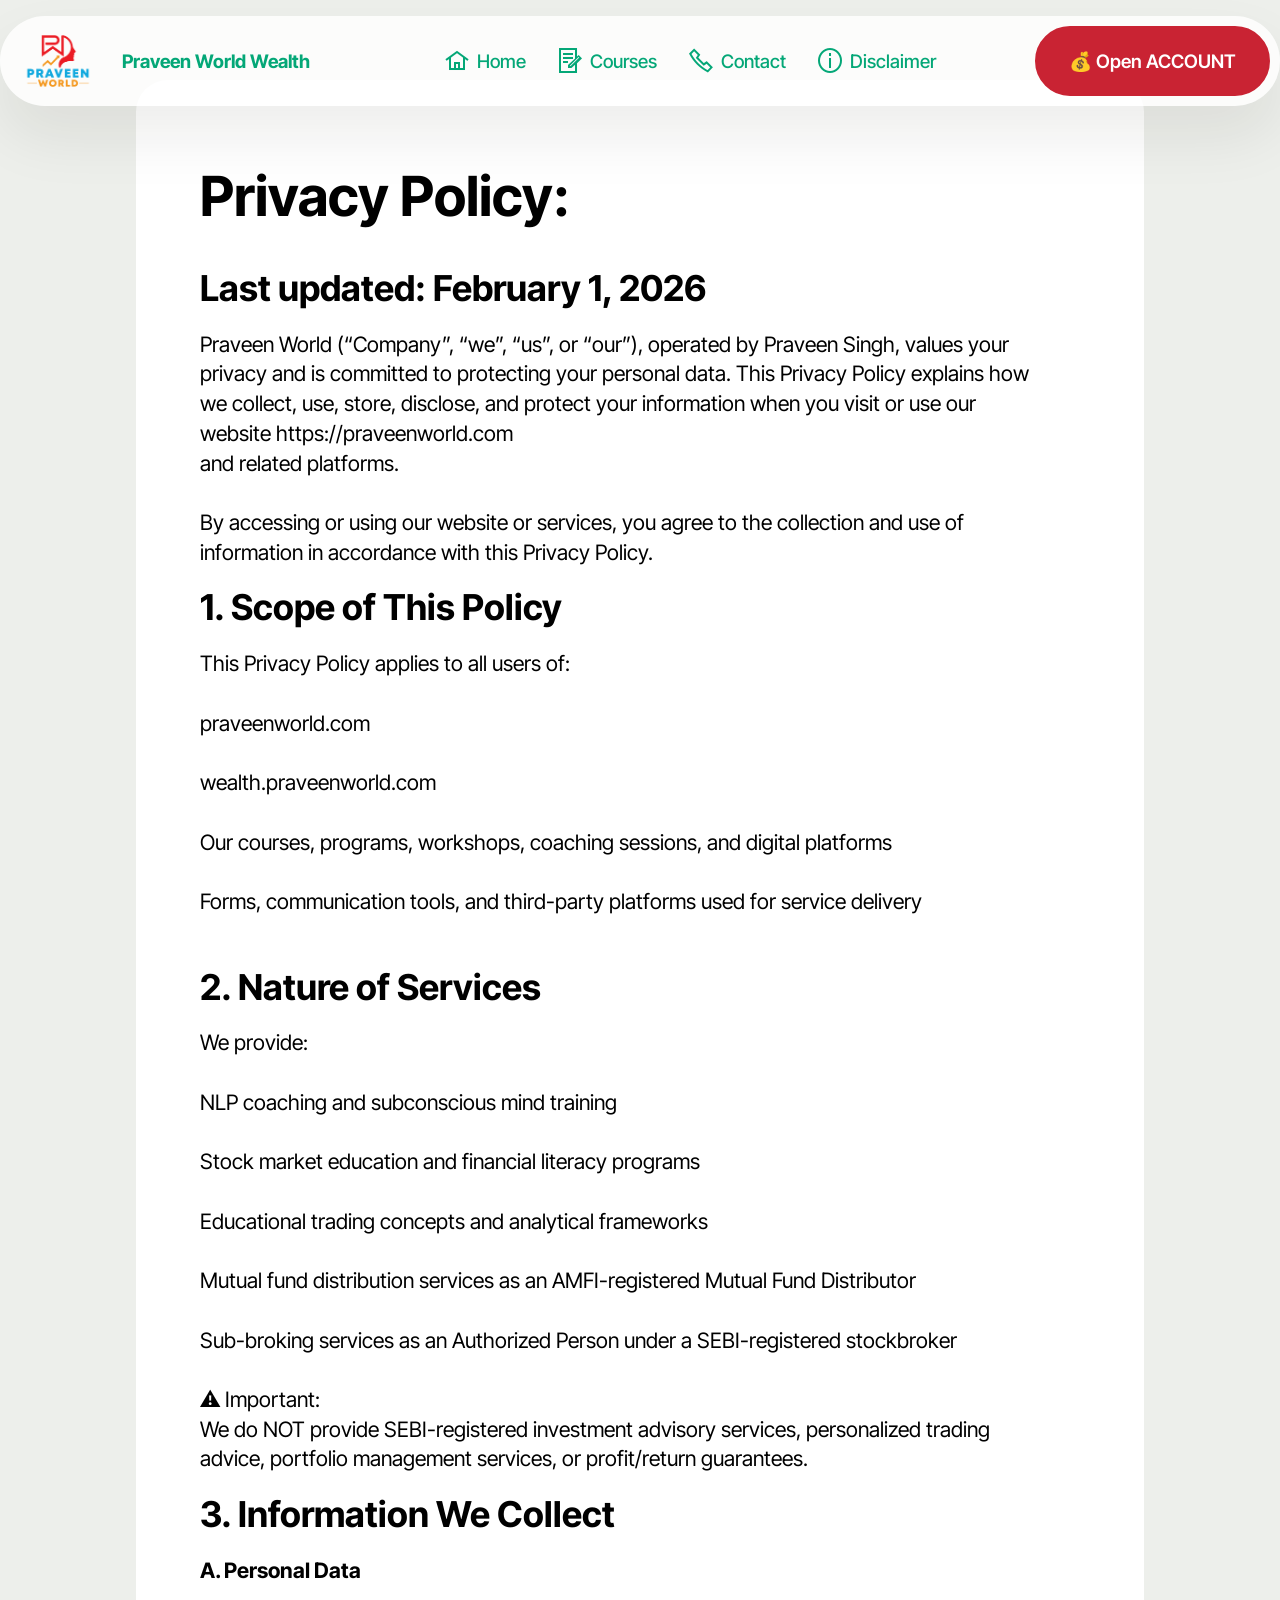
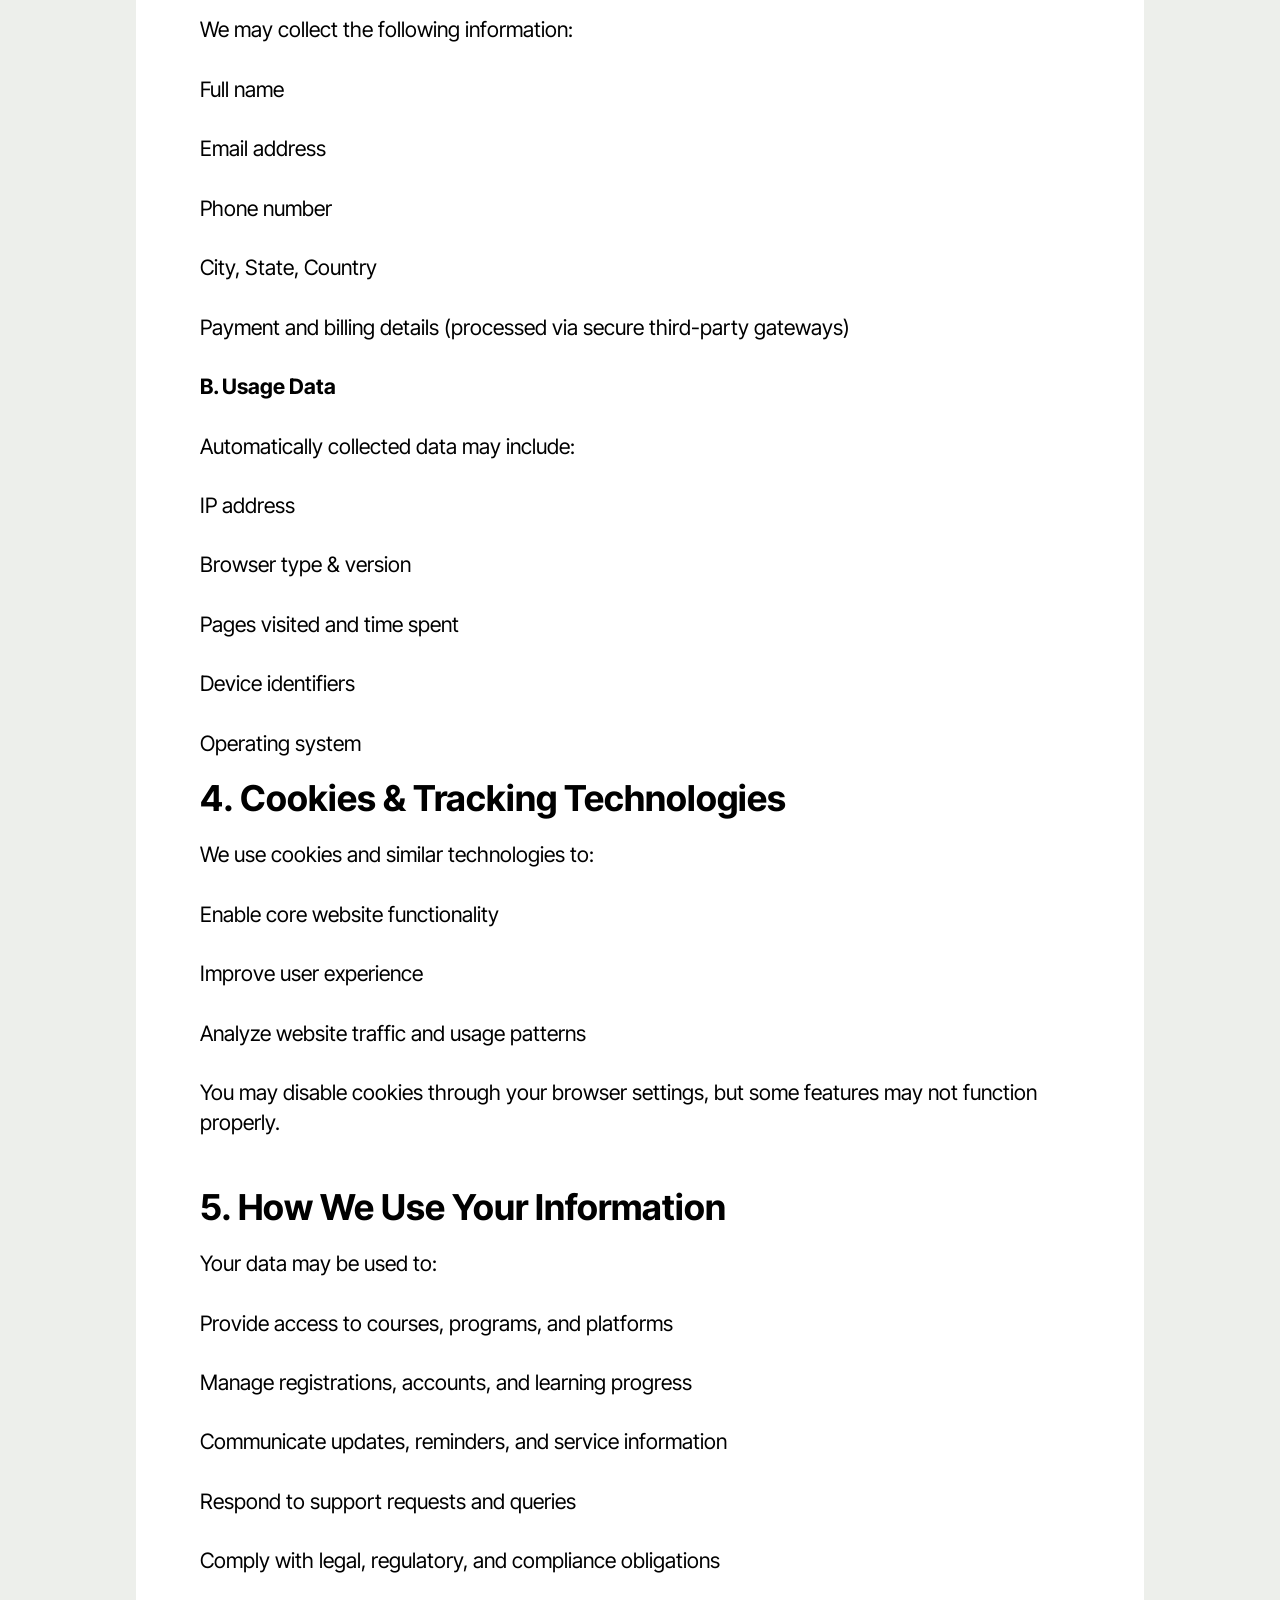
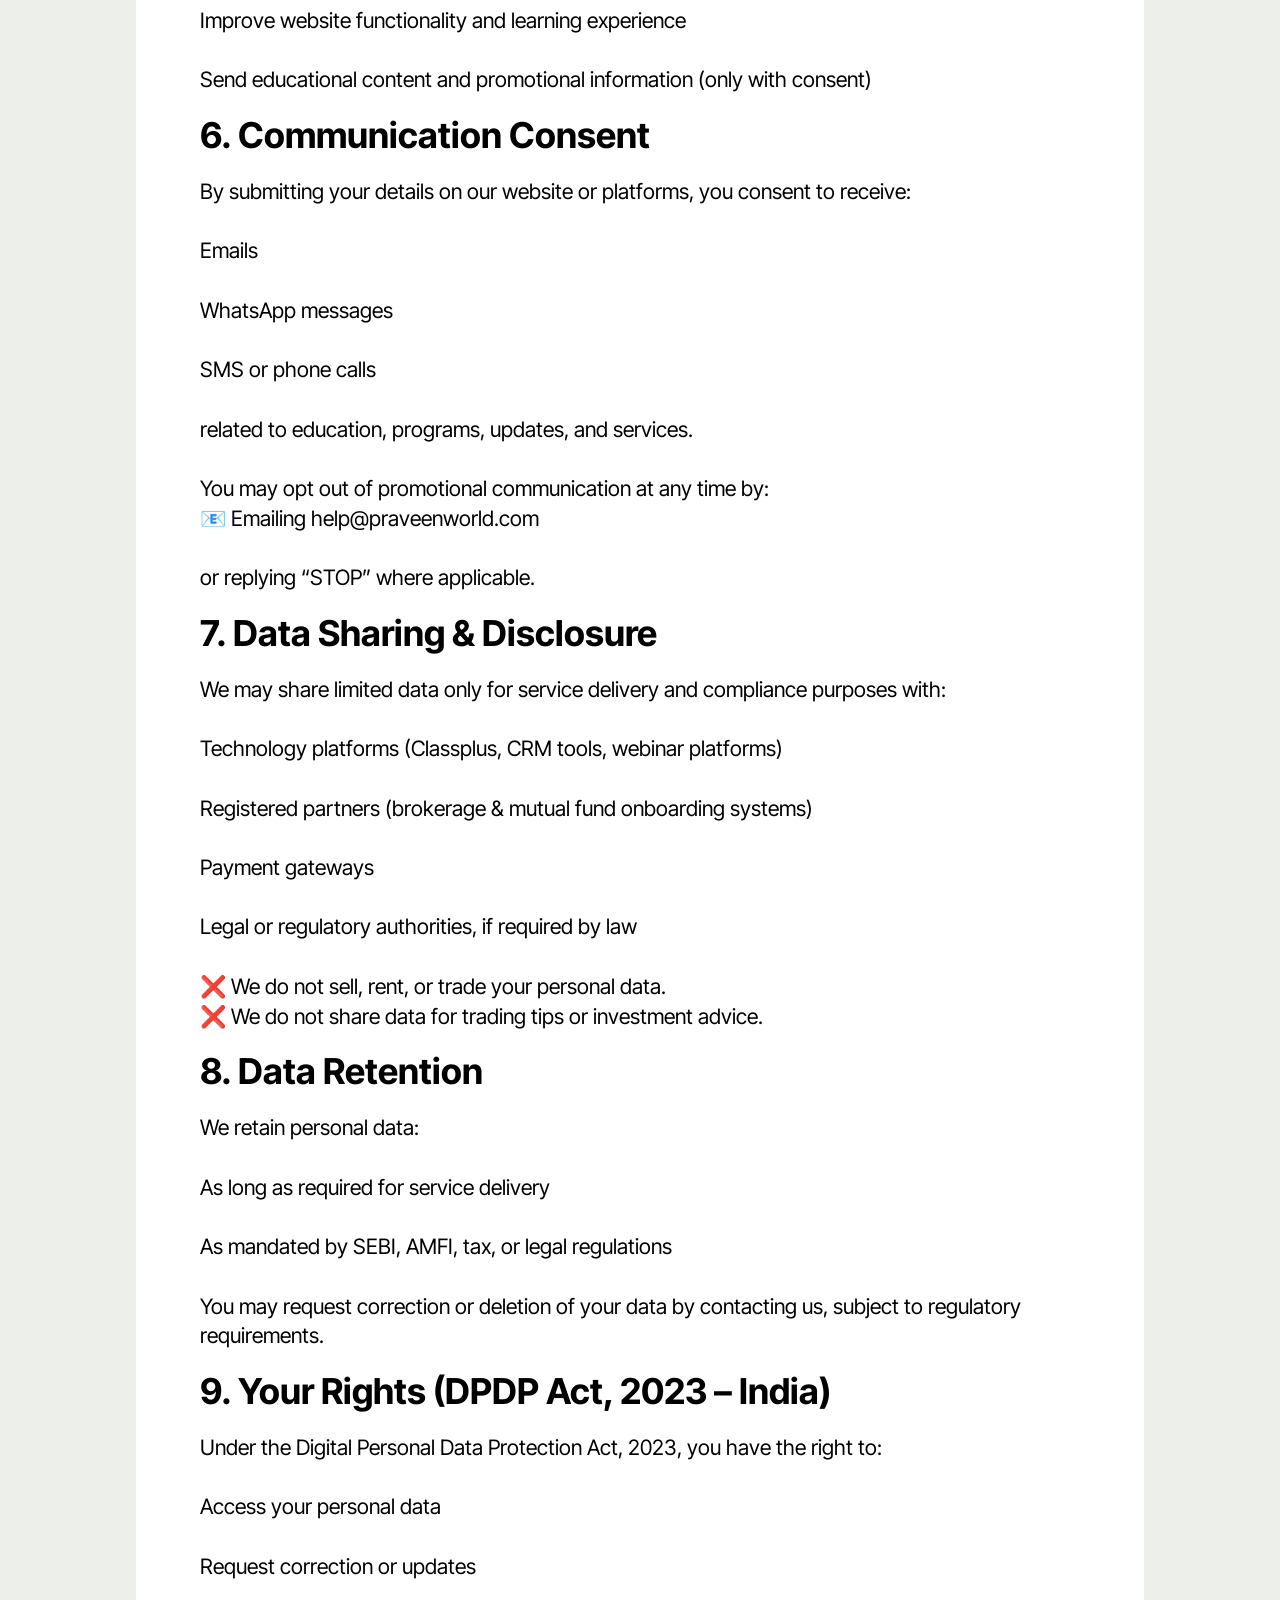
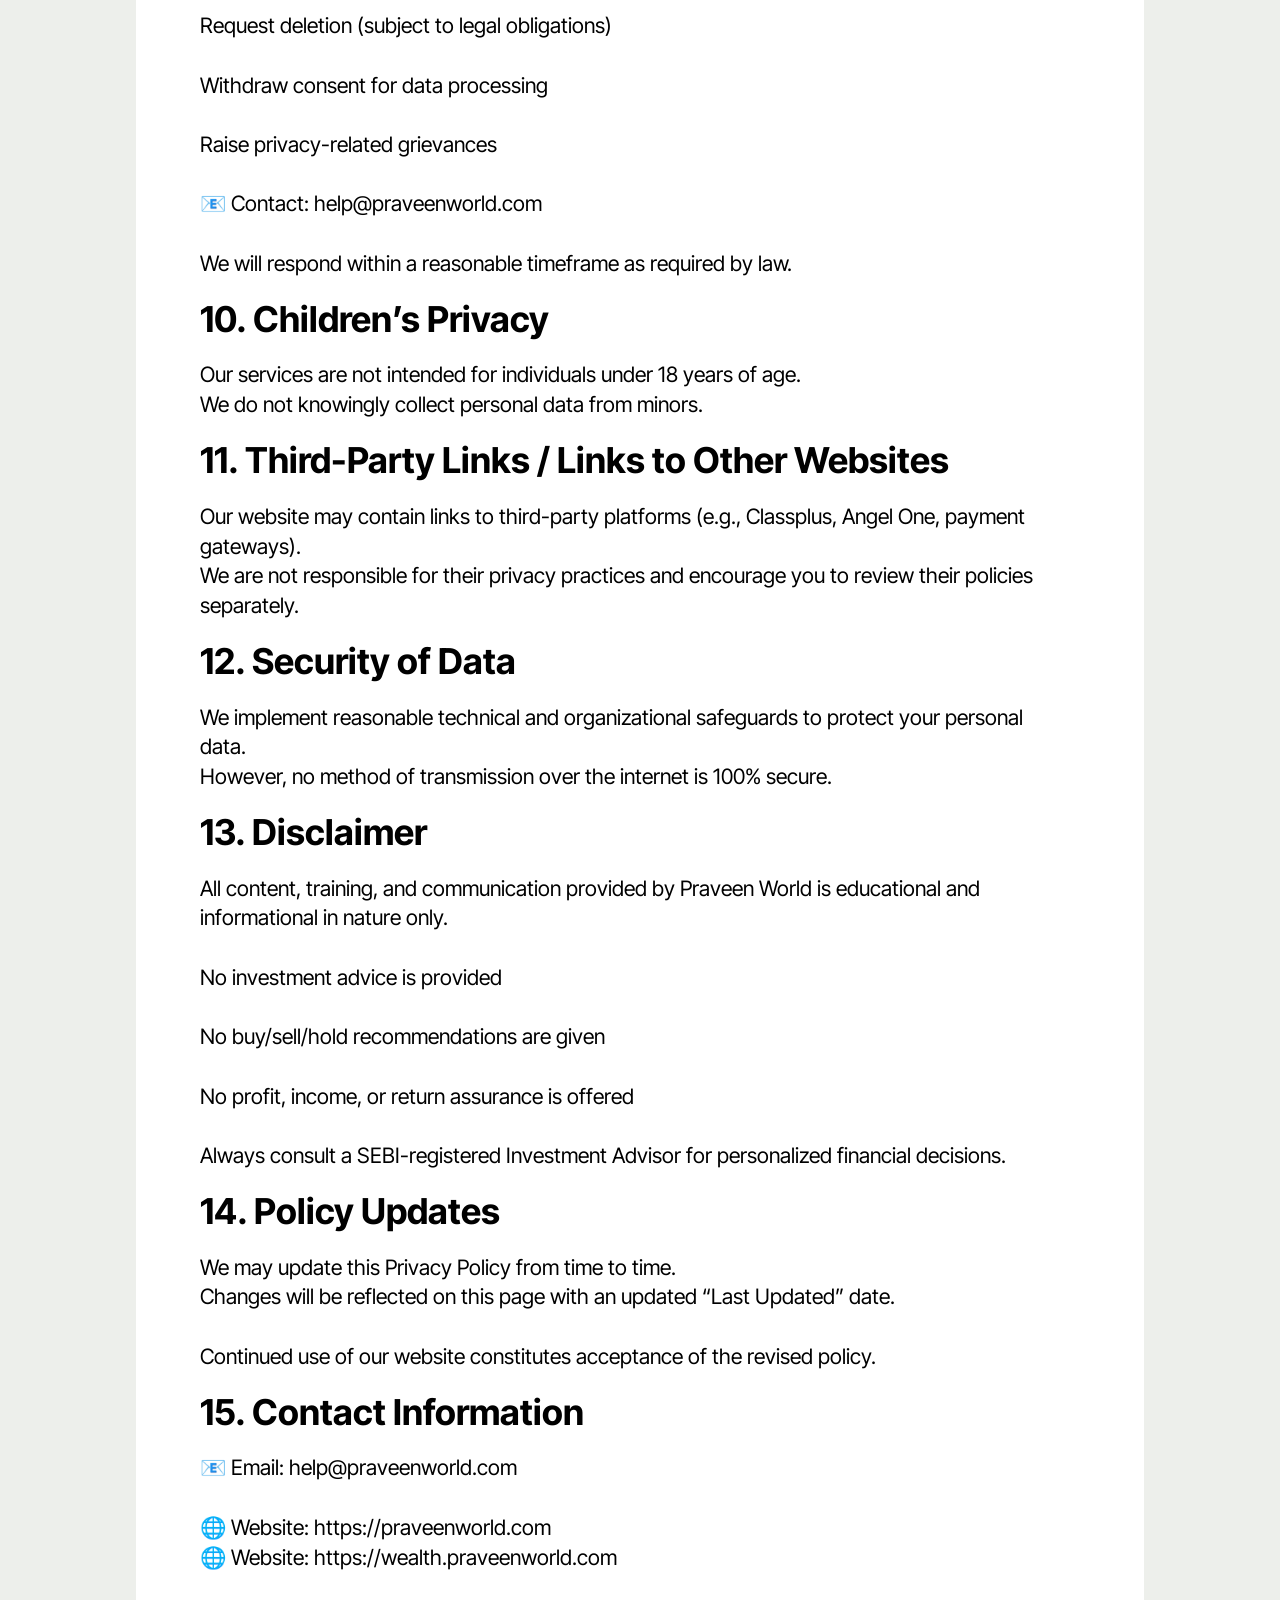
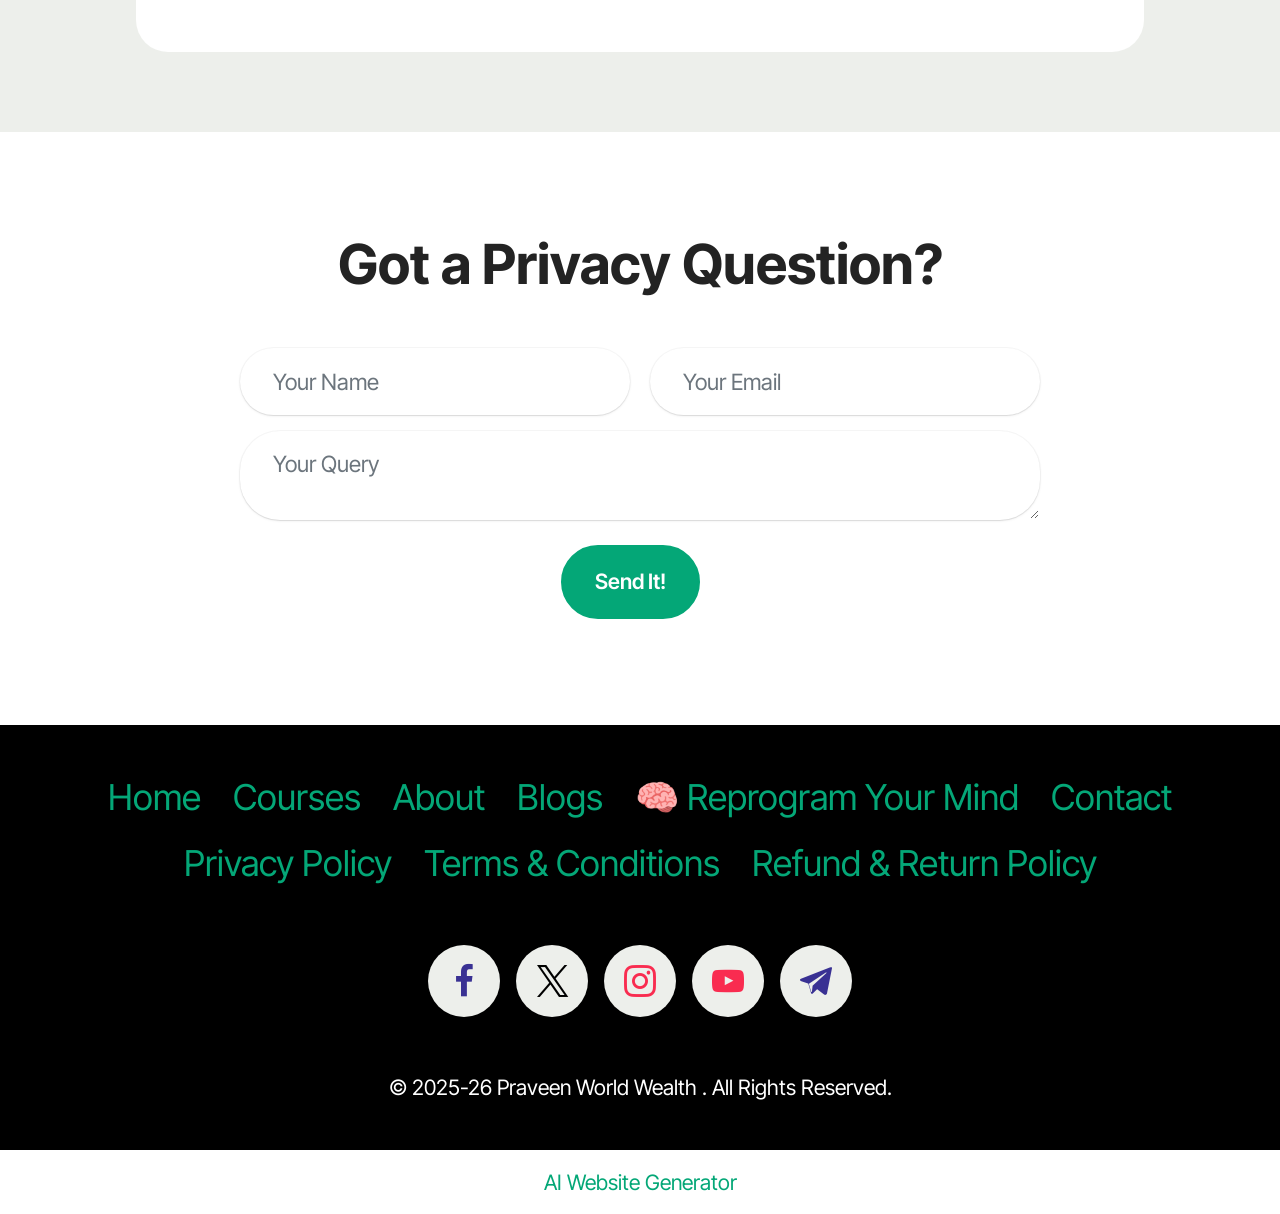
==== commit 80be3c17: "gh-pages" ====
--- a/Privac & Policy.html
+++ b/Privac & Policy.html
@@ -18,7 +18,7 @@
   <link rel="stylesheet" href="assets/theme/css/style.css">
   <link rel="preload" href="https://fonts.googleapis.com/css2?family=Inter+Tight:wght@400;700&display=swap&display=swap" as="style" onload="this.onload=null;this.rel='stylesheet'">
   <noscript><link rel="stylesheet" href="https://fonts.googleapis.com/css2?family=Inter+Tight:wght@400;700&display=swap&display=swap"></noscript>
-  <link rel="preload" as="style" href="assets/mobirise/css/mbr-additional.css?v=Uk7rYp"><link rel="stylesheet" href="assets/mobirise/css/mbr-additional.css?v=Uk7rYp" type="text/css">
+  <link rel="preload" as="style" href="assets/mobirise/css/mbr-additional.css?v=IXjGHz"><link rel="stylesheet" href="assets/mobirise/css/mbr-additional.css?v=IXjGHz" type="text/css">
 
   
   
@@ -198,7 +198,7 @@
         </div>
         <div class="row justify-content-center">
             <div class="col-lg-8 mx-auto mbr-form" data-form-type="formoid">
-                <form action="https://mobirise.eu/" method="POST" class="mbr-form form-with-styler" data-form-title="Form Name"><input type="hidden" name="email" data-form-email="true" value="JbOlxJjIFKGWhSRbmTFLJEtaYUQRB/2TvfEWcq3904DxHBJ6R3PLbCMCJVC9N1FCaBEaUDcykXiqZrzSthw8QuwK5PFoYgcAnhXnF/VGW9DyA3/E3NEMf9F5BhqfsKZi">
+                <form action="https://mobirise.eu/" method="POST" class="mbr-form form-with-styler" data-form-title="Form Name"><input type="hidden" name="email" data-form-email="true" value="Mh7lDveVO/UV0M8QuUhw5Ilczx6OHMCDJaPBGRl6dU5ATmWOTcNnYlMqsmVuEcKi1p0Kjs0cf1kSwA4DK4iw36LDBHTCWQXDiKK2FIOULAqW4hdYHyb1CJEyrdy5YbKJ">
                     <div class="row">
                         <div hidden="hidden" data-form-alert="" class="alert alert-success col-12">Thanks for filling out the form!</div>
                         <div hidden="hidden" data-form-alert-danger="" class="alert alert-danger col-12">
@@ -280,7 +280,7 @@
             </div>
         </div>
     </div>
-</section><section class="display-7" style="padding: 0;align-items: center;justify-content: center;flex-wrap: wrap;    align-content: center;display: flex;position: relative;height: 4rem;"><a href="https://mobiri.se/" style="flex: 1 1;height: 4rem;position: absolute;width: 100%;z-index: 1;"><img alt="" style="height: 4rem;" src="[data-uri]"></a><p style="margin: 0;text-align: center;" class="display-7">&#8204;</p><a style="z-index:1" href="https://mobirise.com/offline-website-builder.html">Offline Website Maker</a></section><script src="assets/bootstrap/js/bootstrap.bundle.min.js"></script>  <script src="assets/smoothscroll/smooth-scroll.js"></script>  <script src="assets/ytplayer/index.js"></script>  <script src="assets/dropdown/js/navbar-dropdown.js"></script>  <script src="assets/theme/js/script.js"></script>  <script src="assets/formoid/formoid.min.js"></script>  
+</section><section class="display-7" style="padding: 0;align-items: center;justify-content: center;flex-wrap: wrap;    align-content: center;display: flex;position: relative;height: 4rem;"><a href="https://mobiri.se/" style="flex: 1 1;height: 4rem;position: absolute;width: 100%;z-index: 1;"><img alt="" style="height: 4rem;" src="[data-uri]"></a><p style="margin: 0;text-align: center;" class="display-7">&#8204;</p><a style="z-index:1" href="https://mobirise.com/builder/ai-website-generator.html">AI Website Generator</a></section><script src="assets/bootstrap/js/bootstrap.bundle.min.js"></script>  <script src="assets/smoothscroll/smooth-scroll.js"></script>  <script src="assets/ytplayer/index.js"></script>  <script src="assets/dropdown/js/navbar-dropdown.js"></script>  <script src="assets/theme/js/script.js"></script>  <script src="assets/formoid/formoid.min.js"></script>  
   
   
 </body>
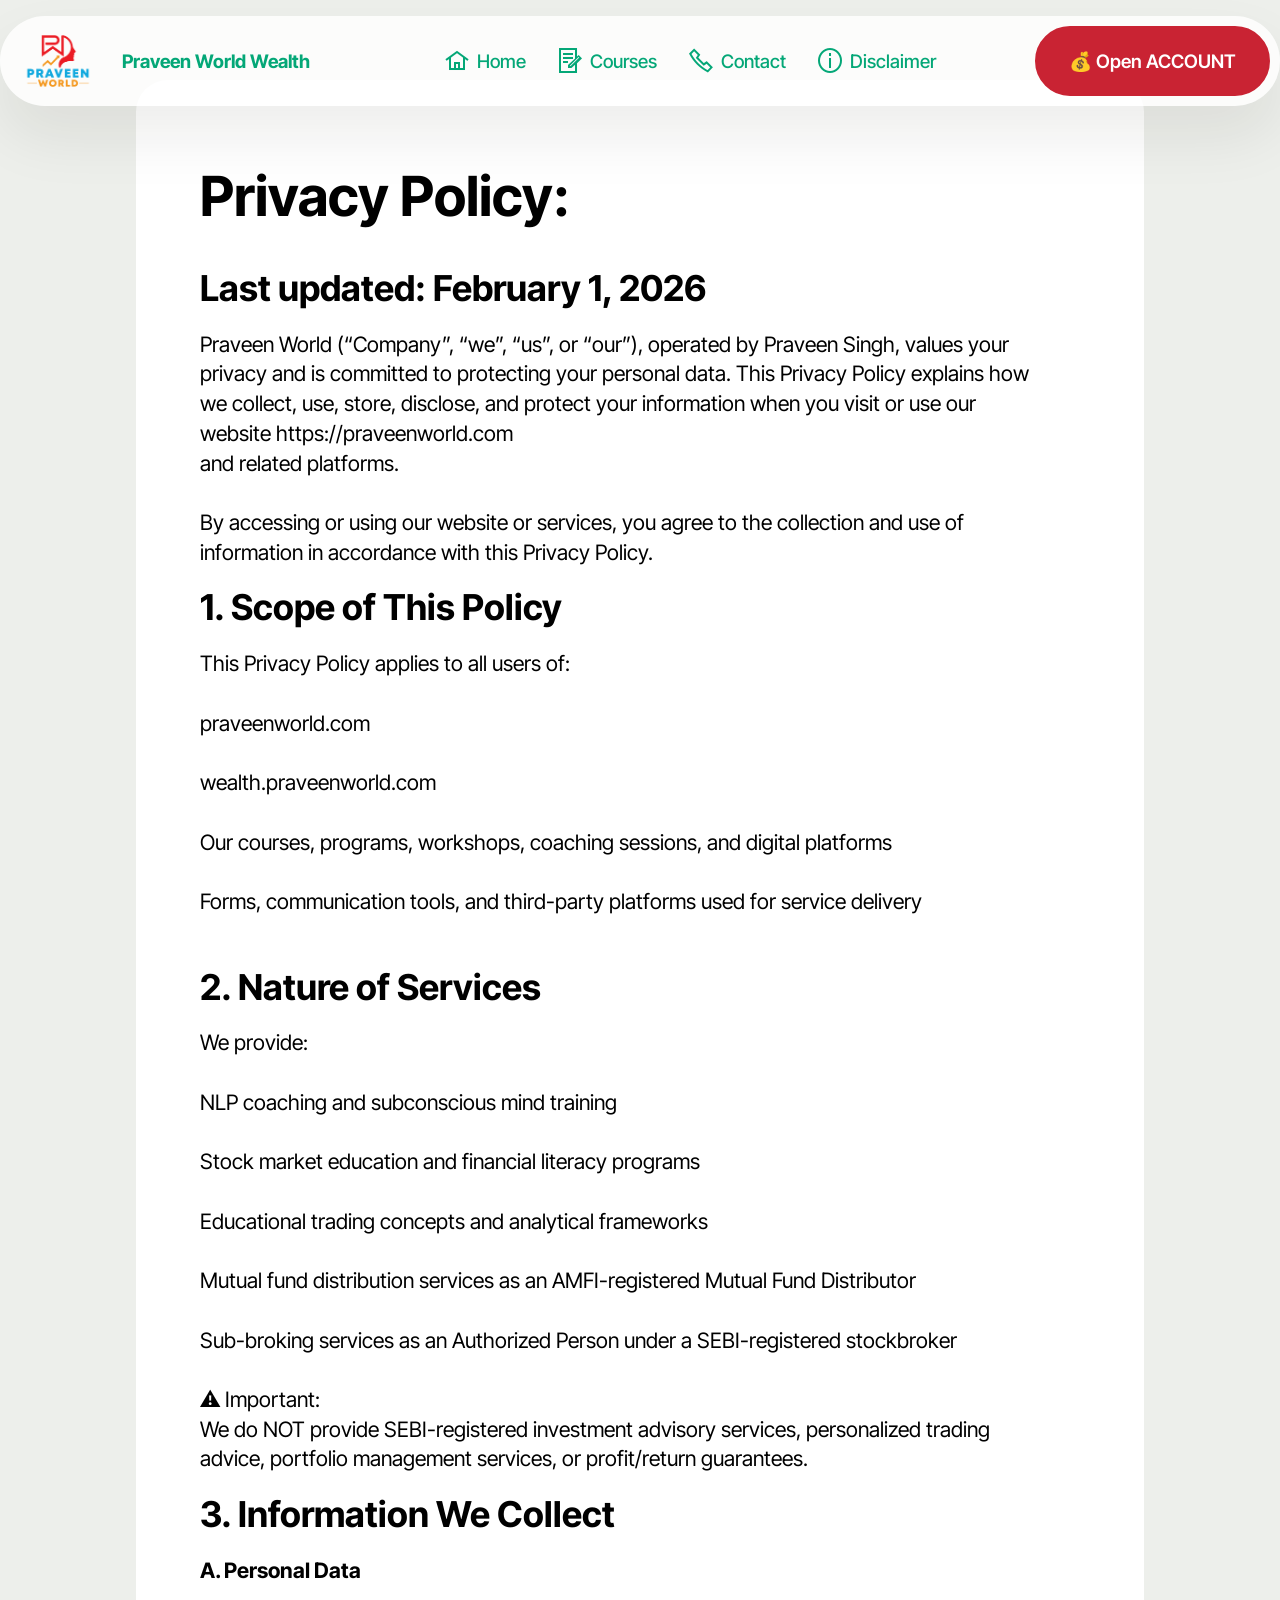
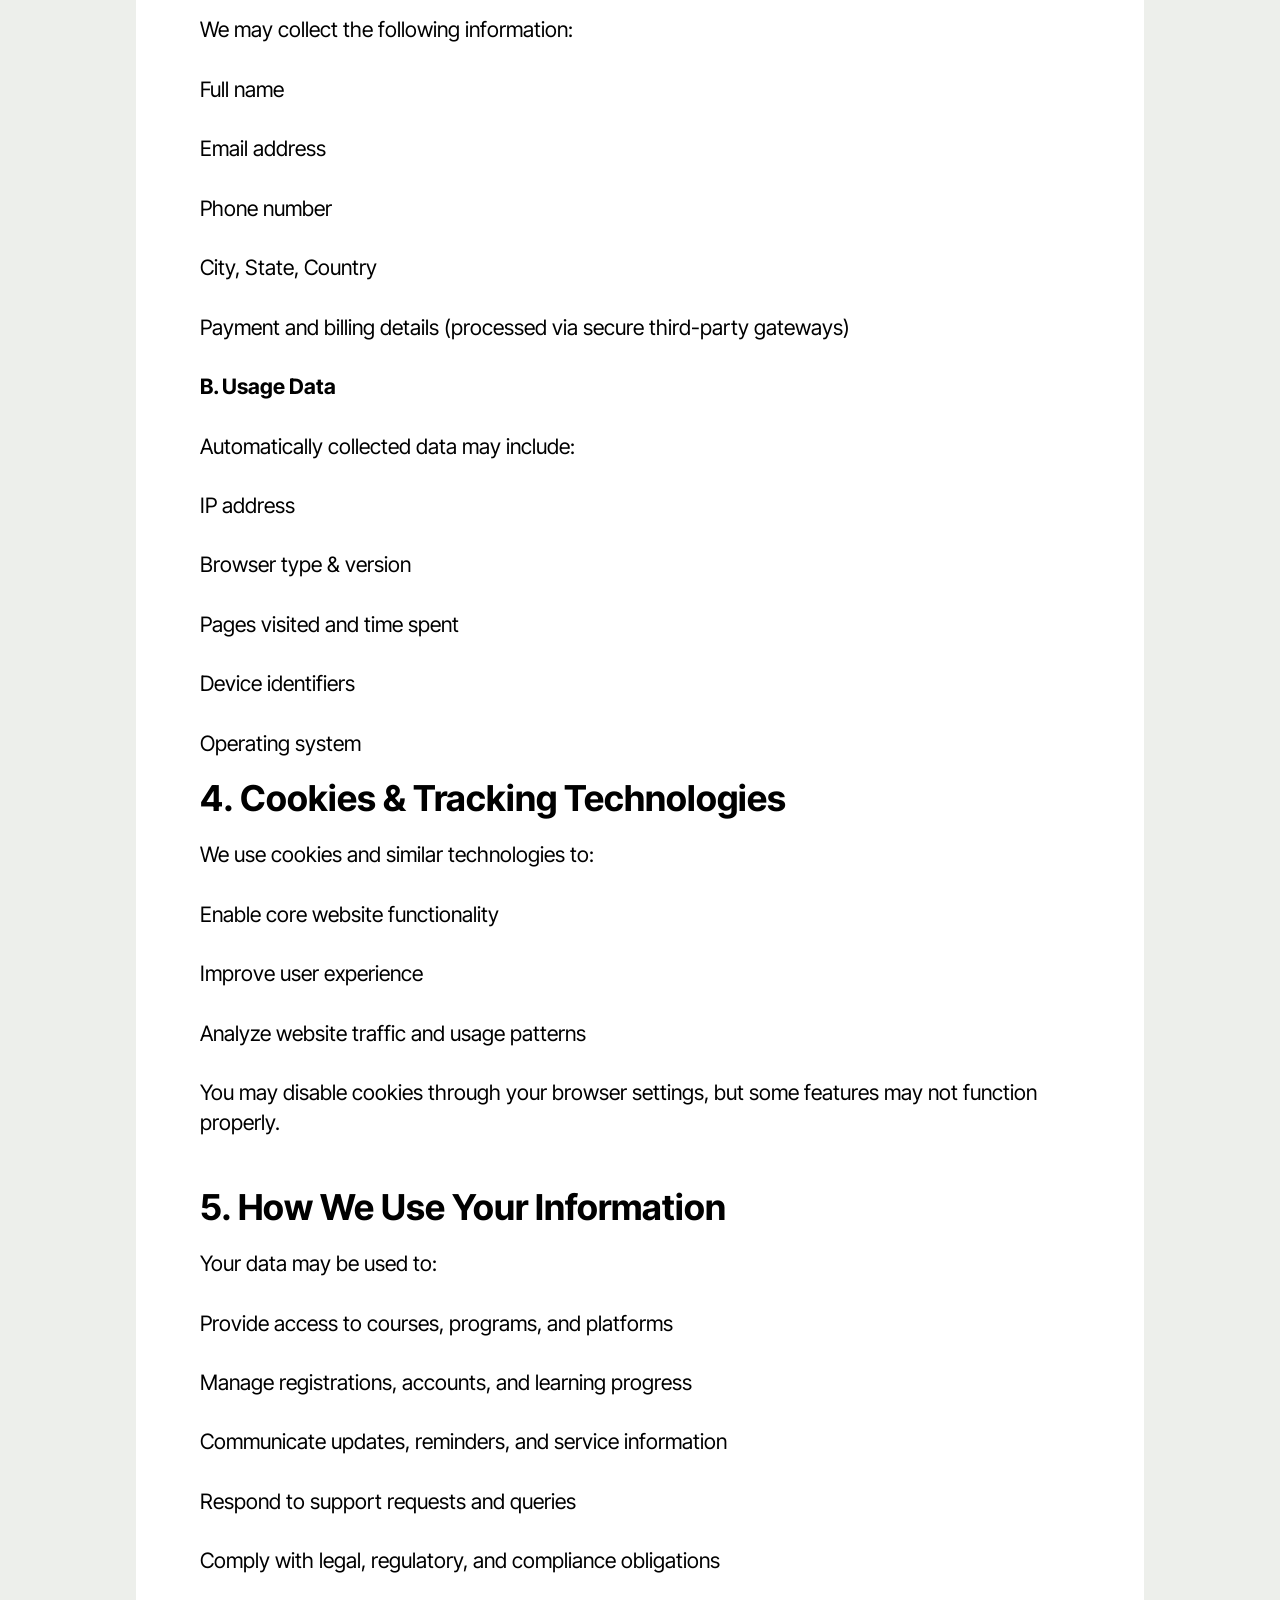
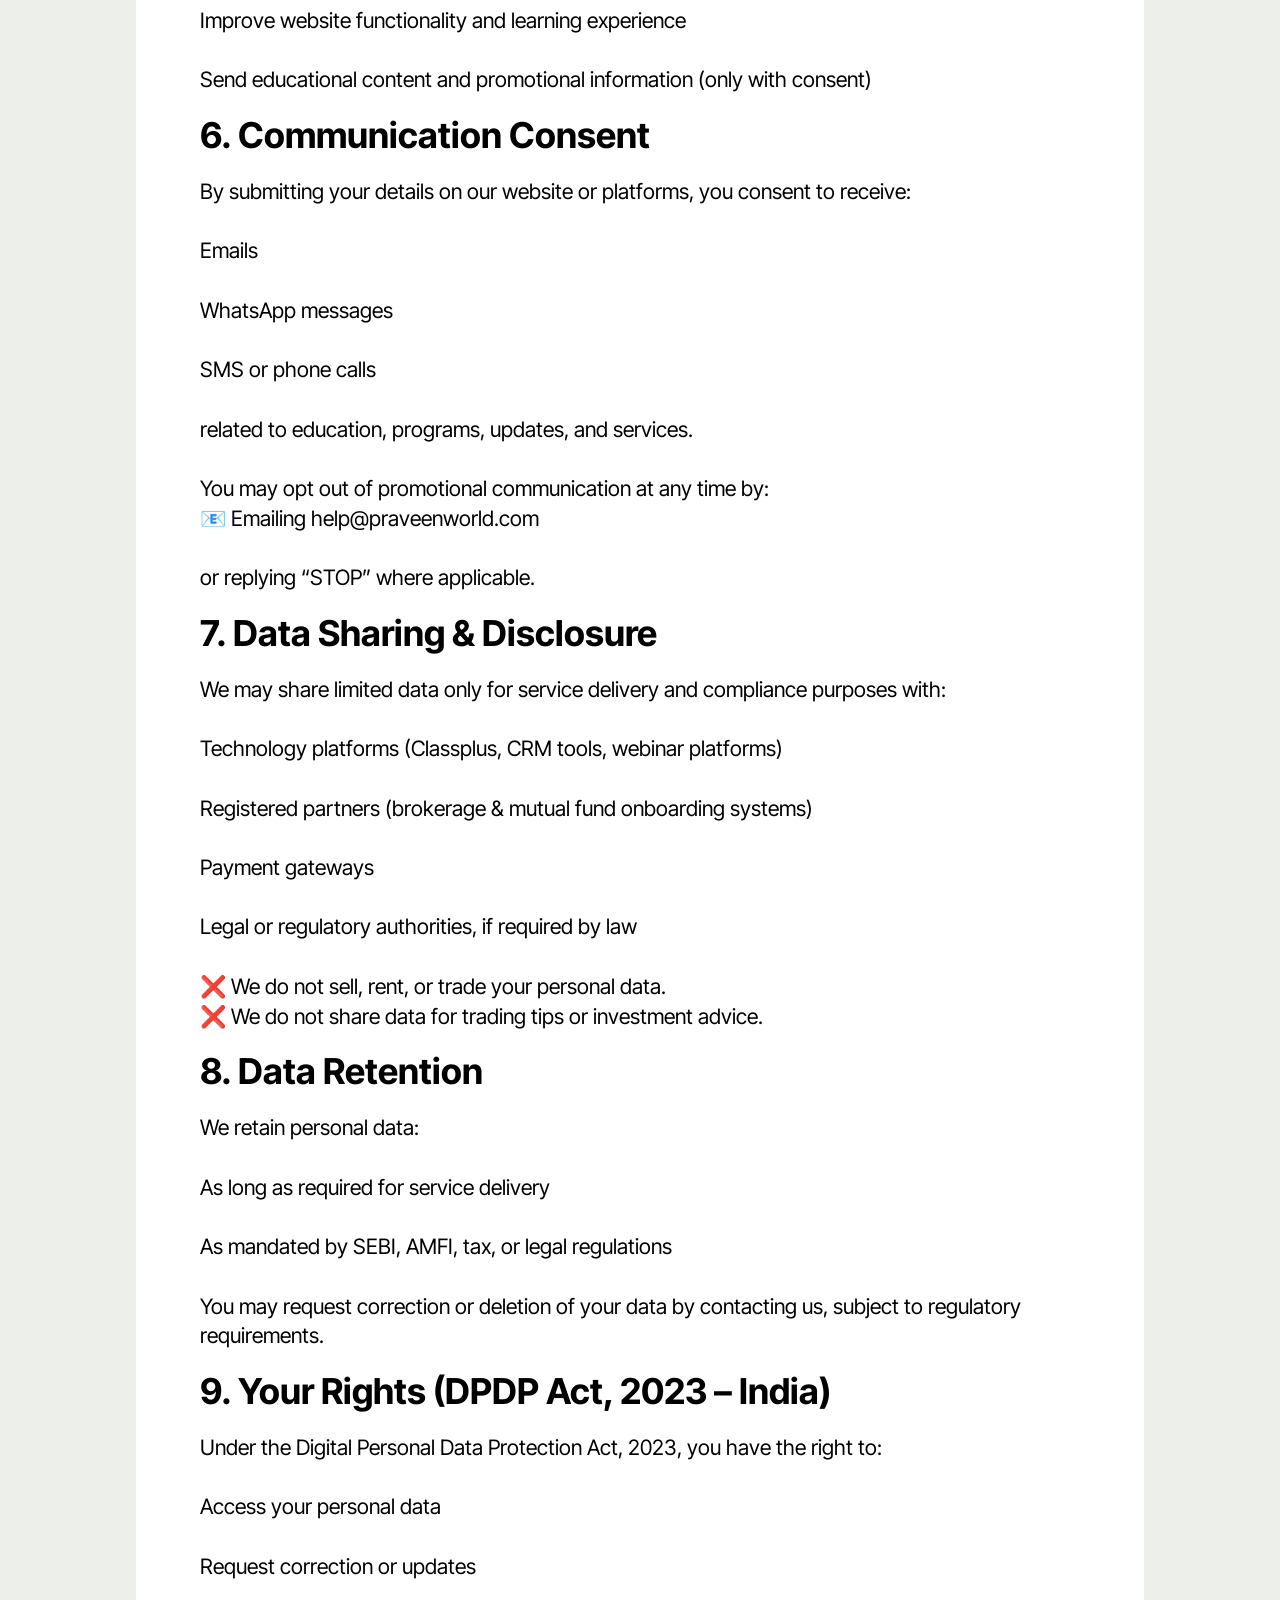
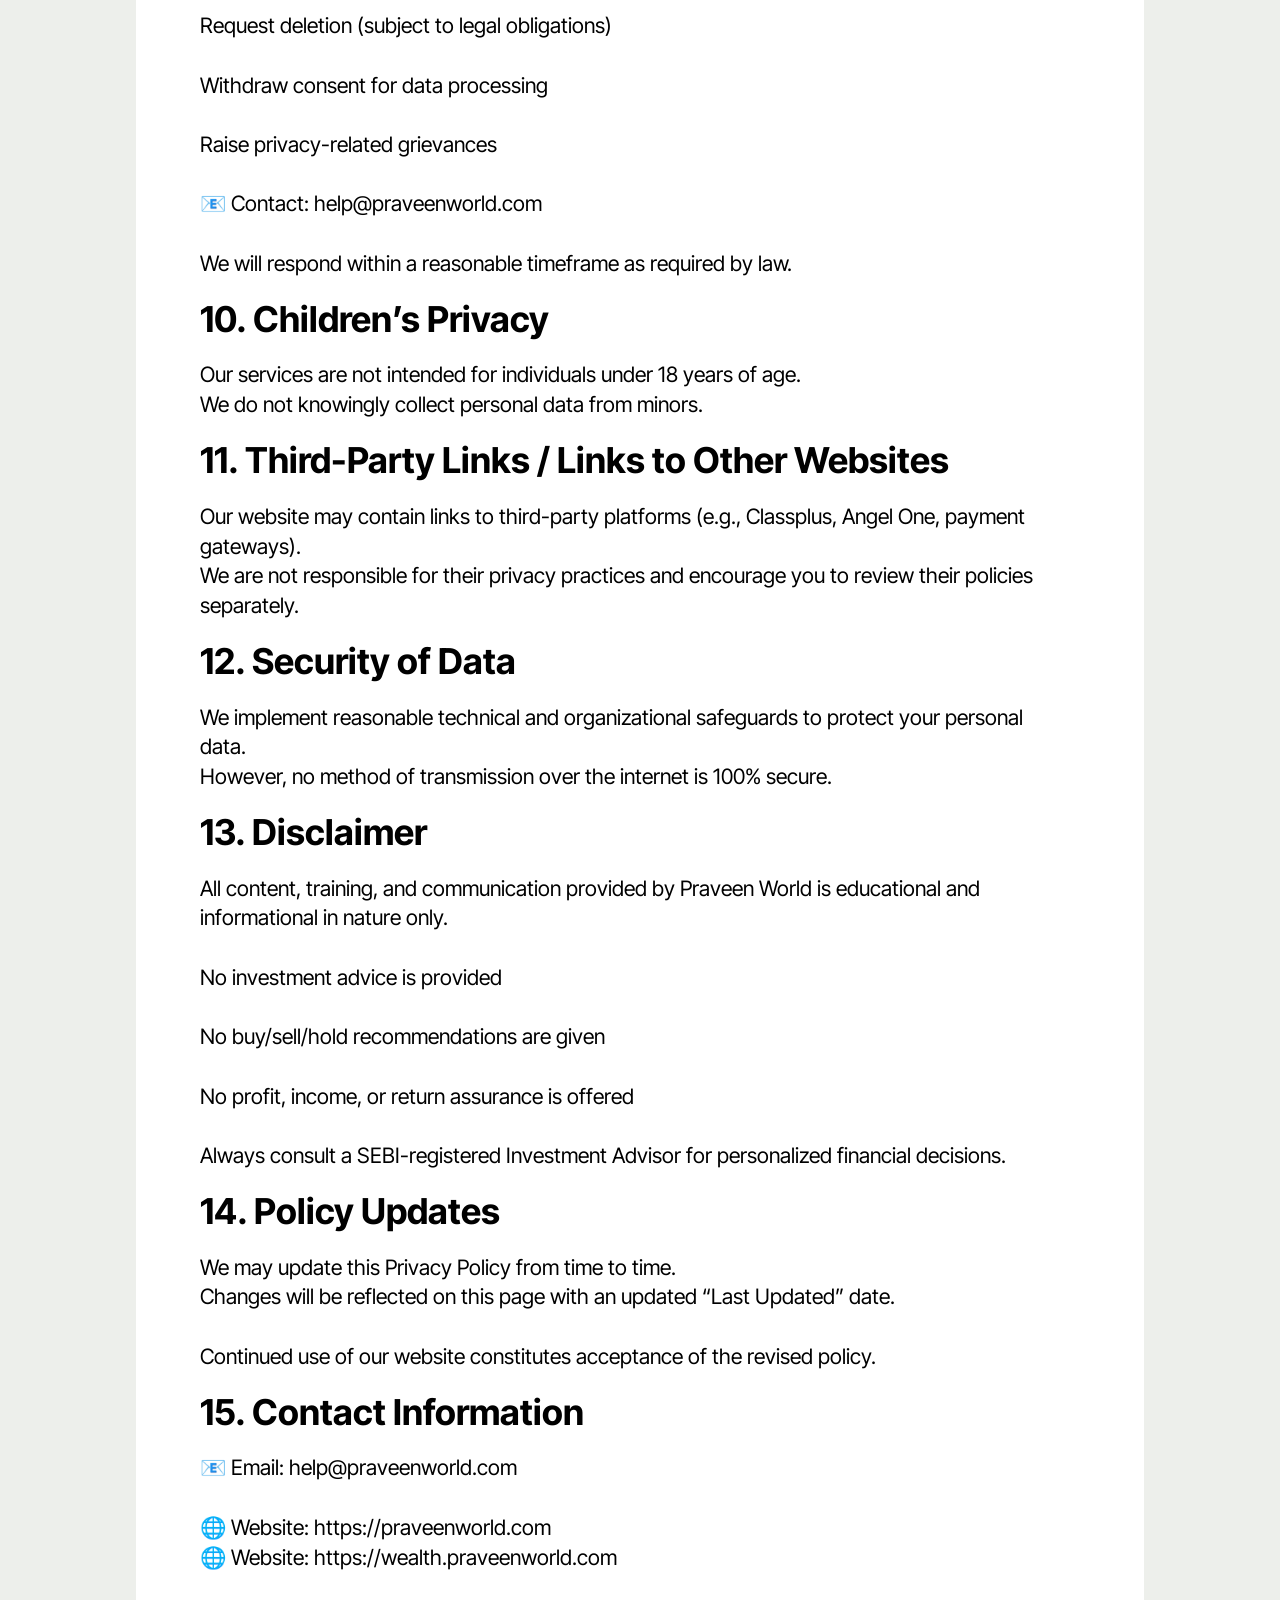
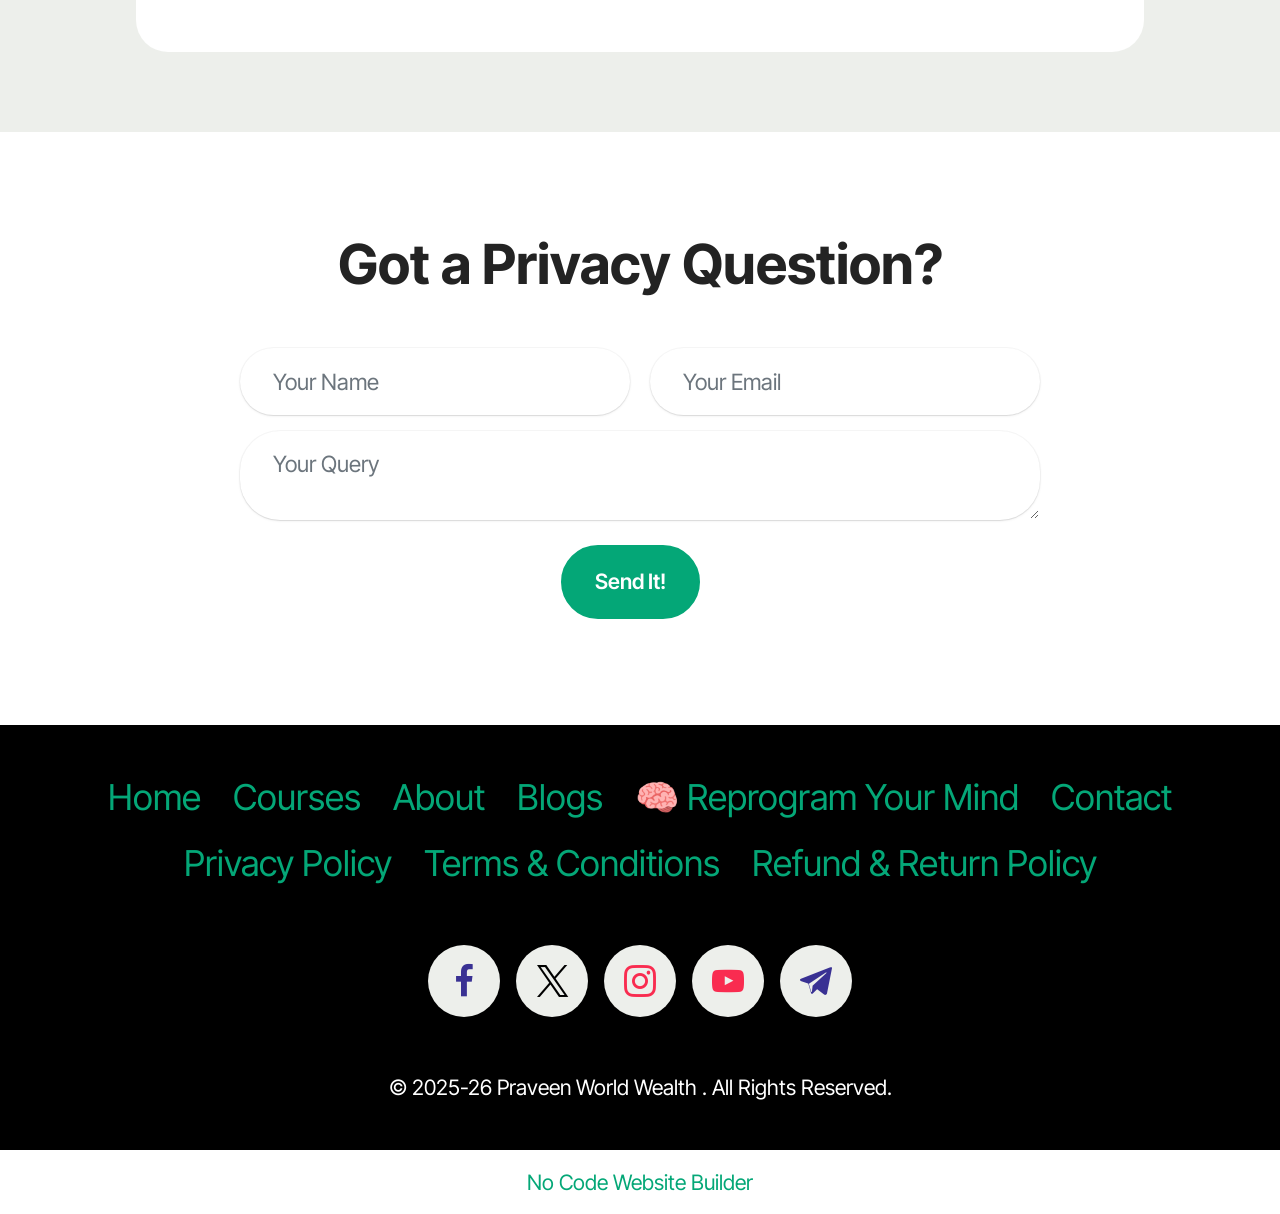
==== commit 4083581a: "gh-pages" ====
--- a/Privac & Policy.html
+++ b/Privac & Policy.html
@@ -18,7 +18,7 @@
   <link rel="stylesheet" href="assets/theme/css/style.css">
   <link rel="preload" href="https://fonts.googleapis.com/css2?family=Inter+Tight:wght@400;700&display=swap&display=swap" as="style" onload="this.onload=null;this.rel='stylesheet'">
   <noscript><link rel="stylesheet" href="https://fonts.googleapis.com/css2?family=Inter+Tight:wght@400;700&display=swap&display=swap"></noscript>
-  <link rel="preload" as="style" href="assets/mobirise/css/mbr-additional.css?v=IXjGHz"><link rel="stylesheet" href="assets/mobirise/css/mbr-additional.css?v=IXjGHz" type="text/css">
+  <link rel="preload" as="style" href="assets/mobirise/css/mbr-additional.css?v=w53LRv"><link rel="stylesheet" href="assets/mobirise/css/mbr-additional.css?v=w53LRv" type="text/css">
 
   
   
@@ -198,7 +198,7 @@
         </div>
         <div class="row justify-content-center">
             <div class="col-lg-8 mx-auto mbr-form" data-form-type="formoid">
-                <form action="https://mobirise.eu/" method="POST" class="mbr-form form-with-styler" data-form-title="Form Name"><input type="hidden" name="email" data-form-email="true" value="Mh7lDveVO/UV0M8QuUhw5Ilczx6OHMCDJaPBGRl6dU5ATmWOTcNnYlMqsmVuEcKi1p0Kjs0cf1kSwA4DK4iw36LDBHTCWQXDiKK2FIOULAqW4hdYHyb1CJEyrdy5YbKJ">
+                <form action="https://mobirise.eu/" method="POST" class="mbr-form form-with-styler" data-form-title="Form Name"><input type="hidden" name="email" data-form-email="true" value="dZyAnyMVX5piNzJF0pseW3JiLh/r58qJSNkyOtYn5rlM/qcx8LiTHLMakRZi1BDHK/lyTOhXzTIP4lyM8brOPRCrY9m6gk2YmmdYNorDEgxLTxURT1idwLBKaxoyW3k6">
                     <div class="row">
                         <div hidden="hidden" data-form-alert="" class="alert alert-success col-12">Thanks for filling out the form!</div>
                         <div hidden="hidden" data-form-alert-danger="" class="alert alert-danger col-12">
@@ -280,7 +280,7 @@
             </div>
         </div>
     </div>
-</section><section class="display-7" style="padding: 0;align-items: center;justify-content: center;flex-wrap: wrap;    align-content: center;display: flex;position: relative;height: 4rem;"><a href="https://mobiri.se/" style="flex: 1 1;height: 4rem;position: absolute;width: 100%;z-index: 1;"><img alt="" style="height: 4rem;" src="[data-uri]"></a><p style="margin: 0;text-align: center;" class="display-7">&#8204;</p><a style="z-index:1" href="https://mobirise.com/builder/ai-website-generator.html">AI Website Generator</a></section><script src="assets/bootstrap/js/bootstrap.bundle.min.js"></script>  <script src="assets/smoothscroll/smooth-scroll.js"></script>  <script src="assets/ytplayer/index.js"></script>  <script src="assets/dropdown/js/navbar-dropdown.js"></script>  <script src="assets/theme/js/script.js"></script>  <script src="assets/formoid/formoid.min.js"></script>  
+</section><section class="display-7" style="padding: 0;align-items: center;justify-content: center;flex-wrap: wrap;    align-content: center;display: flex;position: relative;height: 4rem;"><a href="https://mobiri.se/" style="flex: 1 1;height: 4rem;position: absolute;width: 100%;z-index: 1;"><img alt="" style="height: 4rem;" src="[data-uri]"></a><p style="margin: 0;text-align: center;" class="display-7">&#8204;</p><a style="z-index:1" href="https://mobirise.com/builder/no-code-website-builder.html">No Code Website Builder</a></section><script src="assets/bootstrap/js/bootstrap.bundle.min.js"></script>  <script src="assets/smoothscroll/smooth-scroll.js"></script>  <script src="assets/ytplayer/index.js"></script>  <script src="assets/dropdown/js/navbar-dropdown.js"></script>  <script src="assets/theme/js/script.js"></script>  <script src="assets/formoid/formoid.min.js"></script>  
   
   
 </body>
--- a/assets/mobirise/css/mbr-additional.css
+++ b/assets/mobirise/css/mbr-additional.css
@@ -1760,7 +1760,7 @@
 }
 .cid-ve38udxQxV {
   padding-top: 1rem;
-  padding-bottom: 0rem;
+  padding-bottom: 1rem;
   background-color: #edefeb;
 }
 .cid-ve38udxQxV .mbr-fallback-image.disabled {
--- a/assets/mobirise/css/mbr-additional.css
+++ b/assets/mobirise/css/mbr-additional.css
@@ -1760,7 +1760,7 @@
 }
 .cid-ve38udxQxV {
   padding-top: 1rem;
-  padding-bottom: 0rem;
+  padding-bottom: 1rem;
   background-color: #edefeb;
 }
 .cid-ve38udxQxV .mbr-fallback-image.disabled {
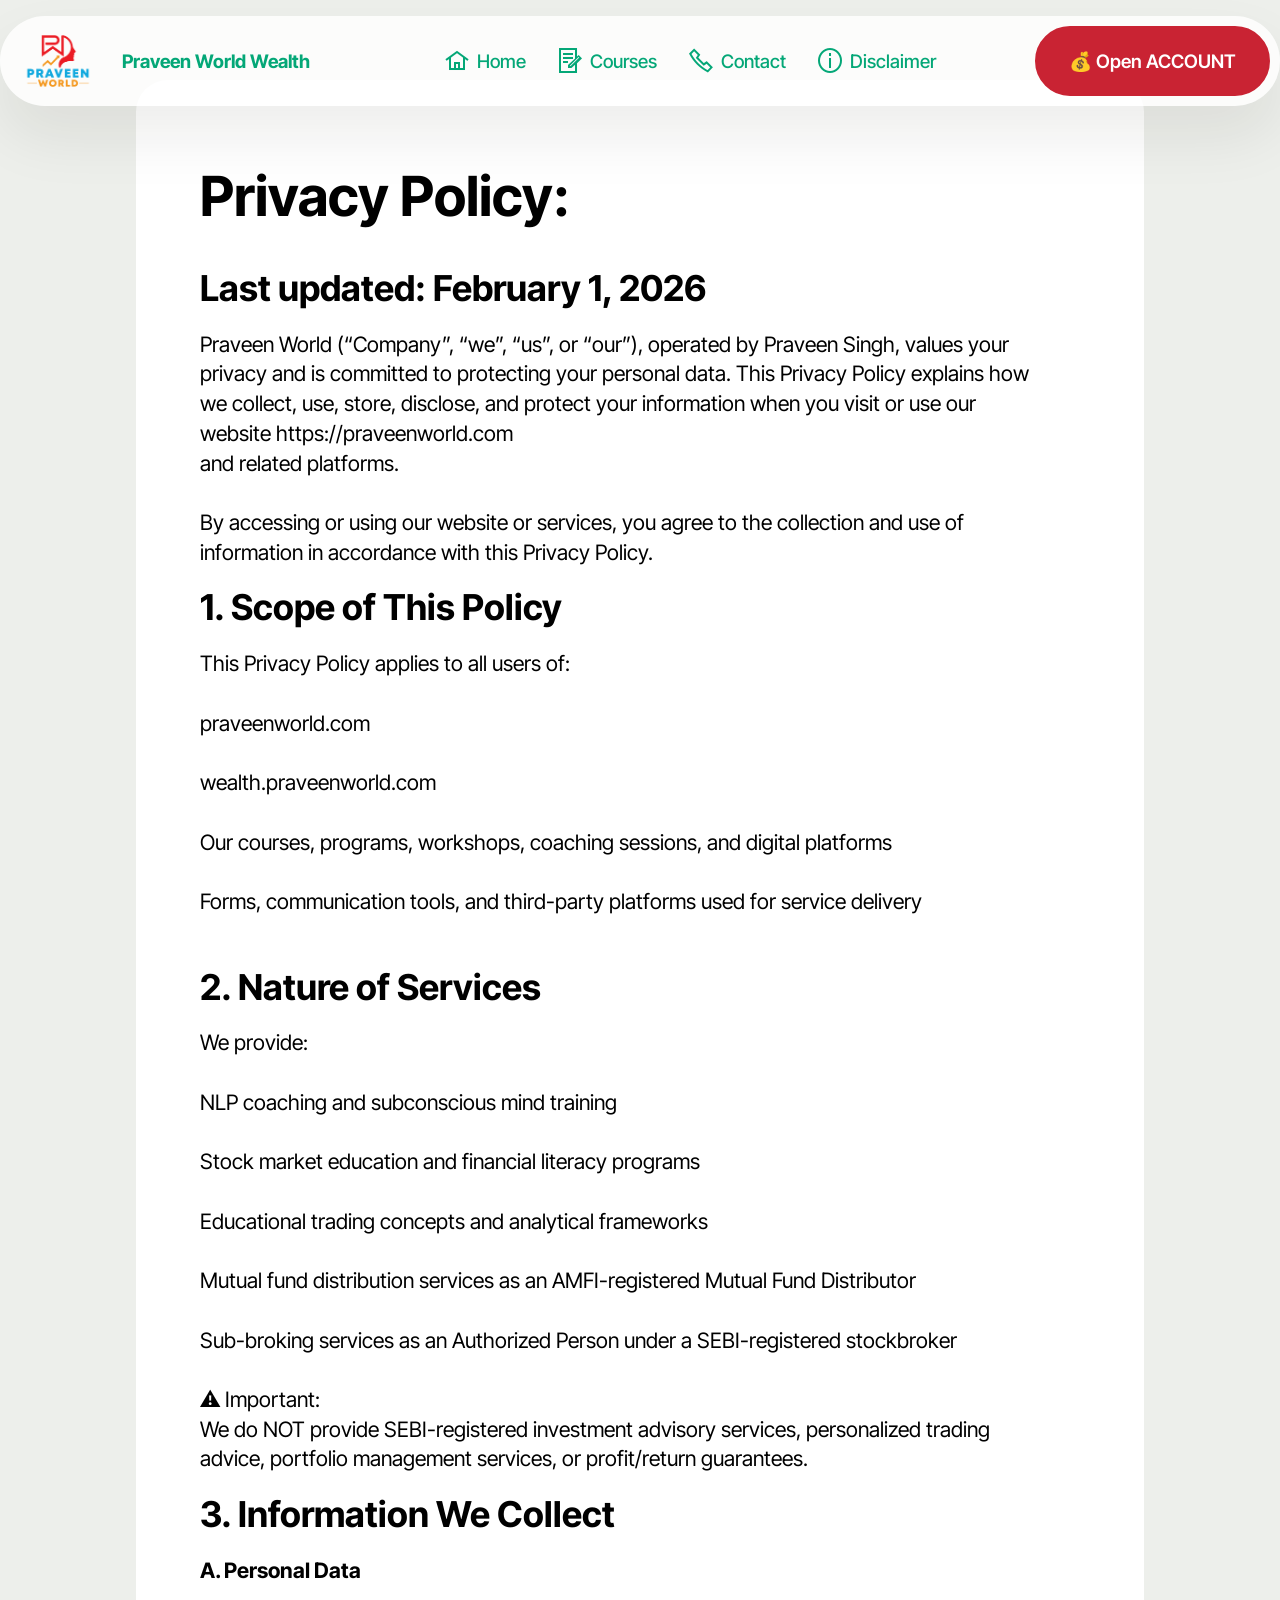
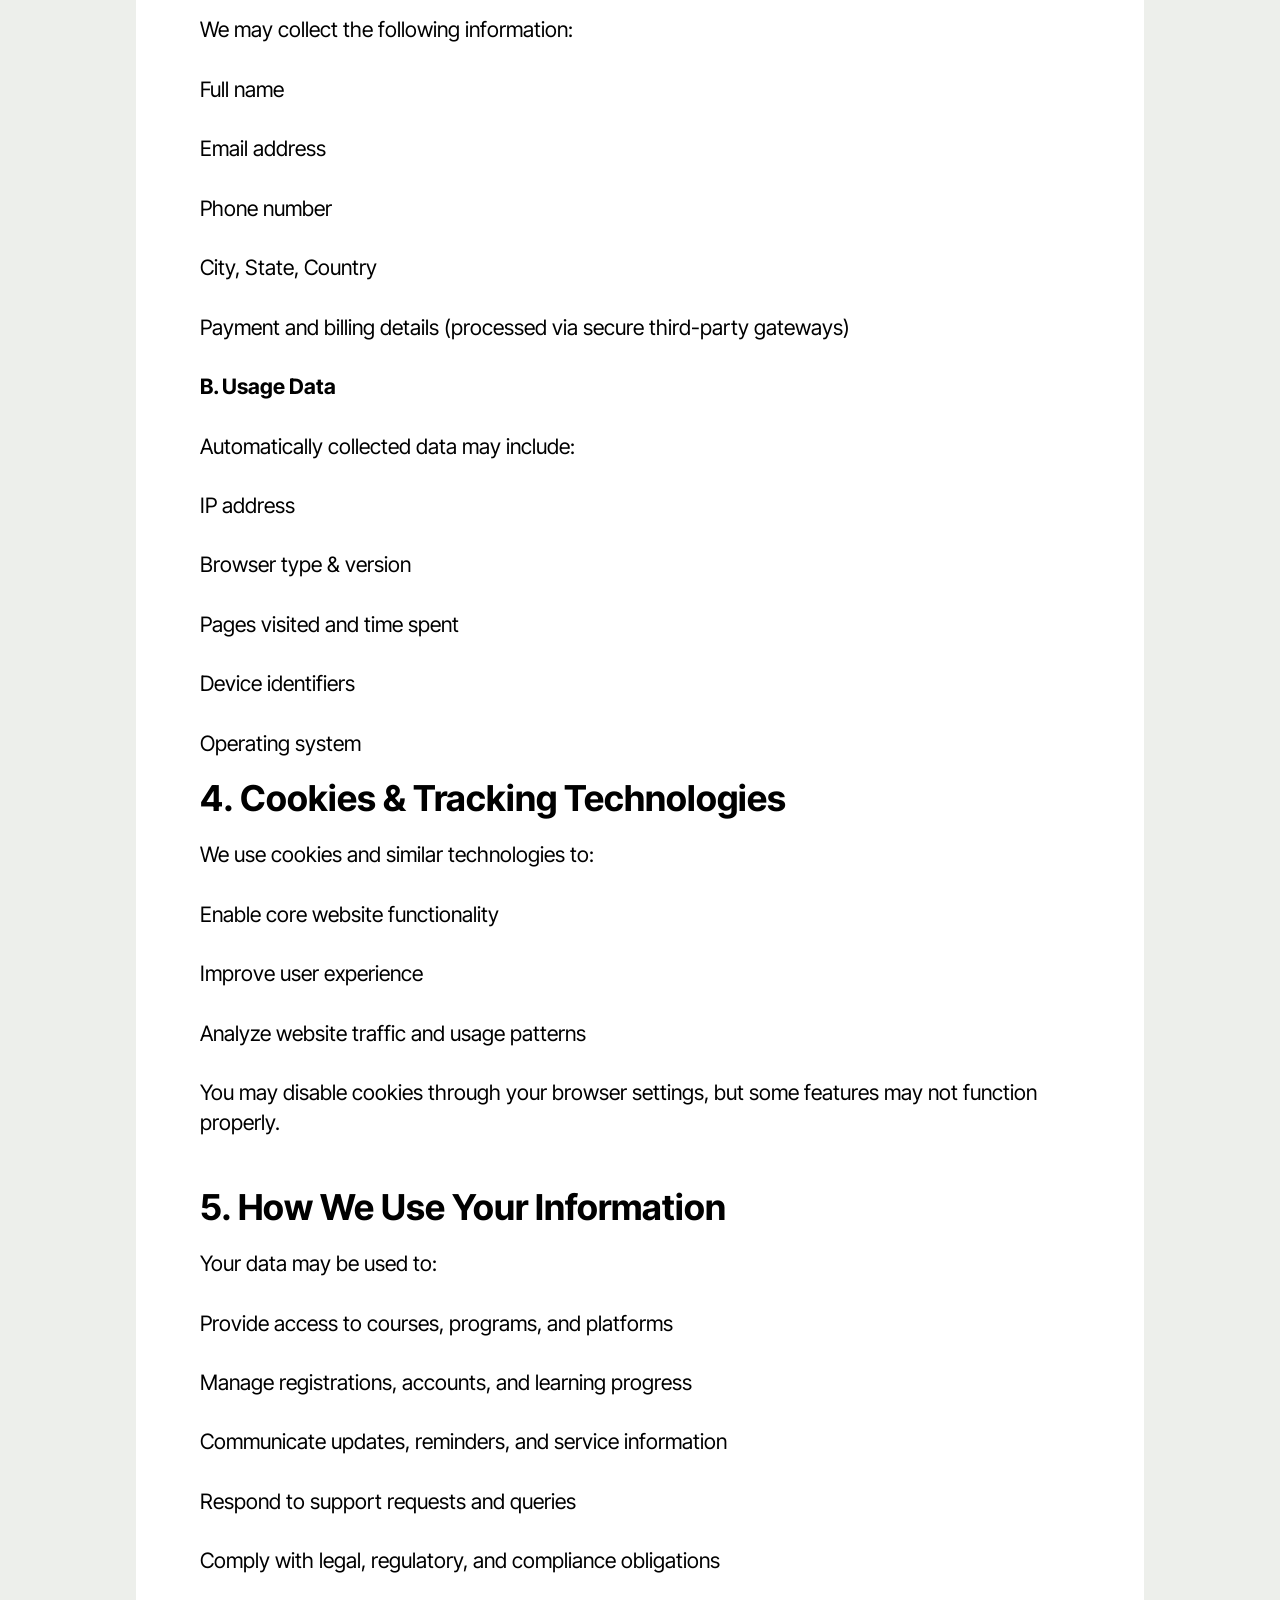
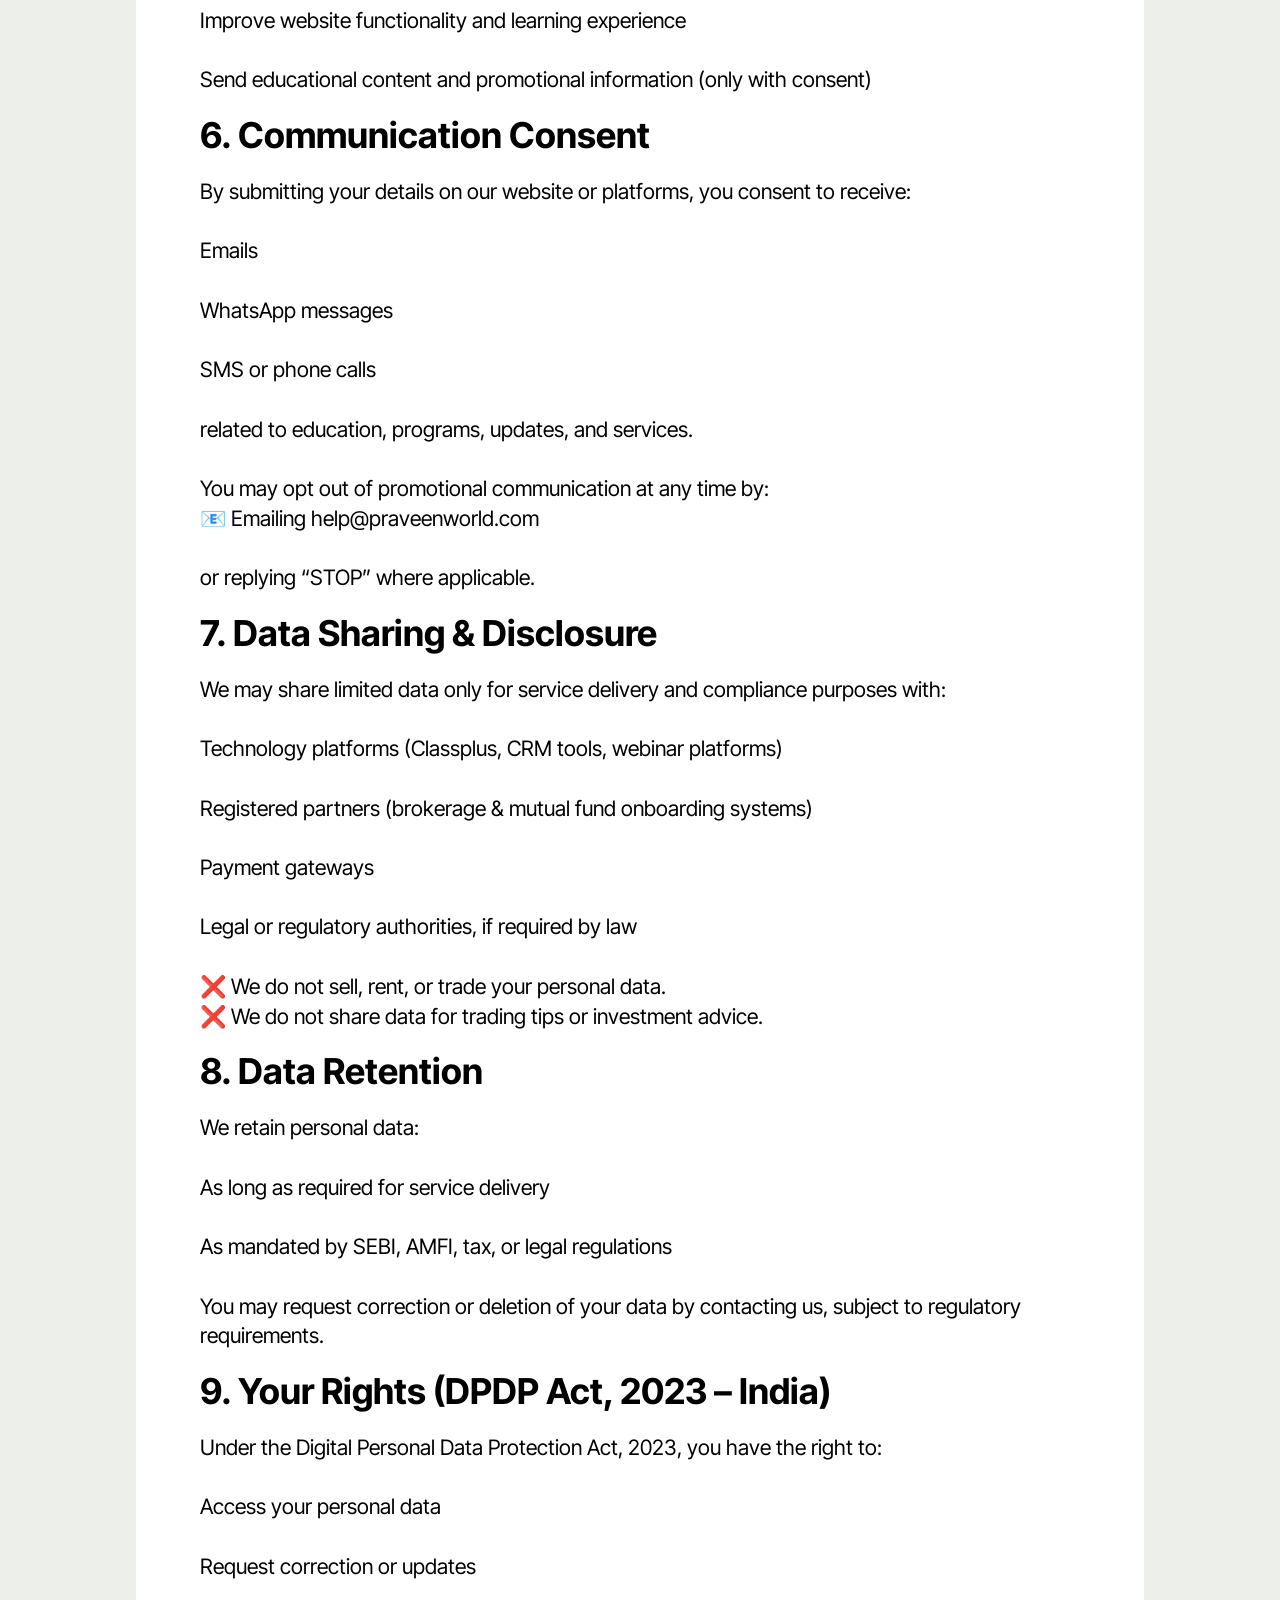
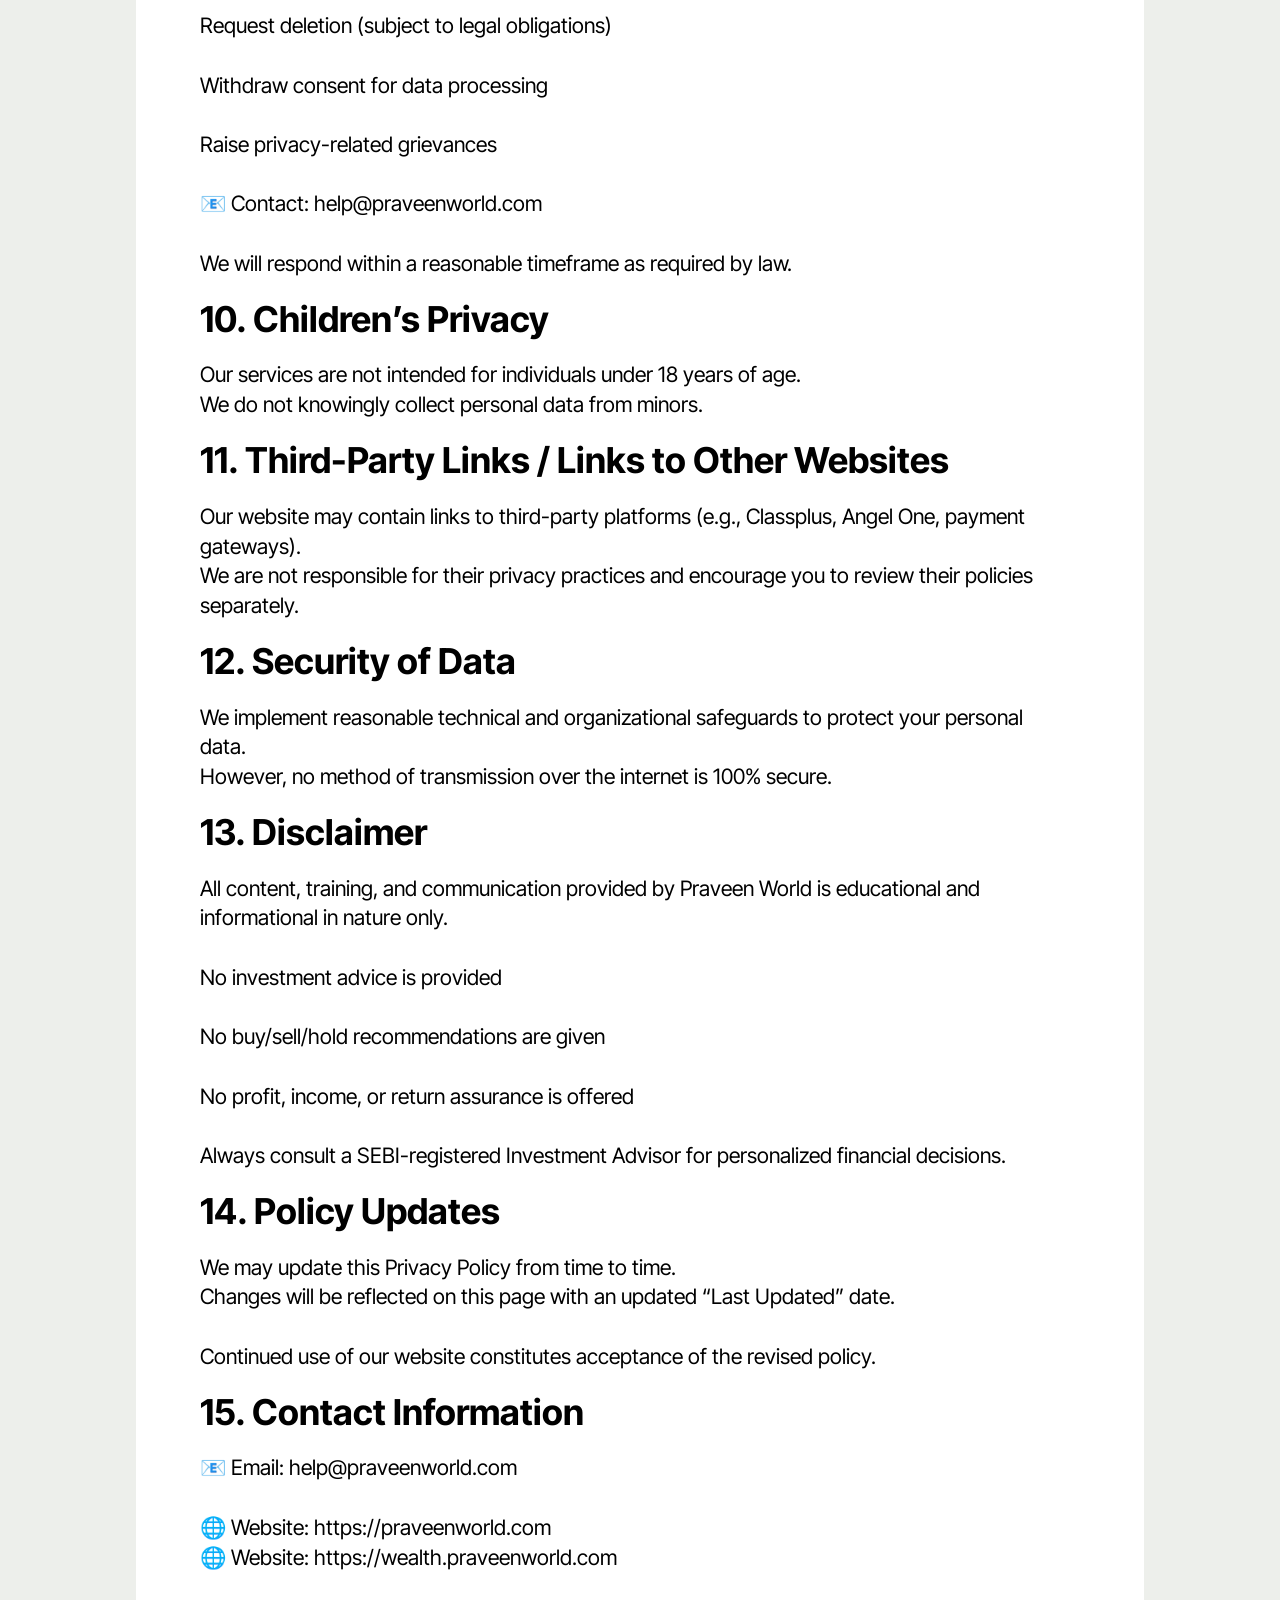
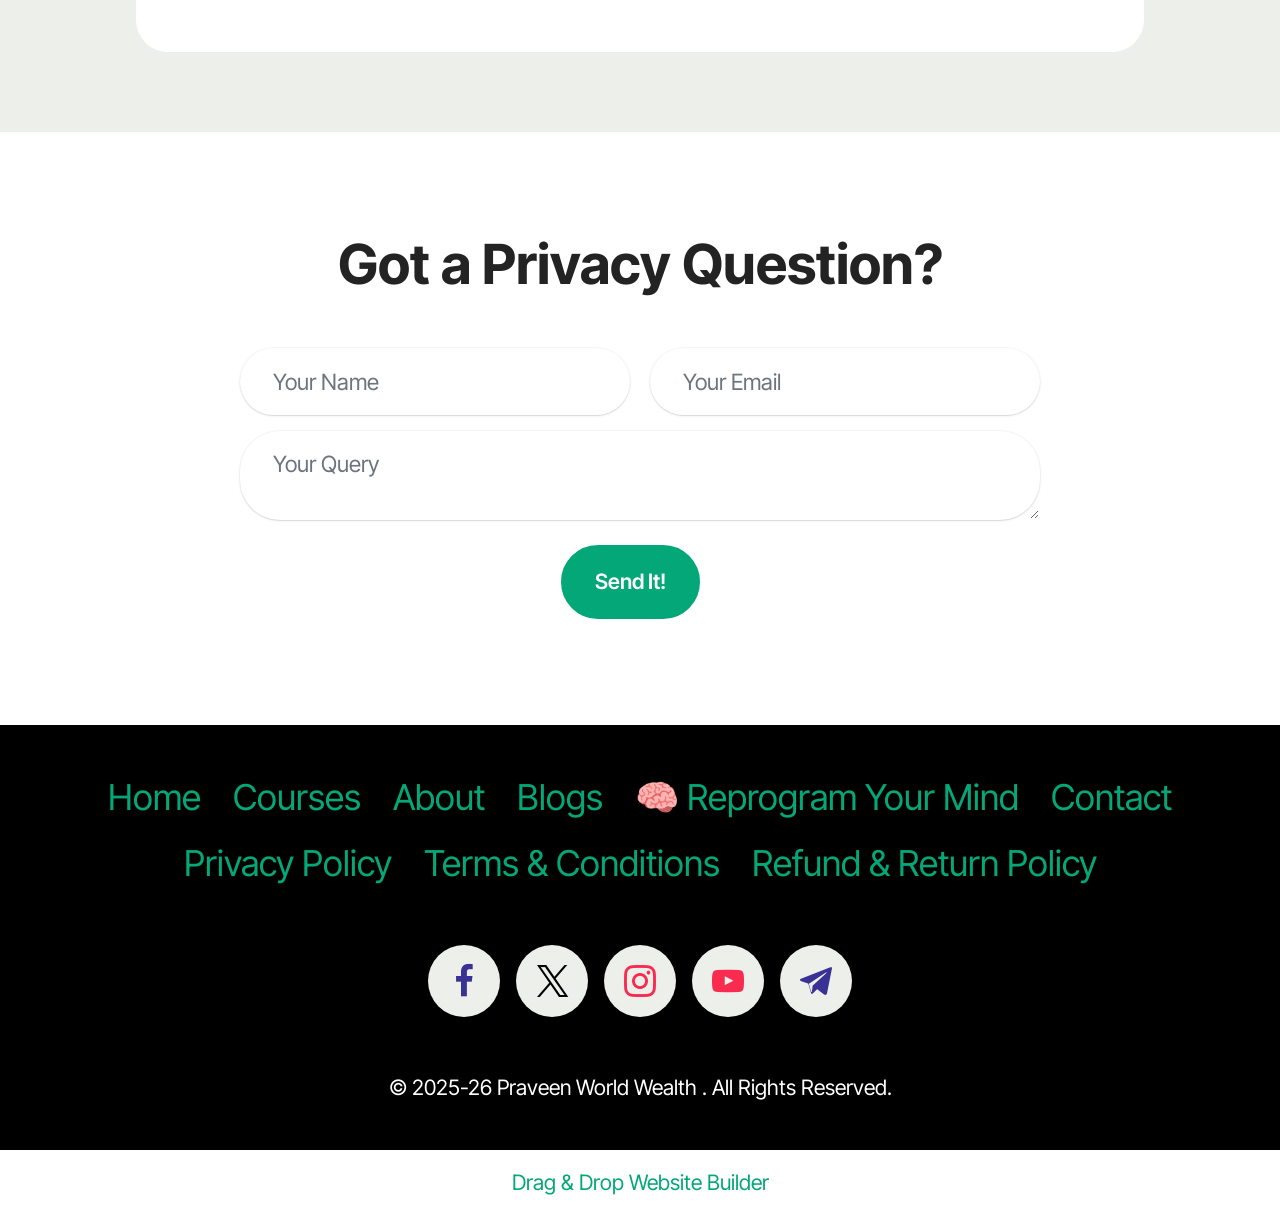
==== commit 11b172de: "gh-pages" ====
--- a/Privac & Policy.html
+++ b/Privac & Policy.html
@@ -7,10 +7,12 @@
   <meta name="generator" content="Mobirise v6.1.12, mobirise.com">
   <meta name="viewport" content="width=device-width, initial-scale=1, minimum-scale=1">
   <link rel="shortcut icon" href="assets/images/logo-praveen-world-206x155.png" type="image/x-icon">
-  <meta name="description" content="">
-  
-  
-  <title>Privacy & Policy</title>
+  <meta name="description" content="Praveen World Wealth Privacy Policy — Learn how 
+we collect, use & protect your personal data. 
+SEBI & AMFI compliant. DPDP Act 2023 India.">
+  
+  
+  <title>Privacy Policy | Praveen World Wealth</title>
   <link rel="stylesheet" href="assets/web/assets/mobirise-icons2/mobirise2.css">
   <link rel="stylesheet" href="assets/bootstrap/css/bootstrap.min.css">
   <link rel="stylesheet" href="assets/dropdown/css/style.css">
@@ -18,7 +20,7 @@
   <link rel="stylesheet" href="assets/theme/css/style.css">
   <link rel="preload" href="https://fonts.googleapis.com/css2?family=Inter+Tight:wght@400;700&display=swap&display=swap" as="style" onload="this.onload=null;this.rel='stylesheet'">
   <noscript><link rel="stylesheet" href="https://fonts.googleapis.com/css2?family=Inter+Tight:wght@400;700&display=swap&display=swap"></noscript>
-  <link rel="preload" as="style" href="assets/mobirise/css/mbr-additional.css?v=w53LRv"><link rel="stylesheet" href="assets/mobirise/css/mbr-additional.css?v=w53LRv" type="text/css">
+  <link rel="preload" as="style" href="assets/mobirise/css/mbr-additional.css?v=UhVyZQ"><link rel="stylesheet" href="assets/mobirise/css/mbr-additional.css?v=UhVyZQ" type="text/css">
 
   
   
@@ -198,7 +200,7 @@
         </div>
         <div class="row justify-content-center">
             <div class="col-lg-8 mx-auto mbr-form" data-form-type="formoid">
-                <form action="https://mobirise.eu/" method="POST" class="mbr-form form-with-styler" data-form-title="Form Name"><input type="hidden" name="email" data-form-email="true" value="dZyAnyMVX5piNzJF0pseW3JiLh/r58qJSNkyOtYn5rlM/qcx8LiTHLMakRZi1BDHK/lyTOhXzTIP4lyM8brOPRCrY9m6gk2YmmdYNorDEgxLTxURT1idwLBKaxoyW3k6">
+                <form action="https://mobirise.eu/" method="POST" class="mbr-form form-with-styler" data-form-title="Form Name"><input type="hidden" name="email" data-form-email="true" value="L4IcpcenlGCeArmLLr5SjNz4AIdnk2Jc1+i7R5GTTym5Aqn6uX7/mQDTzb2Nw4lIdf9ZVtV4ZAQSo4PAMVtN9vFq/AMCplyBNBMV9NhzwoDxM3aCCusnD16l6idhbP2Q">
                     <div class="row">
                         <div hidden="hidden" data-form-alert="" class="alert alert-success col-12">Thanks for filling out the form!</div>
                         <div hidden="hidden" data-form-alert-danger="" class="alert alert-danger col-12">
@@ -280,7 +282,7 @@
             </div>
         </div>
     </div>
-</section><section class="display-7" style="padding: 0;align-items: center;justify-content: center;flex-wrap: wrap;    align-content: center;display: flex;position: relative;height: 4rem;"><a href="https://mobiri.se/" style="flex: 1 1;height: 4rem;position: absolute;width: 100%;z-index: 1;"><img alt="" style="height: 4rem;" src="[data-uri]"></a><p style="margin: 0;text-align: center;" class="display-7">&#8204;</p><a style="z-index:1" href="https://mobirise.com/builder/no-code-website-builder.html">No Code Website Builder</a></section><script src="assets/bootstrap/js/bootstrap.bundle.min.js"></script>  <script src="assets/smoothscroll/smooth-scroll.js"></script>  <script src="assets/ytplayer/index.js"></script>  <script src="assets/dropdown/js/navbar-dropdown.js"></script>  <script src="assets/theme/js/script.js"></script>  <script src="assets/formoid/formoid.min.js"></script>  
+</section><section class="display-7" style="padding: 0;align-items: center;justify-content: center;flex-wrap: wrap;    align-content: center;display: flex;position: relative;height: 4rem;"><a href="https://mobiri.se/" style="flex: 1 1;height: 4rem;position: absolute;width: 100%;z-index: 1;"><img alt="" style="height: 4rem;" src="[data-uri]"></a><p style="margin: 0;text-align: center;" class="display-7">&#8204;</p><a style="z-index:1" href="https://mobirise.com/drag-drop-website-builder.html">Drag & Drop Website Builder</a></section><script src="assets/bootstrap/js/bootstrap.bundle.min.js"></script>  <script src="assets/smoothscroll/smooth-scroll.js"></script>  <script src="assets/ytplayer/index.js"></script>  <script src="assets/dropdown/js/navbar-dropdown.js"></script>  <script src="assets/theme/js/script.js"></script>  <script src="assets/formoid/formoid.min.js"></script>  
   
   
 </body>
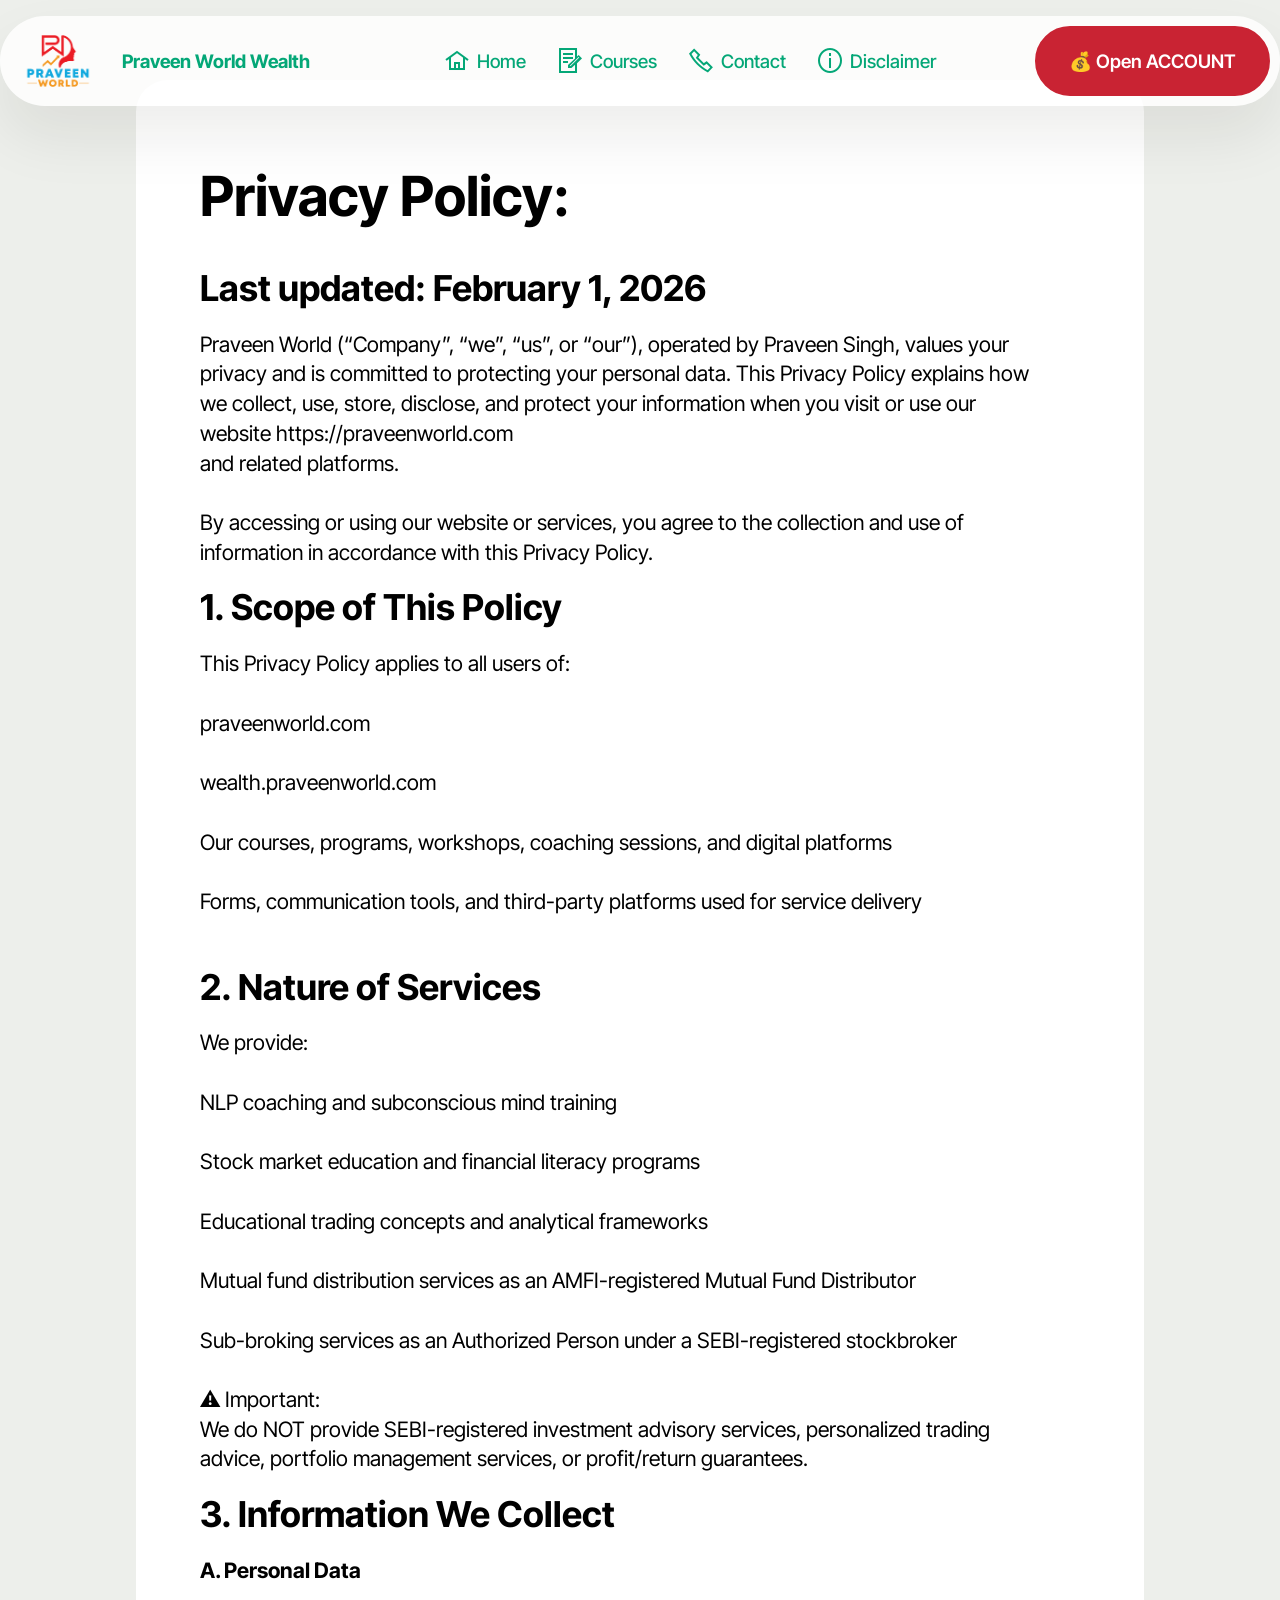
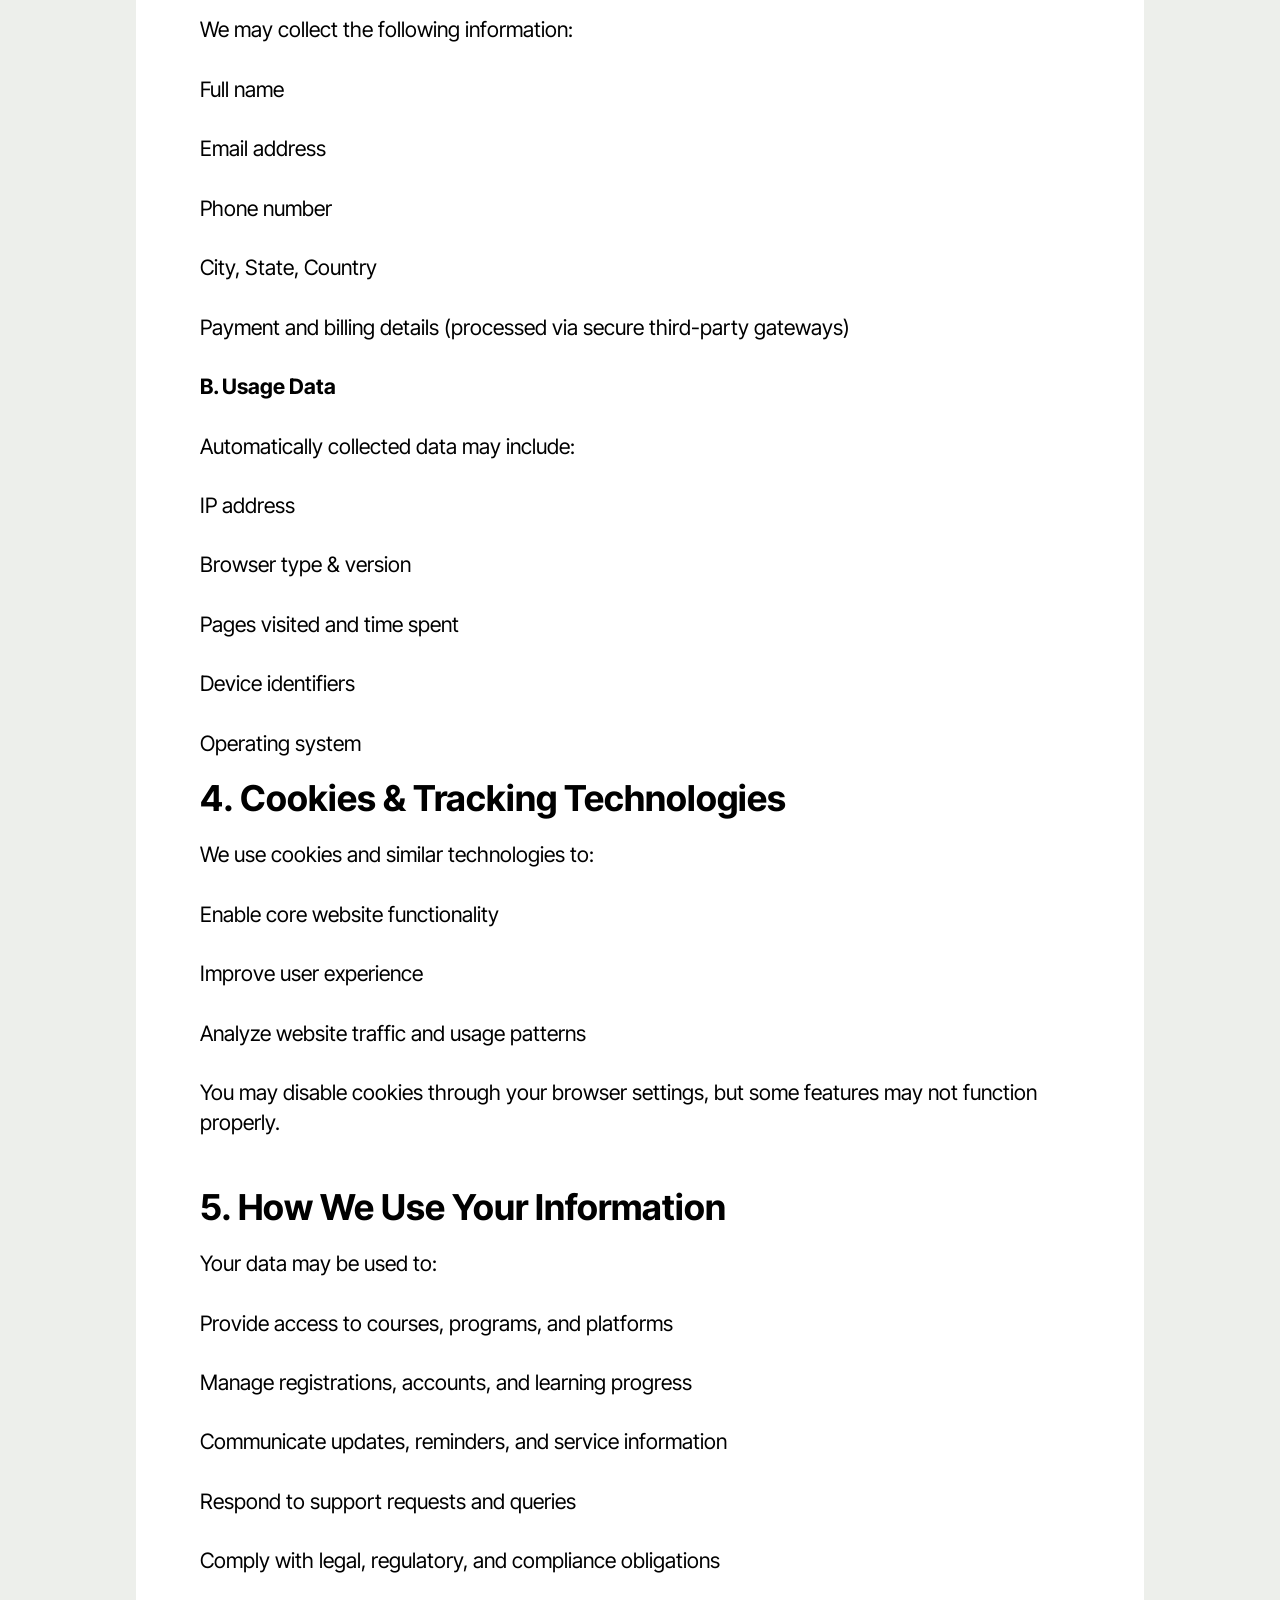
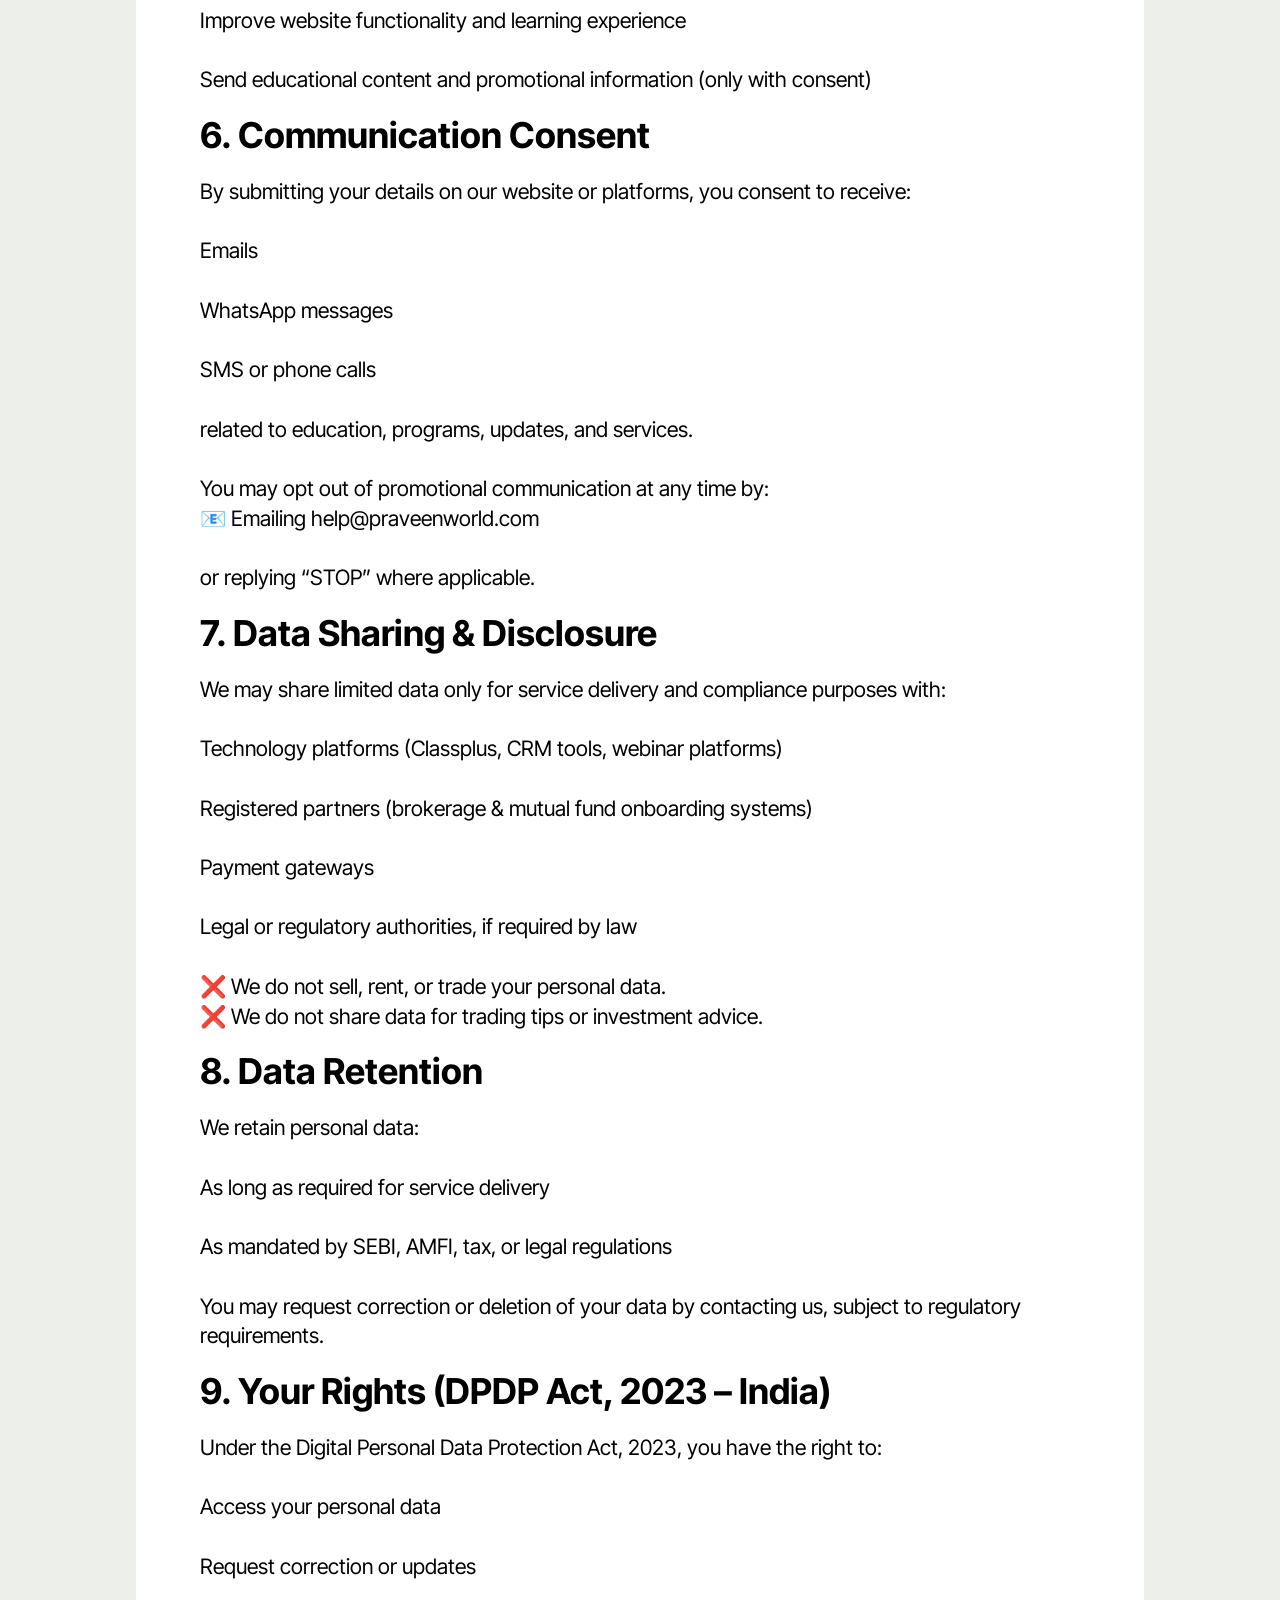
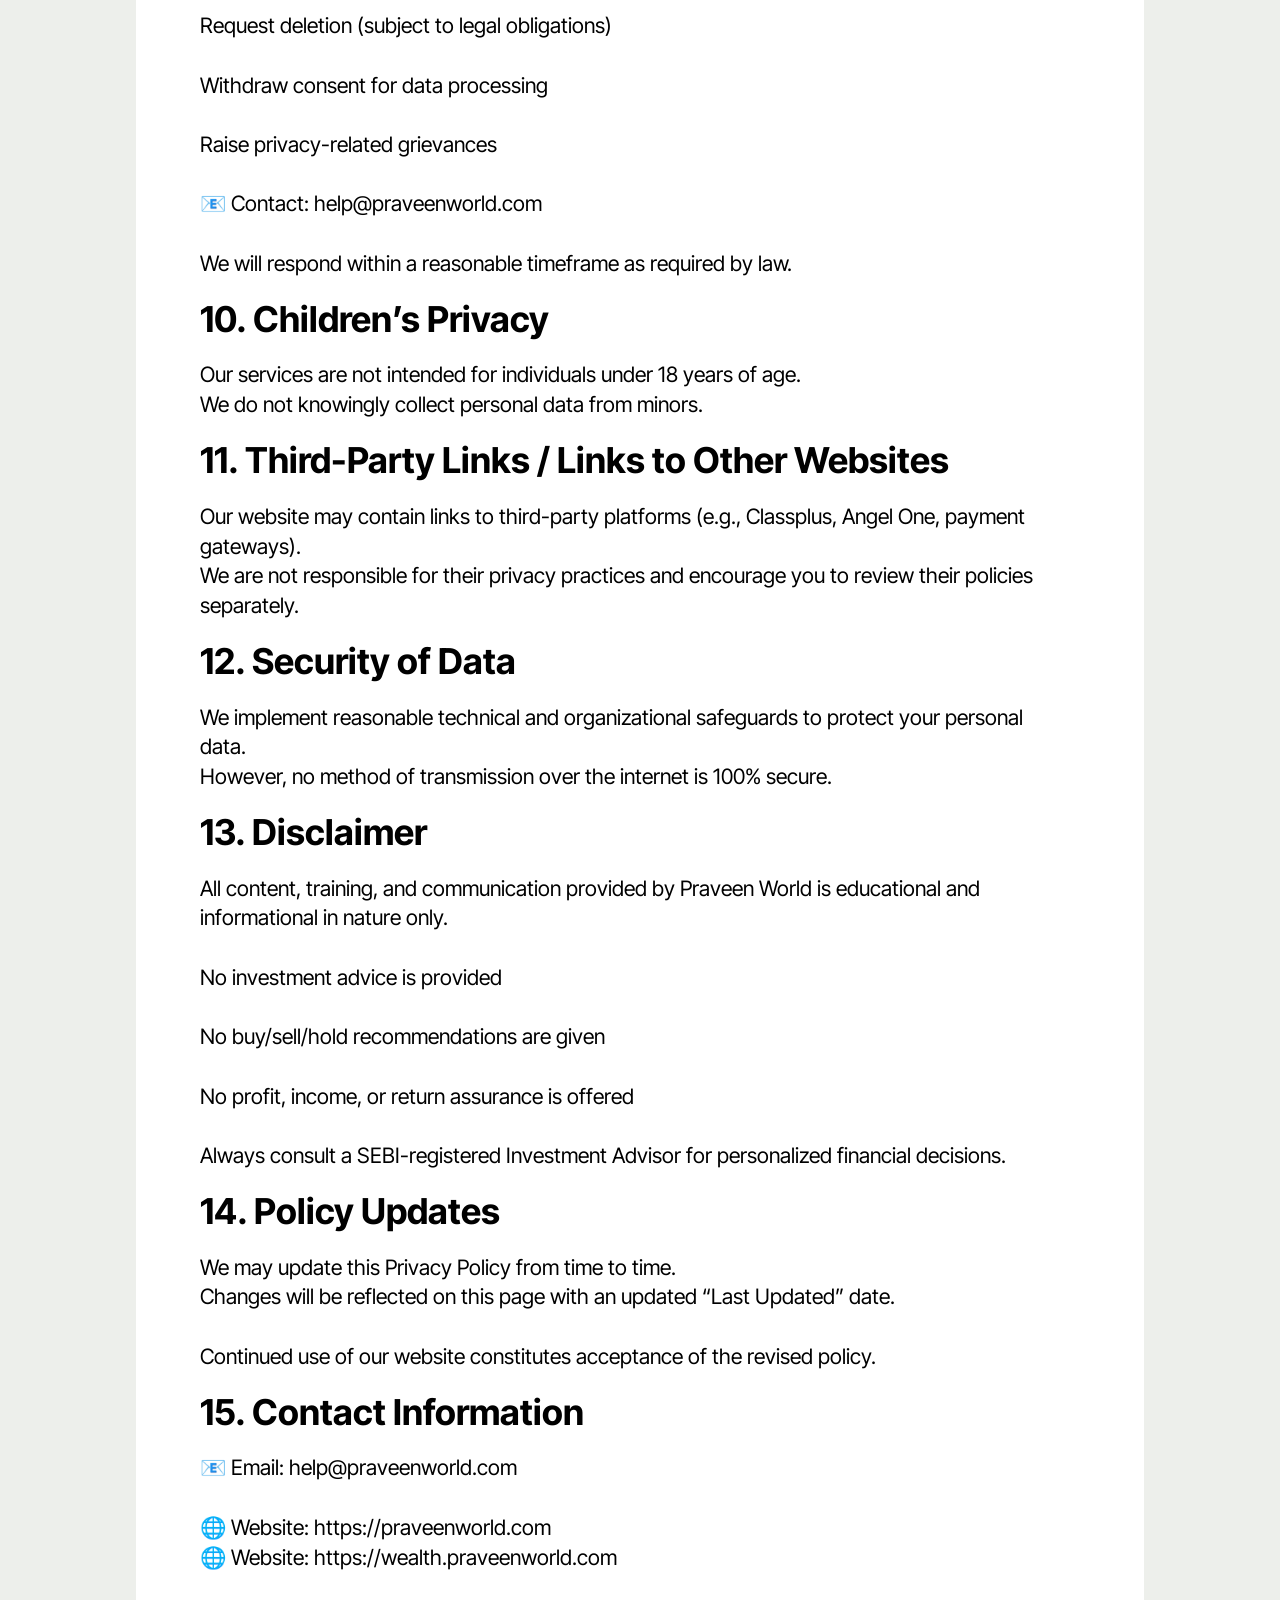
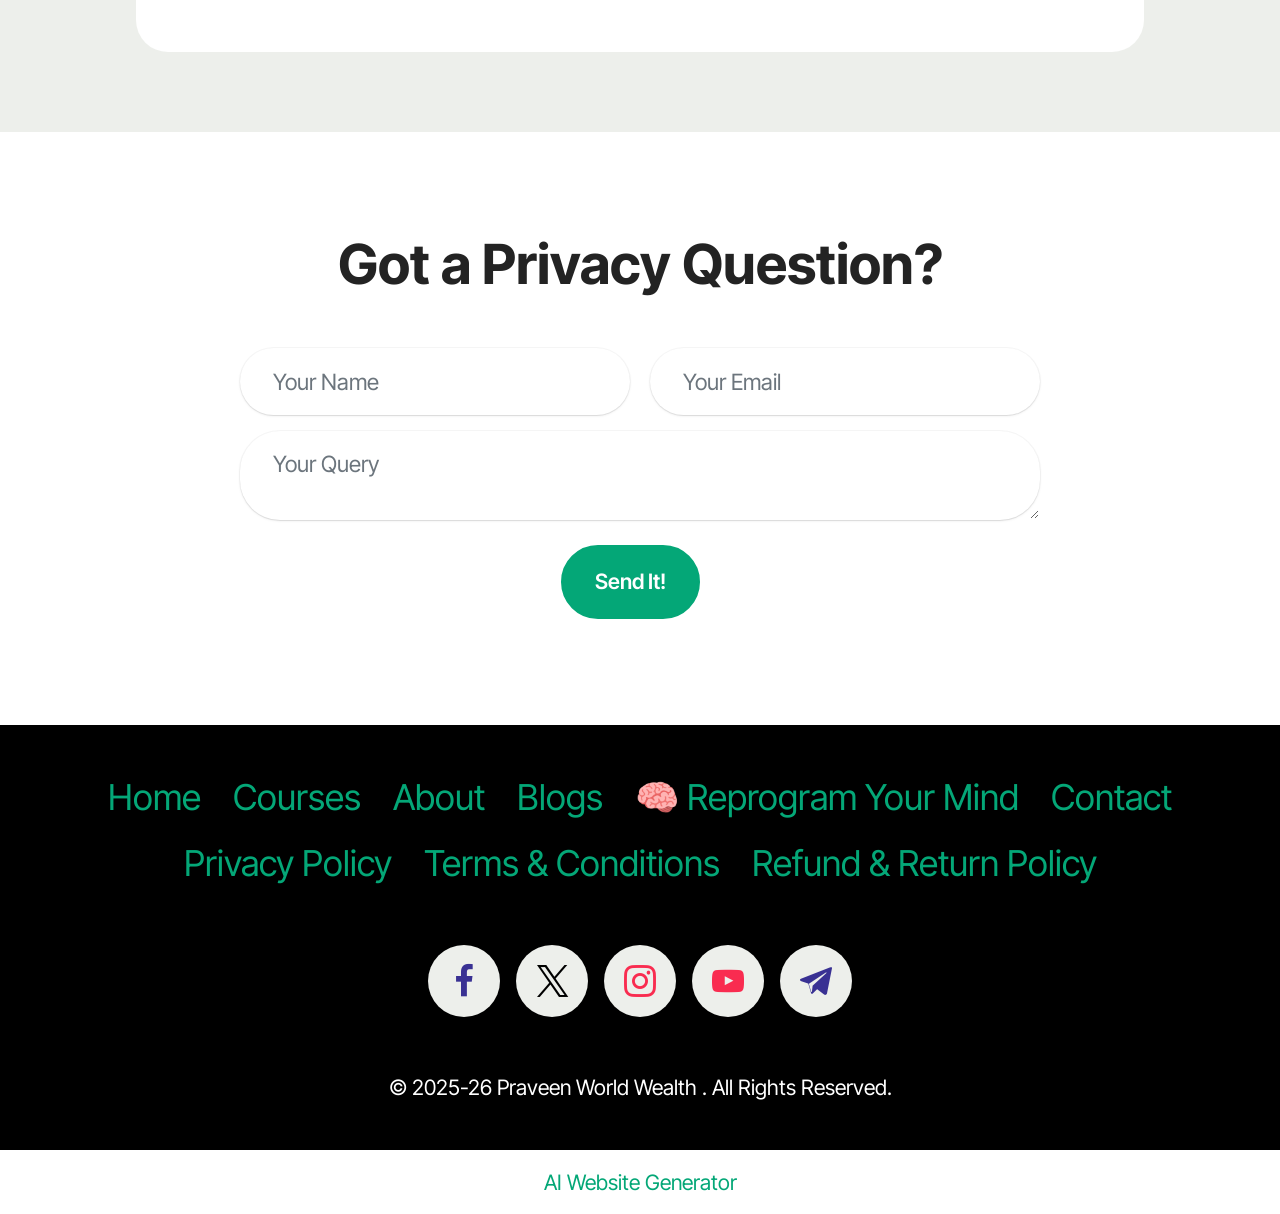
==== commit 3920aefe: "gh-pages" ====
--- a/Privac & Policy.html
+++ b/Privac & Policy.html
@@ -20,7 +20,7 @@
   <link rel="stylesheet" href="assets/theme/css/style.css">
   <link rel="preload" href="https://fonts.googleapis.com/css2?family=Inter+Tight:wght@400;700&display=swap&display=swap" as="style" onload="this.onload=null;this.rel='stylesheet'">
   <noscript><link rel="stylesheet" href="https://fonts.googleapis.com/css2?family=Inter+Tight:wght@400;700&display=swap&display=swap"></noscript>
-  <link rel="preload" as="style" href="assets/mobirise/css/mbr-additional.css?v=UhVyZQ"><link rel="stylesheet" href="assets/mobirise/css/mbr-additional.css?v=UhVyZQ" type="text/css">
+  <link rel="preload" as="style" href="assets/mobirise/css/mbr-additional.css?v=RxlyAS"><link rel="stylesheet" href="assets/mobirise/css/mbr-additional.css?v=RxlyAS" type="text/css">
 
   
   
@@ -200,7 +200,7 @@
         </div>
         <div class="row justify-content-center">
             <div class="col-lg-8 mx-auto mbr-form" data-form-type="formoid">
-                <form action="https://mobirise.eu/" method="POST" class="mbr-form form-with-styler" data-form-title="Form Name"><input type="hidden" name="email" data-form-email="true" value="L4IcpcenlGCeArmLLr5SjNz4AIdnk2Jc1+i7R5GTTym5Aqn6uX7/mQDTzb2Nw4lIdf9ZVtV4ZAQSo4PAMVtN9vFq/AMCplyBNBMV9NhzwoDxM3aCCusnD16l6idhbP2Q">
+                <form action="https://mobirise.eu/" method="POST" class="mbr-form form-with-styler" data-form-title="Form Name"><input type="hidden" name="email" data-form-email="true" value="uPEtcylsJMKuRpH6Izt3BkkOHKz16WsYFTQQcV8O8VuSIqhyYsiOFXYp5GCI2jJfNK6V08IGEuFUhHXXBYTNx0K8YNG/6PhgQnanYHM0cj4NC6v1MihDlrfwps2IdA9U">
                     <div class="row">
                         <div hidden="hidden" data-form-alert="" class="alert alert-success col-12">Thanks for filling out the form!</div>
                         <div hidden="hidden" data-form-alert-danger="" class="alert alert-danger col-12">
@@ -282,7 +282,7 @@
             </div>
         </div>
     </div>
-</section><section class="display-7" style="padding: 0;align-items: center;justify-content: center;flex-wrap: wrap;    align-content: center;display: flex;position: relative;height: 4rem;"><a href="https://mobiri.se/" style="flex: 1 1;height: 4rem;position: absolute;width: 100%;z-index: 1;"><img alt="" style="height: 4rem;" src="[data-uri]"></a><p style="margin: 0;text-align: center;" class="display-7">&#8204;</p><a style="z-index:1" href="https://mobirise.com/drag-drop-website-builder.html">Drag & Drop Website Builder</a></section><script src="assets/bootstrap/js/bootstrap.bundle.min.js"></script>  <script src="assets/smoothscroll/smooth-scroll.js"></script>  <script src="assets/ytplayer/index.js"></script>  <script src="assets/dropdown/js/navbar-dropdown.js"></script>  <script src="assets/theme/js/script.js"></script>  <script src="assets/formoid/formoid.min.js"></script>  
+</section><section class="display-7" style="padding: 0;align-items: center;justify-content: center;flex-wrap: wrap;    align-content: center;display: flex;position: relative;height: 4rem;"><a href="https://mobiri.se/" style="flex: 1 1;height: 4rem;position: absolute;width: 100%;z-index: 1;"><img alt="" style="height: 4rem;" src="[data-uri]"></a><p style="margin: 0;text-align: center;" class="display-7">&#8204;</p><a style="z-index:1" href="https://mobirise.com/builder/ai-website-generator.html">AI Website Generator</a></section><script src="assets/bootstrap/js/bootstrap.bundle.min.js"></script>  <script src="assets/smoothscroll/smooth-scroll.js"></script>  <script src="assets/ytplayer/index.js"></script>  <script src="assets/dropdown/js/navbar-dropdown.js"></script>  <script src="assets/theme/js/script.js"></script>  <script src="assets/formoid/formoid.min.js"></script>  
   
   
 </body>
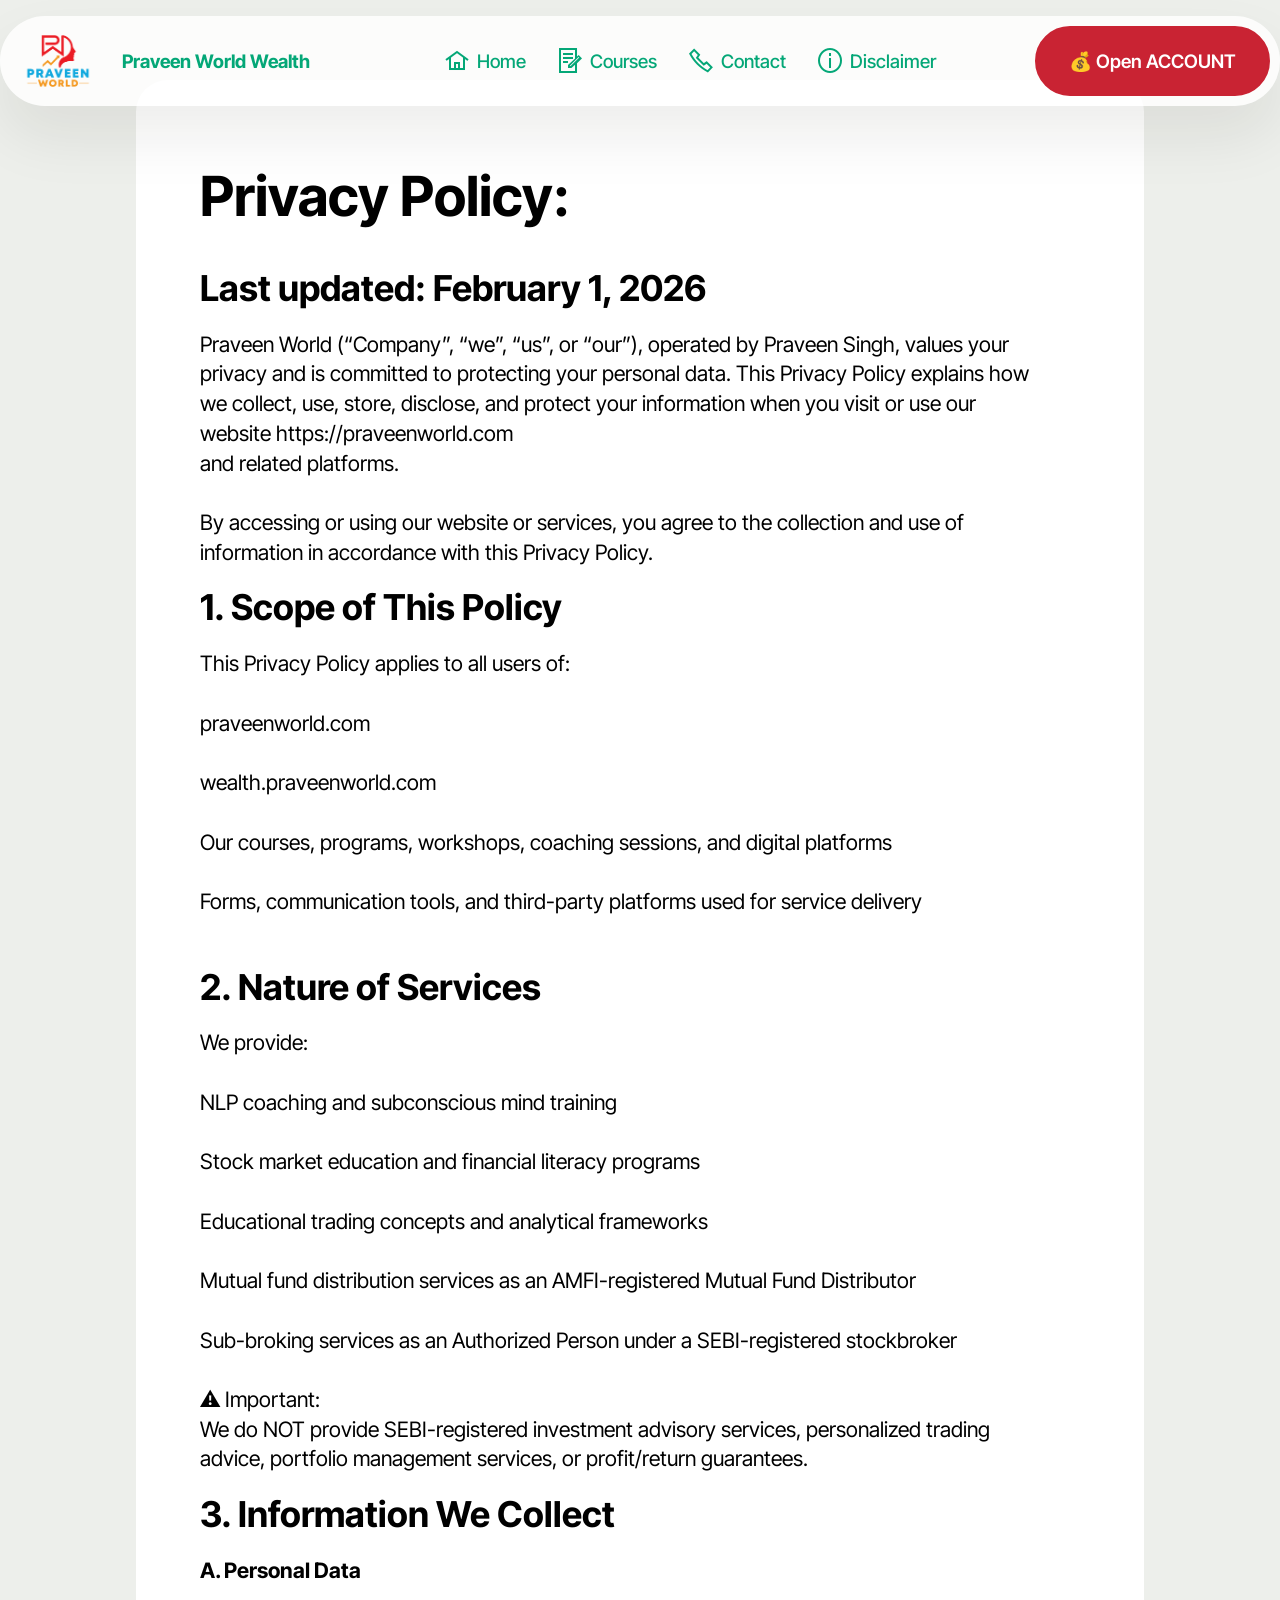
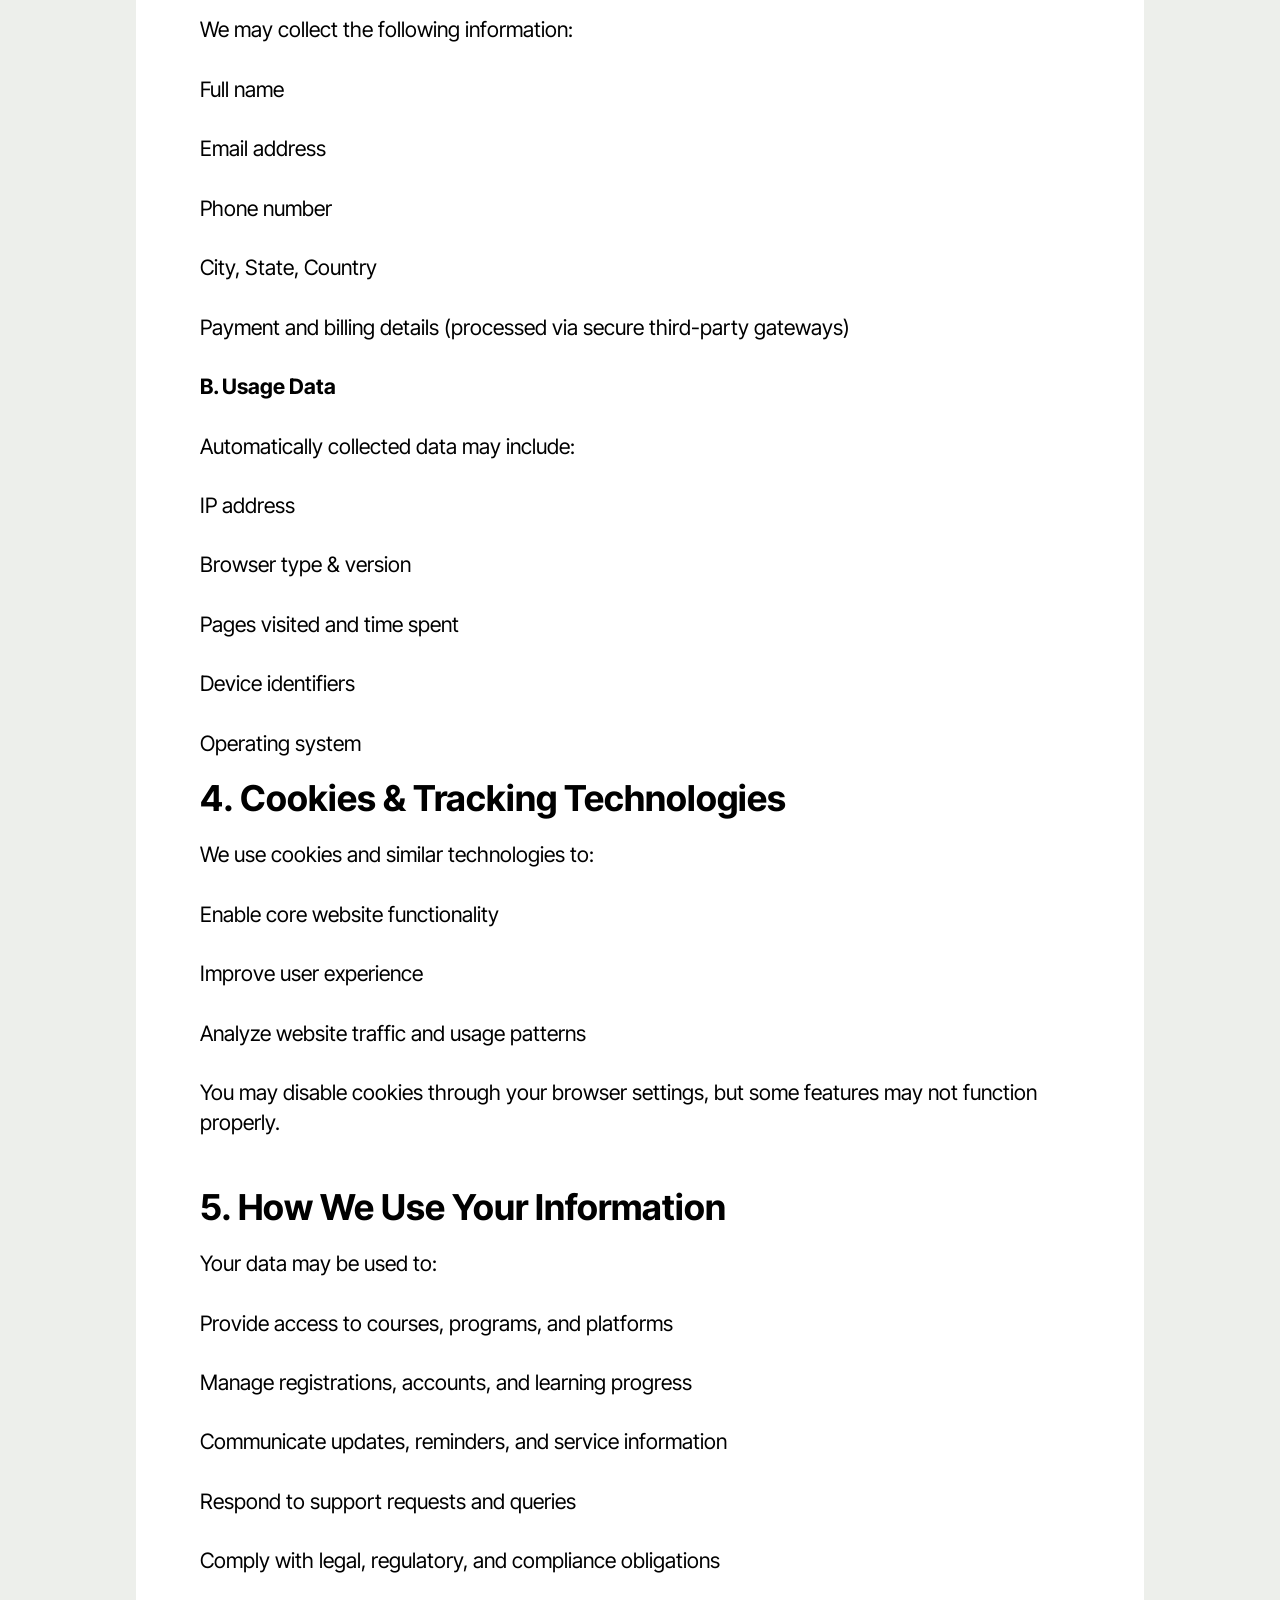
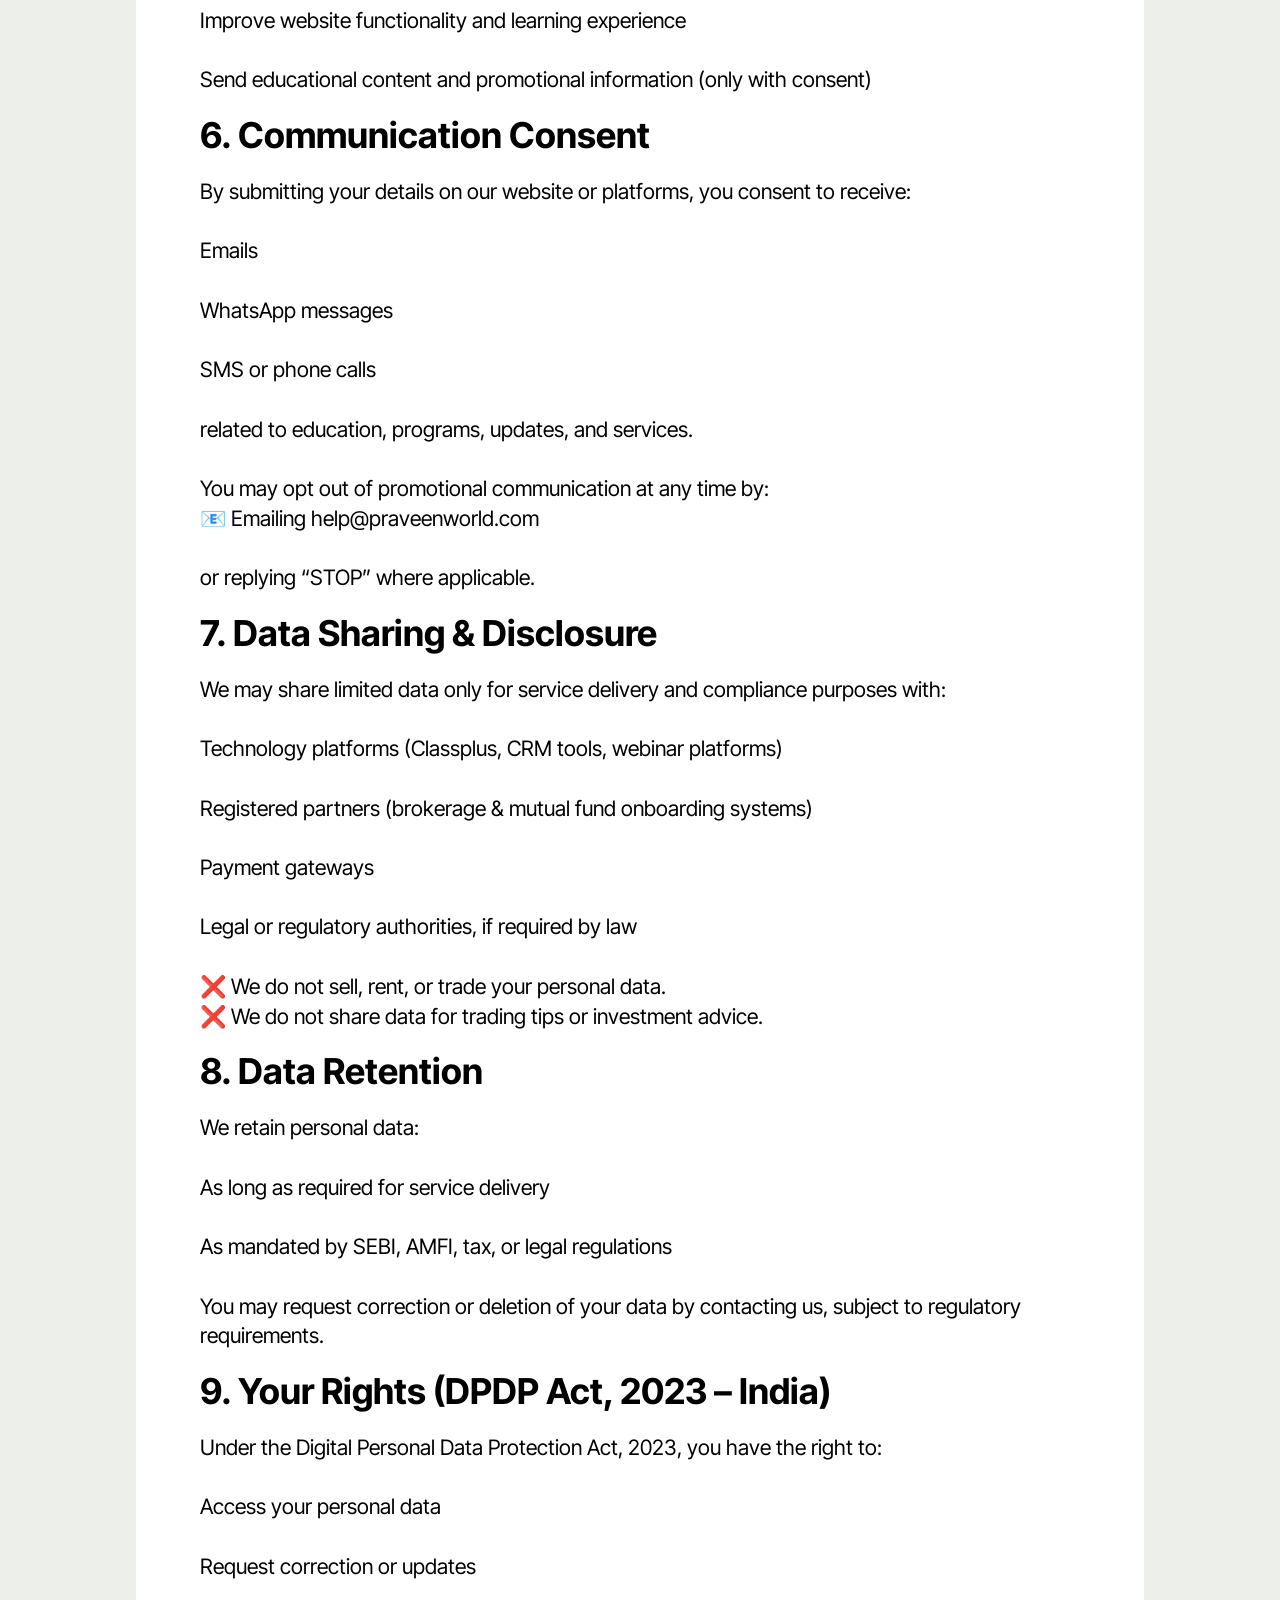
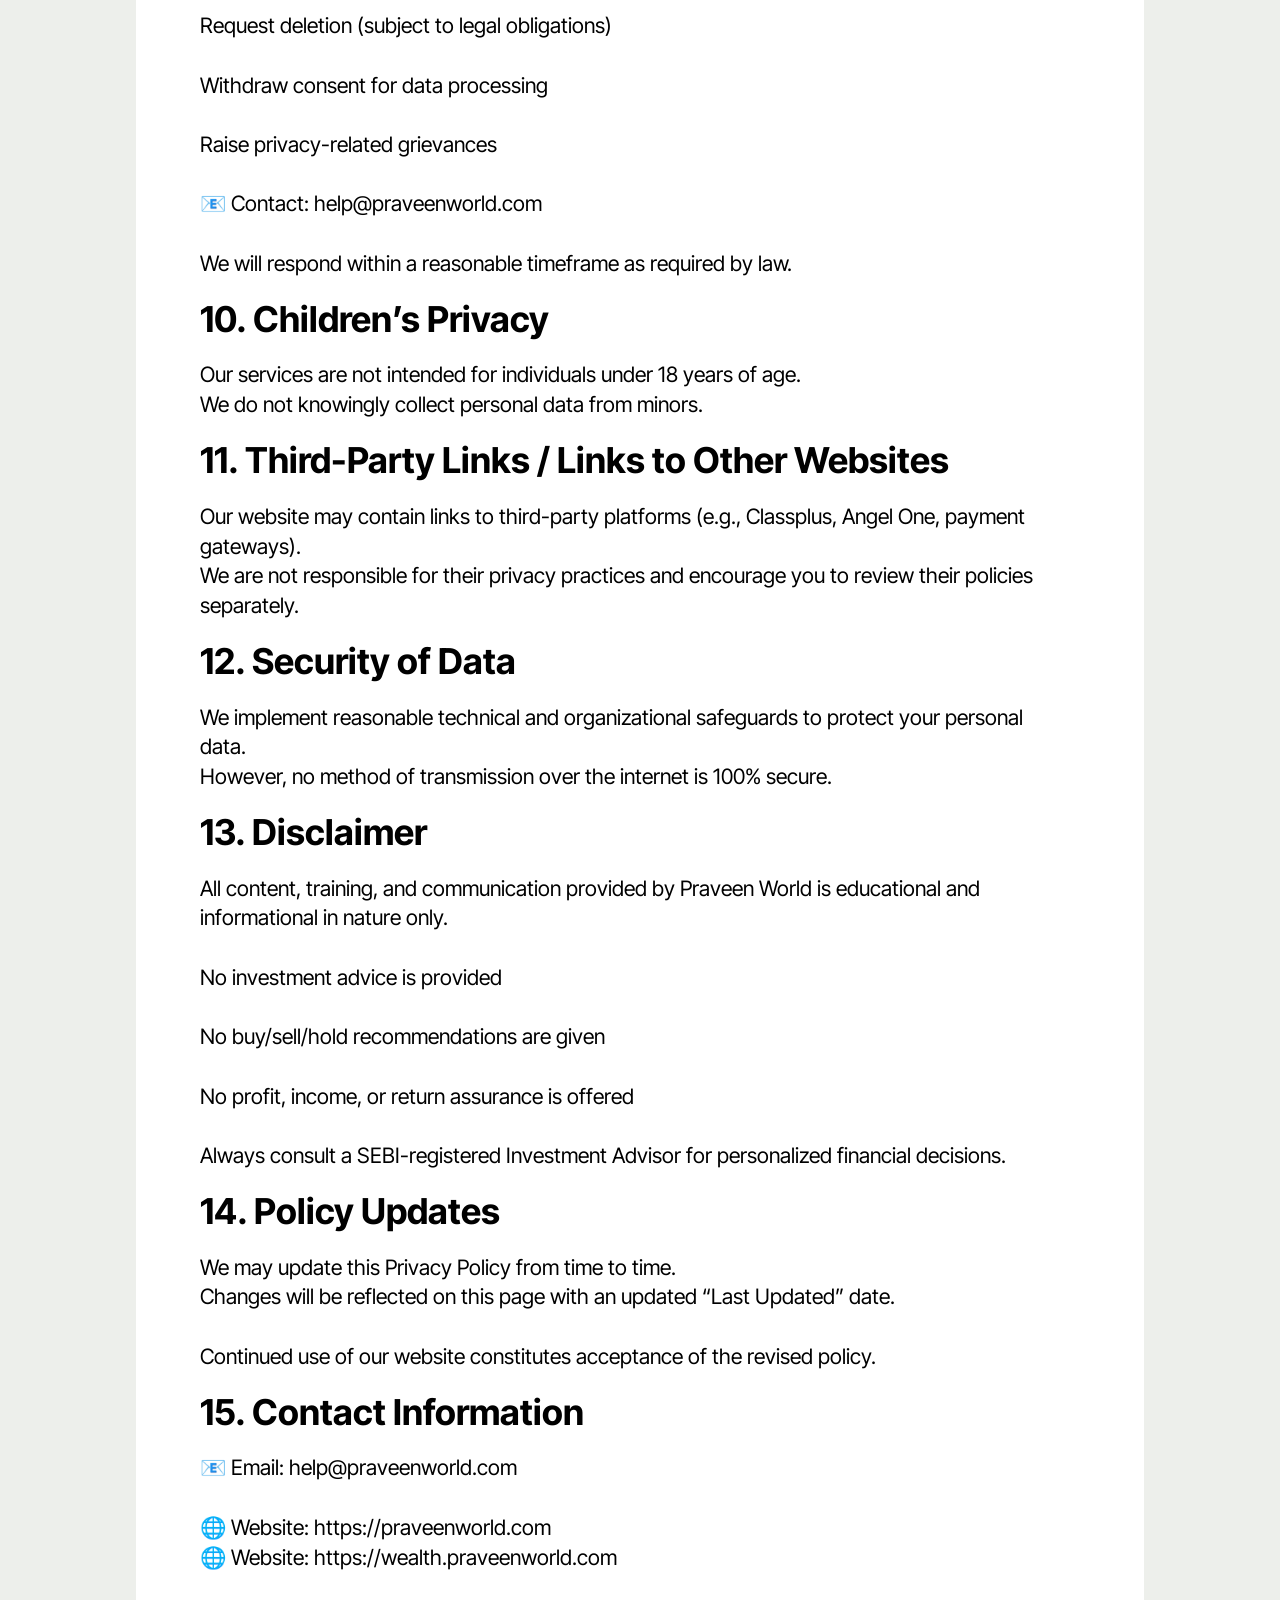
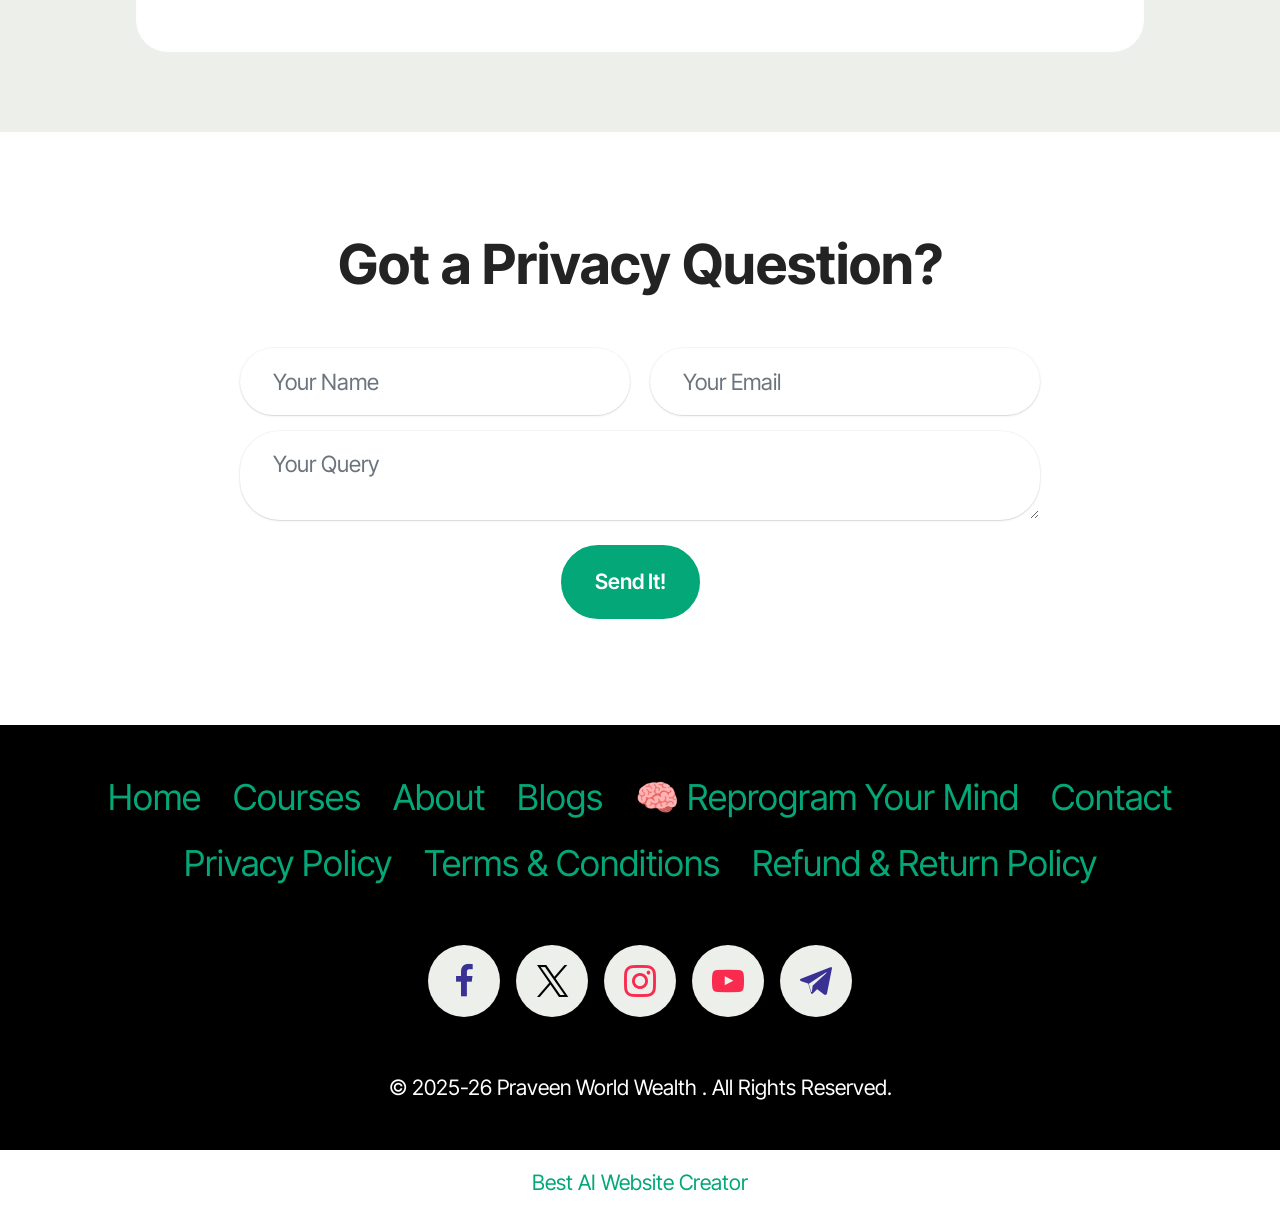
==== commit fb4173e2: "gh-pages" ====
--- a/Privac & Policy.html
+++ b/Privac & Policy.html
@@ -20,7 +20,7 @@
   <link rel="stylesheet" href="assets/theme/css/style.css">
   <link rel="preload" href="https://fonts.googleapis.com/css2?family=Inter+Tight:wght@400;700&display=swap&display=swap" as="style" onload="this.onload=null;this.rel='stylesheet'">
   <noscript><link rel="stylesheet" href="https://fonts.googleapis.com/css2?family=Inter+Tight:wght@400;700&display=swap&display=swap"></noscript>
-  <link rel="preload" as="style" href="assets/mobirise/css/mbr-additional.css?v=RxlyAS"><link rel="stylesheet" href="assets/mobirise/css/mbr-additional.css?v=RxlyAS" type="text/css">
+  <link rel="preload" as="style" href="assets/mobirise/css/mbr-additional.css?v=vnU3lB"><link rel="stylesheet" href="assets/mobirise/css/mbr-additional.css?v=vnU3lB" type="text/css">
 
   
   
@@ -200,7 +200,7 @@
         </div>
         <div class="row justify-content-center">
             <div class="col-lg-8 mx-auto mbr-form" data-form-type="formoid">
-                <form action="https://mobirise.eu/" method="POST" class="mbr-form form-with-styler" data-form-title="Form Name"><input type="hidden" name="email" data-form-email="true" value="uPEtcylsJMKuRpH6Izt3BkkOHKz16WsYFTQQcV8O8VuSIqhyYsiOFXYp5GCI2jJfNK6V08IGEuFUhHXXBYTNx0K8YNG/6PhgQnanYHM0cj4NC6v1MihDlrfwps2IdA9U">
+                <form action="https://mobirise.eu/" method="POST" class="mbr-form form-with-styler" data-form-title="Form Name"><input type="hidden" name="email" data-form-email="true" value="lvWoNfoYMeqDwBbi9S4p96aUIDx6QnVdAT81XSFQVHzkDxZF3dp3HVNDqwVdrGBdTt5g2s3E609XxETOanNAXP6EJLSry5ArB6ctLUwlJW66FcHf+aSUYMp7u+Jaa0K4">
                     <div class="row">
                         <div hidden="hidden" data-form-alert="" class="alert alert-success col-12">Thanks for filling out the form!</div>
                         <div hidden="hidden" data-form-alert-danger="" class="alert alert-danger col-12">
@@ -282,7 +282,7 @@
             </div>
         </div>
     </div>
-</section><section class="display-7" style="padding: 0;align-items: center;justify-content: center;flex-wrap: wrap;    align-content: center;display: flex;position: relative;height: 4rem;"><a href="https://mobiri.se/" style="flex: 1 1;height: 4rem;position: absolute;width: 100%;z-index: 1;"><img alt="" style="height: 4rem;" src="[data-uri]"></a><p style="margin: 0;text-align: center;" class="display-7">&#8204;</p><a style="z-index:1" href="https://mobirise.com/builder/ai-website-generator.html">AI Website Generator</a></section><script src="assets/bootstrap/js/bootstrap.bundle.min.js"></script>  <script src="assets/smoothscroll/smooth-scroll.js"></script>  <script src="assets/ytplayer/index.js"></script>  <script src="assets/dropdown/js/navbar-dropdown.js"></script>  <script src="assets/theme/js/script.js"></script>  <script src="assets/formoid/formoid.min.js"></script>  
+</section><section class="display-7" style="padding: 0;align-items: center;justify-content: center;flex-wrap: wrap;    align-content: center;display: flex;position: relative;height: 4rem;"><a href="https://mobiri.se/" style="flex: 1 1;height: 4rem;position: absolute;width: 100%;z-index: 1;"><img alt="" style="height: 4rem;" src="[data-uri]"></a><p style="margin: 0;text-align: center;" class="display-7">&#8204;</p><a style="z-index:1" href="https://mobirise.com/builder/ai-website-creator.html">Best AI Website Creator</a></section><script src="assets/bootstrap/js/bootstrap.bundle.min.js"></script>  <script src="assets/smoothscroll/smooth-scroll.js"></script>  <script src="assets/ytplayer/index.js"></script>  <script src="assets/dropdown/js/navbar-dropdown.js"></script>  <script src="assets/theme/js/script.js"></script>  <script src="assets/formoid/formoid.min.js"></script>  
   
   
 </body>
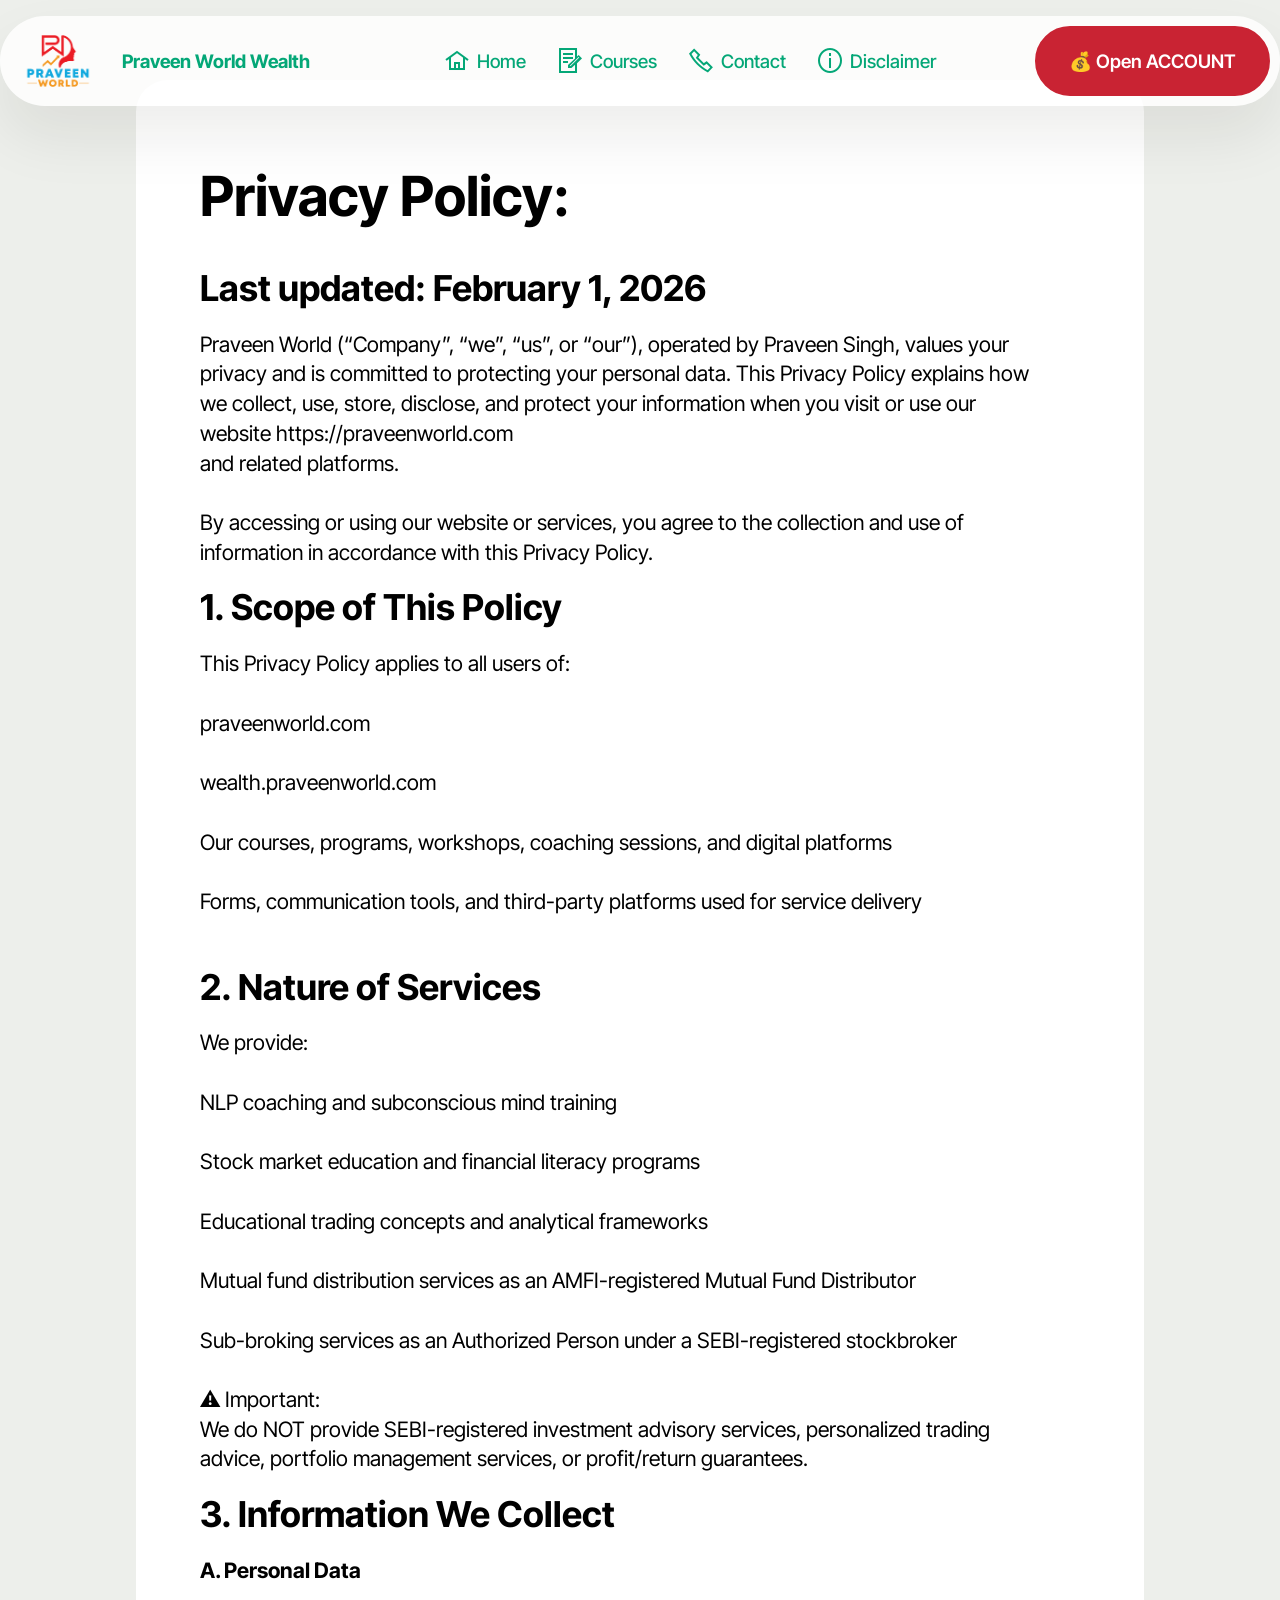
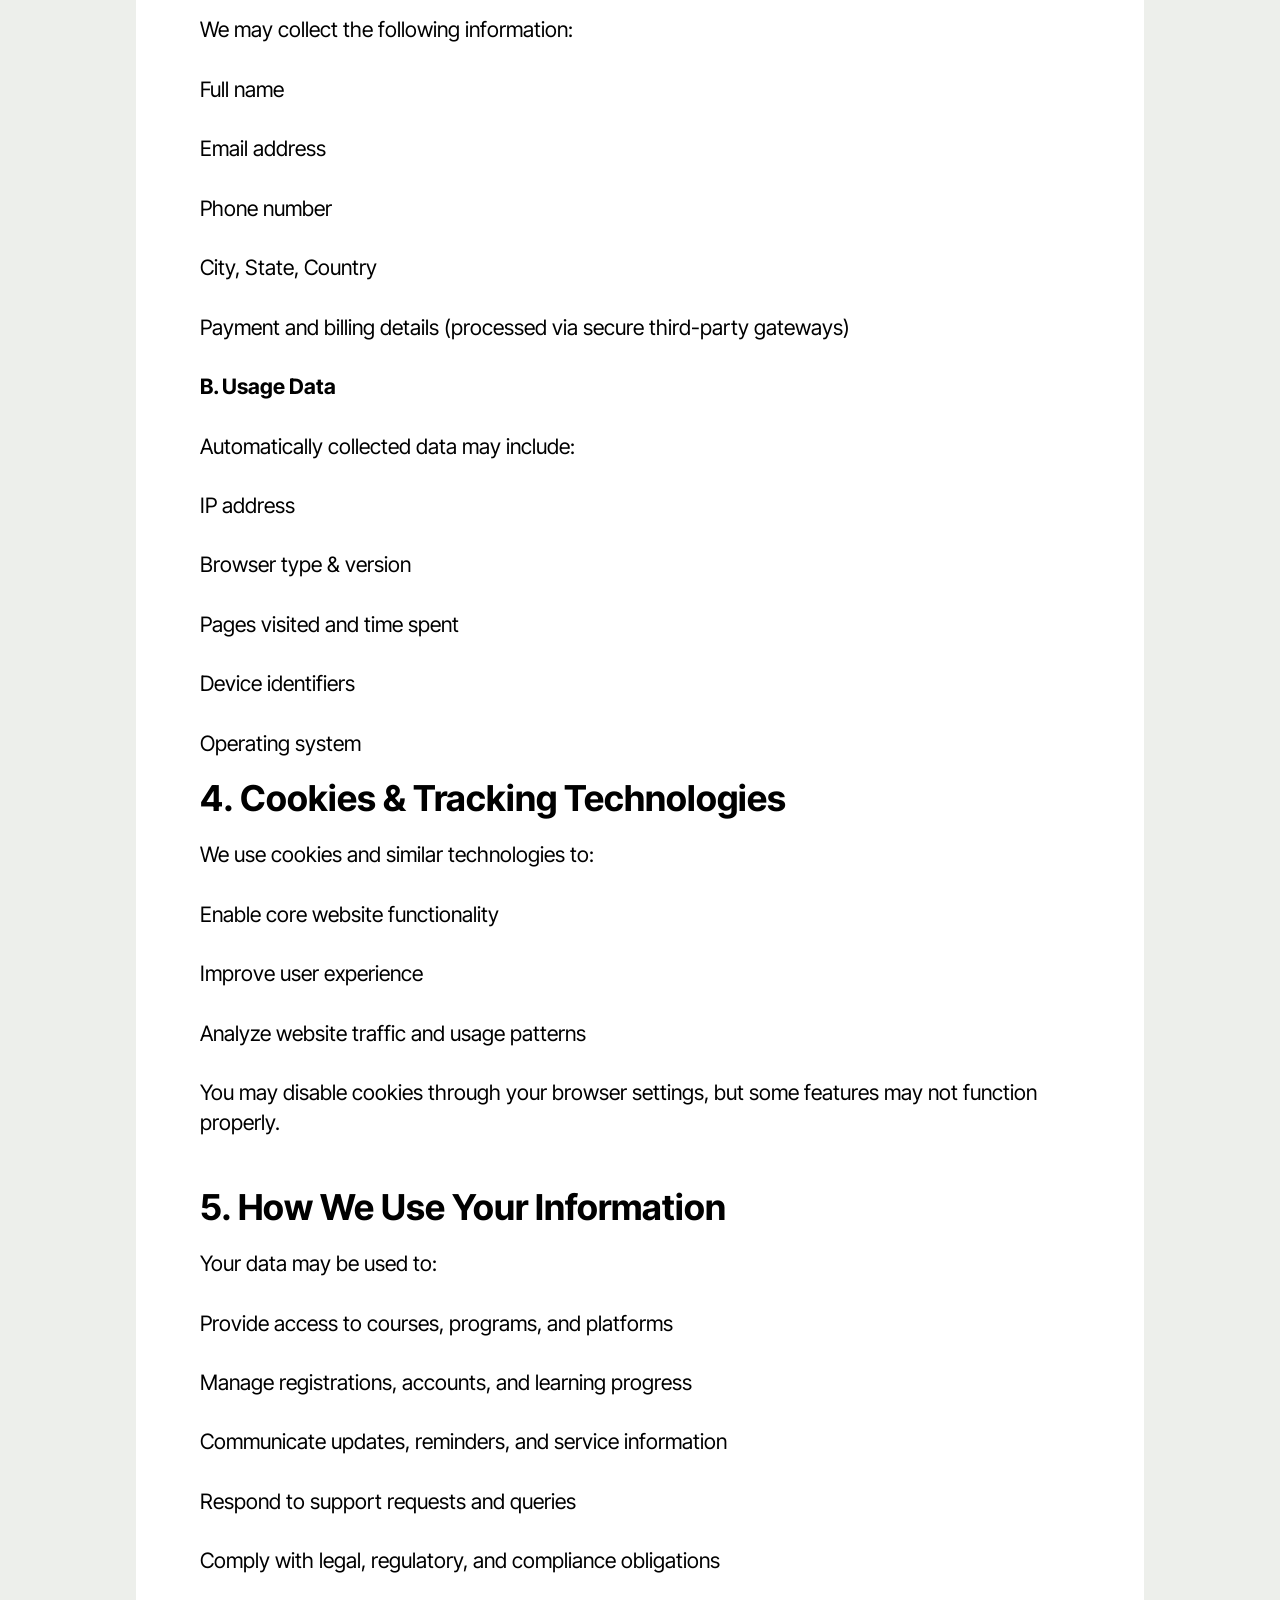
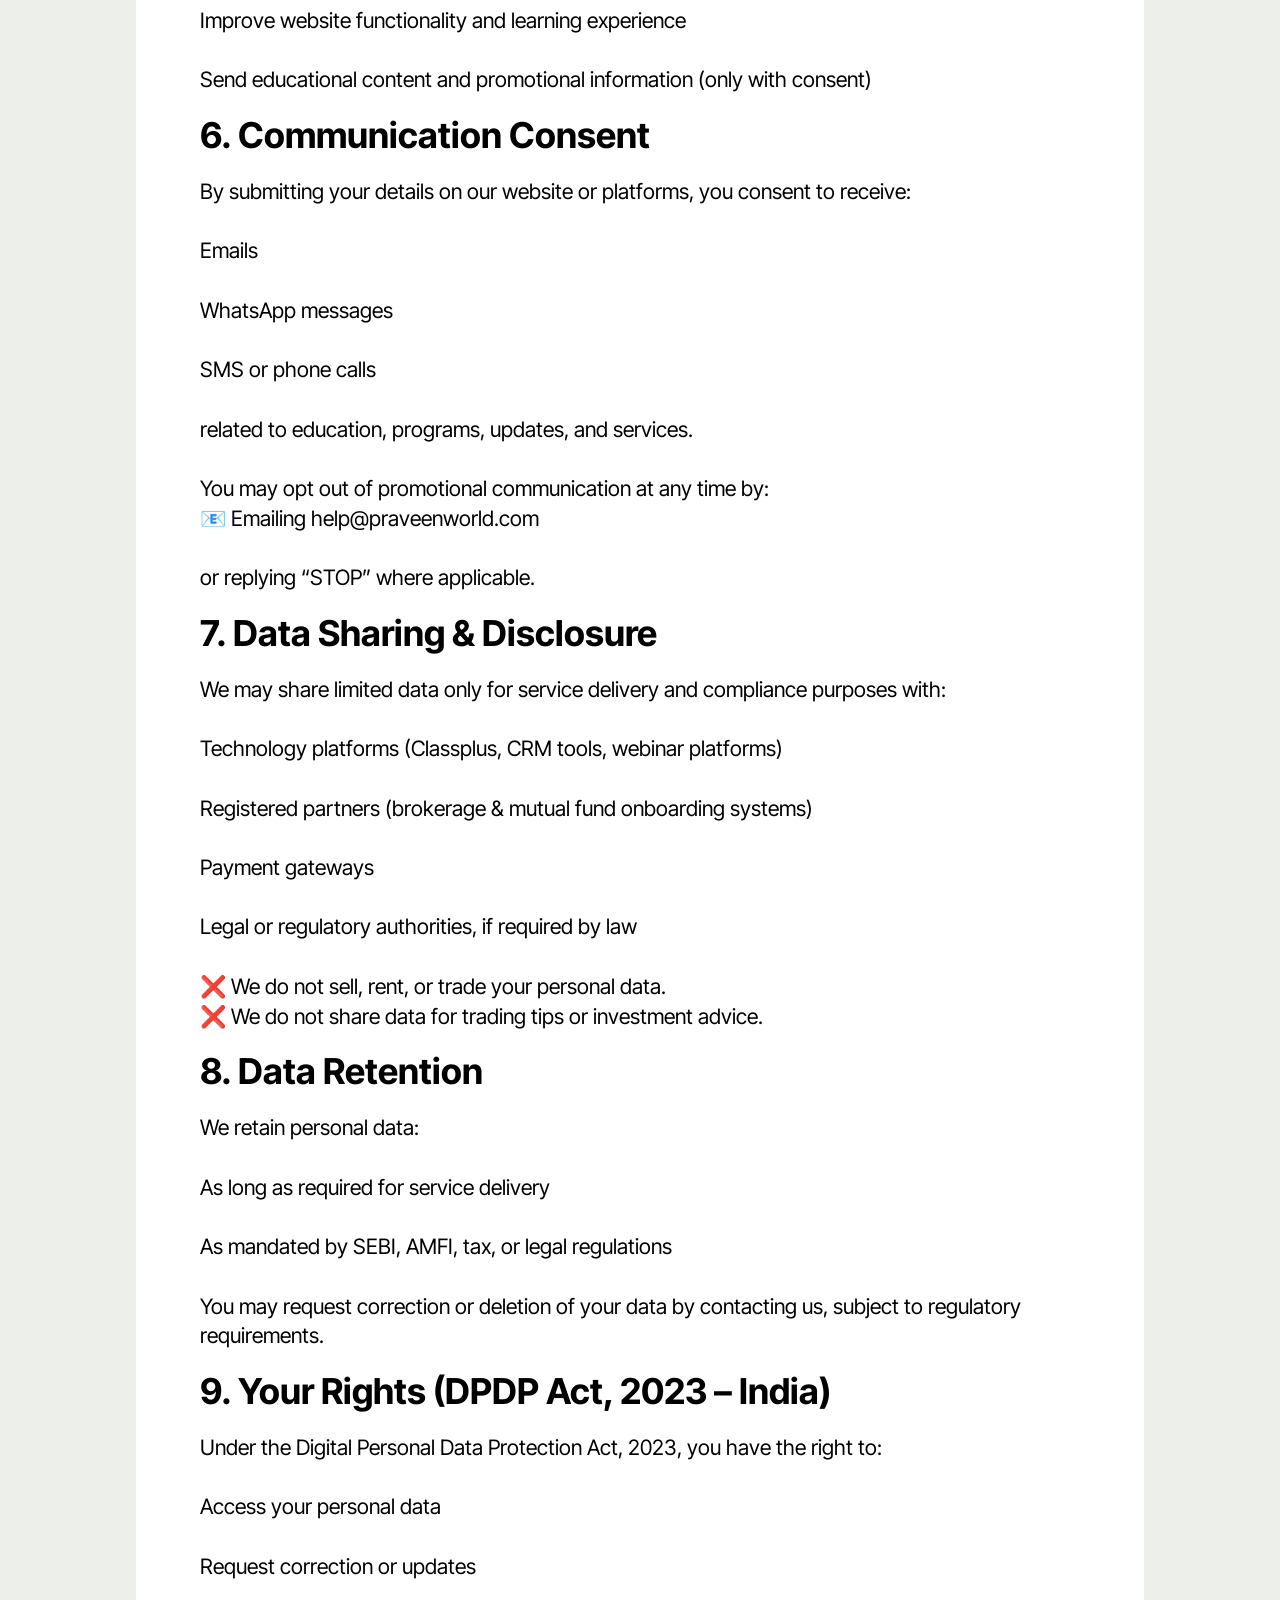
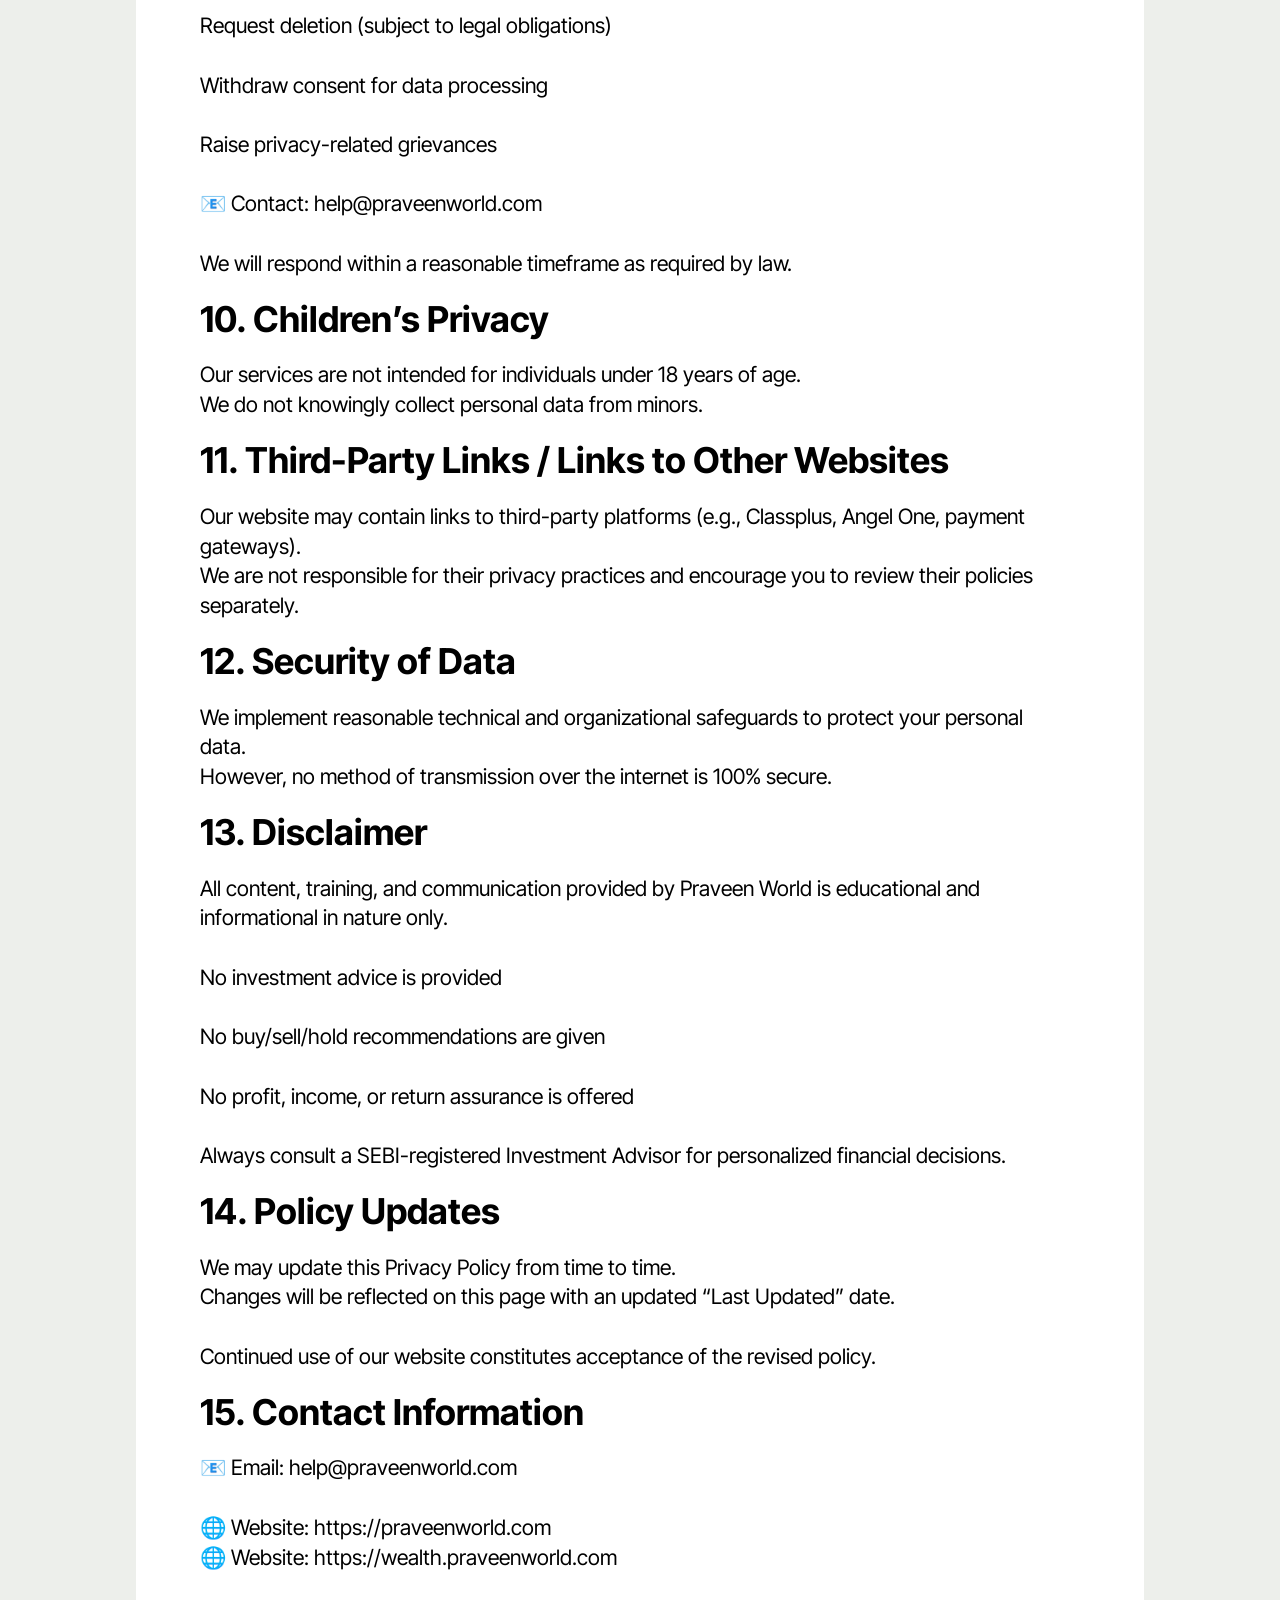
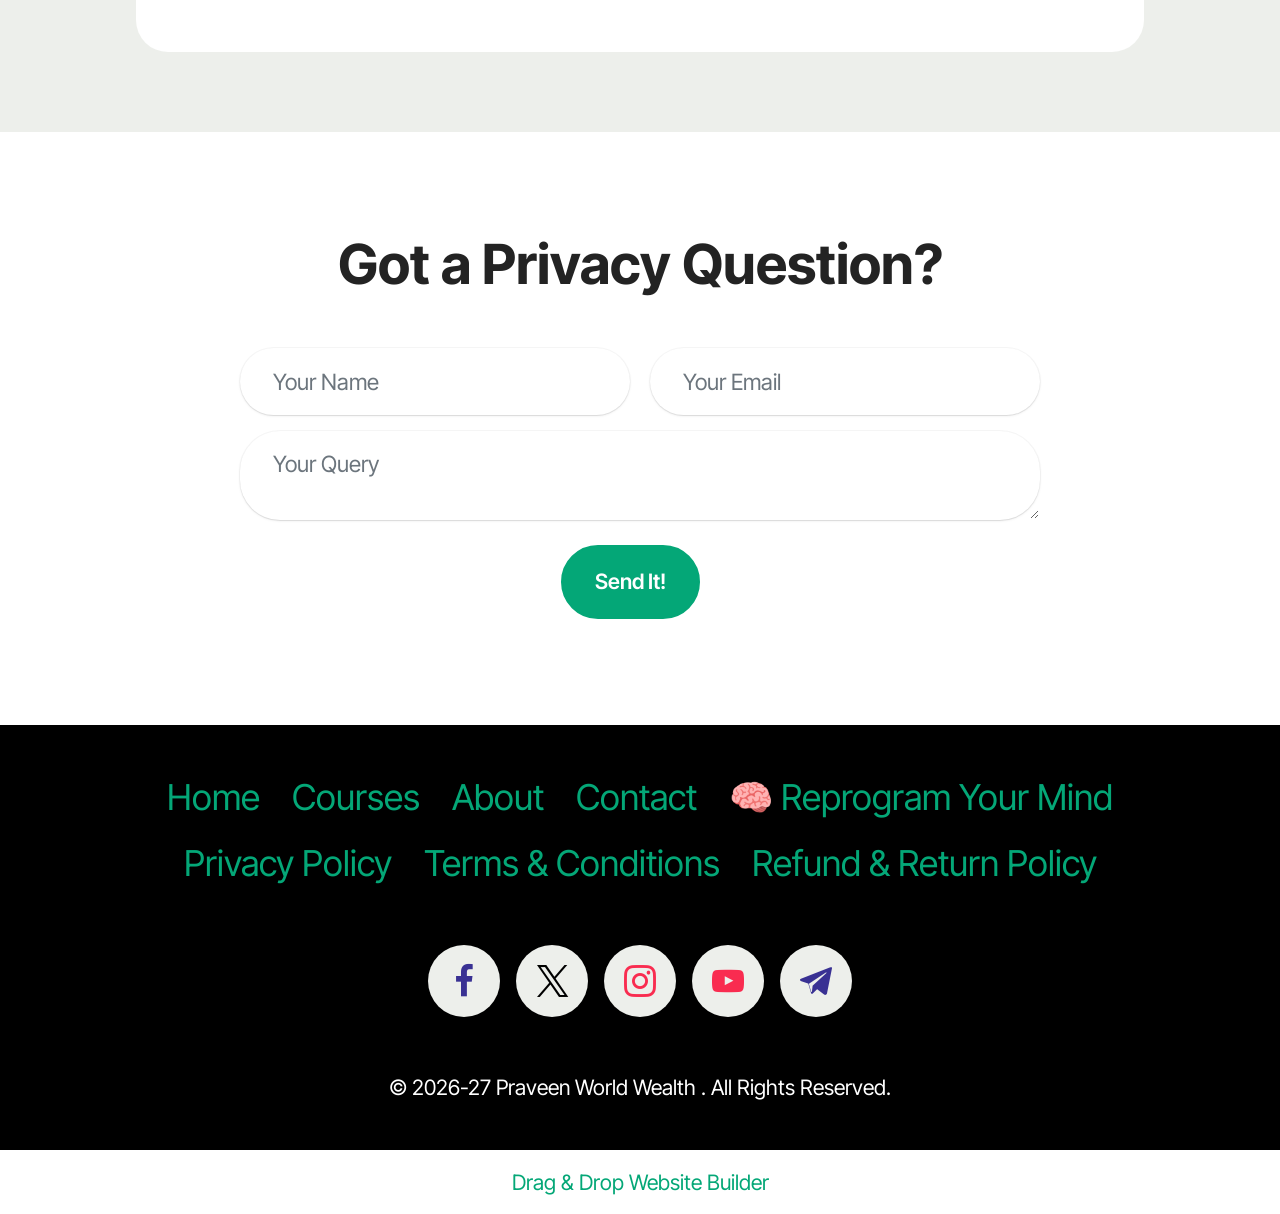
==== commit 80db2042: "gh-pages" ====
--- a/Privac & Policy.html
+++ b/Privac & Policy.html
@@ -20,7 +20,7 @@
   <link rel="stylesheet" href="assets/theme/css/style.css">
   <link rel="preload" href="https://fonts.googleapis.com/css2?family=Inter+Tight:wght@400;700&display=swap&display=swap" as="style" onload="this.onload=null;this.rel='stylesheet'">
   <noscript><link rel="stylesheet" href="https://fonts.googleapis.com/css2?family=Inter+Tight:wght@400;700&display=swap&display=swap"></noscript>
-  <link rel="preload" as="style" href="assets/mobirise/css/mbr-additional.css?v=vnU3lB"><link rel="stylesheet" href="assets/mobirise/css/mbr-additional.css?v=vnU3lB" type="text/css">
+  <link rel="preload" as="style" href="assets/mobirise/css/mbr-additional.css?v=twVtE2"><link rel="stylesheet" href="assets/mobirise/css/mbr-additional.css?v=twVtE2" type="text/css">
 
   
   
@@ -66,7 +66,7 @@
 			<div class="collapse navbar-collapse" id="navbarSupportedContent">
 				<ul class="navbar-nav nav-dropdown" data-app-modern-menu="true"><li class="nav-item">
 						<a class="nav-link link text-primary display-4" href="https://wealth.praveenworld.com"><span class="mobi-mbri mobi-mbri-home mbr-iconfont mbr-iconfont-btn"></span>Home</a>
-					</li><li class="nav-item"><a class="nav-link link text-primary display-4" href="index.html#product-list-2-tZIviG8sz6"><span class="mobi-mbri mobi-mbri-contact-form mbr-iconfont mbr-iconfont-btn"></span>Courses</a></li>
+					</li><li class="nav-item"><a class="nav-link link text-primary display-4" href="index.html#pricing02-1k"><span class="mobi-mbri mobi-mbri-contact-form mbr-iconfont mbr-iconfont-btn"></span>Courses</a></li>
 					
 					<li class="nav-item">
 						<a class="nav-link link text-primary display-4" href="index.html#contacts02-0"><span class="mobi-mbri mobi-mbri-phone mbr-iconfont mbr-iconfont-btn"></span>Contact</a>
@@ -200,7 +200,7 @@
         </div>
         <div class="row justify-content-center">
             <div class="col-lg-8 mx-auto mbr-form" data-form-type="formoid">
-                <form action="https://mobirise.eu/" method="POST" class="mbr-form form-with-styler" data-form-title="Form Name"><input type="hidden" name="email" data-form-email="true" value="lvWoNfoYMeqDwBbi9S4p96aUIDx6QnVdAT81XSFQVHzkDxZF3dp3HVNDqwVdrGBdTt5g2s3E609XxETOanNAXP6EJLSry5ArB6ctLUwlJW66FcHf+aSUYMp7u+Jaa0K4">
+                <form action="https://mobirise.eu/" method="POST" class="mbr-form form-with-styler" data-form-title="Form Name"><input type="hidden" name="email" data-form-email="true" value="LbCHeleFdMEgkXuqRfHisYLWoPmap1wll4MyU7SUU/mAf8sj5YFDEZYl+NK5Snv61k45aIc/gqViqBi1m3a8tC47PXvokBqVzIaY8xlJN9LTYnS14L4rtbRytu7Gg65S">
                     <div class="row">
                         <div hidden="hidden" data-form-alert="" class="alert alert-success col-12">Thanks for filling out the form!</div>
                         <div hidden="hidden" data-form-alert-danger="" class="alert alert-danger col-12">
@@ -243,9 +243,7 @@
                   
                 <li class="header-menu-item mbr-fonts-style display-5">
                     <a href="index.html" class="text-primary">Home</a>
-                  </li><li class="header-menu-item mbr-fonts-style display-5"><a href="index.html#product-list-2-tZIviG8sz6" class="text-primary">Courses</a></li><li class="header-menu-item mbr-fonts-style display-5"><a href="https://praveenworld.com/about.html" class="text-primary" target="_blank">About</a></li><li class="header-menu-item mbr-fonts-style display-5"><a href="https://blogmoney.praveenworld.com/" class="text-primary" target="_blank">Blogs</a></li><li class="header-menu-item mbr-fonts-style display-5"><a href="https://praveenworld.com/" class="text-primary" target="_blank">🧠 Reprogram Your Mind</a></li><li class="header-menu-item mbr-fonts-style display-5">
-                    <a href="index.html#contacts02-0" class="text-primary">Contact</a>
-                  </li><li class="header-menu-item mbr-fonts-style display-5"><a href="Privac & Policy.html" class="text-primary" target="_blank">Privacy Policy</a></li><li class="header-menu-item mbr-fonts-style display-5"><a href="Terms & Conditions.html" class="text-primary" target="_blank">Terms &amp; Conditions</a></li><li class="header-menu-item mbr-fonts-style display-5"><a href="Refund & Return Policy.html" class="text-primary" target="_blank">Refund &amp; Return Policy</a></li></ul>
+                  </li><li class="header-menu-item mbr-fonts-style display-5"><a href="index.html#product-list-2-tZIviG8sz6" class="text-primary">Courses</a></li><li class="header-menu-item mbr-fonts-style display-5"><a href="https://praveenworld.com/about.html" class="text-primary" target="_blank">About</a></li><li class="header-menu-item mbr-fonts-style display-5"><a href="index.html#contact-form-2-tZIviGd6fE" class="text-primary" target="_blank">Contact</a></li><li class="header-menu-item mbr-fonts-style display-5"><a href="https://praveenworld.com/" class="text-primary" target="_blank">🧠 Reprogram Your Mind</a></li><li class="header-menu-item mbr-fonts-style display-5"><a href="Privac & Policy.html" class="text-primary" target="_blank">Privacy Policy</a></li><li class="header-menu-item mbr-fonts-style display-5"><a href="Terms & Conditions.html" class="text-primary" target="_blank">Terms &amp; Conditions</a></li><li class="header-menu-item mbr-fonts-style display-5"><a href="Refund & Return Policy.html" class="text-primary" target="_blank">Refund &amp; Return Policy</a></li></ul>
               </div>
 
             <div class="col-12 mt-4">
@@ -278,11 +276,11 @@
                 </div>
             </div>
             <div class="col-12 mt-5">
-                <p class="mbr-fonts-style copyright display-7">© 2025-26 Praveen World Wealth . All Rights Reserved.</p>
+                <p class="mbr-fonts-style copyright display-7">© 2026-27 Praveen World Wealth . All Rights Reserved.</p>
             </div>
         </div>
     </div>
-</section><section class="display-7" style="padding: 0;align-items: center;justify-content: center;flex-wrap: wrap;    align-content: center;display: flex;position: relative;height: 4rem;"><a href="https://mobiri.se/" style="flex: 1 1;height: 4rem;position: absolute;width: 100%;z-index: 1;"><img alt="" style="height: 4rem;" src="[data-uri]"></a><p style="margin: 0;text-align: center;" class="display-7">&#8204;</p><a style="z-index:1" href="https://mobirise.com/builder/ai-website-creator.html">Best AI Website Creator</a></section><script src="assets/bootstrap/js/bootstrap.bundle.min.js"></script>  <script src="assets/smoothscroll/smooth-scroll.js"></script>  <script src="assets/ytplayer/index.js"></script>  <script src="assets/dropdown/js/navbar-dropdown.js"></script>  <script src="assets/theme/js/script.js"></script>  <script src="assets/formoid/formoid.min.js"></script>  
+</section><section class="display-7" style="padding: 0;align-items: center;justify-content: center;flex-wrap: wrap;    align-content: center;display: flex;position: relative;height: 4rem;"><a href="https://mobiri.se/" style="flex: 1 1;height: 4rem;position: absolute;width: 100%;z-index: 1;"><img alt="" style="height: 4rem;" src="[data-uri]"></a><p style="margin: 0;text-align: center;" class="display-7">&#8204;</p><a style="z-index:1" href="https://mobirise.com/drag-drop-website-builder.html">Drag & Drop Website Builder</a></section><script src="assets/bootstrap/js/bootstrap.bundle.min.js"></script>  <script src="assets/smoothscroll/smooth-scroll.js"></script>  <script src="assets/ytplayer/index.js"></script>  <script src="assets/dropdown/js/navbar-dropdown.js"></script>  <script src="assets/theme/js/script.js"></script>  <script src="assets/formoid/formoid.min.js"></script>  
   
   
 </body>
